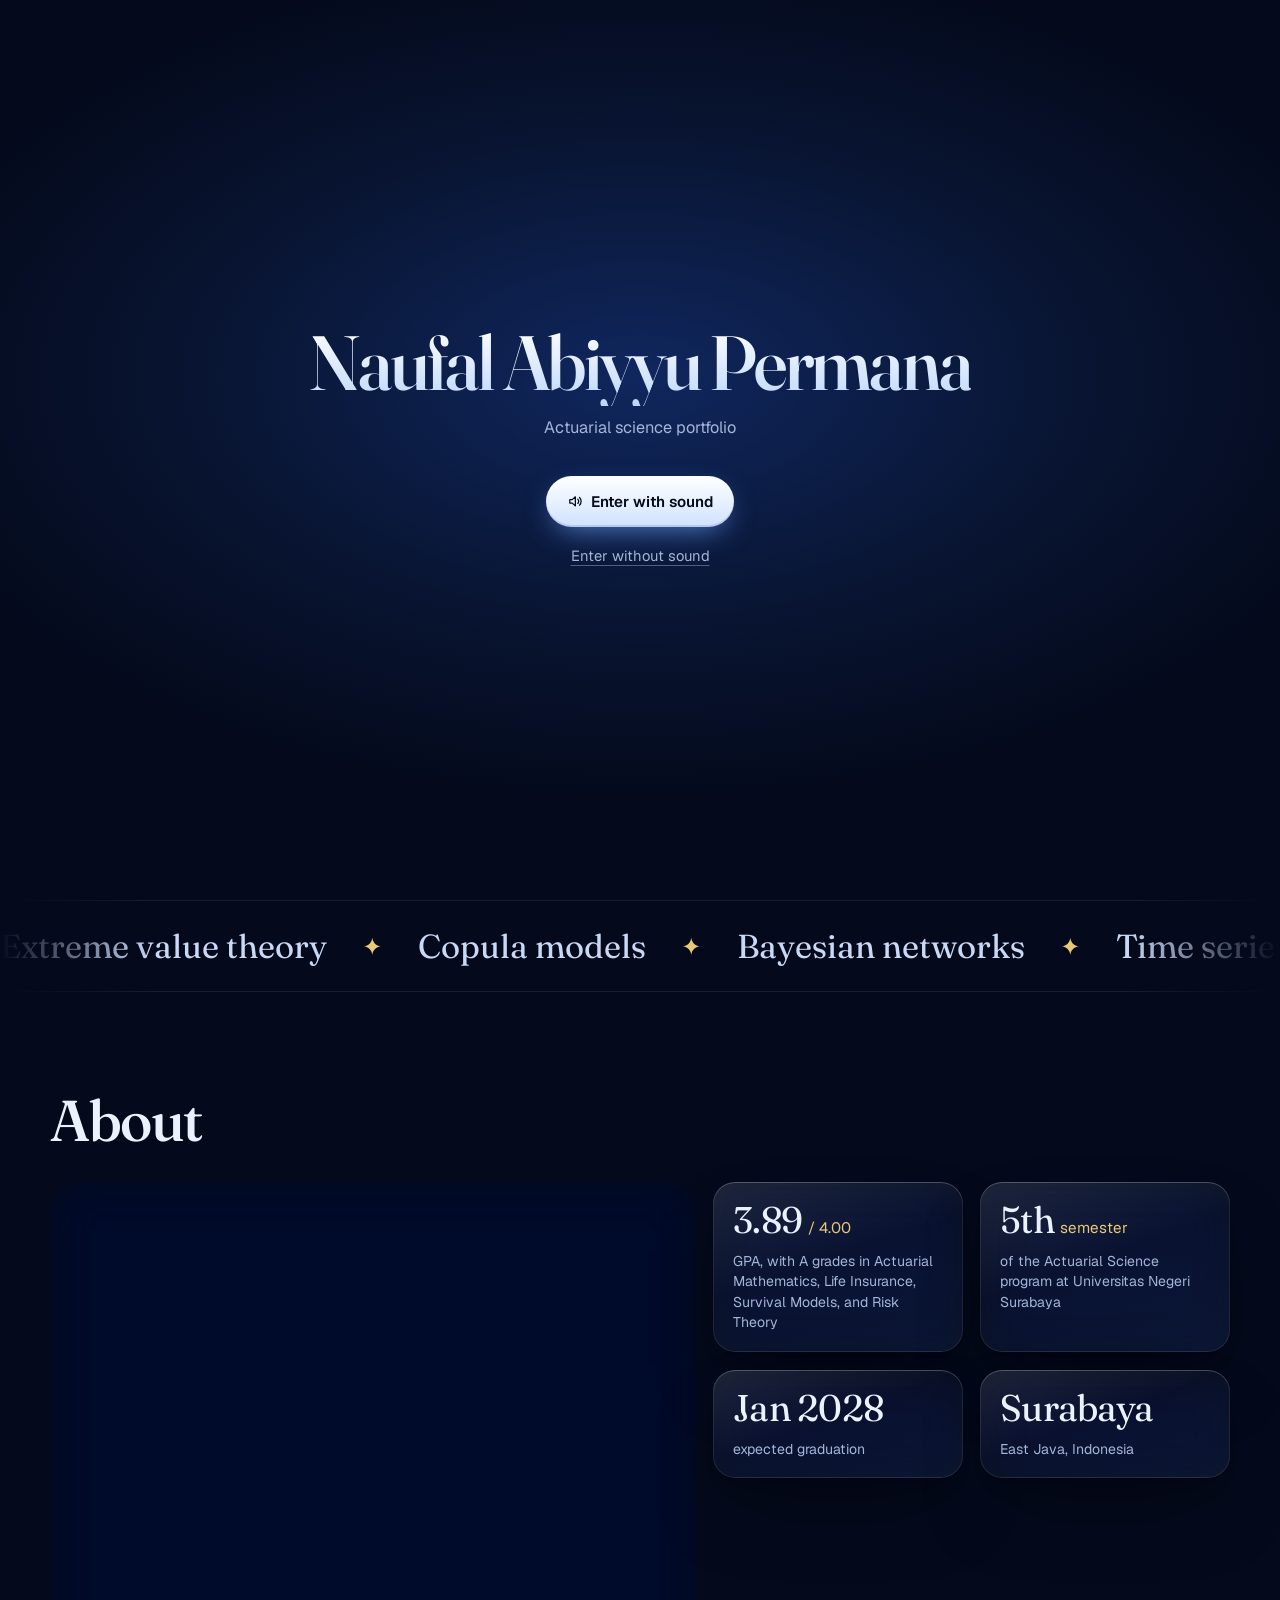
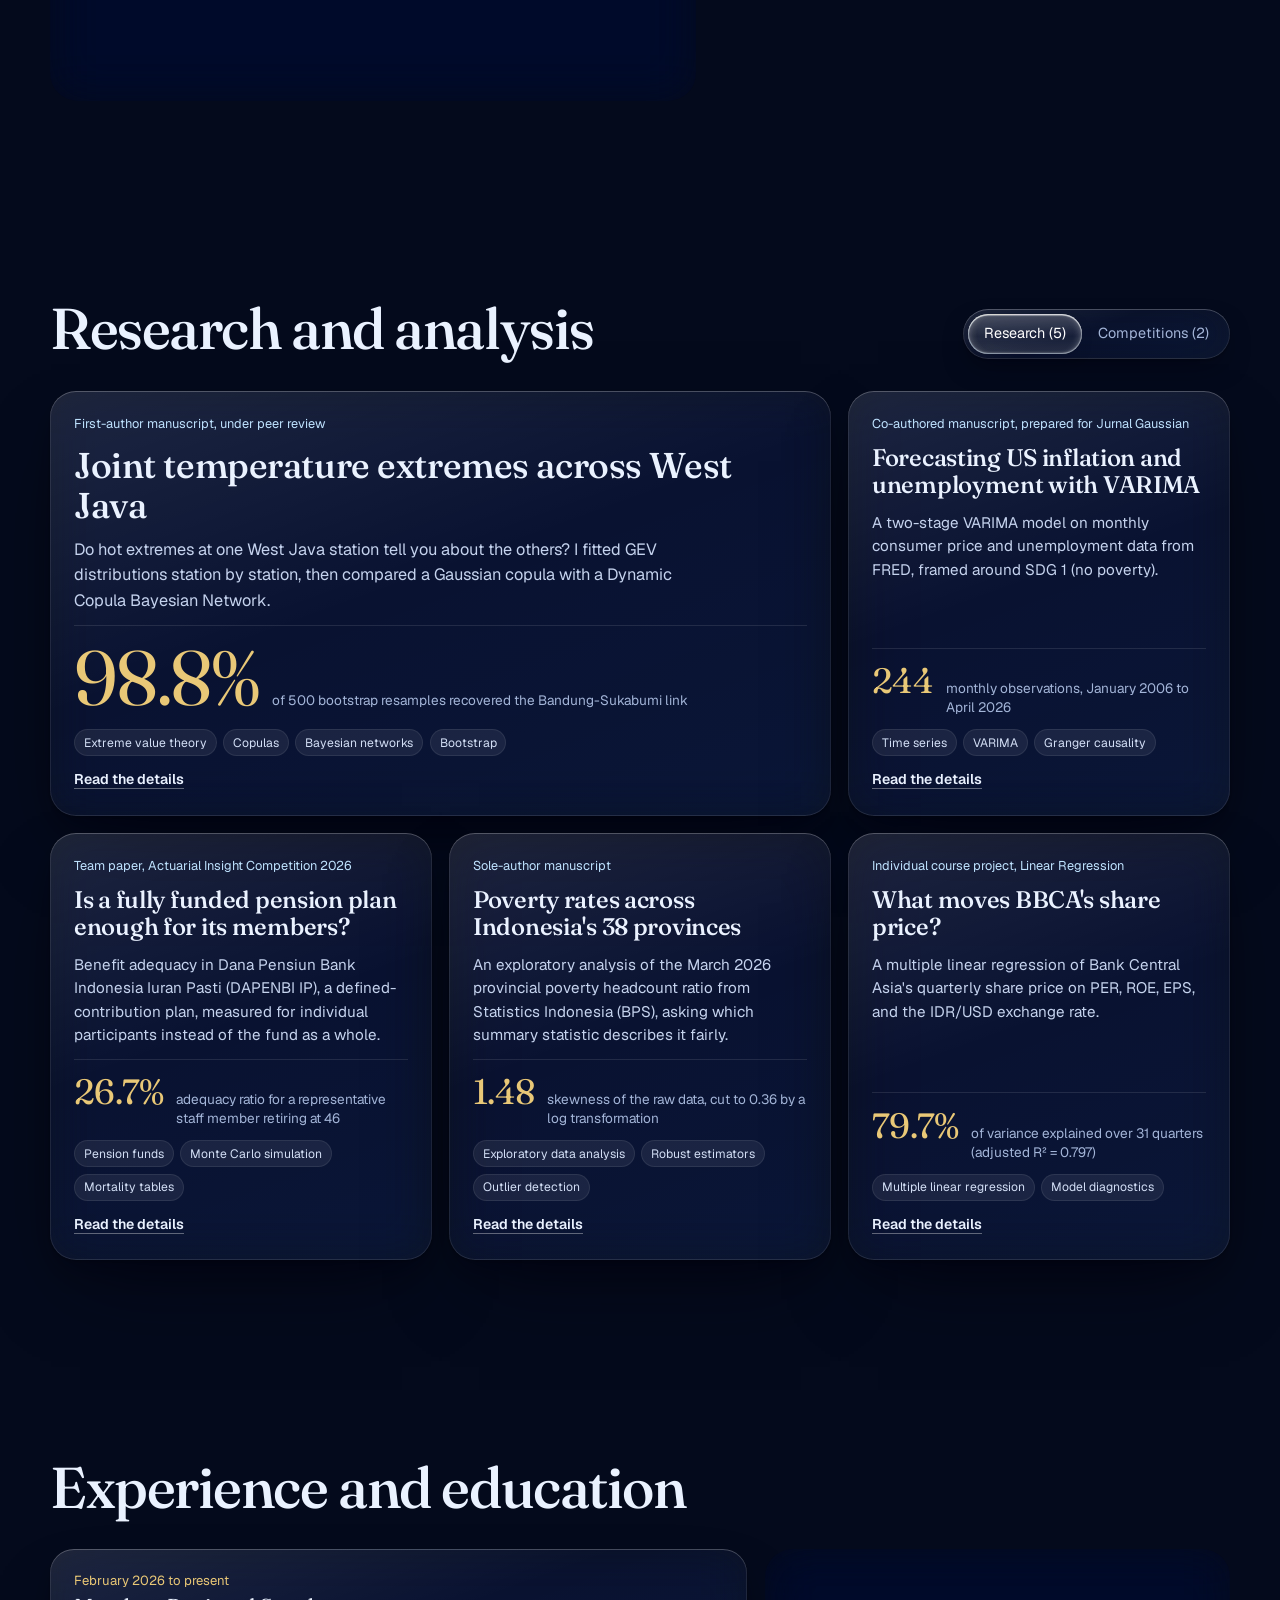
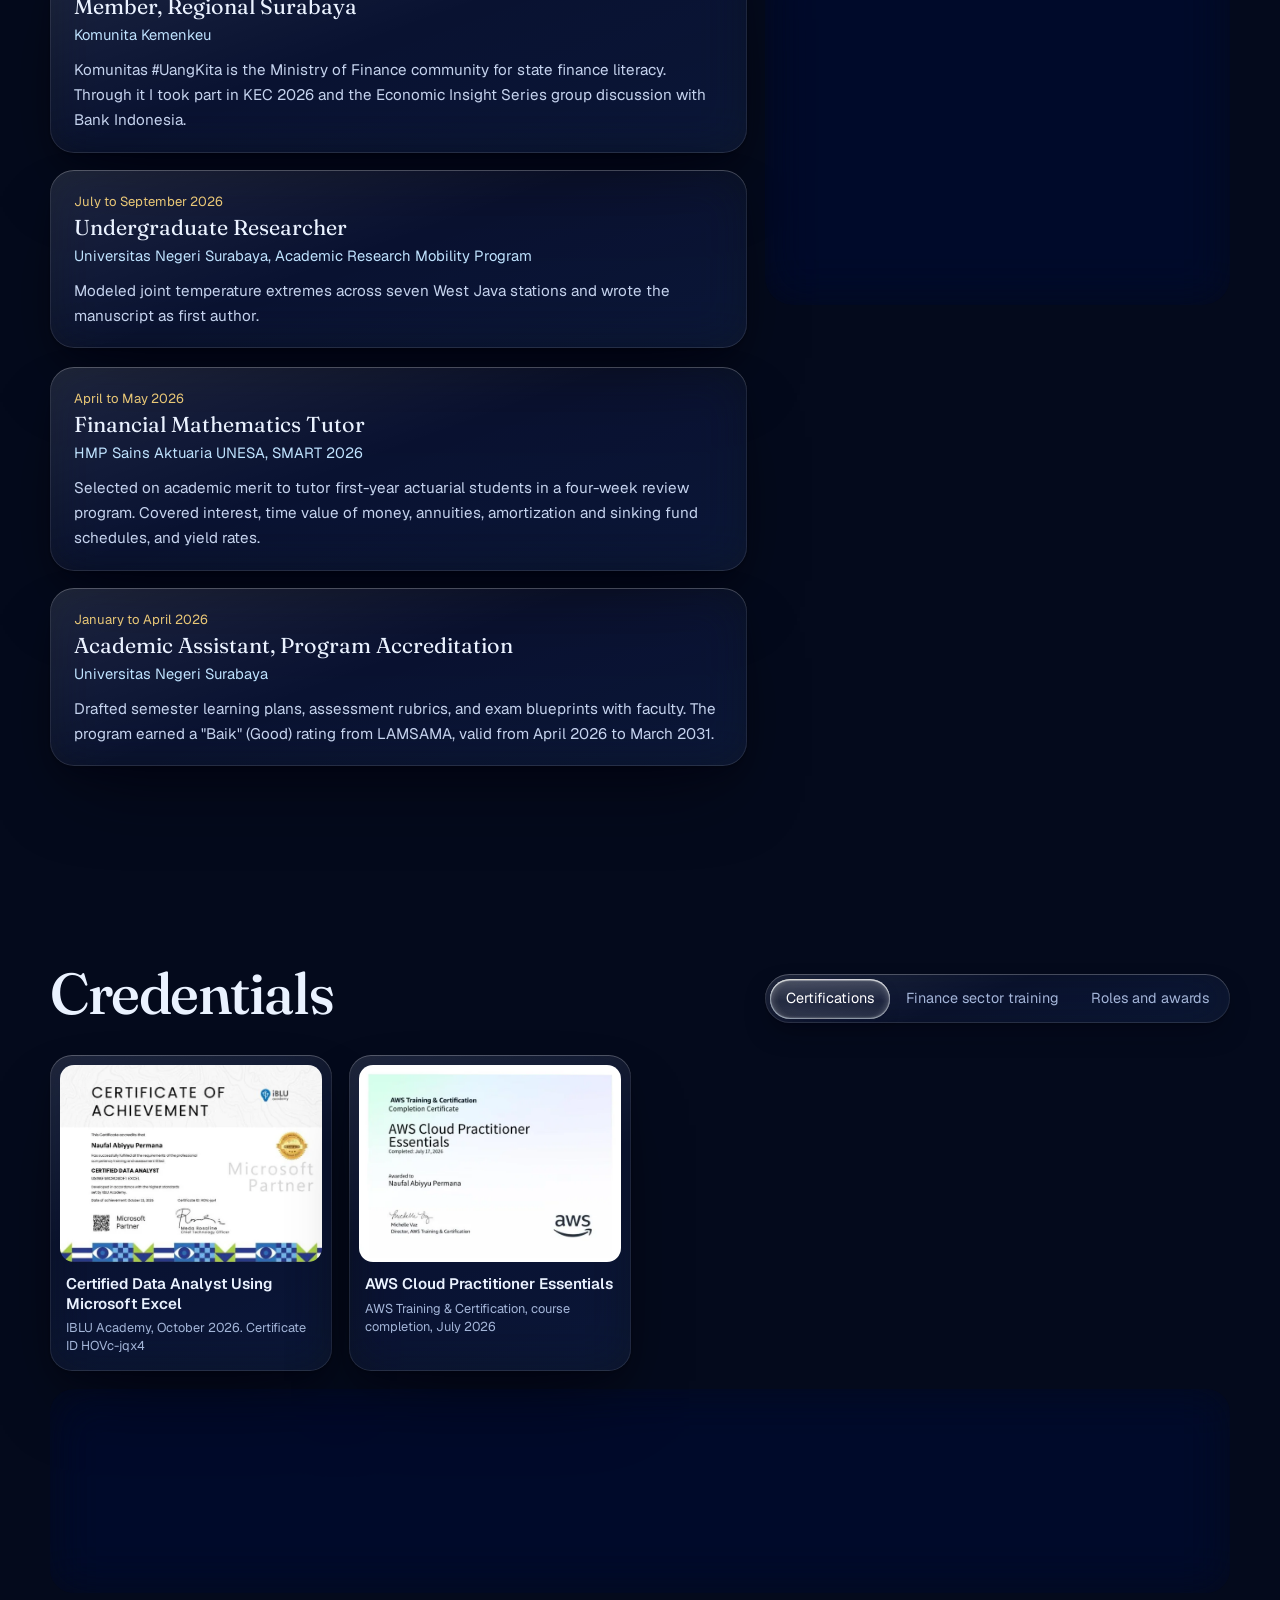
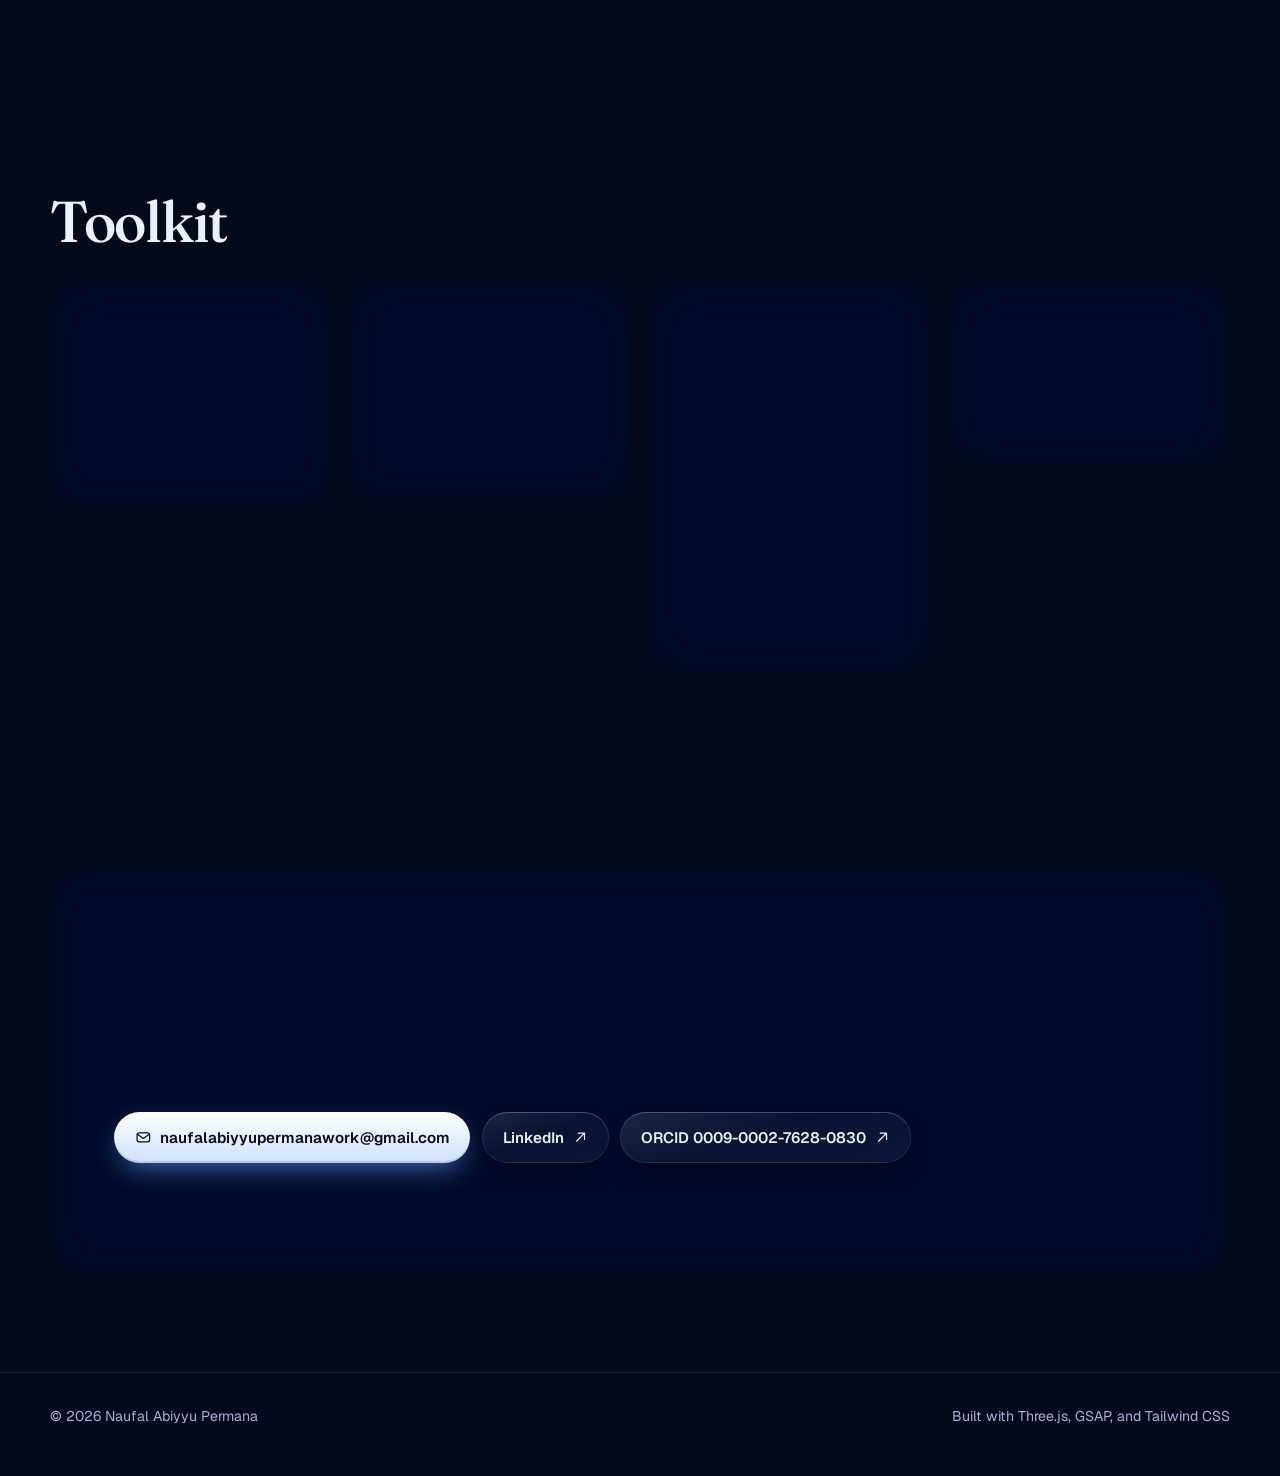
==== index.html @ 0365c690 "Crisp liquid lens, phone tab fixes, Enter screen with original intro sound" ====
<!doctype html>
<html lang="en">
<head>
<meta charset="utf-8">
<meta name="viewport" content="width=device-width, initial-scale=1, viewport-fit=cover">
<title>Naufal Abiyyu Permana | Actuarial Science Portfolio</title>
<meta name="description" content="Portfolio of Naufal Abiyyu Permana, an Actuarial Science undergraduate at Universitas Negeri Surabaya working on extreme value theory, copula models, and time series.">
<meta name="author" content="Naufal Abiyyu Permana">
<meta name="theme-color" content="#040A1C">
<link rel="canonical" href="https://nap-290806.github.io/">
<meta property="og:type" content="profile">
<meta property="og:title" content="Naufal Abiyyu Permana | Actuarial Science Portfolio">
<meta property="og:description" content="Portfolio of Naufal Abiyyu Permana, an Actuarial Science undergraduate at Universitas Negeri Surabaya working on extreme value theory, copula models, and time series.">
<meta property="og:url" content="https://nap-290806.github.io/">
<meta property="og:image" content="https://nap-290806.github.io/og.jpg">
<meta name="twitter:card" content="summary_large_image">
<link rel="icon" href="favicon.svg" type="image/svg+xml">
<link rel="preload" href="fraunces.woff2" as="font" type="font/woff2" crossorigin>
<link rel="preload" href="geist.woff2" as="font" type="font/woff2" crossorigin>
<link rel="stylesheet" href="styles.css?v=4">
<script>document.documentElement.classList.add('gated');setTimeout(function(){if(window.__napBooted)return;var l=document.getElementById('loader');if(l)l.parentNode.removeChild(l);var r=document.documentElement;r.classList.remove('gated');r.classList.add('no-webgl');},15000);</script>
<script type="application/ld+json">{"@context":"https://schema.org","@type":"Person","name":"Naufal Abiyyu Permana","url":"https://nap-290806.github.io/","jobTitle":"Actuarial Science undergraduate","affiliation":{"@type":"CollegeOrUniversity","name":"Universitas Negeri Surabaya"},"address":{"@type":"PostalAddress","addressLocality":"Surabaya","addressRegion":"East Java","addressCountry":"ID"},"sameAs":["https://www.linkedin.com/in/naufal-abiyyu-permana/","https://orcid.org/0009-0002-7628-0830"],"knowsAbout":["Actuarial science","Extreme value theory","Copula models","Time series analysis","Risk analysis"]}</script>
</head>
<body>
<a class="skip" href="#about">Skip to content</a>
<canvas id="scene" aria-hidden="true"></canvas>

<div id="loader" role="dialog" aria-modal="true" aria-labelledby="gate-title" aria-describedby="gate-sub">
  <div class="gate" id="gate">
    <p class="gate-name" id="gate-title">Naufal Abiyyu Permana</p>
    <p class="gate-sub" id="gate-sub">Actuarial science portfolio</p>
    <div class="gate-actions">
      <button class="btn btn-solid gate-go" type="button" id="enter-sound"><svg class="ic" viewBox="0 0 24 24" aria-hidden="true"><path d="M4 9.500v5h3.500L12 18.500v-13L7.500 9.500Z"/><path d="M15.500 9a4.200 4.200 0 0 1 0 6M18 6.500a7.800 7.800 0 0 1 0 11"/></svg><span>Enter with sound</span></button>
      <button class="gate-quiet" type="button" id="enter-quiet">Enter without sound</button>
    </div>
  </div>
  <div class="count" id="count" hidden>
    <p class="loader-num" aria-hidden="true"><span id="loader-count">0</span><span class="loader-pct">%</span></p>
    <div class="loader-bar" aria-hidden="true"><i id="loader-fill"></i></div>
    <p class="loader-note" role="status">Pouring the glass</p>
  </div>
</div>

<header class="nav glass liquid" id="nav">
  <a class="nav-brand" href="#top" aria-label="Back to top">NAP</a>
  <nav class="liquid-track" aria-label="Sections">
    <a href="#about" draggable="false">About</a>
    <a href="#research" draggable="false">Research</a>
    <a href="#experience" draggable="false">Experience</a>
    <a href="#credentials" draggable="false">Credentials</a>
    <a href="#contact" draggable="false">Contact</a>
  </nav>
  <button class="nav-sound" type="button" id="sound" aria-pressed="true" aria-label="Sound effects"><svg class="ic" viewBox="0 0 24 24" aria-hidden="true"><path d="M4 9.500v5h3.500L12 18.500v-13L7.500 9.500Z"/><path class="snd-on" d="M15.500 9a4.200 4.200 0 0 1 0 6M18 6.500a7.800 7.800 0 0 1 0 11"/><path class="snd-off" d="m15.500 9.500 5 5m0-5-5 5"/></svg></button>
  <a class="nav-cv" href="Naufal_Abiyyu_Permana_CV.pdf" download aria-label="Download CV (PDF)"><svg class="ic" viewBox="0 0 24 24" aria-hidden="true"><path d="M12 4v11m0 0-4.5-4.5M12 15l4.5-4.5M5 19.5h14"/></svg><span>CV</span></a>
  <span class="lens" aria-hidden="true"></span>
</header>

<main>
<section class="hero" id="top">
  <div class="wrap hero-grid">
    <div class="hero-copy">
      <h1 class="hero-name" id="hero-name"><span class="line">Naufal Abiyyu</span> <span class="line">Permana</span></h1>
      <p class="hero-lede">Actuarial science student at Universitas Negeri Surabaya. I model risk with statistics: extreme values, copulas, and time series.</p>
      <div class="hero-cta">
        <a class="btn btn-solid" href="#research" data-spring>See my research</a>
        <a class="btn glass" href="Naufal_Abiyyu_Permana_CV.pdf" download data-spring><svg class="ic" viewBox="0 0 24 24" aria-hidden="true"><path d="M12 4v11m0 0-4.5-4.5M12 15l4.5-4.5M5 19.5h14"/></svg><span>Download CV</span></a>
      </div>
      <p class="hero-open"><i aria-hidden="true"></i>Open to internships in insurance, pension funds, and risk analysis</p>
    </div>
  </div>
  <div class="lanyard" id="lanyard">
    <div class="lanyard-swing">
      <span class="strap" aria-hidden="true"></span>
      <span class="clip" aria-hidden="true"></span>
      <article class="idcard glass" aria-label="Student ID card">
        <img class="id-photo" src="profile.webp?v=4" width="640" height="640" alt="Portrait of Naufal Abiyyu Permana in front of the GKN Surabaya building" decoding="async">
        <div class="id-body">
          <p class="id-name">Naufal Abiyyu Permana</p>
          <p class="id-role">Actuarial Science, Universitas Negeri Surabaya</p>
          <dl class="id-meta">
            <div><dt>ORCID iD</dt><dd>0009-0002-7628-0830</dd></div>
            <div><dt>Class of</dt><dd>2028, expected</dd></div>
          </dl>
        </div>
        <span class="id-holo" aria-hidden="true"></span>
      </article>
    </div>
  </div>
</section>

<div class="marquee" aria-hidden="true"><div class="mq-track"><span>Extreme value theory</span><svg class="mq-star" viewBox="0 0 24 24" aria-hidden="true"><path d="M12 2c.7 5.6 4.4 9.300 10 10-5.600.700-9.300 4.400-10 10-.7-5.600-4.400-9.300-10-10 5.600-.7 9.300-4.400 10-10Z"/></svg><span>Copula models</span><svg class="mq-star" viewBox="0 0 24 24" aria-hidden="true"><path d="M12 2c.7 5.6 4.4 9.300 10 10-5.600.700-9.300 4.400-10 10-.7-5.600-4.400-9.300-10-10 5.600-.7 9.300-4.400 10-10Z"/></svg><span>Bayesian networks</span><svg class="mq-star" viewBox="0 0 24 24" aria-hidden="true"><path d="M12 2c.7 5.6 4.4 9.300 10 10-5.600.700-9.300 4.400-10 10-.7-5.600-4.400-9.300-10-10 5.600-.7 9.300-4.400 10-10Z"/></svg><span>Time series</span><svg class="mq-star" viewBox="0 0 24 24" aria-hidden="true"><path d="M12 2c.7 5.6 4.4 9.300 10 10-5.600.700-9.300 4.400-10 10-.7-5.600-4.400-9.300-10-10 5.600-.7 9.300-4.400 10-10Z"/></svg><span>Survival models</span><svg class="mq-star" viewBox="0 0 24 24" aria-hidden="true"><path d="M12 2c.7 5.6 4.4 9.300 10 10-5.600.700-9.300 4.400-10 10-.7-5.600-4.400-9.300-10-10 5.600-.7 9.300-4.400 10-10Z"/></svg><span>Risk theory</span><svg class="mq-star" viewBox="0 0 24 24" aria-hidden="true"><path d="M12 2c.7 5.6 4.4 9.300 10 10-5.600.700-9.300 4.400-10 10-.7-5.600-4.400-9.300-10-10 5.600-.7 9.300-4.400 10-10Z"/></svg><span>Interest theory</span><svg class="mq-star" viewBox="0 0 24 24" aria-hidden="true"><path d="M12 2c.7 5.6 4.4 9.300 10 10-5.600.700-9.300 4.400-10 10-.7-5.600-4.400-9.300-10-10 5.600-.7 9.300-4.400 10-10Z"/></svg><span>Multiple linear regression</span><svg class="mq-star" viewBox="0 0 24 24" aria-hidden="true"><path d="M12 2c.7 5.6 4.4 9.300 10 10-5.600.700-9.300 4.400-10 10-.7-5.600-4.400-9.300-10-10 5.600-.7 9.300-4.400 10-10Z"/></svg><span>Monte Carlo simulation</span><svg class="mq-star" viewBox="0 0 24 24" aria-hidden="true"><path d="M12 2c.7 5.6 4.4 9.300 10 10-5.600.700-9.300 4.400-10 10-.7-5.600-4.400-9.300-10-10 5.600-.7 9.300-4.400 10-10Z"/></svg><span>Extreme value theory</span><svg class="mq-star" viewBox="0 0 24 24" aria-hidden="true"><path d="M12 2c.7 5.6 4.4 9.300 10 10-5.600.700-9.300 4.400-10 10-.7-5.600-4.400-9.300-10-10 5.600-.7 9.300-4.400 10-10Z"/></svg><span>Copula models</span><svg class="mq-star" viewBox="0 0 24 24" aria-hidden="true"><path d="M12 2c.7 5.6 4.4 9.300 10 10-5.600.700-9.300 4.400-10 10-.7-5.600-4.400-9.300-10-10 5.600-.7 9.300-4.400 10-10Z"/></svg><span>Bayesian networks</span><svg class="mq-star" viewBox="0 0 24 24" aria-hidden="true"><path d="M12 2c.7 5.6 4.4 9.300 10 10-5.600.700-9.300 4.400-10 10-.7-5.600-4.400-9.300-10-10 5.600-.7 9.300-4.400 10-10Z"/></svg><span>Time series</span><svg class="mq-star" viewBox="0 0 24 24" aria-hidden="true"><path d="M12 2c.7 5.6 4.4 9.300 10 10-5.600.700-9.300 4.400-10 10-.7-5.600-4.400-9.300-10-10 5.600-.7 9.300-4.400 10-10Z"/></svg><span>Survival models</span><svg class="mq-star" viewBox="0 0 24 24" aria-hidden="true"><path d="M12 2c.7 5.6 4.4 9.300 10 10-5.600.700-9.300 4.400-10 10-.7-5.600-4.400-9.300-10-10 5.600-.7 9.300-4.400 10-10Z"/></svg><span>Risk theory</span><svg class="mq-star" viewBox="0 0 24 24" aria-hidden="true"><path d="M12 2c.7 5.6 4.4 9.300 10 10-5.600.700-9.300 4.400-10 10-.7-5.600-4.400-9.300-10-10 5.600-.7 9.300-4.400 10-10Z"/></svg><span>Interest theory</span><svg class="mq-star" viewBox="0 0 24 24" aria-hidden="true"><path d="M12 2c.7 5.6 4.4 9.300 10 10-5.600.700-9.300 4.400-10 10-.7-5.600-4.400-9.300-10-10 5.600-.7 9.300-4.400 10-10Z"/></svg><span>Multiple linear regression</span><svg class="mq-star" viewBox="0 0 24 24" aria-hidden="true"><path d="M12 2c.7 5.6 4.4 9.300 10 10-5.600.700-9.300 4.400-10 10-.7-5.600-4.400-9.300-10-10 5.600-.7 9.300-4.400 10-10Z"/></svg><span>Monte Carlo simulation</span><svg class="mq-star" viewBox="0 0 24 24" aria-hidden="true"><path d="M12 2c.7 5.6 4.4 9.300 10 10-5.600.700-9.300 4.400-10 10-.7-5.600-4.400-9.300-10-10 5.600-.7 9.300-4.400 10-10Z"/></svg></div></div>

<section class="sec" id="about">
  <div class="wrap">
    <h2 class="h2" data-reveal>About</h2>
    <div class="about-grid">
      <div class="panel glass about-text" data-reveal>
        <p class="lead">I'm a fifth-semester Actuarial Science undergraduate at Universitas Negeri Surabaya (UNESA), expected to graduate in January 2028.</p>
        <p>My current research applies extreme value theory and copula models to climate extremes. In UNESA's 2026 Academic Research Mobility Program I fitted GEV distributions to seasonal temperature maxima from seven West Java stations and compared a Gaussian copula with a Dynamic Copula Bayesian Network. I wrote the manuscript as first author, and it is now under peer review.</p>
        <p>I work mainly in Python and R, with Excel, SPSS, and LaTeX alongside. I plan to sit the Society of Actuaries of Indonesia (PAI) exams, and I'm looking for internships in life and general insurance, pension funds, or risk analysis and financial system stability.</p>
      </div>
      <dl class="facts">
        <div class="fact glass" data-reveal data-spring><dt><span class="fact-v">3.89</span><span class="fact-u">/ 4.00</span></dt><dd>GPA, with A grades in Actuarial Mathematics, Life Insurance, Survival Models, and Risk Theory</dd></div>
        <div class="fact glass" data-reveal data-spring><dt><span class="fact-v">5th</span><span class="fact-u">semester</span></dt><dd>of the Actuarial Science program at Universitas Negeri Surabaya</dd></div>
        <div class="fact glass" data-reveal data-spring><dt><span class="fact-v">Jan 2028</span></dt><dd>expected graduation</dd></div>
        <div class="fact glass" data-reveal data-spring><dt><span class="fact-v">Surabaya</span></dt><dd>East Java, Indonesia</dd></div>
      </dl>
    </div>
  </div>
</section>

<section class="sec" id="research">
  <div class="wrap">
    <div class="sec-head">
      <h2 class="h2" data-reveal>Research and analysis</h2>
      
<div class="tabs glass liquid">
  <div class="liquid-track" role="tablist" aria-label="Research and competitions">
    <button class="tab" type="button" role="tab" id="tab-research" aria-controls="panel-research" aria-selected="true" tabindex="0">Research (5)</button><button class="tab" type="button" role="tab" id="tab-competitions" aria-controls="panel-competitions" aria-selected="false" tabindex="-1">Competitions (2)</button>
  </div>
  <span class="lens" aria-hidden="true"></span>
</div>
    </div>
    <div class="cards" role="tabpanel" id="panel-research" aria-labelledby="tab-research">
<article class="card glass card-feature" data-spring data-reveal data-card="copula">
  <p class="card-kind">First-author manuscript, under peer review</p>
  <h3 class="card-title">Joint temperature extremes across West Java</h3>
  <p class="card-sum">Do hot extremes at one West Java station tell you about the others? I fitted GEV distributions station by station, then compared a Gaussian copula with a Dynamic Copula Bayesian Network.</p>
  <p class="fig"><span class="fig-v">98.8%</span><span class="fig-l">of 500 bootstrap resamples recovered the Bandung-Sukabumi link</span></p>
  <ul class="tags"><li>Extreme value theory</li><li>Copulas</li><li>Bayesian networks</li><li>Bootstrap</li></ul>
  <button class="card-more" type="button" data-open="copula" aria-haspopup="dialog">Read the details</button>
</article>
<article class="card glass" data-spring data-reveal data-card="varima">
  <p class="card-kind">Co-authored manuscript, prepared for Jurnal Gaussian</p>
  <h3 class="card-title">Forecasting US inflation and unemployment with VARIMA</h3>
  <p class="card-sum">A two-stage VARIMA model on monthly consumer price and unemployment data from FRED, framed around SDG 1 (no poverty).</p>
  <p class="fig"><span class="fig-v">244</span><span class="fig-l">monthly observations, January 2006 to April 2026</span></p>
  <ul class="tags"><li>Time series</li><li>VARIMA</li><li>Granger causality</li></ul>
  <button class="card-more" type="button" data-open="varima" aria-haspopup="dialog">Read the details</button>
</article>
<article class="card glass" data-spring data-reveal data-card="pension">
  <p class="card-kind">Team paper, Actuarial Insight Competition 2026</p>
  <h3 class="card-title">Is a fully funded pension plan enough for its members?</h3>
  <p class="card-sum">Benefit adequacy in Dana Pensiun Bank Indonesia Iuran Pasti (DAPENBI IP), a defined-contribution plan, measured for individual participants instead of the fund as a whole.</p>
  <p class="fig"><span class="fig-v">26.7%</span><span class="fig-l">adequacy ratio for a representative staff member retiring at 46</span></p>
  <ul class="tags"><li>Pension funds</li><li>Monte Carlo simulation</li><li>Mortality tables</li></ul>
  <button class="card-more" type="button" data-open="pension" aria-haspopup="dialog">Read the details</button>
</article>
<article class="card glass" data-spring data-reveal data-card="poverty">
  <p class="card-kind">Sole-author manuscript</p>
  <h3 class="card-title">Poverty rates across Indonesia's 38 provinces</h3>
  <p class="card-sum">An exploratory analysis of the March 2026 provincial poverty headcount ratio from Statistics Indonesia (BPS), asking which summary statistic describes it fairly.</p>
  <p class="fig"><span class="fig-v">1.48</span><span class="fig-l">skewness of the raw data, cut to 0.36 by a log transformation</span></p>
  <ul class="tags"><li>Exploratory data analysis</li><li>Robust estimators</li><li>Outlier detection</li></ul>
  <button class="card-more" type="button" data-open="poverty" aria-haspopup="dialog">Read the details</button>
</article>
<article class="card glass" data-spring data-reveal data-card="bbca">
  <p class="card-kind">Individual course project, Linear Regression</p>
  <h3 class="card-title">What moves BBCA's share price?</h3>
  <p class="card-sum">A multiple linear regression of Bank Central Asia's quarterly share price on PER, ROE, EPS, and the IDR/USD exchange rate.</p>
  <p class="fig"><span class="fig-v">79.7%</span><span class="fig-l">of variance explained over 31 quarters (adjusted R² = 0.797)</span></p>
  <ul class="tags"><li>Multiple linear regression</li><li>Model diagnostics</li></ul>
  <button class="card-more" type="button" data-open="bbca" aria-haspopup="dialog">Read the details</button>
</article></div>
    <div class="cards" role="tabpanel" id="panel-competitions" aria-labelledby="tab-competitions" hidden>
<article class="card glass" data-spring data-reveal data-card="kec">
  <p class="card-kind">Top 10, Regional Surabaya, Komunita Economics Championship 2026</p>
  <h3 class="card-title">Highest and best use of a state-owned plot in Surabaya</h3>
  <p class="card-sum">A desk analysis of Aset Embong Kaliasin, a plot on Jl. Basuki Rahmat managed by LMAN, written by team BIMASAKTI for a competition held by the Ministry of Finance with LMAN and DJKN.</p>
  <p class="fig"><span class="fig-v">6,118 m²</span><span class="fig-l">ex-BPPN plot tested against six possible uses</span></p>
  <ul class="tags"><li>Asset management</li><li>Feasibility study</li></ul>
  <button class="card-more" type="button" data-open="kec" aria-haspopup="dialog">Read the details</button>
</article>
<article class="card glass" data-spring data-reveal data-card="digivathon">
  <p class="card-kind">Finalist, DIGIVATHON 2026</p>
  <h3 class="card-title">Sabilulungan, an online-to-offline retail strategy</h3>
  <p class="card-sum">A digital business case for TASCO Minimart in Tasikmalaya, built on MSME partnerships, for the competition run by DIGNITY at Universitas Pendidikan Indonesia.</p>
  <p class="fig"><span class="fig-v">8</span><span class="fig-l">finalist teams reached the final pitching round</span></p>
  <ul class="tags"><li>Financial forecasting</li><li>Market sizing</li></ul>
  <button class="card-more" type="button" data-open="digivathon" aria-haspopup="dialog">Read the details</button>
</article></div>
    
<template id="tpl-copula">
  <p class="sheet-kind">First-author manuscript, under peer review. July to September 2026</p>
  <h3 class="sheet-title">Joint temperature extremes across West Java</h3>
  <p class="sheet-sum">Do hot extremes at one West Java station tell you about the others? I fitted GEV distributions station by station, then compared a Gaussian copula with a Dynamic Copula Bayesian Network.</p>
  <p class="fig fig-sheet"><span class="fig-v">98.8%</span><span class="fig-l">of 500 bootstrap resamples recovered the Bandung-Sukabumi link</span></p>
  <ul class="sheet-points"><li>Fitted GEV distributions to 52 seasonal block maxima per station, taken from 26 years of NASA POWER daily temperature data across 7 stations. All 7 passed Kolmogorov-Smirnov tests (p &gt; 0.69).</li><li>Built a Gaussian copula baseline and a Dynamic Copula Bayesian Network in Python: hill-climbing with BIC, 4 copula families, 3 time slices. The learned network kept 9 edges out of 21 station pairs.</li><li>Checked stability with 500 bootstrap replications (mean 9.09 edges, SD 1.02).</li><li>Estimated 2, 5, and 10-year return levels.</li><li>Carried out in the Academic Research Mobility Program at Universitas Negeri Surabaya. The manuscript passed editorial desk review and is now under peer review.</li></ul>
  <p class="sheet-tools"><span>Tools</span> Python (pandas, NumPy, SciPy, statsmodels, NetworkX, Matplotlib)</p>
</template>
<template id="tpl-varima">
  <p class="sheet-kind">Co-authored manuscript, prepared for Jurnal Gaussian. November 2026</p>
  <h3 class="sheet-title">Forecasting US inflation and unemployment with VARIMA</h3>
  <p class="sheet-sum">A two-stage VARIMA model on monthly consumer price and unemployment data from FRED, framed around SDG 1 (no poverty).</p>
  <p class="fig fig-sheet"><span class="fig-v">244</span><span class="fig-l">monthly observations, January 2006 to April 2026</span></p>
  <ul class="sheet-points"><li>Data: CPIAUCSL and UNRATE from FRED (Federal Reserve Bank of St. Louis), both seasonally adjusted.</li><li>Chose ARIMA(1,1,3) for CPI and ARIMA(0,1,0) for unemployment by BIC, then fitted a VAR(1) on the innovations.</li><li>Trained on 195 observations (January 2006 to March 2022) and evaluated on 49 (April 2022 to April 2026).</li><li>Ran ADF tests, stability checks, residual diagnostics, Granger causality, and impulse responses with 2,000 bootstrap draws, then produced a 12-month forecast.</li><li>First of three authors. The whole analysis runs from a single R script with a fixed seed, so the numbers reproduce exactly.</li></ul>
  <p class="sheet-tools"><span>Tools</span> R (ggplot2, patchwork)</p>
</template>
<template id="tpl-pension">
  <p class="sheet-kind">Team paper, Actuarial Insight Competition 2026. September 2026</p>
  <h3 class="sheet-title">Is a fully funded pension plan enough for its members?</h3>
  <p class="sheet-sum">Benefit adequacy in Dana Pensiun Bank Indonesia Iuran Pasti (DAPENBI IP), a defined-contribution plan, measured for individual participants instead of the fund as a whole.</p>
  <p class="fig fig-sheet"><span class="fig-v">26.7%</span><span class="fig-l">adequacy ratio for a representative staff member retiring at 46</span></p>
  <ul class="sheet-points"><li>Sources: audited financial statements for 2021 to 2025, the 2025 published report, Indonesian Mortality Table IV (AAJI, 2019), and official inflation and interest rate data.</li><li>Individual member data is not public, so the analysis uses three representative profiles: staff retiring at 46, officials retiring at 58, and staff appointed before 2015 on the old contribution rate.</li><li>Projected balances at retirement of Rp2.16 billion, Rp6.80 billion, and Rp2.56 billion, against living needs with present values of Rp8.09 billion, Rp12.54 billion, and Rp11.71 billion. Adequacy ratios: 26.7%, 54.2%, and 21.8%.</li><li>A 10,000-path Monte Carlo simulation put the probability of a benefit shortfall at 99.99% for the staff profile and 95.4% for officials.</li><li>The proposed package (auto-escalating voluntary contributions, targeted employer top-ups for early retirees, and phased annuitization) lifts adequacy to 42.3% for staff and 75.7% for officials.</li><li>Written with two teammates as team Triple Kids Sigma.</li></ul>
  
</template>
<template id="tpl-poverty">
  <p class="sheet-kind">Sole-author manuscript. 2026</p>
  <h3 class="sheet-title">Poverty rates across Indonesia's 38 provinces</h3>
  <p class="sheet-sum">An exploratory analysis of the March 2026 provincial poverty headcount ratio from Statistics Indonesia (BPS), asking which summary statistic describes it fairly.</p>
  <p class="fig fig-sheet"><span class="fig-v">1.48</span><span class="fig-l">skewness of the raw data, cut to 0.36 by a log transformation</span></p>
  <ul class="sheet-points"><li>The distribution is right-skewed: mean 10.09%, median 9.14%.</li><li>Papua Tengah (30.41%) and Papua Pegunungan (26.34%) sit above the upper fence of 22.33%.</li><li>A logarithmic transformation from Tukey's ladder of powers reduced skewness to 0.36 and removed both outliers.</li><li>Robust centers ranged from 9.14% to 9.61%, and the scaled median absolute deviation (4.97) was smaller than the standard deviation (6.24). The median or a trimmed mean therefore summarizes provincial poverty better than the mean.</li><li>Calculated by hand and verified in R.</li></ul>
  <p class="sheet-tools"><span>Tools</span> R</p>
</template>
<template id="tpl-bbca">
  <p class="sheet-kind">Individual course project, Linear Regression. December 2025</p>
  <h3 class="sheet-title">What moves BBCA's share price?</h3>
  <p class="sheet-sum">A multiple linear regression of Bank Central Asia's quarterly share price on PER, ROE, EPS, and the IDR/USD exchange rate.</p>
  <p class="fig fig-sheet"><span class="fig-v">79.7%</span><span class="fig-l">of variance explained over 31 quarters (adjusted R² = 0.797)</span></p>
  <ul class="sheet-points"><li>Covered 31 quarters, from Q1 2018 to Q3 2025.</li><li>All four predictors were significant at 5% (F = 30.39, p &lt; 0.001). PER, ROE, and IDR/USD had positive effects and EPS a negative one.</li><li>Ran Shapiro-Wilk, Breusch-Pagan, VIF (all below 3.3), and Durbin-Watson diagnostics.</li><li>Flagged positive autocorrelation (DW = 1.24) and proposed Newey-West standard errors as the remedy.</li></ul>
  <p class="sheet-tools"><span>Tools</span> R, IBM SPSS Statistics</p>
</template>
<template id="tpl-kec">
  <p class="sheet-kind">Top 10, Regional Surabaya, Komunita Economics Championship 2026. October 2026</p>
  <h3 class="sheet-title">Highest and best use of a state-owned plot in Surabaya</h3>
  <p class="sheet-sum">A desk analysis of Aset Embong Kaliasin, a plot on Jl. Basuki Rahmat managed by LMAN, written by team BIMASAKTI for a competition held by the Ministry of Finance with LMAN and DJKN.</p>
  <p class="fig fig-sheet"><span class="fig-v">6,118 m²</span><span class="fig-l">ex-BPPN plot tested against six possible uses</span></p>
  <ul class="sheet-points"><li>Co-wrote a 22-page Highest and Best Use analysis that tested six uses against Surabaya's spatial plans (RTRW, RDTR), BPS data, and PMK 144/2020.</li><li>Proposed two phases: interim parking and MSME food containers under a lease, then a mixed-use Kaliasin Hub under a utilization partnership.</li><li>Reported the asset value only as a rough indication, because no official valuation was available.</li><li>Checked the plan on site and presented it in a five-step Asset Storytelling video.</li><li>The team reached the top 10 of Regional Surabaya and advanced to Preliminary Round 2.</li></ul>
  
</template>
<template id="tpl-digivathon">
  <p class="sheet-kind">Finalist, DIGIVATHON 2026. August 2026</p>
  <h3 class="sheet-title">Sabilulungan, an online-to-offline retail strategy</h3>
  <p class="sheet-sum">A digital business case for TASCO Minimart in Tasikmalaya, built on MSME partnerships, for the competition run by DIGNITY at Universitas Pendidikan Indonesia.</p>
  <p class="fig fig-sheet"><span class="fig-v">8</span><span class="fig-l">finalist teams reached the final pitching round</span></p>
  <ul class="sheet-points"><li>Served as CFO and data analyst in a three-person team.</li><li>Co-built the CAPEX plan, revenue projections, and TAM-SAM-SOM market sizing for the strategic proposal and pitch deck.</li></ul>
  
</template>
  </div>
</section>

<section class="sec" id="experience">
  <div class="wrap">
    <h2 class="h2" data-reveal>Experience and education</h2>
    <div class="exp-grid">
      <ol class="timeline">
        <li class="tl-item glass" data-reveal data-spring><p class="tl-when">February 2026 to present</p><h3 class="tl-role">Member, Regional Surabaya</h3><p class="tl-org">Komunita Kemenkeu</p><p class="tl-text">Komunitas #UangKita is the Ministry of Finance community for state finance literacy. Through it I took part in KEC 2026 and the Economic Insight Series group discussion with Bank Indonesia.</p></li>
        <li class="tl-item glass" data-reveal data-spring><p class="tl-when">July to September 2026</p><h3 class="tl-role">Undergraduate Researcher</h3><p class="tl-org">Universitas Negeri Surabaya, Academic Research Mobility Program</p><p class="tl-text">Modeled joint temperature extremes across seven West Java stations and wrote the manuscript as first author.</p></li>
        <li class="tl-item glass" data-reveal data-spring><p class="tl-when">April to May 2026</p><h3 class="tl-role">Financial Mathematics Tutor</h3><p class="tl-org">HMP Sains Aktuaria UNESA, SMART 2026</p><p class="tl-text">Selected on academic merit to tutor first-year actuarial students in a four-week review program. Covered interest, time value of money, annuities, amortization and sinking fund schedules, and yield rates.</p></li>
        <li class="tl-item glass" data-reveal data-spring><p class="tl-when">January to April 2026</p><h3 class="tl-role">Academic Assistant, Program Accreditation</h3><p class="tl-org">Universitas Negeri Surabaya</p><p class="tl-text">Drafted semester learning plans, assessment rubrics, and exam blueprints with faculty. The program earned a &quot;Baik&quot; (Good) rating from LAMSAMA, valid from April 2026 to March 2031.</p></li>
      </ol>
      <aside class="panel glass edu" data-reveal>
        <p class="tl-when">August 2024 to January 2028 (expected)</p>
        <h3 class="tl-role">Universitas Negeri Surabaya</h3>
        <p class="tl-org">Bachelor of Science in Actuarial Science</p>
        <p class="edu-gpa"><span>3.89 / 4.00</span> GPA</p>
        <p class="tl-text"><strong>Relevant coursework.</strong> Actuarial Mathematics, Actuarial Financial Mathematics, Life Insurance, Survival Models, Risk Theory, Stochastic Processes, Time Series Analysis, Linear Regression, Mathematical Statistics, Actuarial Accounting.</p>
      </aside>
    </div>
  </div>
</section>

<section class="sec" id="credentials">
  <div class="wrap">
    <div class="sec-head">
      <h2 class="h2" data-reveal>Credentials</h2>
      
<div class="tabs glass liquid">
  <div class="liquid-track" role="tablist" aria-label="Credentials">
    <button class="tab" type="button" role="tab" id="tab-certs" aria-controls="panel-certs" aria-selected="true" tabindex="0">Certifications</button><button class="tab" type="button" role="tab" id="tab-finance" aria-controls="panel-finance" aria-selected="false" tabindex="-1"><span class="t-long">Finance sector training</span><span class="t-short">Finance</span></button><button class="tab" type="button" role="tab" id="tab-awards" aria-controls="panel-awards" aria-selected="false" tabindex="-1"><span class="t-long">Roles and awards</span><span class="t-short">Roles &amp; awards</span></button>
  </div>
  <span class="lens" aria-hidden="true"></span>
</div>
    </div>
    
    <div class="cred" role="tabpanel" id="panel-certs" aria-labelledby="tab-certs">
      <div class="cert-grid">
<button class="cert glass" type="button" data-spring data-reveal data-zoom="cert-iblu.webp?v=4" data-w="634" data-h="449" data-title="Certified Data Analyst Using Microsoft Excel" data-meta="IBLU Academy, October 2026. Certificate ID HOVc-jqx4">
  <span class="cert-img"><img src="cert-iblu.webp?v=4" width="634" height="449" loading="lazy" decoding="async" alt="Certificate: Certified Data Analyst Using Microsoft Excel"></span>
  <span class="cert-title">Certified Data Analyst Using Microsoft Excel</span>
  <span class="cert-meta">IBLU Academy, October 2026. Certificate ID HOVc-jqx4</span>
</button>
<button class="cert glass" type="button" data-spring data-reveal data-zoom="cert-aws.webp?v=4" data-w="634" data-h="490" data-title="AWS Cloud Practitioner Essentials" data-meta="AWS Training &amp; Certification, course completion, July 2026">
  <span class="cert-img"><img src="cert-aws.webp?v=4" width="634" height="490" loading="lazy" decoding="async" alt="Certificate: AWS Cloud Practitioner Essentials"></span>
  <span class="cert-title">AWS Cloud Practitioner Essentials</span>
  <span class="cert-meta">AWS Training &amp; Certification, course completion, July 2026</span>
</button></div>
      <ul class="cred-list panel glass" data-tabitem><li><span class="cred-a">Seven Anthropic courses</span><span class="cred-b">AI Fluency (for Students, for Educators, for Small Businesses), Claude 101, Claude Code 101, Claude Platform 101, Introduction to Claude Cowork. 2026</span></li><li><span class="cred-a">Public Speaking for Beginners</span><span class="cred-b">Grownesa, Universitas Negeri Surabaya. September 2026</span></li><li><span class="cred-a">Public Speaking: Master Your Voice</span><span class="cred-b">Motiva Center. July 2026</span></li></ul>
    </div>
    <div class="cred" role="tabpanel" id="panel-finance" aria-labelledby="tab-finance" hidden>
      <div class="cert-grid">
<button class="cert glass" type="button" data-spring data-reveal data-zoom="cert-ojk.webp?v=4" data-w="472" data-h="666" data-title="Risk &amp; Governance Summit 2026" data-meta="Financial Services Authority (OJK), Jakarta, July 2026">
  <span class="cert-img"><img src="cert-ojk.webp?v=4" width="472" height="666" loading="lazy" decoding="async" alt="Certificate: Risk &amp; Governance Summit 2026"></span>
  <span class="cert-title">Risk &amp; Governance Summit 2026</span>
  <span class="cert-meta">Financial Services Authority (OJK), Jakarta, July 2026</span>
</button>
<button class="cert glass" type="button" data-spring data-reveal data-zoom="cert-lps.webp?v=4" data-w="634" data-h="450" data-title="LPS Call for Research 2026" data-meta="Banking research writing seminar, Indonesia Deposit Insurance Corporation (LPS), July 2026">
  <span class="cert-img"><img src="cert-lps.webp?v=4" width="634" height="450" loading="lazy" decoding="async" alt="Certificate: LPS Call for Research 2026"></span>
  <span class="cert-title">LPS Call for Research 2026</span>
  <span class="cert-meta">Banking research writing seminar, Indonesia Deposit Insurance Corporation (LPS), July 2026</span>
</button>
<button class="cert glass" type="button" data-spring data-reveal data-zoom="cert-idei.webp?v=4" data-w="634" data-h="450" data-title="National Seminar on Bank Resolution and the LPS Policy Guarantee Program" data-meta="IDEI with LPS, September 2026">
  <span class="cert-img"><img src="cert-idei.webp?v=4" width="634" height="450" loading="lazy" decoding="async" alt="Certificate: National Seminar on Bank Resolution and the LPS Policy Guarantee Program"></span>
  <span class="cert-title">National Seminar on Bank Resolution and the LPS Policy Guarantee Program</span>
  <span class="cert-meta">IDEI with LPS, September 2026</span>
</button>
<button class="cert glass" type="button" data-spring data-reveal data-zoom="cert-eis.webp?v=4" data-w="862" data-h="613" data-title="Economic Insight Series" data-meta="Komunita Regional Surabaya with Bank Indonesia, August 2026">
  <span class="cert-img"><img src="cert-eis.webp?v=4" width="862" height="613" loading="lazy" decoding="async" alt="Certificate: Economic Insight Series"></span>
  <span class="cert-title">Economic Insight Series</span>
  <span class="cert-meta">Komunita Regional Surabaya with Bank Indonesia, August 2026</span>
</button></div>
      <ul class="cred-list panel glass" data-tabitem><li><span class="cred-a">LPS Call for Research 2026, insurance research writing seminar</span><span class="cred-b">Indonesia Deposit Insurance Corporation (LPS). July 2026</span></li><li><span class="cred-a">Capital Market School, three sessions</span><span class="cred-b">Indonesia Stock Exchange (IDX). June to July 2026</span></li><li><span class="cred-a">Actuarial Skill 2026, &quot;Risk to Reality&quot;</span><span class="cred-b">HMP Sains Aktuaria UNESA. June 2026</span></li><li><span class="cred-a">Industry visits</span><span class="cred-b">Financial Services Authority (OJK) and Indonesia Deposit Insurance Corporation (LPS)</span></li></ul>
    </div>
    <div class="cred" role="tabpanel" id="panel-awards" aria-labelledby="tab-awards" hidden>
      <div class="cert-grid">
<button class="cert glass" type="button" data-spring data-reveal data-zoom="cert-smart.webp?v=4" data-w="634" data-h="450" data-title="Financial Mathematics Tutor, SMART 2026" data-meta="HMP Sains Aktuaria UNESA, April to May 2026">
  <span class="cert-img"><img src="cert-smart.webp?v=4" width="634" height="450" loading="lazy" decoding="async" alt="Certificate: Financial Mathematics Tutor, SMART 2026"></span>
  <span class="cert-title">Financial Mathematics Tutor, SMART 2026</span>
  <span class="cert-meta">HMP Sains Aktuaria UNESA, April to May 2026</span>
</button>
<button class="cert glass" type="button" data-spring data-reveal data-zoom="cert-digivathon.webp?v=4" data-w="862" data-h="612" data-title="DIGIVATHON 2026" data-meta="Certificate of participation, DIGNITY, Universitas Pendidikan Indonesia, August 2026">
  <span class="cert-img"><img src="cert-digivathon.webp?v=4" width="862" height="612" loading="lazy" decoding="async" alt="Certificate: DIGIVATHON 2026"></span>
  <span class="cert-title">DIGIVATHON 2026</span>
  <span class="cert-meta">Certificate of participation, DIGNITY, Universitas Pendidikan Indonesia, August 2026</span>
</button></div>
      <ul class="cred-list panel glass" data-tabitem><li><span class="cred-a">Top 10, Regional Surabaya</span><span class="cred-b">Komunita Economics Championship 2026, Ministry of Finance. October 2026</span></li><li><span class="cred-a">Finalist, DIGIVATHON 2026</span><span class="cred-b">One of 8 finalist teams. August 2026</span></li><li><span class="cred-a">1st place, boys' swimming, O2SN Kuningan Regency</span><span class="cred-b">Advanced to the West Java provincial round. May 2023</span></li><li><span class="cred-a">3rd place, Kuningan Swimming Competition</span><span class="cred-b">Boys' 50 m butterfly and 50 m backstroke. October 2023</span></li></ul>
    </div>
  </div>
</section>

<section class="sec" id="toolkit">
  <div class="wrap">
    <h2 class="h2" data-reveal>Toolkit</h2>
    <div class="tool-grid">
      <div class="panel glass tool" data-reveal><h3>Programming</h3><ul><li>Python (pandas, NumPy, SciPy, statsmodels, NetworkX, Matplotlib)</li><li>R (RStudio)</li></ul></div>
      <div class="panel glass tool" data-reveal><h3>Software</h3><ul><li>Microsoft Excel</li><li>IBM SPSS Statistics</li><li>LaTeX (Overleaf)</li></ul></div>
      <div class="panel glass tool" data-reveal><h3>Methods</h3><ul><li>Extreme value theory (GEV)</li><li>Copula models</li><li>Bayesian networks</li><li>Bootstrap</li><li>Multiple linear regression</li><li>Time series analysis</li><li>Survival models</li><li>Interest theory</li></ul></div>
      <div class="panel glass tool" data-reveal><h3>Languages</h3><ul><li>Indonesian (native)</li><li>English</li></ul></div>
    </div>
  </div>
</section>

<section class="sec sec-contact" id="contact">
  <div class="wrap">
    <div class="panel glass contact" data-reveal>
      <h2 class="h2 contact-h">Let's talk about risk</h2>
      <p class="contact-p">I'm open to internships in life and general insurance, pension funds, or risk analysis and financial system stability. Research conversations are welcome too.</p>
      <div class="contact-links">
        <a class="btn btn-solid" href="mailto:naufalabiyyupermanawork@gmail.com" data-spring><svg class="ic" viewBox="0 0 24 24" aria-hidden="true"><rect x="3" y="5.5" width="18" height="13" rx="3"/><path d="m4 8 8 5.5L20 8"/></svg><span>naufalabiyyupermanawork<wbr>@gmail.com</span></a>
        <a class="btn glass" href="https://www.linkedin.com/in/naufal-abiyyu-permana/" target="_blank" rel="noopener" data-spring><span>LinkedIn</span><svg class="ic" viewBox="0 0 24 24" aria-hidden="true"><path d="M9 6h9v9M18 6 6.5 17.5"/></svg></a>
        <a class="btn glass" href="https://orcid.org/0009-0002-7628-0830" target="_blank" rel="noopener" data-spring><span>ORCID 0009-0002-7628-0830</span><svg class="ic" viewBox="0 0 24 24" aria-hidden="true"><path d="M9 6h9v9M18 6 6.5 17.5"/></svg></a>
      </div>
      <p class="contact-cv">CV as PDF: <a href="Naufal_Abiyyu_Permana_CV.pdf" download>one page</a> or <a href="Naufal_Abiyyu_Permana_CV_Extended.pdf" download>two pages, with training and certifications</a>.</p>
    </div>
  </div>
</section>
</main>

<footer class="foot">
  <div class="wrap foot-in">
    <p>© 2026 Naufal Abiyyu Permana</p>
    <p>Built with Three.js, GSAP, and Tailwind CSS</p>
  </div>
</footer>

<dialog class="sheet glass" id="sheet" aria-labelledby="sheet-heading">
  <button class="sheet-close" type="button" data-close aria-label="Close details"><svg class="ic" viewBox="0 0 24 24" aria-hidden="true"><path d="m6 6 12 12M18 6 6 18"/></svg></button>
  <div class="sheet-body" id="sheet-body"></div>
</dialog>

<dialog class="lightbox" id="lightbox" aria-label="Certificate preview">
  <button class="sheet-close" type="button" data-close aria-label="Close preview"><svg class="ic" viewBox="0 0 24 24" aria-hidden="true"><path d="m6 6 12 12M18 6 6 18"/></svg></button>
  <figure class="glass lb-fig"><img id="lb-img" alt=""><figcaption><span id="lb-title"></span><span id="lb-meta"></span></figcaption></figure>
</dialog>

<noscript><style>#loader{display:none}.hero-name{color:#EAF2FF!important}</style></noscript>
<script type="module" src="app.js?v=4"></script>
<script nomodule>var l=document.getElementById('loader');if(l)l.parentNode.removeChild(l);document.documentElement.classList.remove('gated');document.documentElement.classList.add('no-webgl');</script>
</body>
</html>
---- styles.css ----
/*! tailwindcss v4.3.5 | MIT License | https://tailwindcss.com */
@layer properties{@supports (((-webkit-hyphens:none)) and (not (margin-trim:block))) or ((-moz-orient:inline) and (not (color:rgb(from red r g b)))){*,:before,:after,::backdrop{--tw-rotate-x:initial;--tw-rotate-y:initial;--tw-rotate-z:initial;--tw-skew-x:initial;--tw-skew-y:initial;--tw-border-style:solid;--tw-shadow:0 0 #0000;--tw-shadow-color:initial;--tw-shadow-alpha:100%;--tw-inset-shadow:0 0 #0000;--tw-inset-shadow-color:initial;--tw-inset-shadow-alpha:100%;--tw-ring-color:initial;--tw-ring-shadow:0 0 #0000;--tw-inset-ring-color:initial;--tw-inset-ring-shadow:0 0 #0000;--tw-ring-inset:initial;--tw-ring-offset-width:0px;--tw-ring-offset-color:#fff;--tw-ring-offset-shadow:0 0 #0000;--tw-blur:initial;--tw-brightness:initial;--tw-contrast:initial;--tw-grayscale:initial;--tw-hue-rotate:initial;--tw-invert:initial;--tw-opacity:initial;--tw-saturate:initial;--tw-sepia:initial;--tw-drop-shadow:initial;--tw-drop-shadow-color:initial;--tw-drop-shadow-alpha:100%;--tw-drop-shadow-size:initial;--tw-backdrop-blur:initial;--tw-backdrop-brightness:initial;--tw-backdrop-contrast:initial;--tw-backdrop-grayscale:initial;--tw-backdrop-hue-rotate:initial;--tw-backdrop-invert:initial;--tw-backdrop-opacity:initial;--tw-backdrop-saturate:initial;--tw-backdrop-sepia:initial;--tw-font-weight:initial}}}@layer theme{:root,:host{--font-sans:"Geist", ui-sans-serif, system-ui, sans-serif;--font-mono:ui-monospace, SFMono-Regular, Menlo, Monaco, Consolas, "Liberation Mono", "Courier New", monospace;--spacing:.25rem;--text-sm:.875rem;--text-sm--line-height:calc(1.25 / .875);--font-weight-semibold:600;--default-font-family:var(--font-sans);--default-mono-font-family:var(--font-mono);--color-abyss:#040a1c;--color-frost:#eaf2ff;--color-soft:#c9d8f5;--color-mist:#a3b5d8;--color-glacier:#bfe3ff;--color-signal:#4c8dff;--color-gold:#e9c877;--font-display:"Fraunces", "Iowan Old Style", Georgia, serif}}@layer base{*,:after,:before,::backdrop{box-sizing:border-box;border:0 solid;margin:0;padding:0}::file-selector-button{box-sizing:border-box;border:0 solid;margin:0;padding:0}html,:host{-webkit-text-size-adjust:100%;tab-size:4;line-height:1.5;font-family:var(--default-font-family,-apple-system, BlinkMacSystemFont, "Segoe UI", Roboto, "Helvetica Neue", "Noto Sans", Arial, sans-serif, "Apple Color Emoji", "Segoe UI Emoji", "Segoe UI Symbol", "Noto Color Emoji");font-feature-settings:var(--default-font-feature-settings,normal);font-variation-settings:var(--default-font-variation-settings,normal);-webkit-tap-highlight-color:transparent}hr{height:0;color:inherit;border-top-width:1px}abbr:where([title]){-webkit-text-decoration:underline dotted;text-decoration:underline dotted}h1,h2,h3,h4,h5,h6{font-size:inherit;font-weight:inherit}a{color:inherit;-webkit-text-decoration:inherit;-webkit-text-decoration:inherit;-webkit-text-decoration:inherit;text-decoration:inherit}b,strong{font-weight:bolder}code,kbd,samp,pre{font-family:var(--default-mono-font-family,ui-monospace, SFMono-Regular, Menlo, Monaco, Consolas, "Liberation Mono", "Courier New", monospace);font-feature-settings:var(--default-mono-font-feature-settings,normal);font-variation-settings:var(--default-mono-font-variation-settings,normal);font-size:1em}small{font-size:80%}sub,sup{vertical-align:baseline;font-size:75%;line-height:0;position:relative}sub{bottom:-.25em}sup{top:-.5em}table{text-indent:0;border-color:inherit;border-collapse:collapse}:-moz-focusring:where(:not(iframe)){outline:auto}progress{vertical-align:baseline}summary{display:list-item}ol,ul,menu{list-style:none}img,svg,video,canvas,audio,iframe,embed,object{vertical-align:middle;display:block}img,video{max-width:100%;height:auto}button,input,select,optgroup,textarea{font:inherit;font-feature-settings:inherit;font-variation-settings:inherit;letter-spacing:inherit;color:inherit;opacity:1;background-color:#0000;border-radius:0}::file-selector-button{font:inherit;font-feature-settings:inherit;font-variation-settings:inherit;letter-spacing:inherit;color:inherit;opacity:1;background-color:#0000;border-radius:0}:where(select:is([multiple],[size])) optgroup{font-weight:bolder}:where(select:is([multiple],[size])) optgroup option{padding-inline-start:20px}::file-selector-button{margin-inline-end:4px}::placeholder{opacity:1}@supports (not ((-webkit-appearance:-apple-pay-button))) or (contain-intrinsic-size:1px){::placeholder{color:currentColor}@supports (color:color-mix(in lab, red, red)){::placeholder{color:color-mix(in oklab, currentcolor 50%, transparent)}}}textarea{resize:vertical}::-webkit-search-decoration{-webkit-appearance:none}::-webkit-date-and-time-value{min-height:1lh;text-align:inherit}::-webkit-datetime-edit{display:inline-flex}::-webkit-datetime-edit-fields-wrapper{padding:0}::-webkit-datetime-edit{padding-block:0}::-webkit-datetime-edit-year-field{padding-block:0}::-webkit-datetime-edit-month-field{padding-block:0}::-webkit-datetime-edit-day-field{padding-block:0}::-webkit-datetime-edit-hour-field{padding-block:0}::-webkit-datetime-edit-minute-field{padding-block:0}::-webkit-datetime-edit-second-field{padding-block:0}::-webkit-datetime-edit-millisecond-field{padding-block:0}::-webkit-datetime-edit-meridiem-field{padding-block:0}::-webkit-calendar-picker-indicator{line-height:1}:-moz-ui-invalid{box-shadow:none}button,input:where([type=button],[type=reset],[type=submit]){appearance:button}::file-selector-button{appearance:button}::-webkit-inner-spin-button{height:auto}::-webkit-outer-spin-button{height:auto}[hidden]:where(:not([hidden=until-found])){display:none!important}html{background:var(--color-abyss);color-scheme:dark;scroll-behavior:smooth;-webkit-text-size-adjust:100%;scroll-padding-top:6rem;overflow-x:clip}body{font-family:var(--font-sans);color:var(--color-frost);-webkit-font-smoothing:antialiased;-moz-osx-font-smoothing:grayscale;background:radial-gradient(120% 80% at 72% 0,#0e2150 0%,#081431 38%,#040a1c 78%) fixed;min-height:100vh;font-size:1.0625rem;line-height:1.65;overflow-x:hidden}::selection{background:#4c8dff73}:focus-visible{outline:2px solid var(--color-glacier);outline-offset:3px}dialog{color:inherit;max-width:none;max-height:none}button{font:inherit;color:inherit}}@layer components;@layer utilities{.visible{visibility:visible}.visible\!{visibility:visible!important}.absolute{position:absolute}.fixed{position:fixed}.relative{position:relative}.static{position:static}.block{display:block}.flex{display:flex}.grid{display:grid}.hidden{display:none}.inline{display:inline}.inline-block{display:inline-block}.grow{flex-grow:1}.transform{transform:var(--tw-rotate-x, ) var(--tw-rotate-y, ) var(--tw-rotate-z, ) var(--tw-skew-x, ) var(--tw-skew-y, )}.resize{resize:both}.border{border-style:var(--tw-border-style);border-width:1px}.shadow{--tw-shadow:0 1px 3px 0 var(--tw-shadow-color,#0000001a), 0 1px 2px -1px var(--tw-shadow-color,#0000001a);box-shadow:var(--tw-inset-shadow), var(--tw-inset-ring-shadow), var(--tw-ring-offset-shadow), var(--tw-ring-shadow), var(--tw-shadow)}.filter{filter:var(--tw-blur, ) var(--tw-brightness, ) var(--tw-contrast, ) var(--tw-grayscale, ) var(--tw-hue-rotate, ) var(--tw-invert, ) var(--tw-saturate, ) var(--tw-sepia, ) var(--tw-drop-shadow, )}.backdrop-filter{-webkit-backdrop-filter:var(--tw-backdrop-blur, ) var(--tw-backdrop-brightness, ) var(--tw-backdrop-contrast, ) var(--tw-backdrop-grayscale, ) var(--tw-backdrop-hue-rotate, ) var(--tw-backdrop-invert, ) var(--tw-backdrop-opacity, ) var(--tw-backdrop-saturate, ) var(--tw-backdrop-sepia, );backdrop-filter:var(--tw-backdrop-blur, ) var(--tw-backdrop-brightness, ) var(--tw-backdrop-contrast, ) var(--tw-backdrop-grayscale, ) var(--tw-backdrop-hue-rotate, ) var(--tw-backdrop-invert, ) var(--tw-backdrop-opacity, ) var(--tw-backdrop-saturate, ) var(--tw-backdrop-sepia, )}}@font-face{font-family:Fraunces;src:url(fraunces.woff2)format("woff2");font-weight:100 900;font-style:normal;font-display:swap}@font-face{font-family:Geist;src:url(geist.woff2)format("woff2");font-weight:100 900;font-style:normal;font-display:swap}#scene{z-index:0;width:100vw;height:100lvh;display:block;position:fixed;inset:0}.no-webgl #scene{display:none}main,.foot{z-index:1;position:relative}.wrap{width:min(1180px,100% - 2.5rem);margin-inline:auto}.skip{top:calc(var(--spacing) * 3);left:calc(var(--spacing) * 3);background-color:var(--color-frost);padding-inline:calc(var(--spacing) * 4);padding-block:calc(var(--spacing) * 2);--tw-font-weight:var(--font-weight-semibold);font-weight:var(--font-weight-semibold);color:var(--color-abyss);z-index:200;border-radius:2147483647px;position:fixed;transform:translateY(-200%)}.skip:focus{transform:none}.ic{fill:none;stroke:currentColor;stroke-width:1.8px;stroke-linecap:round;stroke-linejoin:round;flex:none;width:1.1em;height:1.1em}.glass{--mx:50%;--my:-60%;--rim:0;isolation:isolate;border-radius:var(--r,28px);-webkit-backdrop-filter:blur(24px)saturate(180%);backdrop-filter:blur(24px)saturate(180%);background:linear-gradient(160deg,#ffffff1d,#ffffff09 46%,#96c3ff11);position:relative;box-shadow:inset 0 1px #ffffff2b,inset 0 -1px #ffffff08,0 1px 2px #01040e66,0 12px 28px -10px #01040e8c,0 40px 80px -30px #01040eb3}.glass:before{content:"";border-radius:inherit;pointer-events:none;z-index:2;background:radial-gradient(260px circle at var(--mx) var(--my), rgb(255 255 255/calc(.2 + .78 * var(--rim))), rgb(165 208 255/calc(.1 + .34 * var(--rim))) 42%, #ffffff16 76%);-webkit-mask-composite:xor;-webkit-mask-composite:xor;-webkit-mask-source-type:auto,auto;padding:1px;position:absolute;inset:0;-webkit-mask-image:linear-gradient(#000 0 0),linear-gradient(#000 0 0);-webkit-mask-position:0 0,0 0;-webkit-mask-size:auto,auto;-webkit-mask-repeat:repeat,repeat;-webkit-mask-clip:content-box,border-box;-webkit-mask-origin:content-box,border-box;-webkit-mask-composite:xor;mask-composite:exclude;-webkit-mask-source-type:auto,auto;mask-mode:match-source,match-source}.glass:after{content:"";border-radius:inherit;pointer-events:none;z-index:-1;background:radial-gradient(380px circle at var(--mx) var(--my), #bee1ff24, transparent 62%);opacity:var(--rim);transition:opacity .35s;position:absolute;inset:0}[data-spring],[data-reveal],[data-tabitem]{transform:translateY(var(--ty,0px)) perspective(900px) rotateX(var(--rx,0deg)) rotateY(var(--ry,0deg)) scale(var(--sc,1))}[data-spring]{will-change:transform}html.gated,html.gated body{overflow:hidden}#loader{z-index:100;touch-action:none;overscroll-behavior:contain;background:radial-gradient(70% 55% at 50% 42%,#10275e 0%,#081431 50%,#040a1c 85%);place-items:center;padding:1.5rem;display:grid;position:fixed;inset:0}.gate{text-align:center;justify-items:center;gap:.55rem;max-width:min(46rem,100%);display:grid}.gate-name{font-family:var(--font-display);letter-spacing:-.035em;font-variation-settings:"opsz" 144;text-wrap:balance;color:#0000;background:linear-gradient(#fff,#bcd6ff);-webkit-background-clip:text;background-clip:text;padding-bottom:.08em;font-size:clamp(2.4rem,8vw,4.8rem);font-weight:560;line-height:.98}.gate-sub{color:var(--color-mist);font-size:1.02rem}.gate-actions{justify-items:center;gap:.6rem;margin-top:1.6rem;display:grid}.gate-go{padding:.95rem 1.6rem;font-size:1rem}.gate-quiet{cursor:pointer;color:var(--color-mist);text-underline-offset:.25em;padding:.45rem .8rem;font-size:.92rem;-webkit-text-decoration:underline #a3b5d873;text-decoration:underline #a3b5d873;transition:color .2s}.gate-quiet:hover{color:var(--color-frost)}.count{justify-items:center;gap:1rem;display:grid}.count[hidden],.gate[hidden]{display:none}.loader-num{font-family:var(--font-display);letter-spacing:-.04em;font-variant-numeric:tabular-nums;font-size:clamp(5rem,16vw,10rem);line-height:1}.loader-pct{color:var(--color-signal);vertical-align:top;margin-left:.12em;font-size:.35em}.loader-bar{background:#ffffff1f;border-radius:2px;width:min(260px,60vw);height:2px;overflow:hidden}#loader-fill{transform-origin:0;background:linear-gradient(90deg,#4c8dff,#bfe3ff);height:100%;display:block;transform:scaleX(0)}.loader-note{font-size:var(--text-sm);line-height:var(--tw-leading,var(--text-sm--line-height));color:var(--color-mist)}.flash{z-index:101;pointer-events:none;opacity:0;background:radial-gradient(60% 50% at 50% 45%,#fffffff2,#aad2ff73 40%,#4c8dff00 75%);position:fixed;inset:0}.nav{--r:999px;align-items:center;gap:var(--spacing);top:max(14px, env(safe-area-inset-top));z-index:50;width:max-content;max-width:calc(100vw - 1rem);margin-inline:auto;padding:.38rem;display:flex;position:fixed;left:0;right:0}.nav nav a{color:var(--color-mist);white-space:nowrap;border-radius:2147483647px;padding:.5rem .95rem;font-size:.9rem;transition:color .25s;position:relative}.nav nav a:hover,.nav nav a[aria-current=true],.nav nav a.under{color:#fff}.nav-brand{font-family:var(--font-display);--tw-font-weight:var(--font-weight-semibold);font-weight:var(--font-weight-semibold);color:var(--color-frost);letter-spacing:.02em;padding:.4rem .7rem .4rem 1rem}.nav-cv{align-items:center;gap:calc(var(--spacing) * 1.5);background-color:var(--color-frost);--tw-font-weight:var(--font-weight-semibold);font-weight:var(--font-weight-semibold);color:var(--color-abyss);border-radius:2147483647px;padding:.5rem .95rem;font-size:.88rem;display:flex}.liquid{-webkit-user-select:none;user-select:none;overflow:visible}.liquid a,.liquid button{-webkit-user-drag:none}.liquid-track{z-index:2;scrollbar-width:none;touch-action:pan-y;border-radius:999px;display:flex;position:relative;overflow-x:auto}.liquid-track.is-fit{overflow:visible}.liquid-track::-webkit-scrollbar{display:none}.liquid-track>*{transform-origin:50% 55%}.lens{--lift:0;pointer-events:none;z-index:1;opacity:0;will-change:transform, width;width:0;height:0;box-shadow:inset 0 0 0 1px rgb(255 255 255/calc(.26 + .3 * var(--lift))), inset 0 1.5px 1px #ffffffb3, inset 0 -1.5px 2px #ffffff40, inset 6px 0 8px -6px #fff6, inset -6px 0 8px -6px #fff6, 0 calc(6px + 10px * var(--lift)) calc(16px + 16px * var(--lift)) -8px #00082899;background:linear-gradient(#ffffff38,#ffffff0f 55%,#ffffff21);border-radius:999px;position:absolute;top:0;left:0}.lens:after{content:"";border-radius:inherit;pointer-events:none;opacity:calc(.3 + .7 * var(--lift));-webkit-mask-composite:xor;-webkit-mask-composite:xor;-webkit-mask-source-type:auto,auto;background:conic-gradient(from 210deg,#fff0,#96d7ffb3,#ffe4a080,#cdaaff8c,#fff0 55%,#96d7ff73 80%,#fff0);padding:1px;position:absolute;inset:0;-webkit-mask-image:linear-gradient(#000 0 0),linear-gradient(#000 0 0);-webkit-mask-position:0 0,0 0;-webkit-mask-size:auto,auto;-webkit-mask-repeat:repeat,repeat;-webkit-mask-clip:content-box,border-box;-webkit-mask-origin:content-box,border-box;-webkit-mask-composite:xor;mask-composite:exclude;-webkit-mask-source-type:auto,auto;mask-mode:match-source,match-source}.nav-sound{cursor:pointer;color:var(--color-soft);border-radius:2147483647px;flex:none;place-items:center;width:2.2rem;height:2.2rem;transition:color .2s,background .2s;display:grid}.nav-sound:hover{color:#fff;background:#ffffff1a}.nav-sound .snd-off,.nav-sound[aria-pressed=false] .snd-on{display:none}.nav-sound[aria-pressed=false] .snd-off{display:inline}.nav-sound[aria-pressed=false]{color:var(--color-mist)}.hero{align-items:center;min-height:100svh;padding:7.5rem 0 4.5rem;display:grid;position:relative;overflow-x:clip}.hero-grid{position:relative}.hero-copy{max-width:calc(100% - 330px)}.hero-name{font-family:var(--font-display);letter-spacing:-.035em;font-variation-settings:"opsz" 144;color:#0000;background:linear-gradient(#fff,#bcd6ff);-webkit-background-clip:text;background-clip:text;padding-bottom:.14em;font-size:clamp(3rem,8.3vw,7.6rem);font-weight:560;line-height:.93}.hero-name .line{white-space:nowrap;display:block}.webgl .hero-name{background:0 0}.hero-lede{color:#d5e3fb;text-wrap:balance;max-width:34ch;margin-top:1.5rem;font-size:clamp(1.1rem,1.5vw,1.4rem);line-height:1.45}.hero-cta{gap:calc(var(--spacing) * 3);flex-wrap:wrap;margin-top:1.9rem;display:flex}.hero-open{align-items:center;gap:calc(var(--spacing) * 2.5);color:var(--color-soft);margin-top:1.4rem;font-size:.9rem;display:flex}.hero-open i{background:#5ce0a0;border-radius:50%;flex:none;width:.55rem;height:.55rem;box-shadow:0 0 0 4px #5ce0a02e}.btn{--r:999px;cursor:pointer;align-items:center;gap:calc(var(--spacing) * 2);--tw-font-weight:var(--font-weight-semibold);font-weight:var(--font-weight-semibold);color:var(--color-frost);border-radius:2147483647px;padding:.8rem 1.3rem;font-size:.95rem;display:inline-flex}.btn span{overflow-wrap:anywhere}.btn-solid{color:var(--color-abyss);background:linear-gradient(#fff,#cfe2ff);box-shadow:0 10px 30px -10px #6ea5ffcc,inset 0 -2px #0014501f}.lanyard{z-index:3;perspective:900px;width:272px;position:absolute;top:0;right:max(1.25rem,50vw - 590px)}.lanyard-swing{transform-origin:50% 0;will-change:transform;justify-items:center;display:grid}.strap{background:linear-gradient(90deg,#17378c,#3d7bff 46%,#17378c);border-radius:0 0 3px 3px;width:26px;height:clamp(7rem,25vh,14rem);box-shadow:inset 0 0 0 1px #ffffff1f}.clip{z-index:4;background:linear-gradient(#e3ecfc,#8ea3c9);border-radius:6px;width:36px;height:18px;margin:-2px 0 -6px;box-shadow:0 2px 6px #00000073}.idcard{--r:24px;cursor:grab;-webkit-user-select:none;user-select:none;touch-action:pan-y;width:100%;padding:.6rem}.idcard:active{cursor:grabbing}.id-photo{aspect-ratio:1;object-fit:cover;pointer-events:none;border-radius:17px;width:100%}.id-body{padding:.8rem .5rem .45rem}.id-name{font-family:var(--font-display);font-size:1.28rem;font-weight:560;line-height:1.15}.id-role{color:var(--color-mist);margin-top:.25rem;font-size:.82rem;line-height:1.4}.id-meta{white-space:nowrap;border-top:1px solid #ffffff1f;grid-template-columns:1fr auto;gap:.6rem;margin-top:.8rem;padding-top:.7rem;display:grid}.id-meta dt{color:var(--color-mist);font-size:.7rem}.id-meta dd{font-variant-numeric:tabular-nums;font-size:.76rem}.id-holo{border-radius:inherit;pointer-events:none;mix-blend-mode:screen;opacity:.5;z-index:1;background:linear-gradient(115deg,#0000 32%,#8cc8ff57 45%,#ffde9642 52%,#be96ff47 58%,#0000 70%) 0 0/260% 260%;background-position:var(--hx,50%) 50%;position:absolute;inset:0}.marquee{z-index:1;border-block:1px solid #ffffff14;padding:1.1rem 0;position:relative;overflow:hidden;-webkit-mask-image:linear-gradient(90deg,#0000,#000 12% 88%,#0000);mask-image:linear-gradient(90deg,#0000,#000 12% 88%,#0000)}.mq-track{font-family:var(--font-display);color:var(--color-soft);align-items:center;gap:2.2rem;width:max-content;padding-right:2.2rem;font-size:clamp(1.4rem,2.6vw,2.1rem);animation:52s linear infinite mq;display:flex}.mq-track span{white-space:nowrap}.mq-star{width:.62em;height:.62em;fill:var(--color-gold);flex:none}@keyframes mq{to{transform:translate(-50%)}}.sec{padding-block:clamp(4.5rem,11vh,8rem);position:relative}.h2{font-family:var(--font-display);letter-spacing:-.025em;margin-bottom:2rem;font-size:clamp(2.1rem,4.6vw,3.6rem);font-weight:520;line-height:1.03}.sec-head{flex-wrap:wrap;justify-content:space-between;align-items:flex-end;gap:1rem 2rem;margin-bottom:2rem;display:flex}.sec-head .h2{margin-bottom:0}.panel{padding:clamp(1.4rem,2.6vw,2.2rem)}.about-grid{grid-template-columns:minmax(0,1.25fr) minmax(0,1fr);align-items:start;gap:1.1rem;display:grid}.about-text{color:#d0dcf4;gap:1rem;display:grid}.about-text .lead{font-family:var(--font-display);color:var(--color-frost);letter-spacing:-.01em;font-size:clamp(1.35rem,2.2vw,1.75rem);line-height:1.25}.facts{grid-template-columns:repeat(2,minmax(0,1fr));gap:1.1rem;display:grid}.fact{--r:22px;padding:1.2rem 1.25rem}.fact-v{font-family:var(--font-display);color:var(--color-frost);letter-spacing:-.02em;font-size:clamp(1.8rem,2.9vw,2.5rem);line-height:1}.fact-u{color:var(--color-gold);margin-left:.4rem;font-size:.95rem}.fact dd{color:var(--color-mist);margin-top:.6rem;font-size:.88rem;line-height:1.45}.tabs{--r:999px;max-width:100%;padding:.3rem;display:inline-flex;position:relative}.tab{cursor:pointer;color:var(--color-mist);white-space:nowrap;border-radius:2147483647px;padding:.5rem 1rem;font-size:.9rem;transition:color .25s;position:relative}.tab:hover,.tab[aria-selected=true],.tab.under{color:#fff}.t-short{display:none}.cards{grid-template-columns:repeat(12,minmax(0,1fr));gap:1.1rem;display:grid}.cards[hidden],.cred[hidden]{display:none}.card{--r:26px;cursor:pointer;flex-direction:column;grid-column:span 4;gap:.75rem;padding:1.5rem;display:flex}.card-feature{grid-column:span 8}#panel-competitions .card{grid-column:span 6}.card-kind{color:var(--color-glacier);font-size:.8rem;line-height:1.4}.card-title{font-family:var(--font-display);letter-spacing:-.012em;font-size:1.5rem;font-weight:520;line-height:1.12}.card-feature .card-title{font-size:clamp(1.7rem,2.8vw,2.4rem)}.card-sum{color:#c5d3ee;font-size:.95rem;line-height:1.55}.card-feature .card-sum{max-width:58ch;font-size:1.02rem}.fig{border-top:1px solid #ffffff1a;align-items:baseline;gap:.8rem;margin-top:auto;padding-top:.9rem;display:flex}.fig-v{font-family:var(--font-display);color:var(--color-gold);letter-spacing:-.02em;white-space:nowrap;font-variant-numeric:lining-nums;font-size:2.2rem;line-height:1}.card-feature .fig-v{font-size:clamp(3rem,6vw,4.8rem)}.fig-l{color:var(--color-mist);font-size:.85rem;line-height:1.4}.tags{flex-wrap:wrap;gap:.4rem;display:flex}.tags li{color:#d2def5;background:#ffffff12;border-radius:999px;padding:.22rem .62rem;font-size:.76rem;box-shadow:inset 0 0 0 1px #ffffff14}.card-more{cursor:pointer;--tw-font-weight:var(--font-weight-semibold);font-weight:var(--font-weight-semibold);text-underline-offset:.28em;align-self:flex-start;font-size:.88rem;-webkit-text-decoration:underline #ffffff59;text-decoration:underline #ffffff59}.card-more:hover{text-decoration-color:currentColor}.exp-grid{grid-template-columns:minmax(0,1.5fr) minmax(0,1fr);align-items:start;gap:1.1rem;display:grid}.timeline{gap:1.1rem;display:grid}.tl-item{--r:24px;padding:1.3rem 1.5rem}.tl-when{color:var(--color-gold);font-size:.82rem}.tl-role{font-family:var(--font-display);margin-top:.2rem;font-size:1.35rem;line-height:1.15}.tl-org{color:var(--color-glacier);margin-top:.2rem;font-size:.92rem}.tl-text{color:#c5d3ee;margin-top:.6rem;font-size:.95rem}.tl-text strong{color:var(--color-frost);font-weight:600}.edu{position:sticky;top:6rem}.edu-gpa{color:var(--color-mist);margin:.9rem 0 .2rem}.edu-gpa span{font-family:var(--font-display);color:var(--color-frost);letter-spacing:-.02em;margin-right:.4rem;font-size:2.4rem}.cert-grid{grid-template-columns:repeat(auto-fill,minmax(230px,1fr));gap:1.1rem;margin-bottom:1.1rem;display:grid}.cert{--r:22px;text-align:left;cursor:zoom-in;align-content:start;gap:.35rem;padding:.6rem .6rem 1rem;display:grid}.cert-img{aspect-ratio:4/3;background:#0b1838;border-radius:14px;display:block;overflow:hidden}.cert-img img{object-fit:cover;object-position:top;width:100%;height:100%}.cert-title{padding:.45rem .4rem 0;font-size:.95rem;font-weight:600;line-height:1.3}.cert-meta{color:var(--color-mist);padding:0 .4rem;font-size:.8rem;line-height:1.4}.cred-list{--r:24px;padding-block:.5rem}.cred-list li{border-top:1px solid #ffffff14;grid-template-columns:minmax(0,1fr) minmax(0,1.25fr);gap:.3rem 1.5rem;padding:.85rem 0;display:grid}.cred-list li:first-child{border-top:0}.cred-a{font-weight:600}.cred-b{color:var(--color-mist);font-size:.92rem}.tool-grid{grid-template-columns:repeat(4,minmax(0,1fr));align-items:start;gap:1.1rem;display:grid}.tool h3{font-family:var(--font-display);margin-bottom:.6rem;font-size:1.3rem}.tool li{color:#c5d3ee;border-top:1px solid #ffffff12;padding:.38rem 0;font-size:.93rem;line-height:1.45}.contact{--r:36px;padding:clamp(2rem,5vw,4rem)}.contact-h{margin-bottom:1rem;font-size:clamp(2.4rem,6vw,4.6rem)}.contact-p{color:#d5e3fb;max-width:54ch;font-size:1.1rem}.contact-links{flex-wrap:wrap;gap:.7rem;margin-top:1.8rem;display:flex}.contact-cv{color:var(--color-mist);margin-top:1.4rem;font-size:.92rem}.contact-cv a{color:var(--color-frost);text-underline-offset:.25em;text-decoration:underline}.foot{color:var(--color-mist);border-top:1px solid #ffffff14;padding:2rem 0 3rem;font-size:.88rem}.foot-in{justify-content:space-between;gap:calc(var(--spacing) * 2);flex-wrap:wrap;display:flex}.sheet{--r:30px;background:linear-gradient(160deg,#162a5ee0,#08122eeb);border:0;width:min(720px,100vw - 1.5rem);height:fit-content;max-height:min(86vh,860px);margin:auto;padding:0;position:fixed;inset:0;overflow:hidden}.sheet[open]{flex-direction:column;display:flex}.sheet::backdrop,.lightbox::backdrop{-webkit-backdrop-filter:blur(10px)saturate(140%);backdrop-filter:blur(10px)saturate(140%);background:#0308169e}.sheet-body{overscroll-behavior:contain;padding:clamp(1.5rem,4vw,2.6rem);overflow:auto}.sheet-close{cursor:pointer;color:var(--color-frost);z-index:3;background:#ffffff1f;border-radius:2147483647px;place-items:center;width:2.5rem;height:2.5rem;display:grid;position:absolute;top:.9rem;right:.9rem}.sheet-close:hover{background:#fff3}.sheet-kind{color:var(--color-gold);padding-right:3rem;font-size:.85rem}.sheet-title{font-family:var(--font-display);letter-spacing:-.02em;margin:.4rem 0 .8rem;font-size:clamp(1.7rem,4vw,2.5rem);line-height:1.08}.sheet-sum{color:#d5e3fb}.fig-sheet{border-block:1px solid #ffffff1a;margin:1.3rem 0;padding:1rem 0}.fig-sheet .fig-v{font-size:2.8rem}.sheet-points{gap:.75rem;display:grid}.sheet-points li{color:#d0dcf4;padding-left:1.3rem;font-size:.98rem;line-height:1.55;position:relative}.sheet-points li:before{content:"";background:var(--color-signal);border-radius:50%;width:.42rem;height:.42rem;position:absolute;top:.62em;left:0}.sheet-tools{color:var(--color-mist);margin-top:1.3rem;font-size:.9rem}.sheet-tools span{color:var(--color-frost);margin-right:.4rem;font-weight:600}.lightbox{background:0 0;border:0;width:min(92vw,760px);margin:auto;padding:0;overflow:visible}.lb-fig{--r:24px;padding:.7rem}#lb-img{border-radius:16px;width:auto;max-width:100%;height:auto;max-height:70vh;margin:auto;display:block}.lb-fig figcaption{gap:.15rem;padding:.8rem .5rem .3rem;display:grid}#lb-title{font-weight:600}#lb-meta{color:var(--color-mist);font-size:.88rem}.lightbox .sheet-close{top:-3.1rem;right:0}@media (max-width:1000px){.card,#panel-competitions .card{grid-column:span 6}.card-feature{grid-column:span 12}.tool-grid{grid-template-columns:repeat(2,minmax(0,1fr))}}@media (max-width:900px){.hero{padding-top:6.5rem}.hero-copy{max-width:none}.lanyard{width:min(272px,78vw);margin:2.4rem auto 0;position:relative;top:auto;right:auto}.strap{border-radius:3px;height:4.2rem}.about-grid,.exp-grid{grid-template-columns:minmax(0,1fr)}.edu{position:relative;top:auto}}@media (max-width:640px){body{font-size:1rem}.nav{gap:.15rem;padding:.3rem}.nav-brand{display:none}.nav nav a{padding:.46rem .4rem;font-size:.74rem}.sec-head .tabs{width:100%}.tabs .liquid-track{flex:auto}.tab{flex:auto;padding:.55rem .7rem;font-size:.82rem}.nav-sound{width:2rem;height:2rem}.btn{padding:.75rem 1.1rem;font-size:.86rem}.contact{padding:1.6rem 1.35rem}.contact-links .btn span{overflow-wrap:normal}.nav-cv{display:none}.card,.card-feature,#panel-competitions .card{grid-column:span 12}.facts{grid-template-columns:repeat(2,minmax(0,1fr));gap:.8rem}.cred-list li,.tool-grid{grid-template-columns:minmax(0,1fr)}.cert-grid{grid-template-columns:repeat(2,minmax(0,1fr));gap:.8rem}.fig{flex-wrap:wrap}}@media (max-width:520px){.t-long{display:none}.t-short{display:inline}}@media (max-width:389px){.nav nav a{padding:.44rem .3rem;font-size:.7rem}.tab{padding:.5rem .55rem;font-size:.76rem}}@media (max-width:340px){.nav nav a{padding:.42rem .2rem;font-size:.65rem}}@media (prefers-reduced-motion:reduce){html{scroll-behavior:auto}.mq-track{flex-wrap:wrap;justify-content:center;width:auto;padding:0 1.25rem;animation:none}}@property --tw-rotate-x{syntax:"*";inherits:false}@property --tw-rotate-y{syntax:"*";inherits:false}@property --tw-rotate-z{syntax:"*";inherits:false}@property --tw-skew-x{syntax:"*";inherits:false}@property --tw-skew-y{syntax:"*";inherits:false}@property --tw-border-style{syntax:"*";inherits:false;initial-value:solid}@property --tw-shadow{syntax:"*";inherits:false;initial-value:0 0 #0000}@property --tw-shadow-color{syntax:"*";inherits:false}@property --tw-shadow-alpha{syntax:"<percentage>";inherits:false;initial-value:100%}@property --tw-inset-shadow{syntax:"*";inherits:false;initial-value:0 0 #0000}@property --tw-inset-shadow-color{syntax:"*";inherits:false}@property --tw-inset-shadow-alpha{syntax:"<percentage>";inherits:false;initial-value:100%}@property --tw-ring-color{syntax:"*";inherits:false}@property --tw-ring-shadow{syntax:"*";inherits:false;initial-value:0 0 #0000}@property --tw-inset-ring-color{syntax:"*";inherits:false}@property --tw-inset-ring-shadow{syntax:"*";inherits:false;initial-value:0 0 #0000}@property --tw-ring-inset{syntax:"*";inherits:false}@property --tw-ring-offset-width{syntax:"<length>";inherits:false;initial-value:0}@property --tw-ring-offset-color{syntax:"*";inherits:false;initial-value:#fff}@property --tw-ring-offset-shadow{syntax:"*";inherits:false;initial-value:0 0 #0000}@property --tw-blur{syntax:"*";inherits:false}@property --tw-brightness{syntax:"*";inherits:false}@property --tw-contrast{syntax:"*";inherits:false}@property --tw-grayscale{syntax:"*";inherits:false}@property --tw-hue-rotate{syntax:"*";inherits:false}@property --tw-invert{syntax:"*";inherits:false}@property --tw-opacity{syntax:"*";inherits:false}@property --tw-saturate{syntax:"*";inherits:false}@property --tw-sepia{syntax:"*";inherits:false}@property --tw-drop-shadow{syntax:"*";inherits:false}@property --tw-drop-shadow-color{syntax:"*";inherits:false}@property --tw-drop-shadow-alpha{syntax:"<percentage>";inherits:false;initial-value:100%}@property --tw-drop-shadow-size{syntax:"*";inherits:false}@property --tw-backdrop-blur{syntax:"*";inherits:false}@property --tw-backdrop-brightness{syntax:"*";inherits:false}@property --tw-backdrop-contrast{syntax:"*";inherits:false}@property --tw-backdrop-grayscale{syntax:"*";inherits:false}@property --tw-backdrop-hue-rotate{syntax:"*";inherits:false}@property --tw-backdrop-invert{syntax:"*";inherits:false}@property --tw-backdrop-opacity{syntax:"*";inherits:false}@property --tw-backdrop-saturate{syntax:"*";inherits:false}@property --tw-backdrop-sepia{syntax:"*";inherits:false}@property --tw-font-weight{syntax:"*";inherits:false}
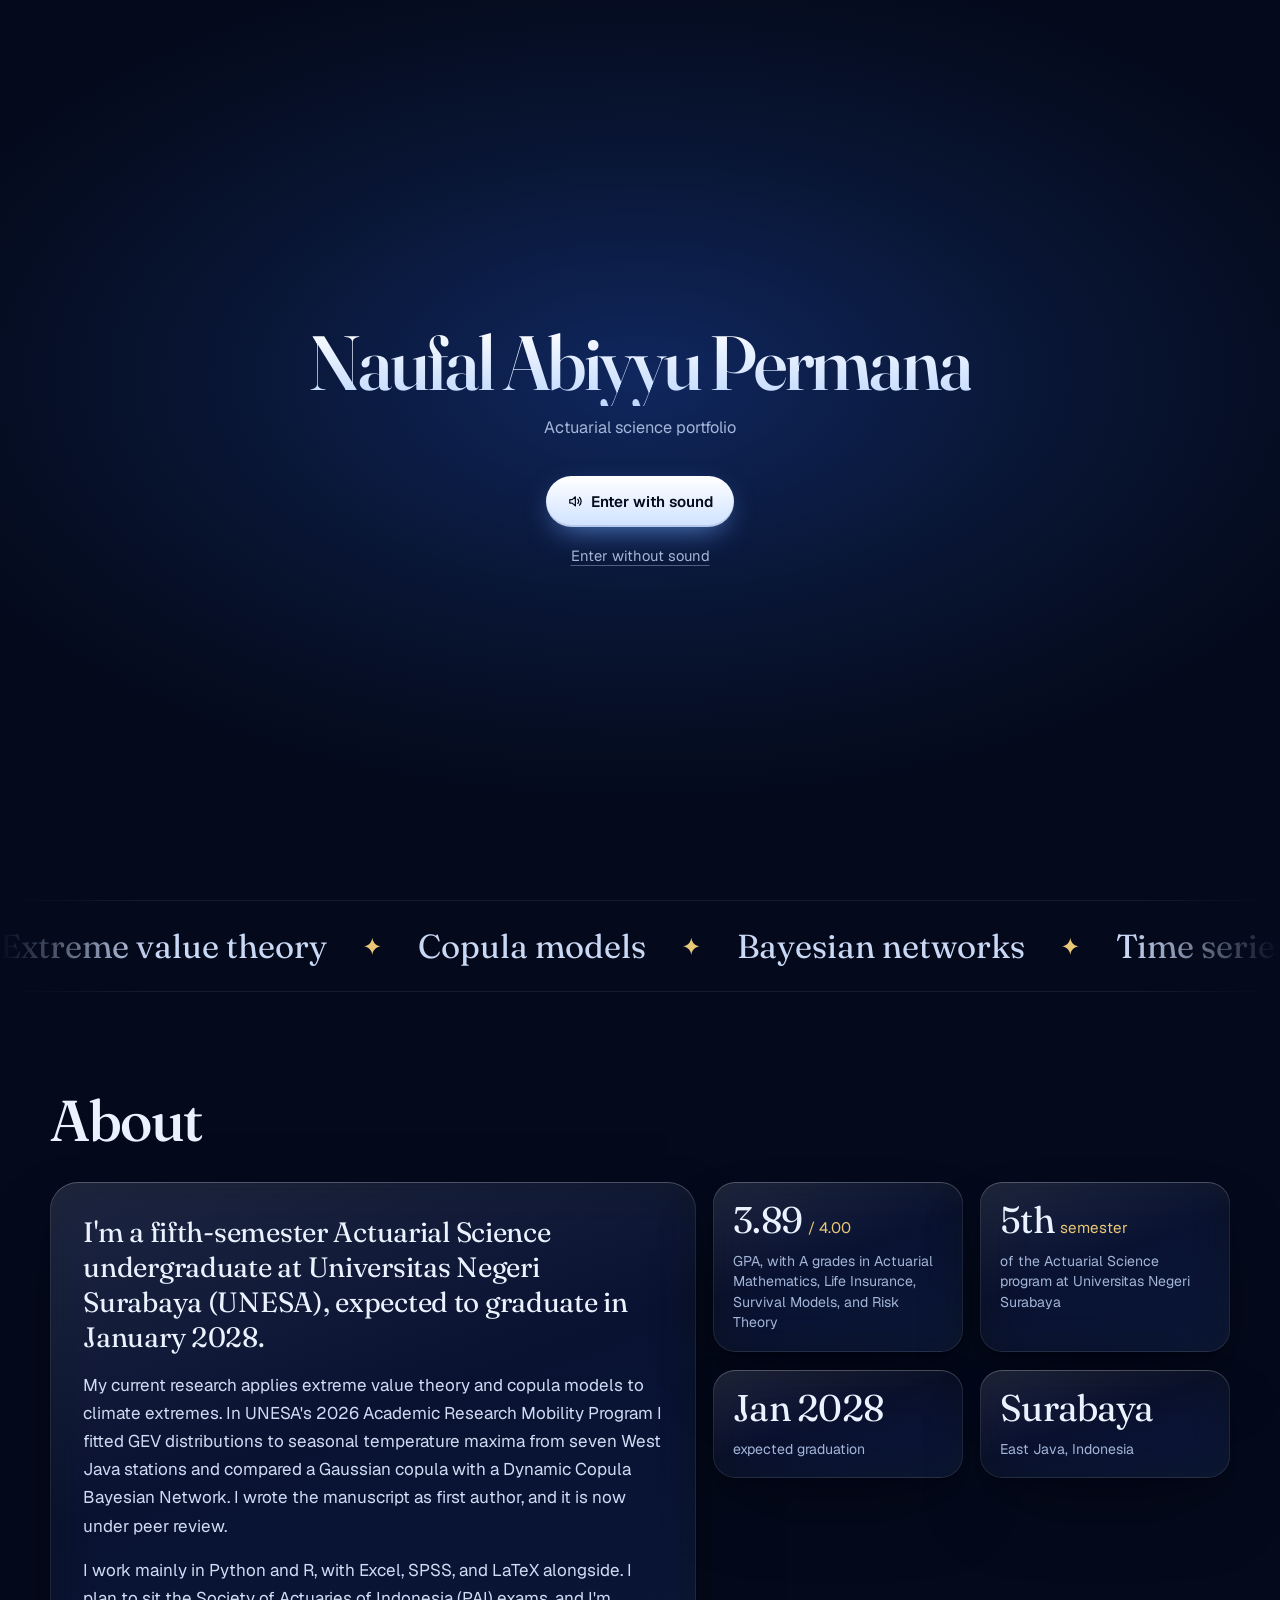
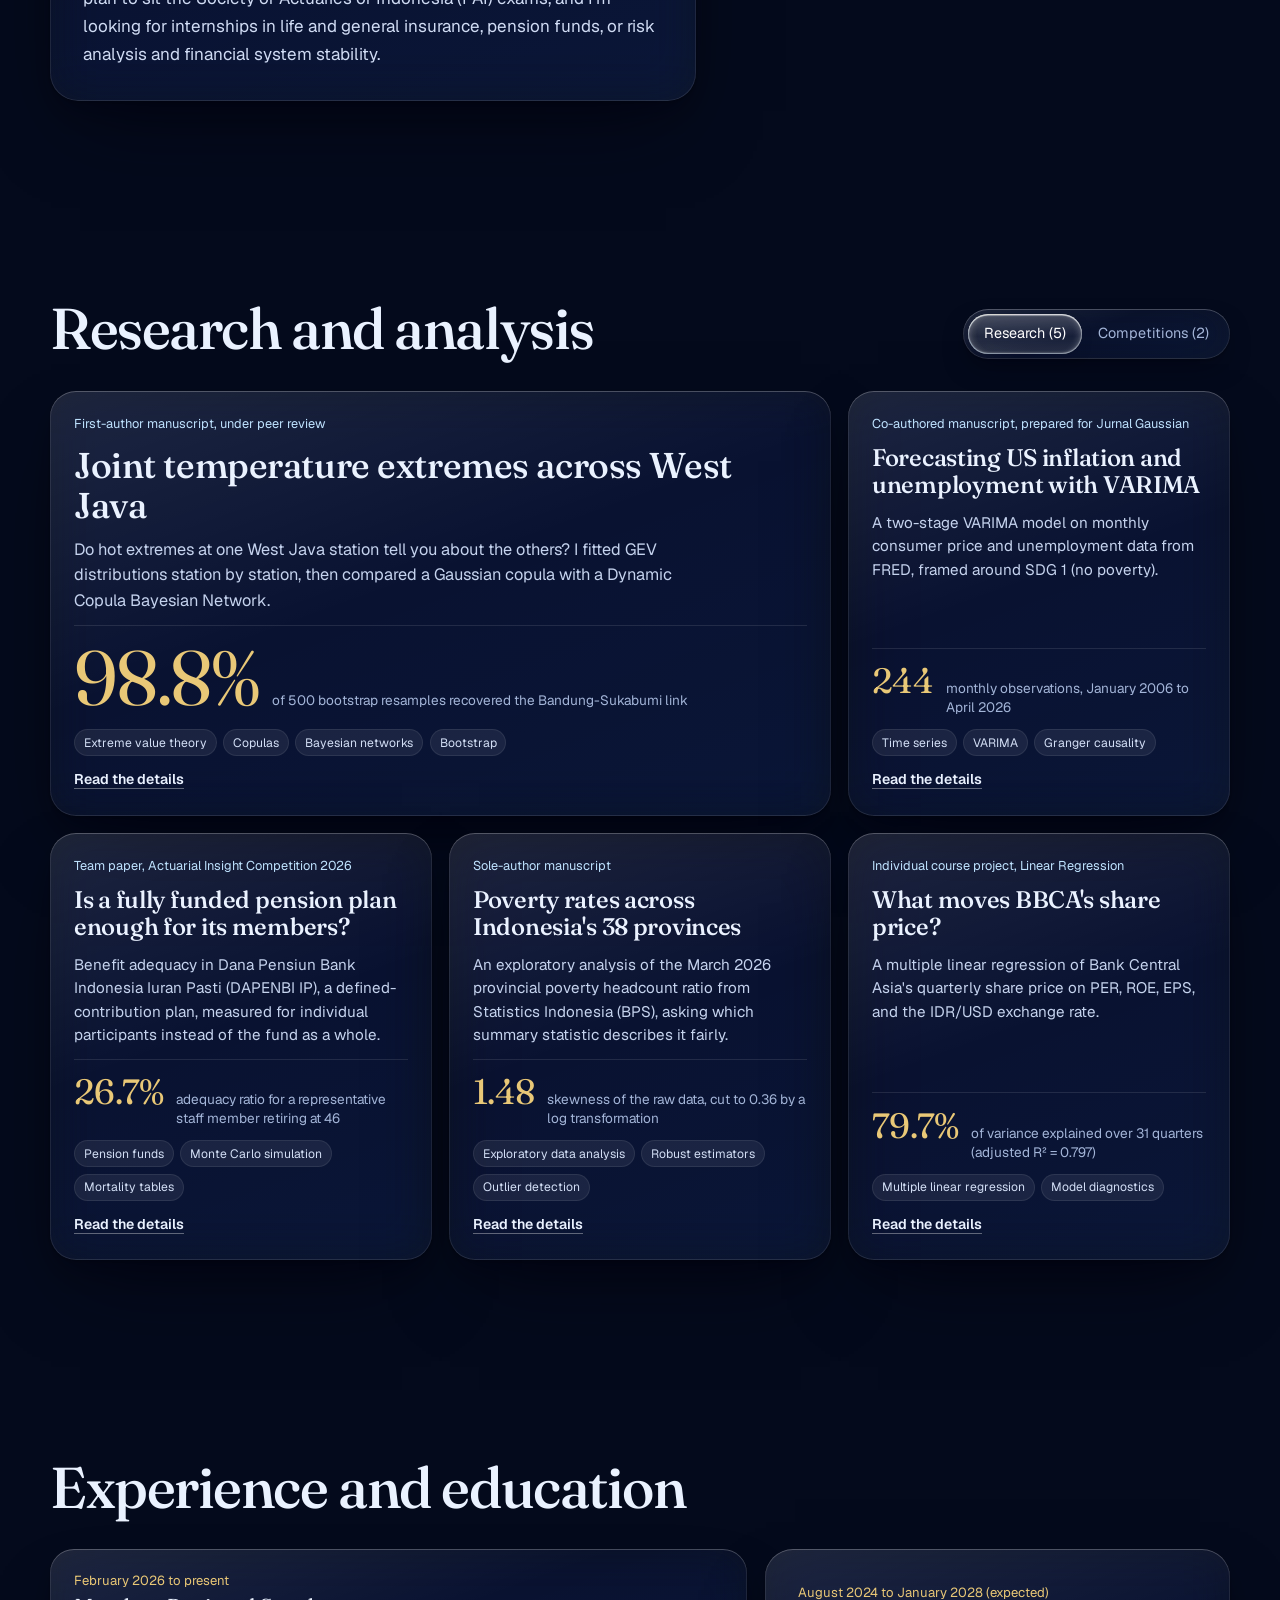
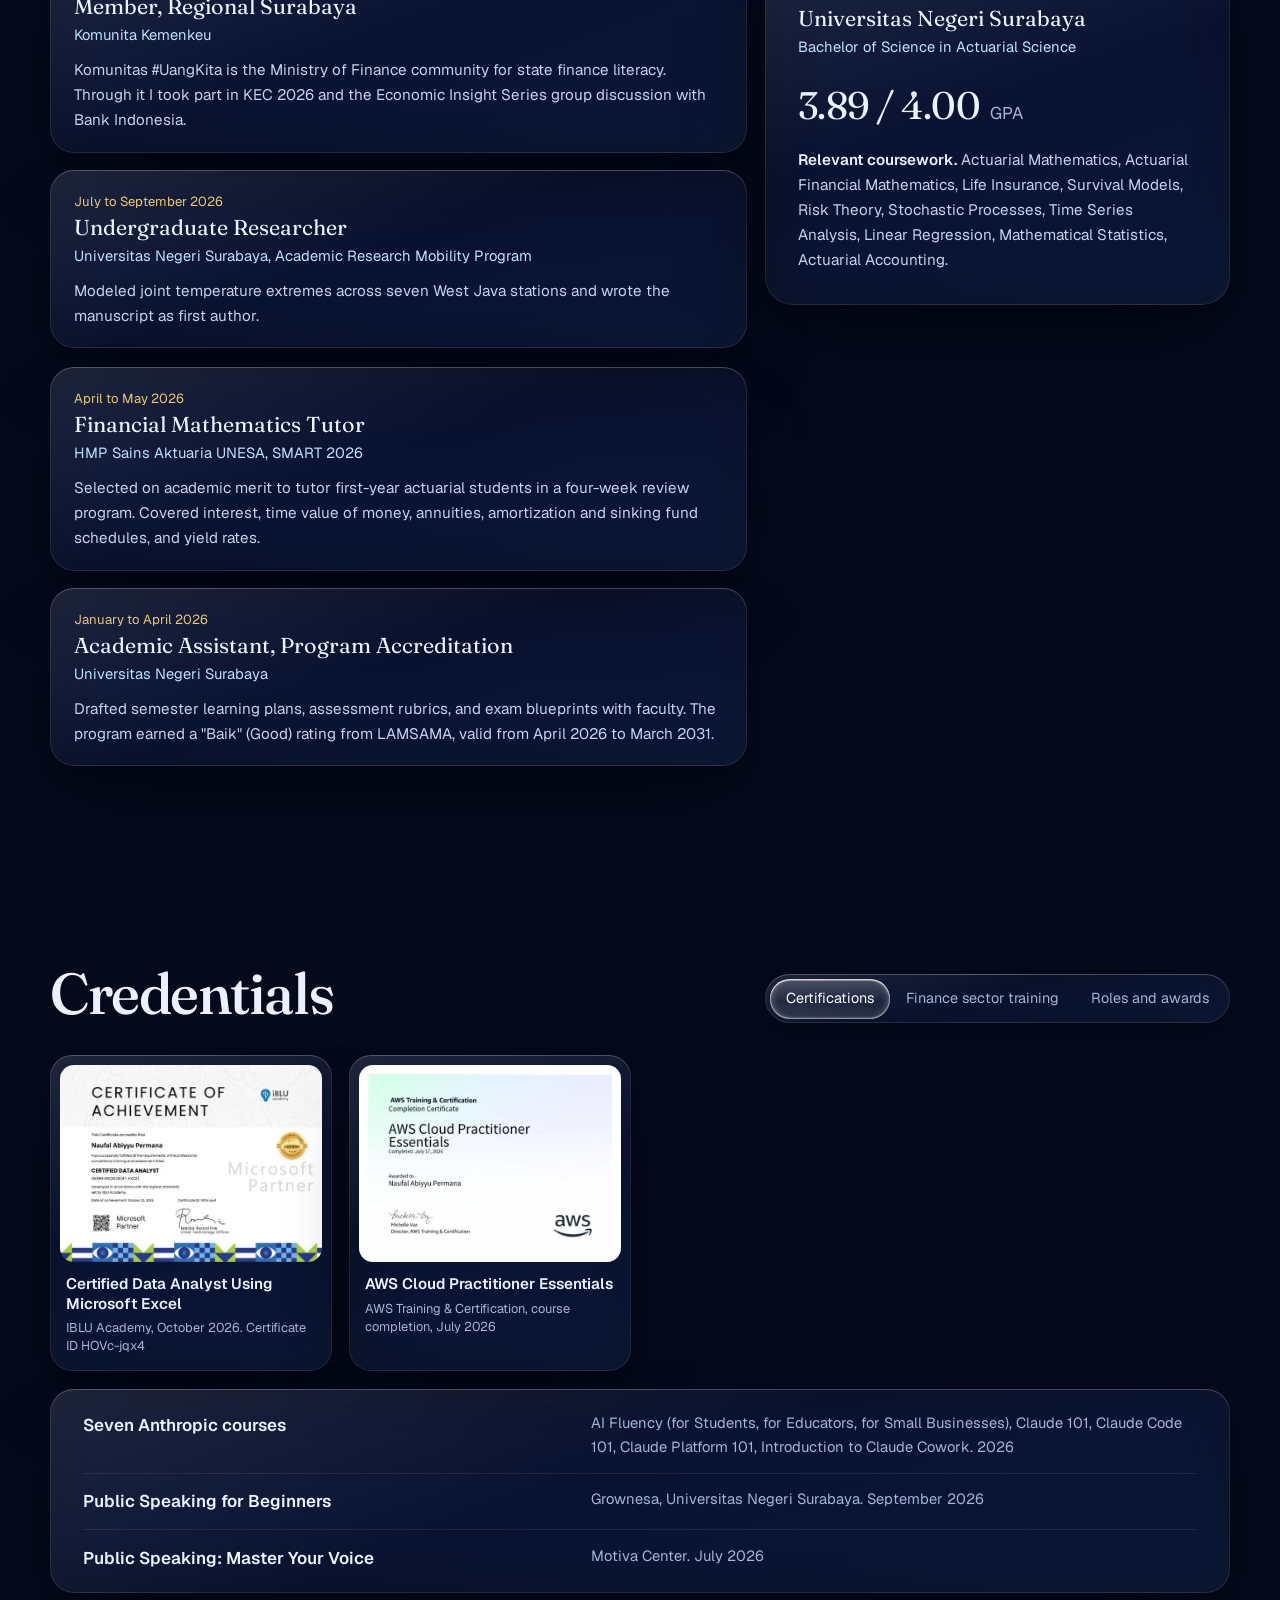
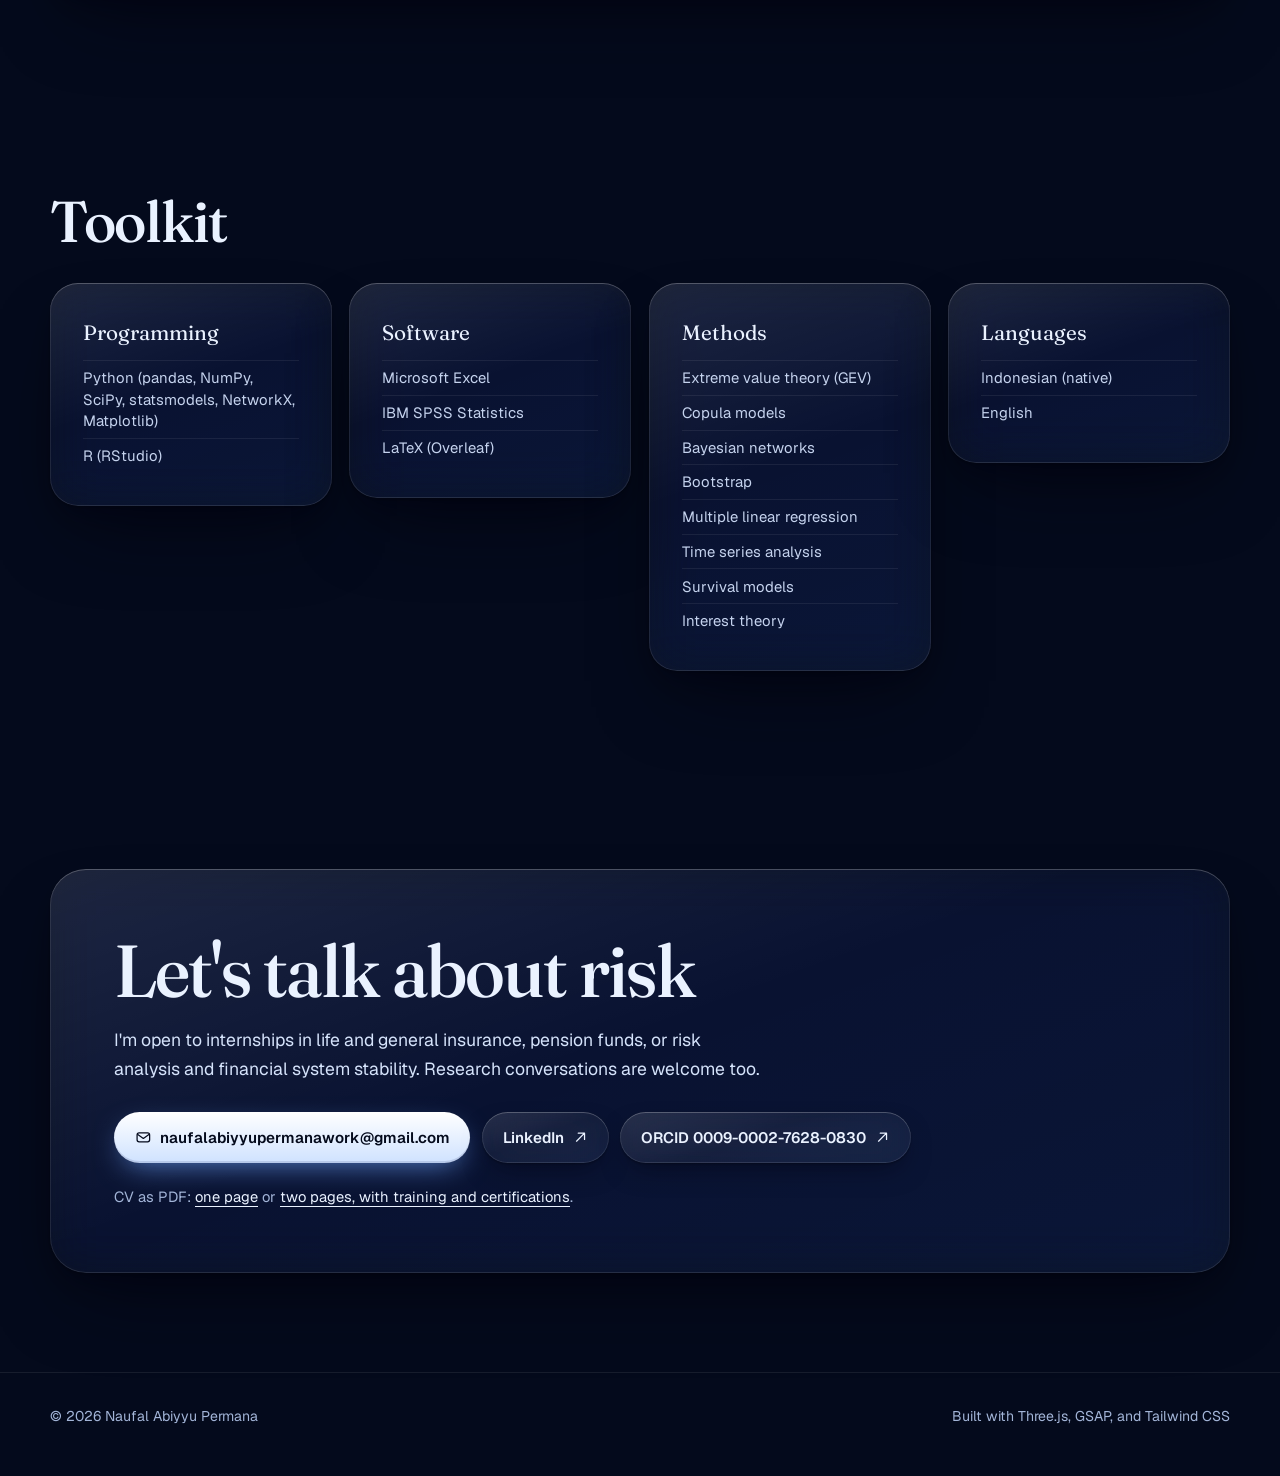
==== commit 7af3d3a1: "Quality only drops when the GPU is busy; lens jumps into place on very slow devices" ====
--- a/index.html
+++ b/index.html
@@ -17,7 +17,7 @@
 <link rel="icon" href="favicon.svg" type="image/svg+xml">
 <link rel="preload" href="fraunces.woff2" as="font" type="font/woff2" crossorigin>
 <link rel="preload" href="geist.woff2" as="font" type="font/woff2" crossorigin>
-<link rel="stylesheet" href="styles.css?v=4">
+<link rel="stylesheet" href="styles.css?v=5">
 <script>document.documentElement.classList.add('gated');setTimeout(function(){if(window.__napBooted)return;var l=document.getElementById('loader');if(l)l.parentNode.removeChild(l);var r=document.documentElement;r.classList.remove('gated');r.classList.add('no-webgl');},15000);</script>
 <script type="application/ld+json">{"@context":"https://schema.org","@type":"Person","name":"Naufal Abiyyu Permana","url":"https://nap-290806.github.io/","jobTitle":"Actuarial Science undergraduate","affiliation":{"@type":"CollegeOrUniversity","name":"Universitas Negeri Surabaya"},"address":{"@type":"PostalAddress","addressLocality":"Surabaya","addressRegion":"East Java","addressCountry":"ID"},"sameAs":["https://www.linkedin.com/in/naufal-abiyyu-permana/","https://orcid.org/0009-0002-7628-0830"],"knowsAbout":["Actuarial science","Extreme value theory","Copula models","Time series analysis","Risk analysis"]}</script>
 </head>
@@ -73,7 +73,7 @@
       <span class="strap" aria-hidden="true"></span>
       <span class="clip" aria-hidden="true"></span>
       <article class="idcard glass" aria-label="Student ID card">
-        <img class="id-photo" src="profile.webp?v=4" width="640" height="640" alt="Portrait of Naufal Abiyyu Permana in front of the GKN Surabaya building" decoding="async">
+        <img class="id-photo" src="profile.webp?v=5" width="640" height="640" alt="Portrait of Naufal Abiyyu Permana in front of the GKN Surabaya building" decoding="async">
         <div class="id-body">
           <p class="id-name">Naufal Abiyyu Permana</p>
           <p class="id-role">Actuarial Science, Universitas Negeri Surabaya</p>
@@ -275,13 +275,13 @@
     
     <div class="cred" role="tabpanel" id="panel-certs" aria-labelledby="tab-certs">
       <div class="cert-grid">
-<button class="cert glass" type="button" data-spring data-reveal data-zoom="cert-iblu.webp?v=4" data-w="634" data-h="449" data-title="Certified Data Analyst Using Microsoft Excel" data-meta="IBLU Academy, October 2026. Certificate ID HOVc-jqx4">
-  <span class="cert-img"><img src="cert-iblu.webp?v=4" width="634" height="449" loading="lazy" decoding="async" alt="Certificate: Certified Data Analyst Using Microsoft Excel"></span>
+<button class="cert glass" type="button" data-spring data-reveal data-zoom="cert-iblu.webp?v=5" data-w="634" data-h="449" data-title="Certified Data Analyst Using Microsoft Excel" data-meta="IBLU Academy, October 2026. Certificate ID HOVc-jqx4">
+  <span class="cert-img"><img src="cert-iblu.webp?v=5" width="634" height="449" loading="lazy" decoding="async" alt="Certificate: Certified Data Analyst Using Microsoft Excel"></span>
   <span class="cert-title">Certified Data Analyst Using Microsoft Excel</span>
   <span class="cert-meta">IBLU Academy, October 2026. Certificate ID HOVc-jqx4</span>
 </button>
-<button class="cert glass" type="button" data-spring data-reveal data-zoom="cert-aws.webp?v=4" data-w="634" data-h="490" data-title="AWS Cloud Practitioner Essentials" data-meta="AWS Training &amp; Certification, course completion, July 2026">
-  <span class="cert-img"><img src="cert-aws.webp?v=4" width="634" height="490" loading="lazy" decoding="async" alt="Certificate: AWS Cloud Practitioner Essentials"></span>
+<button class="cert glass" type="button" data-spring data-reveal data-zoom="cert-aws.webp?v=5" data-w="634" data-h="490" data-title="AWS Cloud Practitioner Essentials" data-meta="AWS Training &amp; Certification, course completion, July 2026">
+  <span class="cert-img"><img src="cert-aws.webp?v=5" width="634" height="490" loading="lazy" decoding="async" alt="Certificate: AWS Cloud Practitioner Essentials"></span>
   <span class="cert-title">AWS Cloud Practitioner Essentials</span>
   <span class="cert-meta">AWS Training &amp; Certification, course completion, July 2026</span>
 </button></div>
@@ -289,23 +289,23 @@
     </div>
     <div class="cred" role="tabpanel" id="panel-finance" aria-labelledby="tab-finance" hidden>
       <div class="cert-grid">
-<button class="cert glass" type="button" data-spring data-reveal data-zoom="cert-ojk.webp?v=4" data-w="472" data-h="666" data-title="Risk &amp; Governance Summit 2026" data-meta="Financial Services Authority (OJK), Jakarta, July 2026">
-  <span class="cert-img"><img src="cert-ojk.webp?v=4" width="472" height="666" loading="lazy" decoding="async" alt="Certificate: Risk &amp; Governance Summit 2026"></span>
+<button class="cert glass" type="button" data-spring data-reveal data-zoom="cert-ojk.webp?v=5" data-w="472" data-h="666" data-title="Risk &amp; Governance Summit 2026" data-meta="Financial Services Authority (OJK), Jakarta, July 2026">
+  <span class="cert-img"><img src="cert-ojk.webp?v=5" width="472" height="666" loading="lazy" decoding="async" alt="Certificate: Risk &amp; Governance Summit 2026"></span>
   <span class="cert-title">Risk &amp; Governance Summit 2026</span>
   <span class="cert-meta">Financial Services Authority (OJK), Jakarta, July 2026</span>
 </button>
-<button class="cert glass" type="button" data-spring data-reveal data-zoom="cert-lps.webp?v=4" data-w="634" data-h="450" data-title="LPS Call for Research 2026" data-meta="Banking research writing seminar, Indonesia Deposit Insurance Corporation (LPS), July 2026">
-  <span class="cert-img"><img src="cert-lps.webp?v=4" width="634" height="450" loading="lazy" decoding="async" alt="Certificate: LPS Call for Research 2026"></span>
+<button class="cert glass" type="button" data-spring data-reveal data-zoom="cert-lps.webp?v=5" data-w="634" data-h="450" data-title="LPS Call for Research 2026" data-meta="Banking research writing seminar, Indonesia Deposit Insurance Corporation (LPS), July 2026">
+  <span class="cert-img"><img src="cert-lps.webp?v=5" width="634" height="450" loading="lazy" decoding="async" alt="Certificate: LPS Call for Research 2026"></span>
   <span class="cert-title">LPS Call for Research 2026</span>
   <span class="cert-meta">Banking research writing seminar, Indonesia Deposit Insurance Corporation (LPS), July 2026</span>
 </button>
-<button class="cert glass" type="button" data-spring data-reveal data-zoom="cert-idei.webp?v=4" data-w="634" data-h="450" data-title="National Seminar on Bank Resolution and the LPS Policy Guarantee Program" data-meta="IDEI with LPS, September 2026">
-  <span class="cert-img"><img src="cert-idei.webp?v=4" width="634" height="450" loading="lazy" decoding="async" alt="Certificate: National Seminar on Bank Resolution and the LPS Policy Guarantee Program"></span>
+<button class="cert glass" type="button" data-spring data-reveal data-zoom="cert-idei.webp?v=5" data-w="634" data-h="450" data-title="National Seminar on Bank Resolution and the LPS Policy Guarantee Program" data-meta="IDEI with LPS, September 2026">
+  <span class="cert-img"><img src="cert-idei.webp?v=5" width="634" height="450" loading="lazy" decoding="async" alt="Certificate: National Seminar on Bank Resolution and the LPS Policy Guarantee Program"></span>
   <span class="cert-title">National Seminar on Bank Resolution and the LPS Policy Guarantee Program</span>
   <span class="cert-meta">IDEI with LPS, September 2026</span>
 </button>
-<button class="cert glass" type="button" data-spring data-reveal data-zoom="cert-eis.webp?v=4" data-w="862" data-h="613" data-title="Economic Insight Series" data-meta="Komunita Regional Surabaya with Bank Indonesia, August 2026">
-  <span class="cert-img"><img src="cert-eis.webp?v=4" width="862" height="613" loading="lazy" decoding="async" alt="Certificate: Economic Insight Series"></span>
+<button class="cert glass" type="button" data-spring data-reveal data-zoom="cert-eis.webp?v=5" data-w="862" data-h="613" data-title="Economic Insight Series" data-meta="Komunita Regional Surabaya with Bank Indonesia, August 2026">
+  <span class="cert-img"><img src="cert-eis.webp?v=5" width="862" height="613" loading="lazy" decoding="async" alt="Certificate: Economic Insight Series"></span>
   <span class="cert-title">Economic Insight Series</span>
   <span class="cert-meta">Komunita Regional Surabaya with Bank Indonesia, August 2026</span>
 </button></div>
@@ -313,13 +313,13 @@
     </div>
     <div class="cred" role="tabpanel" id="panel-awards" aria-labelledby="tab-awards" hidden>
       <div class="cert-grid">
-<button class="cert glass" type="button" data-spring data-reveal data-zoom="cert-smart.webp?v=4" data-w="634" data-h="450" data-title="Financial Mathematics Tutor, SMART 2026" data-meta="HMP Sains Aktuaria UNESA, April to May 2026">
-  <span class="cert-img"><img src="cert-smart.webp?v=4" width="634" height="450" loading="lazy" decoding="async" alt="Certificate: Financial Mathematics Tutor, SMART 2026"></span>
+<button class="cert glass" type="button" data-spring data-reveal data-zoom="cert-smart.webp?v=5" data-w="634" data-h="450" data-title="Financial Mathematics Tutor, SMART 2026" data-meta="HMP Sains Aktuaria UNESA, April to May 2026">
+  <span class="cert-img"><img src="cert-smart.webp?v=5" width="634" height="450" loading="lazy" decoding="async" alt="Certificate: Financial Mathematics Tutor, SMART 2026"></span>
   <span class="cert-title">Financial Mathematics Tutor, SMART 2026</span>
   <span class="cert-meta">HMP Sains Aktuaria UNESA, April to May 2026</span>
 </button>
-<button class="cert glass" type="button" data-spring data-reveal data-zoom="cert-digivathon.webp?v=4" data-w="862" data-h="612" data-title="DIGIVATHON 2026" data-meta="Certificate of participation, DIGNITY, Universitas Pendidikan Indonesia, August 2026">
-  <span class="cert-img"><img src="cert-digivathon.webp?v=4" width="862" height="612" loading="lazy" decoding="async" alt="Certificate: DIGIVATHON 2026"></span>
+<button class="cert glass" type="button" data-spring data-reveal data-zoom="cert-digivathon.webp?v=5" data-w="862" data-h="612" data-title="DIGIVATHON 2026" data-meta="Certificate of participation, DIGNITY, Universitas Pendidikan Indonesia, August 2026">
+  <span class="cert-img"><img src="cert-digivathon.webp?v=5" width="862" height="612" loading="lazy" decoding="async" alt="Certificate: DIGIVATHON 2026"></span>
   <span class="cert-title">DIGIVATHON 2026</span>
   <span class="cert-meta">Certificate of participation, DIGNITY, Universitas Pendidikan Indonesia, August 2026</span>
 </button></div>
@@ -374,7 +374,7 @@
 </dialog>
 
 <noscript><style>#loader{display:none}.hero-name{color:#EAF2FF!important}</style></noscript>
-<script type="module" src="app.js?v=4"></script>
+<script type="module" src="app.js?v=5"></script>
 <script nomodule>var l=document.getElementById('loader');if(l)l.parentNode.removeChild(l);document.documentElement.classList.remove('gated');document.documentElement.classList.add('no-webgl');</script>
 </body>
 </html>
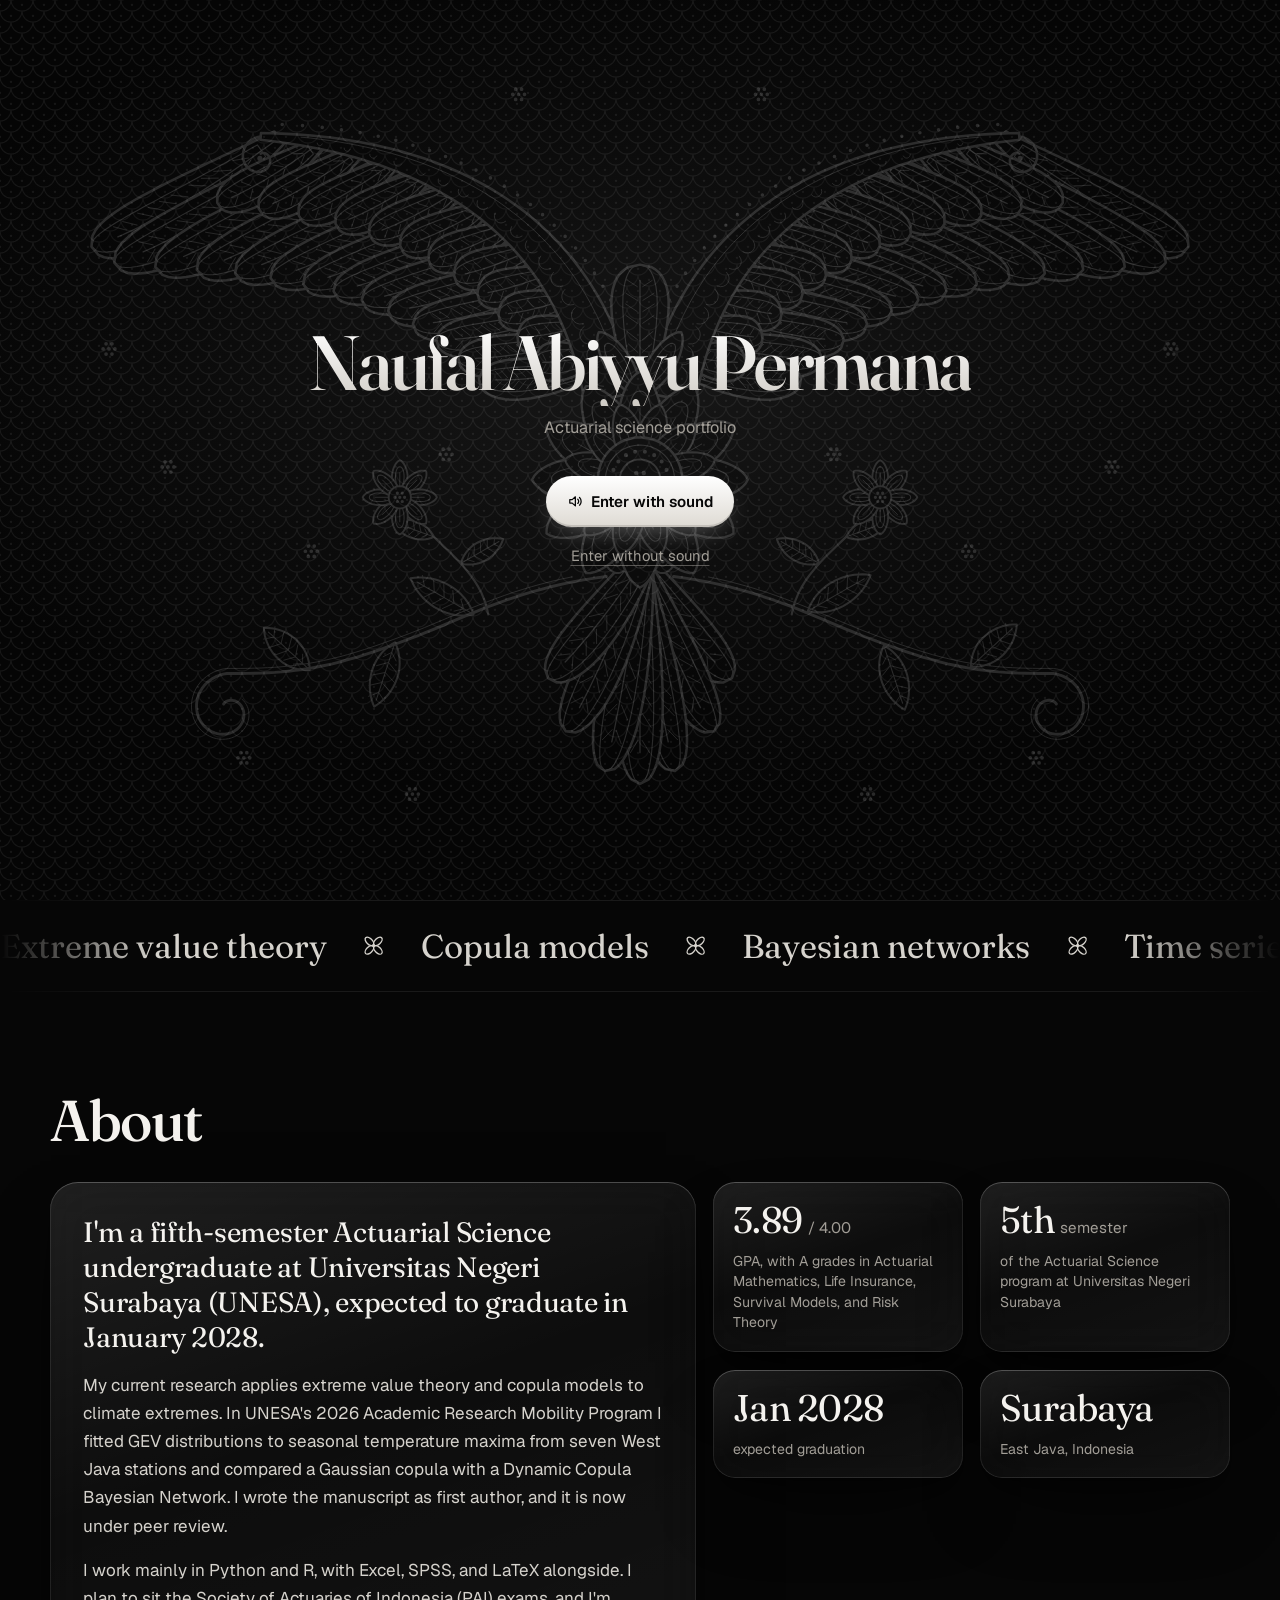
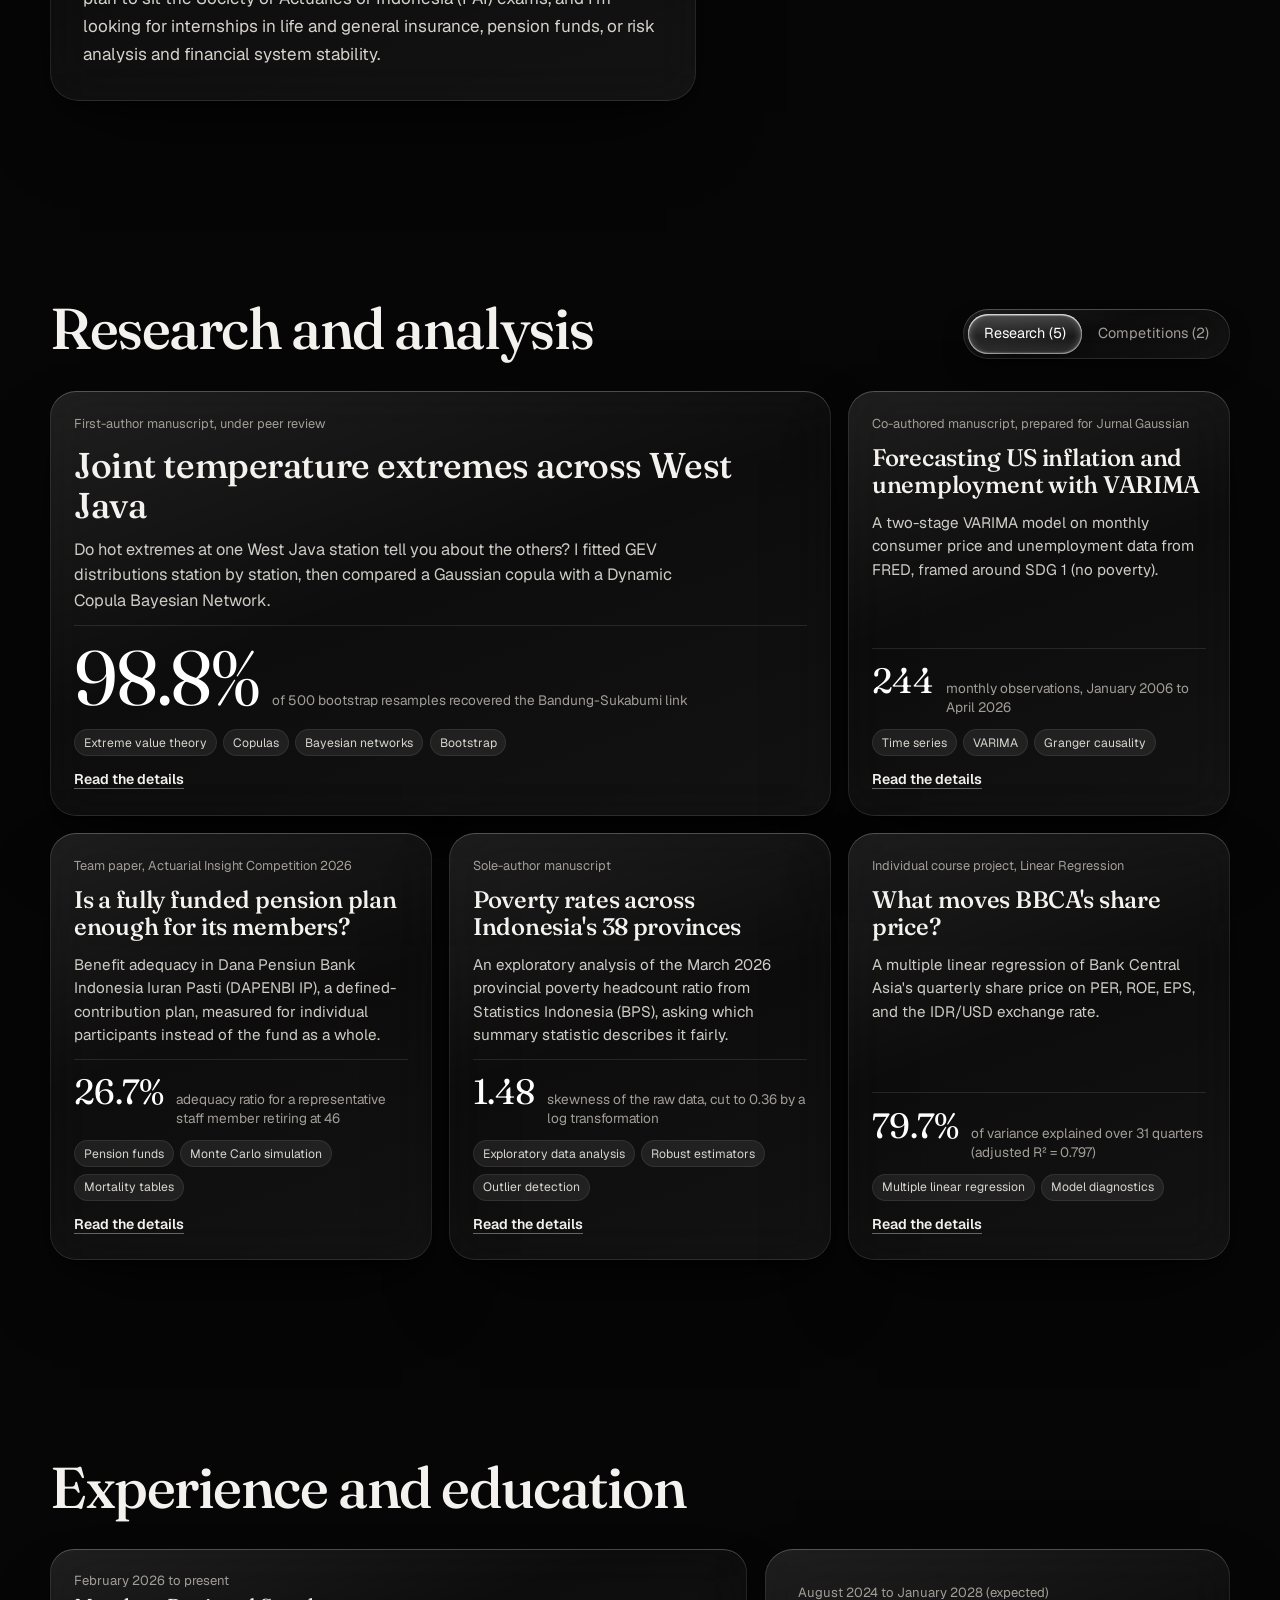
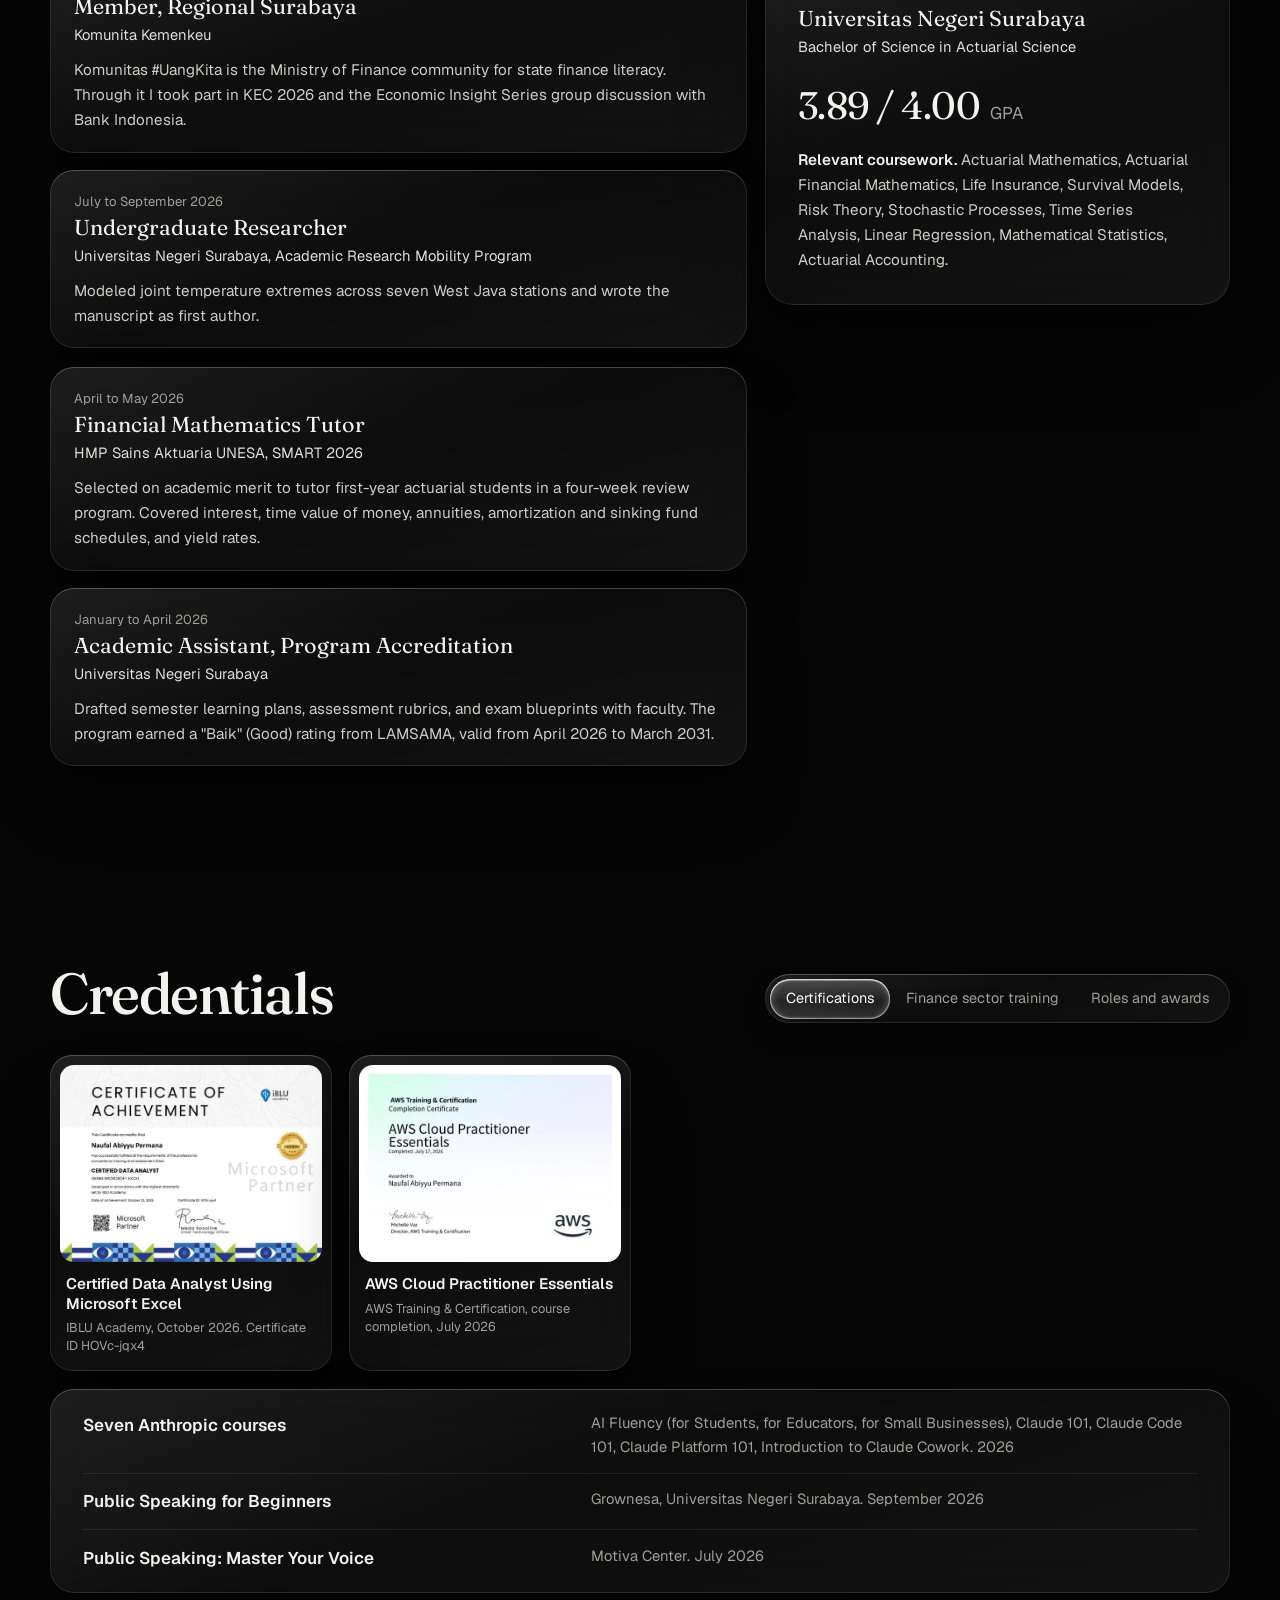
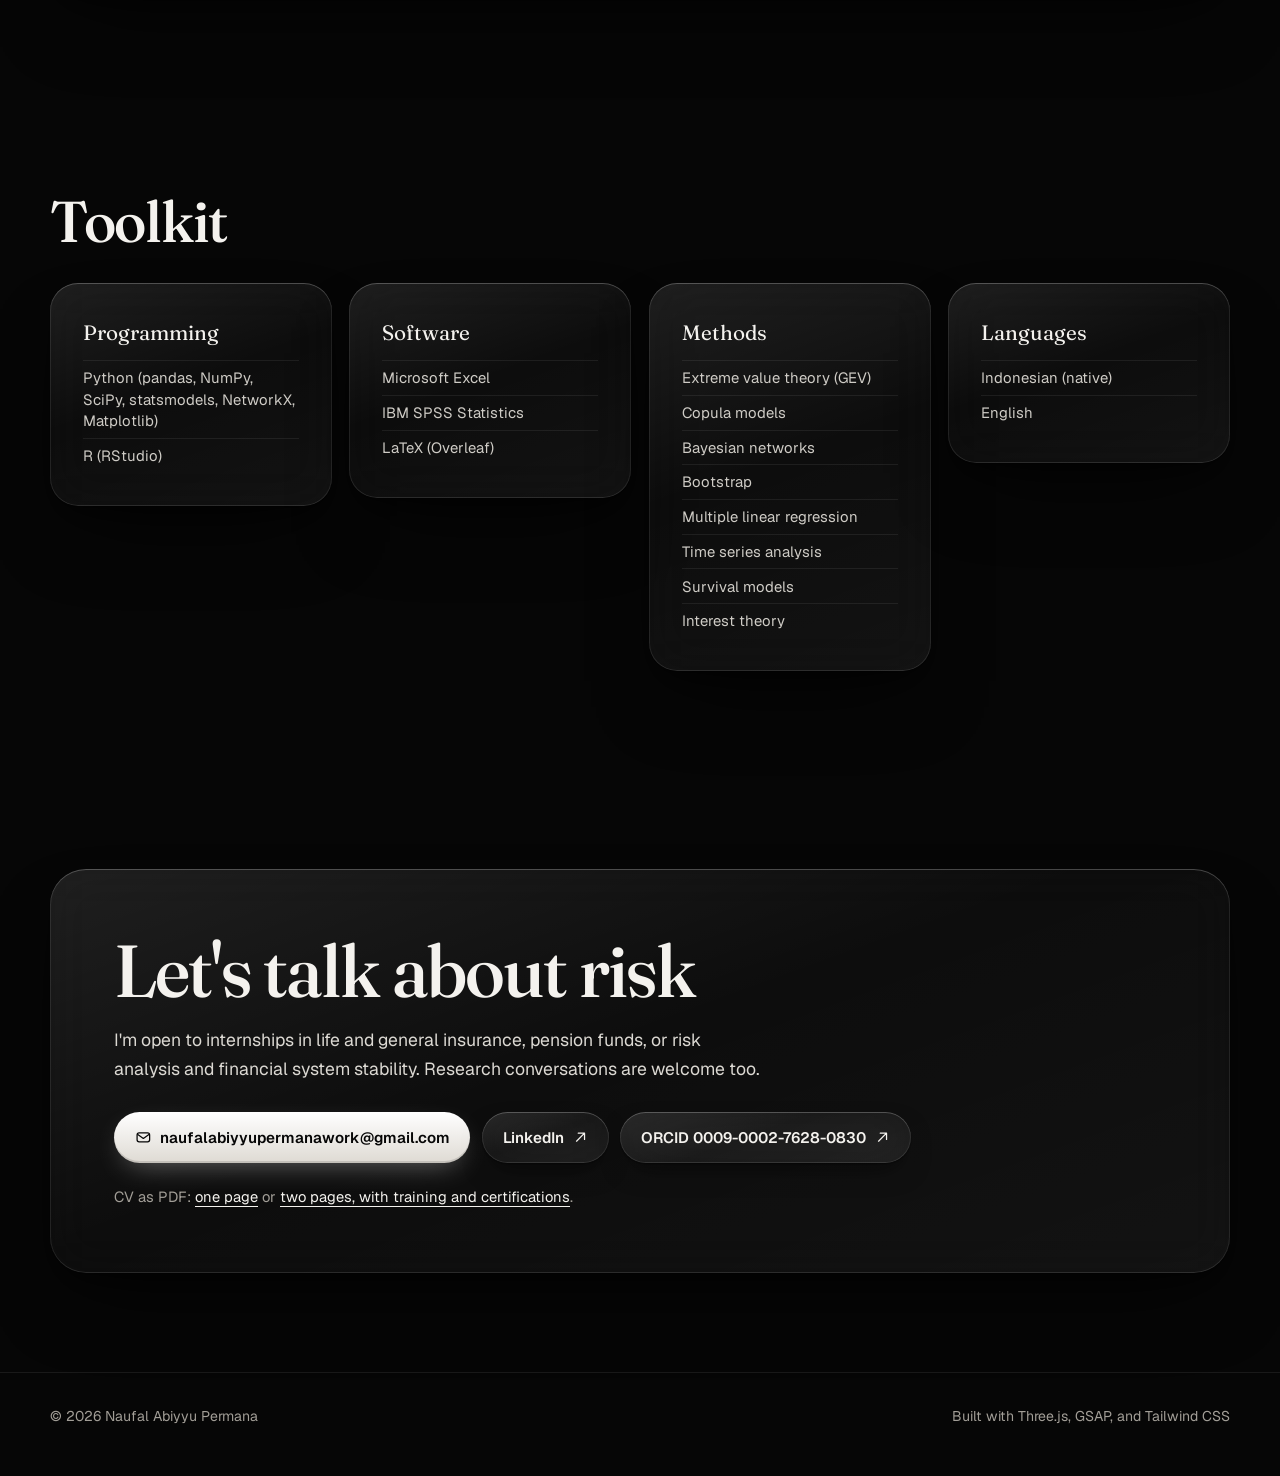
==== commit 11345472: "Black batik theme, gamelan backsound, louder intro, LinkedIn on ID card" ====
--- a/index.html
+++ b/index.html
@@ -6,24 +6,28 @@
 <title>Naufal Abiyyu Permana | Actuarial Science Portfolio</title>
 <meta name="description" content="Portfolio of Naufal Abiyyu Permana, an Actuarial Science undergraduate at Universitas Negeri Surabaya working on extreme value theory, copula models, and time series.">
 <meta name="author" content="Naufal Abiyyu Permana">
-<meta name="theme-color" content="#040A1C">
+<meta name="theme-color" content="#060606">
 <link rel="canonical" href="https://nap-290806.github.io/">
 <meta property="og:type" content="profile">
 <meta property="og:title" content="Naufal Abiyyu Permana | Actuarial Science Portfolio">
 <meta property="og:description" content="Portfolio of Naufal Abiyyu Permana, an Actuarial Science undergraduate at Universitas Negeri Surabaya working on extreme value theory, copula models, and time series.">
 <meta property="og:url" content="https://nap-290806.github.io/">
-<meta property="og:image" content="https://nap-290806.github.io/og.jpg">
+<meta property="og:image" content="https://nap-290806.github.io/og.jpg?v=6">
+<meta property="og:image:width" content="1200">
+<meta property="og:image:height" content="630">
+<meta property="og:image:alt" content="Portfolio of Naufal Abiyyu Permana: his name and ID card over a black and white batik pattern">
+<meta name="twitter:image" content="https://nap-290806.github.io/og.jpg?v=6">
 <meta name="twitter:card" content="summary_large_image">
 <link rel="icon" href="favicon.svg" type="image/svg+xml">
 <link rel="preload" href="fraunces.woff2" as="font" type="font/woff2" crossorigin>
 <link rel="preload" href="geist.woff2" as="font" type="font/woff2" crossorigin>
-<link rel="stylesheet" href="styles.css?v=5">
+<link rel="stylesheet" href="styles.css?v=6">
 <script>document.documentElement.classList.add('gated');setTimeout(function(){if(window.__napBooted)return;var l=document.getElementById('loader');if(l)l.parentNode.removeChild(l);var r=document.documentElement;r.classList.remove('gated');r.classList.add('no-webgl');},15000);</script>
 <script type="application/ld+json">{"@context":"https://schema.org","@type":"Person","name":"Naufal Abiyyu Permana","url":"https://nap-290806.github.io/","jobTitle":"Actuarial Science undergraduate","affiliation":{"@type":"CollegeOrUniversity","name":"Universitas Negeri Surabaya"},"address":{"@type":"PostalAddress","addressLocality":"Surabaya","addressRegion":"East Java","addressCountry":"ID"},"sameAs":["https://www.linkedin.com/in/naufal-abiyyu-permana/","https://orcid.org/0009-0002-7628-0830"],"knowsAbout":["Actuarial science","Extreme value theory","Copula models","Time series analysis","Risk analysis"]}</script>
 </head>
 <body>
 <a class="skip" href="#about">Skip to content</a>
-<canvas id="scene" aria-hidden="true"></canvas>
+<canvas id="scene" aria-hidden="true" data-garuda="batik-garuda.svg?v=6" data-ground="batik-ground.svg?v=6"></canvas>
 
 <div id="loader" role="dialog" aria-modal="true" aria-labelledby="gate-title" aria-describedby="gate-sub">
   <div class="gate" id="gate">
@@ -37,7 +41,7 @@
   <div class="count" id="count" hidden>
     <p class="loader-num" aria-hidden="true"><span id="loader-count">0</span><span class="loader-pct">%</span></p>
     <div class="loader-bar" aria-hidden="true"><i id="loader-fill"></i></div>
-    <p class="loader-note" role="status">Pouring the glass</p>
+    <p class="loader-note" role="status">Loading the portfolio</p>
   </div>
 </div>
 
@@ -73,12 +77,12 @@
       <span class="strap" aria-hidden="true"></span>
       <span class="clip" aria-hidden="true"></span>
       <article class="idcard glass" aria-label="Student ID card">
-        <img class="id-photo" src="profile.webp?v=5" width="640" height="640" alt="Portrait of Naufal Abiyyu Permana in front of the GKN Surabaya building" decoding="async">
+        <img class="id-photo" src="profile.webp?v=6" width="640" height="640" alt="Portrait of Naufal Abiyyu Permana in front of the GKN Surabaya building" decoding="async">
         <div class="id-body">
           <p class="id-name">Naufal Abiyyu Permana</p>
           <p class="id-role">Actuarial Science, Universitas Negeri Surabaya</p>
           <dl class="id-meta">
-            <div><dt>ORCID iD</dt><dd>0009-0002-7628-0830</dd></div>
+            <div><dt>LinkedIn</dt><dd><a class="id-link" href="https://www.linkedin.com/in/naufal-abiyyu-permana/" target="_blank" rel="noopener" aria-label="LinkedIn profile of Naufal Abiyyu Permana (opens in a new tab)">naufal-abiyyu-permana<svg class="ic" viewBox="0 0 24 24" aria-hidden="true"><path d="M9 6h9v9M18 6 6.5 17.5"/></svg></a></dd></div>
             <div><dt>Class of</dt><dd>2028, expected</dd></div>
           </dl>
         </div>
@@ -88,7 +92,7 @@
   </div>
 </section>
 
-<div class="marquee" aria-hidden="true"><div class="mq-track"><span>Extreme value theory</span><svg class="mq-star" viewBox="0 0 24 24" aria-hidden="true"><path d="M12 2c.7 5.6 4.4 9.300 10 10-5.600.700-9.300 4.400-10 10-.7-5.600-4.400-9.300-10-10 5.600-.7 9.300-4.400 10-10Z"/></svg><span>Copula models</span><svg class="mq-star" viewBox="0 0 24 24" aria-hidden="true"><path d="M12 2c.7 5.6 4.4 9.300 10 10-5.600.700-9.300 4.400-10 10-.7-5.600-4.400-9.300-10-10 5.600-.7 9.300-4.400 10-10Z"/></svg><span>Bayesian networks</span><svg class="mq-star" viewBox="0 0 24 24" aria-hidden="true"><path d="M12 2c.7 5.6 4.4 9.300 10 10-5.600.700-9.300 4.400-10 10-.7-5.600-4.400-9.300-10-10 5.600-.7 9.300-4.400 10-10Z"/></svg><span>Time series</span><svg class="mq-star" viewBox="0 0 24 24" aria-hidden="true"><path d="M12 2c.7 5.6 4.4 9.300 10 10-5.600.700-9.300 4.400-10 10-.7-5.600-4.400-9.300-10-10 5.600-.7 9.300-4.400 10-10Z"/></svg><span>Survival models</span><svg class="mq-star" viewBox="0 0 24 24" aria-hidden="true"><path d="M12 2c.7 5.6 4.4 9.300 10 10-5.600.700-9.300 4.400-10 10-.7-5.600-4.400-9.300-10-10 5.600-.7 9.300-4.400 10-10Z"/></svg><span>Risk theory</span><svg class="mq-star" viewBox="0 0 24 24" aria-hidden="true"><path d="M12 2c.7 5.6 4.4 9.300 10 10-5.600.700-9.300 4.400-10 10-.7-5.600-4.400-9.300-10-10 5.600-.7 9.300-4.400 10-10Z"/></svg><span>Interest theory</span><svg class="mq-star" viewBox="0 0 24 24" aria-hidden="true"><path d="M12 2c.7 5.6 4.4 9.300 10 10-5.600.700-9.300 4.400-10 10-.7-5.600-4.400-9.300-10-10 5.600-.7 9.300-4.400 10-10Z"/></svg><span>Multiple linear regression</span><svg class="mq-star" viewBox="0 0 24 24" aria-hidden="true"><path d="M12 2c.7 5.6 4.4 9.300 10 10-5.600.700-9.300 4.400-10 10-.7-5.600-4.400-9.300-10-10 5.600-.7 9.300-4.400 10-10Z"/></svg><span>Monte Carlo simulation</span><svg class="mq-star" viewBox="0 0 24 24" aria-hidden="true"><path d="M12 2c.7 5.6 4.4 9.300 10 10-5.600.700-9.300 4.400-10 10-.7-5.600-4.400-9.300-10-10 5.600-.7 9.300-4.400 10-10Z"/></svg><span>Extreme value theory</span><svg class="mq-star" viewBox="0 0 24 24" aria-hidden="true"><path d="M12 2c.7 5.6 4.4 9.300 10 10-5.600.700-9.300 4.400-10 10-.7-5.600-4.400-9.300-10-10 5.600-.7 9.300-4.400 10-10Z"/></svg><span>Copula models</span><svg class="mq-star" viewBox="0 0 24 24" aria-hidden="true"><path d="M12 2c.7 5.6 4.4 9.300 10 10-5.600.700-9.300 4.400-10 10-.7-5.600-4.400-9.300-10-10 5.600-.7 9.300-4.400 10-10Z"/></svg><span>Bayesian networks</span><svg class="mq-star" viewBox="0 0 24 24" aria-hidden="true"><path d="M12 2c.7 5.6 4.4 9.300 10 10-5.600.700-9.300 4.400-10 10-.7-5.600-4.400-9.300-10-10 5.600-.7 9.300-4.400 10-10Z"/></svg><span>Time series</span><svg class="mq-star" viewBox="0 0 24 24" aria-hidden="true"><path d="M12 2c.7 5.6 4.4 9.300 10 10-5.600.700-9.300 4.400-10 10-.7-5.600-4.400-9.300-10-10 5.600-.7 9.300-4.400 10-10Z"/></svg><span>Survival models</span><svg class="mq-star" viewBox="0 0 24 24" aria-hidden="true"><path d="M12 2c.7 5.6 4.4 9.300 10 10-5.600.700-9.300 4.400-10 10-.7-5.600-4.400-9.300-10-10 5.600-.7 9.300-4.400 10-10Z"/></svg><span>Risk theory</span><svg class="mq-star" viewBox="0 0 24 24" aria-hidden="true"><path d="M12 2c.7 5.6 4.4 9.300 10 10-5.600.700-9.300 4.400-10 10-.7-5.600-4.400-9.300-10-10 5.600-.7 9.300-4.400 10-10Z"/></svg><span>Interest theory</span><svg class="mq-star" viewBox="0 0 24 24" aria-hidden="true"><path d="M12 2c.7 5.6 4.4 9.300 10 10-5.600.700-9.300 4.400-10 10-.7-5.600-4.400-9.300-10-10 5.600-.7 9.300-4.400 10-10Z"/></svg><span>Multiple linear regression</span><svg class="mq-star" viewBox="0 0 24 24" aria-hidden="true"><path d="M12 2c.7 5.6 4.4 9.300 10 10-5.600.700-9.300 4.400-10 10-.7-5.600-4.400-9.300-10-10 5.600-.7 9.300-4.400 10-10Z"/></svg><span>Monte Carlo simulation</span><svg class="mq-star" viewBox="0 0 24 24" aria-hidden="true"><path d="M12 2c.7 5.6 4.4 9.300 10 10-5.600.700-9.300 4.400-10 10-.7-5.600-4.400-9.300-10-10 5.600-.7 9.300-4.400 10-10Z"/></svg></div></div>
+<div class="marquee" aria-hidden="true"><div class="mq-track"><span>Extreme value theory</span><svg class="mq-star" viewBox="0 0 24 24" aria-hidden="true"><ellipse cx="7.6" cy="7.6" rx="5.4" ry="3" transform="rotate(45 7.6 7.6)"/><ellipse cx="16.4" cy="7.6" rx="5.4" ry="3" transform="rotate(-45 16.4 7.6)"/><ellipse cx="7.6" cy="16.4" rx="5.4" ry="3" transform="rotate(-45 7.6 16.4)"/><ellipse cx="16.4" cy="16.4" rx="5.4" ry="3" transform="rotate(45 16.4 16.4)"/><circle cx="12" cy="12" r="1.5"/></svg><span>Copula models</span><svg class="mq-star" viewBox="0 0 24 24" aria-hidden="true"><ellipse cx="7.6" cy="7.6" rx="5.4" ry="3" transform="rotate(45 7.6 7.6)"/><ellipse cx="16.4" cy="7.6" rx="5.4" ry="3" transform="rotate(-45 16.4 7.6)"/><ellipse cx="7.6" cy="16.4" rx="5.4" ry="3" transform="rotate(-45 7.6 16.4)"/><ellipse cx="16.4" cy="16.4" rx="5.4" ry="3" transform="rotate(45 16.4 16.4)"/><circle cx="12" cy="12" r="1.5"/></svg><span>Bayesian networks</span><svg class="mq-star" viewBox="0 0 24 24" aria-hidden="true"><ellipse cx="7.6" cy="7.6" rx="5.4" ry="3" transform="rotate(45 7.6 7.6)"/><ellipse cx="16.4" cy="7.6" rx="5.4" ry="3" transform="rotate(-45 16.4 7.6)"/><ellipse cx="7.6" cy="16.4" rx="5.4" ry="3" transform="rotate(-45 7.6 16.4)"/><ellipse cx="16.4" cy="16.4" rx="5.4" ry="3" transform="rotate(45 16.4 16.4)"/><circle cx="12" cy="12" r="1.5"/></svg><span>Time series</span><svg class="mq-star" viewBox="0 0 24 24" aria-hidden="true"><ellipse cx="7.6" cy="7.6" rx="5.4" ry="3" transform="rotate(45 7.6 7.6)"/><ellipse cx="16.4" cy="7.6" rx="5.4" ry="3" transform="rotate(-45 16.4 7.6)"/><ellipse cx="7.6" cy="16.4" rx="5.4" ry="3" transform="rotate(-45 7.6 16.4)"/><ellipse cx="16.4" cy="16.4" rx="5.4" ry="3" transform="rotate(45 16.4 16.4)"/><circle cx="12" cy="12" r="1.5"/></svg><span>Survival models</span><svg class="mq-star" viewBox="0 0 24 24" aria-hidden="true"><ellipse cx="7.6" cy="7.6" rx="5.4" ry="3" transform="rotate(45 7.6 7.6)"/><ellipse cx="16.4" cy="7.6" rx="5.4" ry="3" transform="rotate(-45 16.4 7.6)"/><ellipse cx="7.6" cy="16.4" rx="5.4" ry="3" transform="rotate(-45 7.6 16.4)"/><ellipse cx="16.4" cy="16.4" rx="5.4" ry="3" transform="rotate(45 16.4 16.4)"/><circle cx="12" cy="12" r="1.5"/></svg><span>Risk theory</span><svg class="mq-star" viewBox="0 0 24 24" aria-hidden="true"><ellipse cx="7.6" cy="7.6" rx="5.4" ry="3" transform="rotate(45 7.6 7.6)"/><ellipse cx="16.4" cy="7.6" rx="5.4" ry="3" transform="rotate(-45 16.4 7.6)"/><ellipse cx="7.6" cy="16.4" rx="5.4" ry="3" transform="rotate(-45 7.6 16.4)"/><ellipse cx="16.4" cy="16.4" rx="5.4" ry="3" transform="rotate(45 16.4 16.4)"/><circle cx="12" cy="12" r="1.5"/></svg><span>Interest theory</span><svg class="mq-star" viewBox="0 0 24 24" aria-hidden="true"><ellipse cx="7.6" cy="7.6" rx="5.4" ry="3" transform="rotate(45 7.6 7.6)"/><ellipse cx="16.4" cy="7.6" rx="5.4" ry="3" transform="rotate(-45 16.4 7.6)"/><ellipse cx="7.6" cy="16.4" rx="5.4" ry="3" transform="rotate(-45 7.6 16.4)"/><ellipse cx="16.4" cy="16.4" rx="5.4" ry="3" transform="rotate(45 16.4 16.4)"/><circle cx="12" cy="12" r="1.5"/></svg><span>Multiple linear regression</span><svg class="mq-star" viewBox="0 0 24 24" aria-hidden="true"><ellipse cx="7.6" cy="7.6" rx="5.4" ry="3" transform="rotate(45 7.6 7.6)"/><ellipse cx="16.4" cy="7.6" rx="5.4" ry="3" transform="rotate(-45 16.4 7.6)"/><ellipse cx="7.6" cy="16.4" rx="5.4" ry="3" transform="rotate(-45 7.6 16.4)"/><ellipse cx="16.4" cy="16.4" rx="5.4" ry="3" transform="rotate(45 16.4 16.4)"/><circle cx="12" cy="12" r="1.5"/></svg><span>Monte Carlo simulation</span><svg class="mq-star" viewBox="0 0 24 24" aria-hidden="true"><ellipse cx="7.6" cy="7.6" rx="5.4" ry="3" transform="rotate(45 7.6 7.6)"/><ellipse cx="16.4" cy="7.6" rx="5.4" ry="3" transform="rotate(-45 16.4 7.6)"/><ellipse cx="7.6" cy="16.4" rx="5.4" ry="3" transform="rotate(-45 7.6 16.4)"/><ellipse cx="16.4" cy="16.4" rx="5.4" ry="3" transform="rotate(45 16.4 16.4)"/><circle cx="12" cy="12" r="1.5"/></svg><span>Extreme value theory</span><svg class="mq-star" viewBox="0 0 24 24" aria-hidden="true"><ellipse cx="7.6" cy="7.6" rx="5.4" ry="3" transform="rotate(45 7.6 7.6)"/><ellipse cx="16.4" cy="7.6" rx="5.4" ry="3" transform="rotate(-45 16.4 7.6)"/><ellipse cx="7.6" cy="16.4" rx="5.4" ry="3" transform="rotate(-45 7.6 16.4)"/><ellipse cx="16.4" cy="16.4" rx="5.4" ry="3" transform="rotate(45 16.4 16.4)"/><circle cx="12" cy="12" r="1.5"/></svg><span>Copula models</span><svg class="mq-star" viewBox="0 0 24 24" aria-hidden="true"><ellipse cx="7.6" cy="7.6" rx="5.4" ry="3" transform="rotate(45 7.6 7.6)"/><ellipse cx="16.4" cy="7.6" rx="5.4" ry="3" transform="rotate(-45 16.4 7.6)"/><ellipse cx="7.6" cy="16.4" rx="5.4" ry="3" transform="rotate(-45 7.6 16.4)"/><ellipse cx="16.4" cy="16.4" rx="5.4" ry="3" transform="rotate(45 16.4 16.4)"/><circle cx="12" cy="12" r="1.5"/></svg><span>Bayesian networks</span><svg class="mq-star" viewBox="0 0 24 24" aria-hidden="true"><ellipse cx="7.6" cy="7.6" rx="5.4" ry="3" transform="rotate(45 7.6 7.6)"/><ellipse cx="16.4" cy="7.6" rx="5.4" ry="3" transform="rotate(-45 16.4 7.6)"/><ellipse cx="7.6" cy="16.4" rx="5.4" ry="3" transform="rotate(-45 7.6 16.4)"/><ellipse cx="16.4" cy="16.4" rx="5.4" ry="3" transform="rotate(45 16.4 16.4)"/><circle cx="12" cy="12" r="1.5"/></svg><span>Time series</span><svg class="mq-star" viewBox="0 0 24 24" aria-hidden="true"><ellipse cx="7.6" cy="7.6" rx="5.4" ry="3" transform="rotate(45 7.6 7.6)"/><ellipse cx="16.4" cy="7.6" rx="5.4" ry="3" transform="rotate(-45 16.4 7.6)"/><ellipse cx="7.6" cy="16.4" rx="5.4" ry="3" transform="rotate(-45 7.6 16.4)"/><ellipse cx="16.4" cy="16.4" rx="5.4" ry="3" transform="rotate(45 16.4 16.4)"/><circle cx="12" cy="12" r="1.5"/></svg><span>Survival models</span><svg class="mq-star" viewBox="0 0 24 24" aria-hidden="true"><ellipse cx="7.6" cy="7.6" rx="5.4" ry="3" transform="rotate(45 7.6 7.6)"/><ellipse cx="16.4" cy="7.6" rx="5.4" ry="3" transform="rotate(-45 16.4 7.6)"/><ellipse cx="7.6" cy="16.4" rx="5.4" ry="3" transform="rotate(-45 7.6 16.4)"/><ellipse cx="16.4" cy="16.4" rx="5.4" ry="3" transform="rotate(45 16.4 16.4)"/><circle cx="12" cy="12" r="1.5"/></svg><span>Risk theory</span><svg class="mq-star" viewBox="0 0 24 24" aria-hidden="true"><ellipse cx="7.6" cy="7.6" rx="5.4" ry="3" transform="rotate(45 7.6 7.6)"/><ellipse cx="16.4" cy="7.6" rx="5.4" ry="3" transform="rotate(-45 16.4 7.6)"/><ellipse cx="7.6" cy="16.4" rx="5.4" ry="3" transform="rotate(-45 7.6 16.4)"/><ellipse cx="16.4" cy="16.4" rx="5.4" ry="3" transform="rotate(45 16.4 16.4)"/><circle cx="12" cy="12" r="1.5"/></svg><span>Interest theory</span><svg class="mq-star" viewBox="0 0 24 24" aria-hidden="true"><ellipse cx="7.6" cy="7.6" rx="5.4" ry="3" transform="rotate(45 7.6 7.6)"/><ellipse cx="16.4" cy="7.6" rx="5.4" ry="3" transform="rotate(-45 16.4 7.6)"/><ellipse cx="7.6" cy="16.4" rx="5.4" ry="3" transform="rotate(-45 7.6 16.4)"/><ellipse cx="16.4" cy="16.4" rx="5.4" ry="3" transform="rotate(45 16.4 16.4)"/><circle cx="12" cy="12" r="1.5"/></svg><span>Multiple linear regression</span><svg class="mq-star" viewBox="0 0 24 24" aria-hidden="true"><ellipse cx="7.6" cy="7.6" rx="5.4" ry="3" transform="rotate(45 7.6 7.6)"/><ellipse cx="16.4" cy="7.6" rx="5.4" ry="3" transform="rotate(-45 16.4 7.6)"/><ellipse cx="7.6" cy="16.4" rx="5.4" ry="3" transform="rotate(-45 7.6 16.4)"/><ellipse cx="16.4" cy="16.4" rx="5.4" ry="3" transform="rotate(45 16.4 16.4)"/><circle cx="12" cy="12" r="1.5"/></svg><span>Monte Carlo simulation</span><svg class="mq-star" viewBox="0 0 24 24" aria-hidden="true"><ellipse cx="7.6" cy="7.6" rx="5.4" ry="3" transform="rotate(45 7.6 7.6)"/><ellipse cx="16.4" cy="7.6" rx="5.4" ry="3" transform="rotate(-45 16.4 7.6)"/><ellipse cx="7.6" cy="16.4" rx="5.4" ry="3" transform="rotate(-45 7.6 16.4)"/><ellipse cx="16.4" cy="16.4" rx="5.4" ry="3" transform="rotate(45 16.4 16.4)"/><circle cx="12" cy="12" r="1.5"/></svg></div></div>
 
 <section class="sec" id="about">
   <div class="wrap">
@@ -275,13 +279,13 @@
     
     <div class="cred" role="tabpanel" id="panel-certs" aria-labelledby="tab-certs">
       <div class="cert-grid">
-<button class="cert glass" type="button" data-spring data-reveal data-zoom="cert-iblu.webp?v=5" data-w="634" data-h="449" data-title="Certified Data Analyst Using Microsoft Excel" data-meta="IBLU Academy, October 2026. Certificate ID HOVc-jqx4">
-  <span class="cert-img"><img src="cert-iblu.webp?v=5" width="634" height="449" loading="lazy" decoding="async" alt="Certificate: Certified Data Analyst Using Microsoft Excel"></span>
+<button class="cert glass" type="button" data-spring data-reveal data-zoom="cert-iblu.webp?v=6" data-w="634" data-h="449" data-title="Certified Data Analyst Using Microsoft Excel" data-meta="IBLU Academy, October 2026. Certificate ID HOVc-jqx4">
+  <span class="cert-img"><img src="cert-iblu.webp?v=6" width="634" height="449" loading="lazy" decoding="async" alt="Certificate: Certified Data Analyst Using Microsoft Excel"></span>
   <span class="cert-title">Certified Data Analyst Using Microsoft Excel</span>
   <span class="cert-meta">IBLU Academy, October 2026. Certificate ID HOVc-jqx4</span>
 </button>
-<button class="cert glass" type="button" data-spring data-reveal data-zoom="cert-aws.webp?v=5" data-w="634" data-h="490" data-title="AWS Cloud Practitioner Essentials" data-meta="AWS Training &amp; Certification, course completion, July 2026">
-  <span class="cert-img"><img src="cert-aws.webp?v=5" width="634" height="490" loading="lazy" decoding="async" alt="Certificate: AWS Cloud Practitioner Essentials"></span>
+<button class="cert glass" type="button" data-spring data-reveal data-zoom="cert-aws.webp?v=6" data-w="634" data-h="490" data-title="AWS Cloud Practitioner Essentials" data-meta="AWS Training &amp; Certification, course completion, July 2026">
+  <span class="cert-img"><img src="cert-aws.webp?v=6" width="634" height="490" loading="lazy" decoding="async" alt="Certificate: AWS Cloud Practitioner Essentials"></span>
   <span class="cert-title">AWS Cloud Practitioner Essentials</span>
   <span class="cert-meta">AWS Training &amp; Certification, course completion, July 2026</span>
 </button></div>
@@ -289,23 +293,23 @@
     </div>
     <div class="cred" role="tabpanel" id="panel-finance" aria-labelledby="tab-finance" hidden>
       <div class="cert-grid">
-<button class="cert glass" type="button" data-spring data-reveal data-zoom="cert-ojk.webp?v=5" data-w="472" data-h="666" data-title="Risk &amp; Governance Summit 2026" data-meta="Financial Services Authority (OJK), Jakarta, July 2026">
-  <span class="cert-img"><img src="cert-ojk.webp?v=5" width="472" height="666" loading="lazy" decoding="async" alt="Certificate: Risk &amp; Governance Summit 2026"></span>
+<button class="cert glass" type="button" data-spring data-reveal data-zoom="cert-ojk.webp?v=6" data-w="472" data-h="666" data-title="Risk &amp; Governance Summit 2026" data-meta="Financial Services Authority (OJK), Jakarta, July 2026">
+  <span class="cert-img"><img src="cert-ojk.webp?v=6" width="472" height="666" loading="lazy" decoding="async" alt="Certificate: Risk &amp; Governance Summit 2026"></span>
   <span class="cert-title">Risk &amp; Governance Summit 2026</span>
   <span class="cert-meta">Financial Services Authority (OJK), Jakarta, July 2026</span>
 </button>
-<button class="cert glass" type="button" data-spring data-reveal data-zoom="cert-lps.webp?v=5" data-w="634" data-h="450" data-title="LPS Call for Research 2026" data-meta="Banking research writing seminar, Indonesia Deposit Insurance Corporation (LPS), July 2026">
-  <span class="cert-img"><img src="cert-lps.webp?v=5" width="634" height="450" loading="lazy" decoding="async" alt="Certificate: LPS Call for Research 2026"></span>
+<button class="cert glass" type="button" data-spring data-reveal data-zoom="cert-lps.webp?v=6" data-w="634" data-h="450" data-title="LPS Call for Research 2026" data-meta="Banking research writing seminar, Indonesia Deposit Insurance Corporation (LPS), July 2026">
+  <span class="cert-img"><img src="cert-lps.webp?v=6" width="634" height="450" loading="lazy" decoding="async" alt="Certificate: LPS Call for Research 2026"></span>
   <span class="cert-title">LPS Call for Research 2026</span>
   <span class="cert-meta">Banking research writing seminar, Indonesia Deposit Insurance Corporation (LPS), July 2026</span>
 </button>
-<button class="cert glass" type="button" data-spring data-reveal data-zoom="cert-idei.webp?v=5" data-w="634" data-h="450" data-title="National Seminar on Bank Resolution and the LPS Policy Guarantee Program" data-meta="IDEI with LPS, September 2026">
-  <span class="cert-img"><img src="cert-idei.webp?v=5" width="634" height="450" loading="lazy" decoding="async" alt="Certificate: National Seminar on Bank Resolution and the LPS Policy Guarantee Program"></span>
+<button class="cert glass" type="button" data-spring data-reveal data-zoom="cert-idei.webp?v=6" data-w="634" data-h="450" data-title="National Seminar on Bank Resolution and the LPS Policy Guarantee Program" data-meta="IDEI with LPS, September 2026">
+  <span class="cert-img"><img src="cert-idei.webp?v=6" width="634" height="450" loading="lazy" decoding="async" alt="Certificate: National Seminar on Bank Resolution and the LPS Policy Guarantee Program"></span>
   <span class="cert-title">National Seminar on Bank Resolution and the LPS Policy Guarantee Program</span>
   <span class="cert-meta">IDEI with LPS, September 2026</span>
 </button>
-<button class="cert glass" type="button" data-spring data-reveal data-zoom="cert-eis.webp?v=5" data-w="862" data-h="613" data-title="Economic Insight Series" data-meta="Komunita Regional Surabaya with Bank Indonesia, August 2026">
-  <span class="cert-img"><img src="cert-eis.webp?v=5" width="862" height="613" loading="lazy" decoding="async" alt="Certificate: Economic Insight Series"></span>
+<button class="cert glass" type="button" data-spring data-reveal data-zoom="cert-eis.webp?v=6" data-w="862" data-h="613" data-title="Economic Insight Series" data-meta="Komunita Regional Surabaya with Bank Indonesia, August 2026">
+  <span class="cert-img"><img src="cert-eis.webp?v=6" width="862" height="613" loading="lazy" decoding="async" alt="Certificate: Economic Insight Series"></span>
   <span class="cert-title">Economic Insight Series</span>
   <span class="cert-meta">Komunita Regional Surabaya with Bank Indonesia, August 2026</span>
 </button></div>
@@ -313,13 +317,13 @@
     </div>
     <div class="cred" role="tabpanel" id="panel-awards" aria-labelledby="tab-awards" hidden>
       <div class="cert-grid">
-<button class="cert glass" type="button" data-spring data-reveal data-zoom="cert-smart.webp?v=5" data-w="634" data-h="450" data-title="Financial Mathematics Tutor, SMART 2026" data-meta="HMP Sains Aktuaria UNESA, April to May 2026">
-  <span class="cert-img"><img src="cert-smart.webp?v=5" width="634" height="450" loading="lazy" decoding="async" alt="Certificate: Financial Mathematics Tutor, SMART 2026"></span>
+<button class="cert glass" type="button" data-spring data-reveal data-zoom="cert-smart.webp?v=6" data-w="634" data-h="450" data-title="Financial Mathematics Tutor, SMART 2026" data-meta="HMP Sains Aktuaria UNESA, April to May 2026">
+  <span class="cert-img"><img src="cert-smart.webp?v=6" width="634" height="450" loading="lazy" decoding="async" alt="Certificate: Financial Mathematics Tutor, SMART 2026"></span>
   <span class="cert-title">Financial Mathematics Tutor, SMART 2026</span>
   <span class="cert-meta">HMP Sains Aktuaria UNESA, April to May 2026</span>
 </button>
-<button class="cert glass" type="button" data-spring data-reveal data-zoom="cert-digivathon.webp?v=5" data-w="862" data-h="612" data-title="DIGIVATHON 2026" data-meta="Certificate of participation, DIGNITY, Universitas Pendidikan Indonesia, August 2026">
-  <span class="cert-img"><img src="cert-digivathon.webp?v=5" width="862" height="612" loading="lazy" decoding="async" alt="Certificate: DIGIVATHON 2026"></span>
+<button class="cert glass" type="button" data-spring data-reveal data-zoom="cert-digivathon.webp?v=6" data-w="862" data-h="612" data-title="DIGIVATHON 2026" data-meta="Certificate of participation, DIGNITY, Universitas Pendidikan Indonesia, August 2026">
+  <span class="cert-img"><img src="cert-digivathon.webp?v=6" width="862" height="612" loading="lazy" decoding="async" alt="Certificate: DIGIVATHON 2026"></span>
   <span class="cert-title">DIGIVATHON 2026</span>
   <span class="cert-meta">Certificate of participation, DIGNITY, Universitas Pendidikan Indonesia, August 2026</span>
 </button></div>
@@ -373,8 +377,8 @@
   <figure class="glass lb-fig"><img id="lb-img" alt=""><figcaption><span id="lb-title"></span><span id="lb-meta"></span></figcaption></figure>
 </dialog>
 
-<noscript><style>#loader{display:none}.hero-name{color:#EAF2FF!important}</style></noscript>
-<script type="module" src="app.js?v=5"></script>
+<noscript><style>#loader{display:none}.hero-name{color:#F4F2EE!important}</style></noscript>
+<script type="module" src="app.js?v=6"></script>
 <script nomodule>var l=document.getElementById('loader');if(l)l.parentNode.removeChild(l);document.documentElement.classList.remove('gated');document.documentElement.classList.add('no-webgl');</script>
 </body>
 </html>
--- a/styles.css
+++ b/styles.css
@@ -1,2 +1,2 @@
 /*! tailwindcss v4.3.5 | MIT License | https://tailwindcss.com */
-@layer properties{@supports (((-webkit-hyphens:none)) and (not (margin-trim:block))) or ((-moz-orient:inline) and (not (color:rgb(from red r g b)))){*,:before,:after,::backdrop{--tw-rotate-x:initial;--tw-rotate-y:initial;--tw-rotate-z:initial;--tw-skew-x:initial;--tw-skew-y:initial;--tw-border-style:solid;--tw-shadow:0 0 #0000;--tw-shadow-color:initial;--tw-shadow-alpha:100%;--tw-inset-shadow:0 0 #0000;--tw-inset-shadow-color:initial;--tw-inset-shadow-alpha:100%;--tw-ring-color:initial;--tw-ring-shadow:0 0 #0000;--tw-inset-ring-color:initial;--tw-inset-ring-shadow:0 0 #0000;--tw-ring-inset:initial;--tw-ring-offset-width:0px;--tw-ring-offset-color:#fff;--tw-ring-offset-shadow:0 0 #0000;--tw-blur:initial;--tw-brightness:initial;--tw-contrast:initial;--tw-grayscale:initial;--tw-hue-rotate:initial;--tw-invert:initial;--tw-opacity:initial;--tw-saturate:initial;--tw-sepia:initial;--tw-drop-shadow:initial;--tw-drop-shadow-color:initial;--tw-drop-shadow-alpha:100%;--tw-drop-shadow-size:initial;--tw-backdrop-blur:initial;--tw-backdrop-brightness:initial;--tw-backdrop-contrast:initial;--tw-backdrop-grayscale:initial;--tw-backdrop-hue-rotate:initial;--tw-backdrop-invert:initial;--tw-backdrop-opacity:initial;--tw-backdrop-saturate:initial;--tw-backdrop-sepia:initial;--tw-font-weight:initial}}}@layer theme{:root,:host{--font-sans:"Geist", ui-sans-serif, system-ui, sans-serif;--font-mono:ui-monospace, SFMono-Regular, Menlo, Monaco, Consolas, "Liberation Mono", "Courier New", monospace;--spacing:.25rem;--text-sm:.875rem;--text-sm--line-height:calc(1.25 / .875);--font-weight-semibold:600;--default-font-family:var(--font-sans);--default-mono-font-family:var(--font-mono);--color-abyss:#040a1c;--color-frost:#eaf2ff;--color-soft:#c9d8f5;--color-mist:#a3b5d8;--color-glacier:#bfe3ff;--color-signal:#4c8dff;--color-gold:#e9c877;--font-display:"Fraunces", "Iowan Old Style", Georgia, serif}}@layer base{*,:after,:before,::backdrop{box-sizing:border-box;border:0 solid;margin:0;padding:0}::file-selector-button{box-sizing:border-box;border:0 solid;margin:0;padding:0}html,:host{-webkit-text-size-adjust:100%;tab-size:4;line-height:1.5;font-family:var(--default-font-family,-apple-system, BlinkMacSystemFont, "Segoe UI", Roboto, "Helvetica Neue", "Noto Sans", Arial, sans-serif, "Apple Color Emoji", "Segoe UI Emoji", "Segoe UI Symbol", "Noto Color Emoji");font-feature-settings:var(--default-font-feature-settings,normal);font-variation-settings:var(--default-font-variation-settings,normal);-webkit-tap-highlight-color:transparent}hr{height:0;color:inherit;border-top-width:1px}abbr:where([title]){-webkit-text-decoration:underline dotted;text-decoration:underline dotted}h1,h2,h3,h4,h5,h6{font-size:inherit;font-weight:inherit}a{color:inherit;-webkit-text-decoration:inherit;-webkit-text-decoration:inherit;-webkit-text-decoration:inherit;text-decoration:inherit}b,strong{font-weight:bolder}code,kbd,samp,pre{font-family:var(--default-mono-font-family,ui-monospace, SFMono-Regular, Menlo, Monaco, Consolas, "Liberation Mono", "Courier New", monospace);font-feature-settings:var(--default-mono-font-feature-settings,normal);font-variation-settings:var(--default-mono-font-variation-settings,normal);font-size:1em}small{font-size:80%}sub,sup{vertical-align:baseline;font-size:75%;line-height:0;position:relative}sub{bottom:-.25em}sup{top:-.5em}table{text-indent:0;border-color:inherit;border-collapse:collapse}:-moz-focusring:where(:not(iframe)){outline:auto}progress{vertical-align:baseline}summary{display:list-item}ol,ul,menu{list-style:none}img,svg,video,canvas,audio,iframe,embed,object{vertical-align:middle;display:block}img,video{max-width:100%;height:auto}button,input,select,optgroup,textarea{font:inherit;font-feature-settings:inherit;font-variation-settings:inherit;letter-spacing:inherit;color:inherit;opacity:1;background-color:#0000;border-radius:0}::file-selector-button{font:inherit;font-feature-settings:inherit;font-variation-settings:inherit;letter-spacing:inherit;color:inherit;opacity:1;background-color:#0000;border-radius:0}:where(select:is([multiple],[size])) optgroup{font-weight:bolder}:where(select:is([multiple],[size])) optgroup option{padding-inline-start:20px}::file-selector-button{margin-inline-end:4px}::placeholder{opacity:1}@supports (not ((-webkit-appearance:-apple-pay-button))) or (contain-intrinsic-size:1px){::placeholder{color:currentColor}@supports (color:color-mix(in lab, red, red)){::placeholder{color:color-mix(in oklab, currentcolor 50%, transparent)}}}textarea{resize:vertical}::-webkit-search-decoration{-webkit-appearance:none}::-webkit-date-and-time-value{min-height:1lh;text-align:inherit}::-webkit-datetime-edit{display:inline-flex}::-webkit-datetime-edit-fields-wrapper{padding:0}::-webkit-datetime-edit{padding-block:0}::-webkit-datetime-edit-year-field{padding-block:0}::-webkit-datetime-edit-month-field{padding-block:0}::-webkit-datetime-edit-day-field{padding-block:0}::-webkit-datetime-edit-hour-field{padding-block:0}::-webkit-datetime-edit-minute-field{padding-block:0}::-webkit-datetime-edit-second-field{padding-block:0}::-webkit-datetime-edit-millisecond-field{padding-block:0}::-webkit-datetime-edit-meridiem-field{padding-block:0}::-webkit-calendar-picker-indicator{line-height:1}:-moz-ui-invalid{box-shadow:none}button,input:where([type=button],[type=reset],[type=submit]){appearance:button}::file-selector-button{appearance:button}::-webkit-inner-spin-button{height:auto}::-webkit-outer-spin-button{height:auto}[hidden]:where(:not([hidden=until-found])){display:none!important}html{background:var(--color-abyss);color-scheme:dark;scroll-behavior:smooth;-webkit-text-size-adjust:100%;scroll-padding-top:6rem;overflow-x:clip}body{font-family:var(--font-sans);color:var(--color-frost);-webkit-font-smoothing:antialiased;-moz-osx-font-smoothing:grayscale;background:radial-gradient(120% 80% at 72% 0,#0e2150 0%,#081431 38%,#040a1c 78%) fixed;min-height:100vh;font-size:1.0625rem;line-height:1.65;overflow-x:hidden}::selection{background:#4c8dff73}:focus-visible{outline:2px solid var(--color-glacier);outline-offset:3px}dialog{color:inherit;max-width:none;max-height:none}button{font:inherit;color:inherit}}@layer components;@layer utilities{.visible{visibility:visible}.visible\!{visibility:visible!important}.absolute{position:absolute}.fixed{position:fixed}.relative{position:relative}.static{position:static}.block{display:block}.flex{display:flex}.grid{display:grid}.hidden{display:none}.inline{display:inline}.inline-block{display:inline-block}.grow{flex-grow:1}.transform{transform:var(--tw-rotate-x, ) var(--tw-rotate-y, ) var(--tw-rotate-z, ) var(--tw-skew-x, ) var(--tw-skew-y, )}.resize{resize:both}.border{border-style:var(--tw-border-style);border-width:1px}.shadow{--tw-shadow:0 1px 3px 0 var(--tw-shadow-color,#0000001a), 0 1px 2px -1px var(--tw-shadow-color,#0000001a);box-shadow:var(--tw-inset-shadow), var(--tw-inset-ring-shadow), var(--tw-ring-offset-shadow), var(--tw-ring-shadow), var(--tw-shadow)}.filter{filter:var(--tw-blur, ) var(--tw-brightness, ) var(--tw-contrast, ) var(--tw-grayscale, ) var(--tw-hue-rotate, ) var(--tw-invert, ) var(--tw-saturate, ) var(--tw-sepia, ) var(--tw-drop-shadow, )}.backdrop-filter{-webkit-backdrop-filter:var(--tw-backdrop-blur, ) var(--tw-backdrop-brightness, ) var(--tw-backdrop-contrast, ) var(--tw-backdrop-grayscale, ) var(--tw-backdrop-hue-rotate, ) var(--tw-backdrop-invert, ) var(--tw-backdrop-opacity, ) var(--tw-backdrop-saturate, ) var(--tw-backdrop-sepia, );backdrop-filter:var(--tw-backdrop-blur, ) var(--tw-backdrop-brightness, ) var(--tw-backdrop-contrast, ) var(--tw-backdrop-grayscale, ) var(--tw-backdrop-hue-rotate, ) var(--tw-backdrop-invert, ) var(--tw-backdrop-opacity, ) var(--tw-backdrop-saturate, ) var(--tw-backdrop-sepia, )}}@font-face{font-family:Fraunces;src:url(fraunces.woff2)format("woff2");font-weight:100 900;font-style:normal;font-display:swap}@font-face{font-family:Geist;src:url(geist.woff2)format("woff2");font-weight:100 900;font-style:normal;font-display:swap}#scene{z-index:0;width:100vw;height:100lvh;display:block;position:fixed;inset:0}.no-webgl #scene{display:none}main,.foot{z-index:1;position:relative}.wrap{width:min(1180px,100% - 2.5rem);margin-inline:auto}.skip{top:calc(var(--spacing) * 3);left:calc(var(--spacing) * 3);background-color:var(--color-frost);padding-inline:calc(var(--spacing) * 4);padding-block:calc(var(--spacing) * 2);--tw-font-weight:var(--font-weight-semibold);font-weight:var(--font-weight-semibold);color:var(--color-abyss);z-index:200;border-radius:2147483647px;position:fixed;transform:translateY(-200%)}.skip:focus{transform:none}.ic{fill:none;stroke:currentColor;stroke-width:1.8px;stroke-linecap:round;stroke-linejoin:round;flex:none;width:1.1em;height:1.1em}.glass{--mx:50%;--my:-60%;--rim:0;isolation:isolate;border-radius:var(--r,28px);-webkit-backdrop-filter:blur(24px)saturate(180%);backdrop-filter:blur(24px)saturate(180%);background:linear-gradient(160deg,#ffffff1d,#ffffff09 46%,#96c3ff11);position:relative;box-shadow:inset 0 1px #ffffff2b,inset 0 -1px #ffffff08,0 1px 2px #01040e66,0 12px 28px -10px #01040e8c,0 40px 80px -30px #01040eb3}.glass:before{content:"";border-radius:inherit;pointer-events:none;z-index:2;background:radial-gradient(260px circle at var(--mx) var(--my), rgb(255 255 255/calc(.2 + .78 * var(--rim))), rgb(165 208 255/calc(.1 + .34 * var(--rim))) 42%, #ffffff16 76%);-webkit-mask-composite:xor;-webkit-mask-composite:xor;-webkit-mask-source-type:auto,auto;padding:1px;position:absolute;inset:0;-webkit-mask-image:linear-gradient(#000 0 0),linear-gradient(#000 0 0);-webkit-mask-position:0 0,0 0;-webkit-mask-size:auto,auto;-webkit-mask-repeat:repeat,repeat;-webkit-mask-clip:content-box,border-box;-webkit-mask-origin:content-box,border-box;-webkit-mask-composite:xor;mask-composite:exclude;-webkit-mask-source-type:auto,auto;mask-mode:match-source,match-source}.glass:after{content:"";border-radius:inherit;pointer-events:none;z-index:-1;background:radial-gradient(380px circle at var(--mx) var(--my), #bee1ff24, transparent 62%);opacity:var(--rim);transition:opacity .35s;position:absolute;inset:0}[data-spring],[data-reveal],[data-tabitem]{transform:translateY(var(--ty,0px)) perspective(900px) rotateX(var(--rx,0deg)) rotateY(var(--ry,0deg)) scale(var(--sc,1))}[data-spring]{will-change:transform}html.gated,html.gated body{overflow:hidden}#loader{z-index:100;touch-action:none;overscroll-behavior:contain;background:radial-gradient(70% 55% at 50% 42%,#10275e 0%,#081431 50%,#040a1c 85%);place-items:center;padding:1.5rem;display:grid;position:fixed;inset:0}.gate{text-align:center;justify-items:center;gap:.55rem;max-width:min(46rem,100%);display:grid}.gate-name{font-family:var(--font-display);letter-spacing:-.035em;font-variation-settings:"opsz" 144;text-wrap:balance;color:#0000;background:linear-gradient(#fff,#bcd6ff);-webkit-background-clip:text;background-clip:text;padding-bottom:.08em;font-size:clamp(2.4rem,8vw,4.8rem);font-weight:560;line-height:.98}.gate-sub{color:var(--color-mist);font-size:1.02rem}.gate-actions{justify-items:center;gap:.6rem;margin-top:1.6rem;display:grid}.gate-go{padding:.95rem 1.6rem;font-size:1rem}.gate-quiet{cursor:pointer;color:var(--color-mist);text-underline-offset:.25em;padding:.45rem .8rem;font-size:.92rem;-webkit-text-decoration:underline #a3b5d873;text-decoration:underline #a3b5d873;transition:color .2s}.gate-quiet:hover{color:var(--color-frost)}.count{justify-items:center;gap:1rem;display:grid}.count[hidden],.gate[hidden]{display:none}.loader-num{font-family:var(--font-display);letter-spacing:-.04em;font-variant-numeric:tabular-nums;font-size:clamp(5rem,16vw,10rem);line-height:1}.loader-pct{color:var(--color-signal);vertical-align:top;margin-left:.12em;font-size:.35em}.loader-bar{background:#ffffff1f;border-radius:2px;width:min(260px,60vw);height:2px;overflow:hidden}#loader-fill{transform-origin:0;background:linear-gradient(90deg,#4c8dff,#bfe3ff);height:100%;display:block;transform:scaleX(0)}.loader-note{font-size:var(--text-sm);line-height:var(--tw-leading,var(--text-sm--line-height));color:var(--color-mist)}.flash{z-index:101;pointer-events:none;opacity:0;background:radial-gradient(60% 50% at 50% 45%,#fffffff2,#aad2ff73 40%,#4c8dff00 75%);position:fixed;inset:0}.nav{--r:999px;align-items:center;gap:var(--spacing);top:max(14px, env(safe-area-inset-top));z-index:50;width:max-content;max-width:calc(100vw - 1rem);margin-inline:auto;padding:.38rem;display:flex;position:fixed;left:0;right:0}.nav nav a{color:var(--color-mist);white-space:nowrap;border-radius:2147483647px;padding:.5rem .95rem;font-size:.9rem;transition:color .25s;position:relative}.nav nav a:hover,.nav nav a[aria-current=true],.nav nav a.under{color:#fff}.nav-brand{font-family:var(--font-display);--tw-font-weight:var(--font-weight-semibold);font-weight:var(--font-weight-semibold);color:var(--color-frost);letter-spacing:.02em;padding:.4rem .7rem .4rem 1rem}.nav-cv{align-items:center;gap:calc(var(--spacing) * 1.5);background-color:var(--color-frost);--tw-font-weight:var(--font-weight-semibold);font-weight:var(--font-weight-semibold);color:var(--color-abyss);border-radius:2147483647px;padding:.5rem .95rem;font-size:.88rem;display:flex}.liquid{-webkit-user-select:none;user-select:none;overflow:visible}.liquid a,.liquid button{-webkit-user-drag:none}.liquid-track{z-index:2;scrollbar-width:none;touch-action:pan-y;border-radius:999px;display:flex;position:relative;overflow-x:auto}.liquid-track.is-fit{overflow:visible}.liquid-track::-webkit-scrollbar{display:none}.liquid-track>*{transform-origin:50% 55%}.lens{--lift:0;pointer-events:none;z-index:1;opacity:0;will-change:transform, width;width:0;height:0;box-shadow:inset 0 0 0 1px rgb(255 255 255/calc(.26 + .3 * var(--lift))), inset 0 1.5px 1px #ffffffb3, inset 0 -1.5px 2px #ffffff40, inset 6px 0 8px -6px #fff6, inset -6px 0 8px -6px #fff6, 0 calc(6px + 10px * var(--lift)) calc(16px + 16px * var(--lift)) -8px #00082899;background:linear-gradient(#ffffff38,#ffffff0f 55%,#ffffff21);border-radius:999px;position:absolute;top:0;left:0}.lens:after{content:"";border-radius:inherit;pointer-events:none;opacity:calc(.3 + .7 * var(--lift));-webkit-mask-composite:xor;-webkit-mask-composite:xor;-webkit-mask-source-type:auto,auto;background:conic-gradient(from 210deg,#fff0,#96d7ffb3,#ffe4a080,#cdaaff8c,#fff0 55%,#96d7ff73 80%,#fff0);padding:1px;position:absolute;inset:0;-webkit-mask-image:linear-gradient(#000 0 0),linear-gradient(#000 0 0);-webkit-mask-position:0 0,0 0;-webkit-mask-size:auto,auto;-webkit-mask-repeat:repeat,repeat;-webkit-mask-clip:content-box,border-box;-webkit-mask-origin:content-box,border-box;-webkit-mask-composite:xor;mask-composite:exclude;-webkit-mask-source-type:auto,auto;mask-mode:match-source,match-source}.nav-sound{cursor:pointer;color:var(--color-soft);border-radius:2147483647px;flex:none;place-items:center;width:2.2rem;height:2.2rem;transition:color .2s,background .2s;display:grid}.nav-sound:hover{color:#fff;background:#ffffff1a}.nav-sound .snd-off,.nav-sound[aria-pressed=false] .snd-on{display:none}.nav-sound[aria-pressed=false] .snd-off{display:inline}.nav-sound[aria-pressed=false]{color:var(--color-mist)}.hero{align-items:center;min-height:100svh;padding:7.5rem 0 4.5rem;display:grid;position:relative;overflow-x:clip}.hero-grid{position:relative}.hero-copy{max-width:calc(100% - 330px)}.hero-name{font-family:var(--font-display);letter-spacing:-.035em;font-variation-settings:"opsz" 144;color:#0000;background:linear-gradient(#fff,#bcd6ff);-webkit-background-clip:text;background-clip:text;padding-bottom:.14em;font-size:clamp(3rem,8.3vw,7.6rem);font-weight:560;line-height:.93}.hero-name .line{white-space:nowrap;display:block}.webgl .hero-name{background:0 0}.hero-lede{color:#d5e3fb;text-wrap:balance;max-width:34ch;margin-top:1.5rem;font-size:clamp(1.1rem,1.5vw,1.4rem);line-height:1.45}.hero-cta{gap:calc(var(--spacing) * 3);flex-wrap:wrap;margin-top:1.9rem;display:flex}.hero-open{align-items:center;gap:calc(var(--spacing) * 2.5);color:var(--color-soft);margin-top:1.4rem;font-size:.9rem;display:flex}.hero-open i{background:#5ce0a0;border-radius:50%;flex:none;width:.55rem;height:.55rem;box-shadow:0 0 0 4px #5ce0a02e}.btn{--r:999px;cursor:pointer;align-items:center;gap:calc(var(--spacing) * 2);--tw-font-weight:var(--font-weight-semibold);font-weight:var(--font-weight-semibold);color:var(--color-frost);border-radius:2147483647px;padding:.8rem 1.3rem;font-size:.95rem;display:inline-flex}.btn span{overflow-wrap:anywhere}.btn-solid{color:var(--color-abyss);background:linear-gradient(#fff,#cfe2ff);box-shadow:0 10px 30px -10px #6ea5ffcc,inset 0 -2px #0014501f}.lanyard{z-index:3;perspective:900px;width:272px;position:absolute;top:0;right:max(1.25rem,50vw - 590px)}.lanyard-swing{transform-origin:50% 0;will-change:transform;justify-items:center;display:grid}.strap{background:linear-gradient(90deg,#17378c,#3d7bff 46%,#17378c);border-radius:0 0 3px 3px;width:26px;height:clamp(7rem,25vh,14rem);box-shadow:inset 0 0 0 1px #ffffff1f}.clip{z-index:4;background:linear-gradient(#e3ecfc,#8ea3c9);border-radius:6px;width:36px;height:18px;margin:-2px 0 -6px;box-shadow:0 2px 6px #00000073}.idcard{--r:24px;cursor:grab;-webkit-user-select:none;user-select:none;touch-action:pan-y;width:100%;padding:.6rem}.idcard:active{cursor:grabbing}.id-photo{aspect-ratio:1;object-fit:cover;pointer-events:none;border-radius:17px;width:100%}.id-body{padding:.8rem .5rem .45rem}.id-name{font-family:var(--font-display);font-size:1.28rem;font-weight:560;line-height:1.15}.id-role{color:var(--color-mist);margin-top:.25rem;font-size:.82rem;line-height:1.4}.id-meta{white-space:nowrap;border-top:1px solid #ffffff1f;grid-template-columns:1fr auto;gap:.6rem;margin-top:.8rem;padding-top:.7rem;display:grid}.id-meta dt{color:var(--color-mist);font-size:.7rem}.id-meta dd{font-variant-numeric:tabular-nums;font-size:.76rem}.id-holo{border-radius:inherit;pointer-events:none;mix-blend-mode:screen;opacity:.5;z-index:1;background:linear-gradient(115deg,#0000 32%,#8cc8ff57 45%,#ffde9642 52%,#be96ff47 58%,#0000 70%) 0 0/260% 260%;background-position:var(--hx,50%) 50%;position:absolute;inset:0}.marquee{z-index:1;border-block:1px solid #ffffff14;padding:1.1rem 0;position:relative;overflow:hidden;-webkit-mask-image:linear-gradient(90deg,#0000,#000 12% 88%,#0000);mask-image:linear-gradient(90deg,#0000,#000 12% 88%,#0000)}.mq-track{font-family:var(--font-display);color:var(--color-soft);align-items:center;gap:2.2rem;width:max-content;padding-right:2.2rem;font-size:clamp(1.4rem,2.6vw,2.1rem);animation:52s linear infinite mq;display:flex}.mq-track span{white-space:nowrap}.mq-star{width:.62em;height:.62em;fill:var(--color-gold);flex:none}@keyframes mq{to{transform:translate(-50%)}}.sec{padding-block:clamp(4.5rem,11vh,8rem);position:relative}.h2{font-family:var(--font-display);letter-spacing:-.025em;margin-bottom:2rem;font-size:clamp(2.1rem,4.6vw,3.6rem);font-weight:520;line-height:1.03}.sec-head{flex-wrap:wrap;justify-content:space-between;align-items:flex-end;gap:1rem 2rem;margin-bottom:2rem;display:flex}.sec-head .h2{margin-bottom:0}.panel{padding:clamp(1.4rem,2.6vw,2.2rem)}.about-grid{grid-template-columns:minmax(0,1.25fr) minmax(0,1fr);align-items:start;gap:1.1rem;display:grid}.about-text{color:#d0dcf4;gap:1rem;display:grid}.about-text .lead{font-family:var(--font-display);color:var(--color-frost);letter-spacing:-.01em;font-size:clamp(1.35rem,2.2vw,1.75rem);line-height:1.25}.facts{grid-template-columns:repeat(2,minmax(0,1fr));gap:1.1rem;display:grid}.fact{--r:22px;padding:1.2rem 1.25rem}.fact-v{font-family:var(--font-display);color:var(--color-frost);letter-spacing:-.02em;font-size:clamp(1.8rem,2.9vw,2.5rem);line-height:1}.fact-u{color:var(--color-gold);margin-left:.4rem;font-size:.95rem}.fact dd{color:var(--color-mist);margin-top:.6rem;font-size:.88rem;line-height:1.45}.tabs{--r:999px;max-width:100%;padding:.3rem;display:inline-flex;position:relative}.tab{cursor:pointer;color:var(--color-mist);white-space:nowrap;border-radius:2147483647px;padding:.5rem 1rem;font-size:.9rem;transition:color .25s;position:relative}.tab:hover,.tab[aria-selected=true],.tab.under{color:#fff}.t-short{display:none}.cards{grid-template-columns:repeat(12,minmax(0,1fr));gap:1.1rem;display:grid}.cards[hidden],.cred[hidden]{display:none}.card{--r:26px;cursor:pointer;flex-direction:column;grid-column:span 4;gap:.75rem;padding:1.5rem;display:flex}.card-feature{grid-column:span 8}#panel-competitions .card{grid-column:span 6}.card-kind{color:var(--color-glacier);font-size:.8rem;line-height:1.4}.card-title{font-family:var(--font-display);letter-spacing:-.012em;font-size:1.5rem;font-weight:520;line-height:1.12}.card-feature .card-title{font-size:clamp(1.7rem,2.8vw,2.4rem)}.card-sum{color:#c5d3ee;font-size:.95rem;line-height:1.55}.card-feature .card-sum{max-width:58ch;font-size:1.02rem}.fig{border-top:1px solid #ffffff1a;align-items:baseline;gap:.8rem;margin-top:auto;padding-top:.9rem;display:flex}.fig-v{font-family:var(--font-display);color:var(--color-gold);letter-spacing:-.02em;white-space:nowrap;font-variant-numeric:lining-nums;font-size:2.2rem;line-height:1}.card-feature .fig-v{font-size:clamp(3rem,6vw,4.8rem)}.fig-l{color:var(--color-mist);font-size:.85rem;line-height:1.4}.tags{flex-wrap:wrap;gap:.4rem;display:flex}.tags li{color:#d2def5;background:#ffffff12;border-radius:999px;padding:.22rem .62rem;font-size:.76rem;box-shadow:inset 0 0 0 1px #ffffff14}.card-more{cursor:pointer;--tw-font-weight:var(--font-weight-semibold);font-weight:var(--font-weight-semibold);text-underline-offset:.28em;align-self:flex-start;font-size:.88rem;-webkit-text-decoration:underline #ffffff59;text-decoration:underline #ffffff59}.card-more:hover{text-decoration-color:currentColor}.exp-grid{grid-template-columns:minmax(0,1.5fr) minmax(0,1fr);align-items:start;gap:1.1rem;display:grid}.timeline{gap:1.1rem;display:grid}.tl-item{--r:24px;padding:1.3rem 1.5rem}.tl-when{color:var(--color-gold);font-size:.82rem}.tl-role{font-family:var(--font-display);margin-top:.2rem;font-size:1.35rem;line-height:1.15}.tl-org{color:var(--color-glacier);margin-top:.2rem;font-size:.92rem}.tl-text{color:#c5d3ee;margin-top:.6rem;font-size:.95rem}.tl-text strong{color:var(--color-frost);font-weight:600}.edu{position:sticky;top:6rem}.edu-gpa{color:var(--color-mist);margin:.9rem 0 .2rem}.edu-gpa span{font-family:var(--font-display);color:var(--color-frost);letter-spacing:-.02em;margin-right:.4rem;font-size:2.4rem}.cert-grid{grid-template-columns:repeat(auto-fill,minmax(230px,1fr));gap:1.1rem;margin-bottom:1.1rem;display:grid}.cert{--r:22px;text-align:left;cursor:zoom-in;align-content:start;gap:.35rem;padding:.6rem .6rem 1rem;display:grid}.cert-img{aspect-ratio:4/3;background:#0b1838;border-radius:14px;display:block;overflow:hidden}.cert-img img{object-fit:cover;object-position:top;width:100%;height:100%}.cert-title{padding:.45rem .4rem 0;font-size:.95rem;font-weight:600;line-height:1.3}.cert-meta{color:var(--color-mist);padding:0 .4rem;font-size:.8rem;line-height:1.4}.cred-list{--r:24px;padding-block:.5rem}.cred-list li{border-top:1px solid #ffffff14;grid-template-columns:minmax(0,1fr) minmax(0,1.25fr);gap:.3rem 1.5rem;padding:.85rem 0;display:grid}.cred-list li:first-child{border-top:0}.cred-a{font-weight:600}.cred-b{color:var(--color-mist);font-size:.92rem}.tool-grid{grid-template-columns:repeat(4,minmax(0,1fr));align-items:start;gap:1.1rem;display:grid}.tool h3{font-family:var(--font-display);margin-bottom:.6rem;font-size:1.3rem}.tool li{color:#c5d3ee;border-top:1px solid #ffffff12;padding:.38rem 0;font-size:.93rem;line-height:1.45}.contact{--r:36px;padding:clamp(2rem,5vw,4rem)}.contact-h{margin-bottom:1rem;font-size:clamp(2.4rem,6vw,4.6rem)}.contact-p{color:#d5e3fb;max-width:54ch;font-size:1.1rem}.contact-links{flex-wrap:wrap;gap:.7rem;margin-top:1.8rem;display:flex}.contact-cv{color:var(--color-mist);margin-top:1.4rem;font-size:.92rem}.contact-cv a{color:var(--color-frost);text-underline-offset:.25em;text-decoration:underline}.foot{color:var(--color-mist);border-top:1px solid #ffffff14;padding:2rem 0 3rem;font-size:.88rem}.foot-in{justify-content:space-between;gap:calc(var(--spacing) * 2);flex-wrap:wrap;display:flex}.sheet{--r:30px;background:linear-gradient(160deg,#162a5ee0,#08122eeb);border:0;width:min(720px,100vw - 1.5rem);height:fit-content;max-height:min(86vh,860px);margin:auto;padding:0;position:fixed;inset:0;overflow:hidden}.sheet[open]{flex-direction:column;display:flex}.sheet::backdrop,.lightbox::backdrop{-webkit-backdrop-filter:blur(10px)saturate(140%);backdrop-filter:blur(10px)saturate(140%);background:#0308169e}.sheet-body{overscroll-behavior:contain;padding:clamp(1.5rem,4vw,2.6rem);overflow:auto}.sheet-close{cursor:pointer;color:var(--color-frost);z-index:3;background:#ffffff1f;border-radius:2147483647px;place-items:center;width:2.5rem;height:2.5rem;display:grid;position:absolute;top:.9rem;right:.9rem}.sheet-close:hover{background:#fff3}.sheet-kind{color:var(--color-gold);padding-right:3rem;font-size:.85rem}.sheet-title{font-family:var(--font-display);letter-spacing:-.02em;margin:.4rem 0 .8rem;font-size:clamp(1.7rem,4vw,2.5rem);line-height:1.08}.sheet-sum{color:#d5e3fb}.fig-sheet{border-block:1px solid #ffffff1a;margin:1.3rem 0;padding:1rem 0}.fig-sheet .fig-v{font-size:2.8rem}.sheet-points{gap:.75rem;display:grid}.sheet-points li{color:#d0dcf4;padding-left:1.3rem;font-size:.98rem;line-height:1.55;position:relative}.sheet-points li:before{content:"";background:var(--color-signal);border-radius:50%;width:.42rem;height:.42rem;position:absolute;top:.62em;left:0}.sheet-tools{color:var(--color-mist);margin-top:1.3rem;font-size:.9rem}.sheet-tools span{color:var(--color-frost);margin-right:.4rem;font-weight:600}.lightbox{background:0 0;border:0;width:min(92vw,760px);margin:auto;padding:0;overflow:visible}.lb-fig{--r:24px;padding:.7rem}#lb-img{border-radius:16px;width:auto;max-width:100%;height:auto;max-height:70vh;margin:auto;display:block}.lb-fig figcaption{gap:.15rem;padding:.8rem .5rem .3rem;display:grid}#lb-title{font-weight:600}#lb-meta{color:var(--color-mist);font-size:.88rem}.lightbox .sheet-close{top:-3.1rem;right:0}@media (max-width:1000px){.card,#panel-competitions .card{grid-column:span 6}.card-feature{grid-column:span 12}.tool-grid{grid-template-columns:repeat(2,minmax(0,1fr))}}@media (max-width:900px){.hero{padding-top:6.5rem}.hero-copy{max-width:none}.lanyard{width:min(272px,78vw);margin:2.4rem auto 0;position:relative;top:auto;right:auto}.strap{border-radius:3px;height:4.2rem}.about-grid,.exp-grid{grid-template-columns:minmax(0,1fr)}.edu{position:relative;top:auto}}@media (max-width:640px){body{font-size:1rem}.nav{gap:.15rem;padding:.3rem}.nav-brand{display:none}.nav nav a{padding:.46rem .4rem;font-size:.74rem}.sec-head .tabs{width:100%}.tabs .liquid-track{flex:auto}.tab{flex:auto;padding:.55rem .7rem;font-size:.82rem}.nav-sound{width:2rem;height:2rem}.btn{padding:.75rem 1.1rem;font-size:.86rem}.contact{padding:1.6rem 1.35rem}.contact-links .btn span{overflow-wrap:normal}.nav-cv{display:none}.card,.card-feature,#panel-competitions .card{grid-column:span 12}.facts{grid-template-columns:repeat(2,minmax(0,1fr));gap:.8rem}.cred-list li,.tool-grid{grid-template-columns:minmax(0,1fr)}.cert-grid{grid-template-columns:repeat(2,minmax(0,1fr));gap:.8rem}.fig{flex-wrap:wrap}}@media (max-width:520px){.t-long{display:none}.t-short{display:inline}}@media (max-width:389px){.nav nav a{padding:.44rem .3rem;font-size:.7rem}.tab{padding:.5rem .55rem;font-size:.76rem}}@media (max-width:340px){.nav nav a{padding:.42rem .2rem;font-size:.65rem}}@media (prefers-reduced-motion:reduce){html{scroll-behavior:auto}.mq-track{flex-wrap:wrap;justify-content:center;width:auto;padding:0 1.25rem;animation:none}}@property --tw-rotate-x{syntax:"*";inherits:false}@property --tw-rotate-y{syntax:"*";inherits:false}@property --tw-rotate-z{syntax:"*";inherits:false}@property --tw-skew-x{syntax:"*";inherits:false}@property --tw-skew-y{syntax:"*";inherits:false}@property --tw-border-style{syntax:"*";inherits:false;initial-value:solid}@property --tw-shadow{syntax:"*";inherits:false;initial-value:0 0 #0000}@property --tw-shadow-color{syntax:"*";inherits:false}@property --tw-shadow-alpha{syntax:"<percentage>";inherits:false;initial-value:100%}@property --tw-inset-shadow{syntax:"*";inherits:false;initial-value:0 0 #0000}@property --tw-inset-shadow-color{syntax:"*";inherits:false}@property --tw-inset-shadow-alpha{syntax:"<percentage>";inherits:false;initial-value:100%}@property --tw-ring-color{syntax:"*";inherits:false}@property --tw-ring-shadow{syntax:"*";inherits:false;initial-value:0 0 #0000}@property --tw-inset-ring-color{syntax:"*";inherits:false}@property --tw-inset-ring-shadow{syntax:"*";inherits:false;initial-value:0 0 #0000}@property --tw-ring-inset{syntax:"*";inherits:false}@property --tw-ring-offset-width{syntax:"<length>";inherits:false;initial-value:0}@property --tw-ring-offset-color{syntax:"*";inherits:false;initial-value:#fff}@property --tw-ring-offset-shadow{syntax:"*";inherits:false;initial-value:0 0 #0000}@property --tw-blur{syntax:"*";inherits:false}@property --tw-brightness{syntax:"*";inherits:false}@property --tw-contrast{syntax:"*";inherits:false}@property --tw-grayscale{syntax:"*";inherits:false}@property --tw-hue-rotate{syntax:"*";inherits:false}@property --tw-invert{syntax:"*";inherits:false}@property --tw-opacity{syntax:"*";inherits:false}@property --tw-saturate{syntax:"*";inherits:false}@property --tw-sepia{syntax:"*";inherits:false}@property --tw-drop-shadow{syntax:"*";inherits:false}@property --tw-drop-shadow-color{syntax:"*";inherits:false}@property --tw-drop-shadow-alpha{syntax:"<percentage>";inherits:false;initial-value:100%}@property --tw-drop-shadow-size{syntax:"*";inherits:false}@property --tw-backdrop-blur{syntax:"*";inherits:false}@property --tw-backdrop-brightness{syntax:"*";inherits:false}@property --tw-backdrop-contrast{syntax:"*";inherits:false}@property --tw-backdrop-grayscale{syntax:"*";inherits:false}@property --tw-backdrop-hue-rotate{syntax:"*";inherits:false}@property --tw-backdrop-invert{syntax:"*";inherits:false}@property --tw-backdrop-opacity{syntax:"*";inherits:false}@property --tw-backdrop-saturate{syntax:"*";inherits:false}@property --tw-backdrop-sepia{syntax:"*";inherits:false}@property --tw-font-weight{syntax:"*";inherits:false}+@layer properties{@supports (((-webkit-hyphens:none)) and (not (margin-trim:block))) or ((-moz-orient:inline) and (not (color:rgb(from red r g b)))){*,:before,:after,::backdrop{--tw-rotate-x:initial;--tw-rotate-y:initial;--tw-rotate-z:initial;--tw-skew-x:initial;--tw-skew-y:initial;--tw-border-style:solid;--tw-shadow:0 0 #0000;--tw-shadow-color:initial;--tw-shadow-alpha:100%;--tw-inset-shadow:0 0 #0000;--tw-inset-shadow-color:initial;--tw-inset-shadow-alpha:100%;--tw-ring-color:initial;--tw-ring-shadow:0 0 #0000;--tw-inset-ring-color:initial;--tw-inset-ring-shadow:0 0 #0000;--tw-ring-inset:initial;--tw-ring-offset-width:0px;--tw-ring-offset-color:#fff;--tw-ring-offset-shadow:0 0 #0000;--tw-blur:initial;--tw-brightness:initial;--tw-contrast:initial;--tw-grayscale:initial;--tw-hue-rotate:initial;--tw-invert:initial;--tw-opacity:initial;--tw-saturate:initial;--tw-sepia:initial;--tw-drop-shadow:initial;--tw-drop-shadow-color:initial;--tw-drop-shadow-alpha:100%;--tw-drop-shadow-size:initial;--tw-backdrop-blur:initial;--tw-backdrop-brightness:initial;--tw-backdrop-contrast:initial;--tw-backdrop-grayscale:initial;--tw-backdrop-hue-rotate:initial;--tw-backdrop-invert:initial;--tw-backdrop-opacity:initial;--tw-backdrop-saturate:initial;--tw-backdrop-sepia:initial;--tw-font-weight:initial}}}@layer theme{:root,:host{--font-sans:"Geist", ui-sans-serif, system-ui, sans-serif;--font-mono:ui-monospace, SFMono-Regular, Menlo, Monaco, Consolas, "Liberation Mono", "Courier New", monospace;--spacing:.25rem;--text-sm:.875rem;--text-sm--line-height:calc(1.25 / .875);--font-weight-semibold:600;--default-font-family:var(--font-sans);--default-mono-font-family:var(--font-mono);--color-abyss:#060606;--color-frost:#f4f2ee;--color-soft:#d6d3cd;--color-mist:#a29e97;--color-pale:#e2dfd9;--color-bright:#fff;--color-accent:#fff;--font-display:"Fraunces", "Iowan Old Style", Georgia, serif}}@layer base{*,:after,:before,::backdrop{box-sizing:border-box;border:0 solid;margin:0;padding:0}::file-selector-button{box-sizing:border-box;border:0 solid;margin:0;padding:0}html,:host{-webkit-text-size-adjust:100%;tab-size:4;line-height:1.5;font-family:var(--default-font-family,-apple-system, BlinkMacSystemFont, "Segoe UI", Roboto, "Helvetica Neue", "Noto Sans", Arial, sans-serif, "Apple Color Emoji", "Segoe UI Emoji", "Segoe UI Symbol", "Noto Color Emoji");font-feature-settings:var(--default-font-feature-settings,normal);font-variation-settings:var(--default-font-variation-settings,normal);-webkit-tap-highlight-color:transparent}hr{height:0;color:inherit;border-top-width:1px}abbr:where([title]){-webkit-text-decoration:underline dotted;text-decoration:underline dotted}h1,h2,h3,h4,h5,h6{font-size:inherit;font-weight:inherit}a{color:inherit;-webkit-text-decoration:inherit;-webkit-text-decoration:inherit;-webkit-text-decoration:inherit;text-decoration:inherit}b,strong{font-weight:bolder}code,kbd,samp,pre{font-family:var(--default-mono-font-family,ui-monospace, SFMono-Regular, Menlo, Monaco, Consolas, "Liberation Mono", "Courier New", monospace);font-feature-settings:var(--default-mono-font-feature-settings,normal);font-variation-settings:var(--default-mono-font-variation-settings,normal);font-size:1em}small{font-size:80%}sub,sup{vertical-align:baseline;font-size:75%;line-height:0;position:relative}sub{bottom:-.25em}sup{top:-.5em}table{text-indent:0;border-color:inherit;border-collapse:collapse}:-moz-focusring:where(:not(iframe)){outline:auto}progress{vertical-align:baseline}summary{display:list-item}ol,ul,menu{list-style:none}img,svg,video,canvas,audio,iframe,embed,object{vertical-align:middle;display:block}img,video{max-width:100%;height:auto}button,input,select,optgroup,textarea{font:inherit;font-feature-settings:inherit;font-variation-settings:inherit;letter-spacing:inherit;color:inherit;opacity:1;background-color:#0000;border-radius:0}::file-selector-button{font:inherit;font-feature-settings:inherit;font-variation-settings:inherit;letter-spacing:inherit;color:inherit;opacity:1;background-color:#0000;border-radius:0}:where(select:is([multiple],[size])) optgroup{font-weight:bolder}:where(select:is([multiple],[size])) optgroup option{padding-inline-start:20px}::file-selector-button{margin-inline-end:4px}::placeholder{opacity:1}@supports (not ((-webkit-appearance:-apple-pay-button))) or (contain-intrinsic-size:1px){::placeholder{color:currentColor}@supports (color:color-mix(in lab, red, red)){::placeholder{color:color-mix(in oklab, currentcolor 50%, transparent)}}}textarea{resize:vertical}::-webkit-search-decoration{-webkit-appearance:none}::-webkit-date-and-time-value{min-height:1lh;text-align:inherit}::-webkit-datetime-edit{display:inline-flex}::-webkit-datetime-edit-fields-wrapper{padding:0}::-webkit-datetime-edit{padding-block:0}::-webkit-datetime-edit-year-field{padding-block:0}::-webkit-datetime-edit-month-field{padding-block:0}::-webkit-datetime-edit-day-field{padding-block:0}::-webkit-datetime-edit-hour-field{padding-block:0}::-webkit-datetime-edit-minute-field{padding-block:0}::-webkit-datetime-edit-second-field{padding-block:0}::-webkit-datetime-edit-millisecond-field{padding-block:0}::-webkit-datetime-edit-meridiem-field{padding-block:0}::-webkit-calendar-picker-indicator{line-height:1}:-moz-ui-invalid{box-shadow:none}button,input:where([type=button],[type=reset],[type=submit]){appearance:button}::file-selector-button{appearance:button}::-webkit-inner-spin-button{height:auto}::-webkit-outer-spin-button{height:auto}[hidden]:where(:not([hidden=until-found])){display:none!important}html{background:var(--color-abyss);color-scheme:dark;scroll-behavior:smooth;-webkit-text-size-adjust:100%;scroll-padding-top:6rem;overflow-x:clip}body{font-family:var(--font-sans);color:var(--color-frost);-webkit-font-smoothing:antialiased;-moz-osx-font-smoothing:grayscale;background:radial-gradient(120% 80% at 72% 0,#171717 0%,#0b0b0b 38%,#060606 78%) fixed;min-height:100vh;font-size:1.0625rem;line-height:1.65;overflow-x:hidden}::selection{background:#ffffff47}:focus-visible{outline:2px solid var(--color-pale);outline-offset:3px}dialog{color:inherit;max-width:none;max-height:none}button{font:inherit;color:inherit}}@layer components;@layer utilities{.visible{visibility:visible}.visible\!{visibility:visible!important}.absolute{position:absolute}.fixed{position:fixed}.relative{position:relative}.static{position:static}.block{display:block}.flex{display:flex}.grid{display:grid}.hidden{display:none}.inline{display:inline}.inline-block{display:inline-block}.grow{flex-grow:1}.transform{transform:var(--tw-rotate-x, ) var(--tw-rotate-y, ) var(--tw-rotate-z, ) var(--tw-skew-x, ) var(--tw-skew-y, )}.resize{resize:both}.rounded{border-radius:.25rem}.border{border-style:var(--tw-border-style);border-width:1px}.shadow{--tw-shadow:0 1px 3px 0 var(--tw-shadow-color,#0000001a), 0 1px 2px -1px var(--tw-shadow-color,#0000001a);box-shadow:var(--tw-inset-shadow), var(--tw-inset-ring-shadow), var(--tw-ring-offset-shadow), var(--tw-ring-shadow), var(--tw-shadow)}.ring{--tw-ring-shadow:var(--tw-ring-inset, ) 0 0 0 calc(1px + var(--tw-ring-offset-width)) var(--tw-ring-color,currentcolor);box-shadow:var(--tw-inset-shadow), var(--tw-inset-ring-shadow), var(--tw-ring-offset-shadow), var(--tw-ring-shadow), var(--tw-shadow)}.blur{--tw-blur:blur(8px);filter:var(--tw-blur, ) var(--tw-brightness, ) var(--tw-contrast, ) var(--tw-grayscale, ) var(--tw-hue-rotate, ) var(--tw-invert, ) var(--tw-saturate, ) var(--tw-sepia, ) var(--tw-drop-shadow, )}.filter{filter:var(--tw-blur, ) var(--tw-brightness, ) var(--tw-contrast, ) var(--tw-grayscale, ) var(--tw-hue-rotate, ) var(--tw-invert, ) var(--tw-saturate, ) var(--tw-sepia, ) var(--tw-drop-shadow, )}.backdrop-filter{-webkit-backdrop-filter:var(--tw-backdrop-blur, ) var(--tw-backdrop-brightness, ) var(--tw-backdrop-contrast, ) var(--tw-backdrop-grayscale, ) var(--tw-backdrop-hue-rotate, ) var(--tw-backdrop-invert, ) var(--tw-backdrop-opacity, ) var(--tw-backdrop-saturate, ) var(--tw-backdrop-sepia, );backdrop-filter:var(--tw-backdrop-blur, ) var(--tw-backdrop-brightness, ) var(--tw-backdrop-contrast, ) var(--tw-backdrop-grayscale, ) var(--tw-backdrop-hue-rotate, ) var(--tw-backdrop-invert, ) var(--tw-backdrop-opacity, ) var(--tw-backdrop-saturate, ) var(--tw-backdrop-sepia, )}}@font-face{font-family:Fraunces;src:url(fraunces.woff2)format("woff2");font-weight:100 900;font-style:normal;font-display:swap}@font-face{font-family:Geist;src:url(geist.woff2)format("woff2");font-weight:100 900;font-style:normal;font-display:swap}#scene{z-index:0;width:100vw;height:100lvh;display:block;position:fixed;inset:0}.no-webgl #scene{display:none}.no-webgl body:before{content:"";z-index:0;pointer-events:none;opacity:.07;background:url(batik-ground.svg) 0 0/88px 88px;position:fixed;inset:0}.no-webgl body:after{content:"";z-index:0;pointer-events:none;opacity:.16;aspect-ratio:1.4;background:url(batik-garuda.svg) 50%/contain no-repeat;width:min(1200px,120vw);position:fixed;top:4vh;right:-12vw}main,.foot{z-index:1;position:relative}.wrap{width:min(1180px,100% - 2.5rem);margin-inline:auto}.skip{top:calc(var(--spacing) * 3);left:calc(var(--spacing) * 3);background-color:var(--color-frost);padding-inline:calc(var(--spacing) * 4);padding-block:calc(var(--spacing) * 2);--tw-font-weight:var(--font-weight-semibold);font-weight:var(--font-weight-semibold);color:var(--color-abyss);z-index:200;border-radius:2147483647px;position:fixed;transform:translateY(-200%)}.skip:focus{transform:none}.ic{fill:none;stroke:currentColor;stroke-width:1.8px;stroke-linecap:round;stroke-linejoin:round;flex:none;width:1.1em;height:1.1em}.glass{--mx:50%;--my:-60%;--rim:0;isolation:isolate;border-radius:var(--r,28px);-webkit-backdrop-filter:blur(24px)saturate(180%);backdrop-filter:blur(24px)saturate(180%);background:linear-gradient(160deg,#ffffff1a,#ffffff08 46%,#ffffff0e);position:relative;box-shadow:inset 0 1px #ffffff2b,inset 0 -1px #ffffff08,0 1px 2px #00000073,0 12px 28px -10px #0009,0 40px 80px -30px #000000bf}.glass:before{content:"";border-radius:inherit;pointer-events:none;z-index:2;background:radial-gradient(260px circle at var(--mx) var(--my), rgb(255 255 255/calc(.2 + .78 * var(--rim))), rgb(205 205 205/calc(.1 + .34 * var(--rim))) 42%, #ffffff16 76%);-webkit-mask-composite:xor;-webkit-mask-composite:xor;-webkit-mask-source-type:auto,auto;padding:1px;position:absolute;inset:0;-webkit-mask-image:linear-gradient(#000 0 0),linear-gradient(#000 0 0);-webkit-mask-position:0 0,0 0;-webkit-mask-size:auto,auto;-webkit-mask-repeat:repeat,repeat;-webkit-mask-clip:content-box,border-box;-webkit-mask-origin:content-box,border-box;-webkit-mask-composite:xor;mask-composite:exclude;-webkit-mask-source-type:auto,auto;mask-mode:match-source,match-source}.glass:after{content:"";border-radius:inherit;pointer-events:none;z-index:-1;background:radial-gradient(380px circle at var(--mx) var(--my), #ffffff1a, transparent 62%);opacity:var(--rim);transition:opacity .35s;position:absolute;inset:0}[data-spring],[data-reveal],[data-tabitem]{transform:translateY(var(--ty,0px)) perspective(900px) rotateX(var(--rx,0deg)) rotateY(var(--ry,0deg)) scale(var(--sc,1))}[data-spring]{will-change:transform}html.gated,html.gated body{overflow:hidden}#loader{z-index:100;touch-action:none;overscroll-behavior:contain;background:radial-gradient(70% 55% at 50% 42%,#171717 0%,#0b0b0b 50%,#050505 85%);place-items:center;padding:1.5rem;display:grid;position:fixed;inset:0}#loader:before{content:"";pointer-events:none;opacity:.07;background:url(batik-ground.svg) 0 0/88px 88px;position:absolute;inset:0}#loader:after{content:"";aspect-ratio:1.4;pointer-events:none;opacity:.14;background:url(batik-garuda.svg) 50%/contain no-repeat;width:min(1180px,160vw);position:absolute;top:50%;left:50%;transform:translate(-50%,-54%)}.gate,.count{z-index:1;position:relative}.gate{text-align:center;justify-items:center;gap:.55rem;max-width:min(46rem,100%);display:grid}.gate-name{font-family:var(--font-display);letter-spacing:-.035em;font-variation-settings:"opsz" 144;text-wrap:balance;color:#0000;background:linear-gradient(#fff,#cfcbc4);-webkit-background-clip:text;background-clip:text;padding-bottom:.08em;font-size:clamp(2.4rem,8vw,4.8rem);font-weight:560;line-height:.98}.gate-sub{color:var(--color-mist);font-size:1.02rem}.gate-actions{justify-items:center;gap:.6rem;margin-top:1.6rem;display:grid}.gate-go{padding:.95rem 1.6rem;font-size:1rem}.gate-quiet{cursor:pointer;color:var(--color-mist);text-underline-offset:.25em;padding:.45rem .8rem;font-size:.92rem;-webkit-text-decoration:underline #a29e9780;text-decoration:underline #a29e9780;transition:color .2s}.gate-quiet:hover{color:var(--color-frost)}.count{justify-items:center;gap:1rem;display:grid}.count[hidden],.gate[hidden]{display:none}.loader-num{font-family:var(--font-display);letter-spacing:-.04em;font-variant-numeric:tabular-nums;font-size:clamp(5rem,16vw,10rem);line-height:1}.loader-pct{color:var(--color-mist);vertical-align:top;margin-left:.12em;font-size:.35em}.loader-bar{background:#ffffff1f;border-radius:2px;width:min(260px,60vw);height:2px;overflow:hidden}#loader-fill{transform-origin:0;background:linear-gradient(90deg,#8f8b85,#fff);height:100%;display:block;transform:scaleX(0)}.loader-note{font-size:var(--text-sm);line-height:var(--tw-leading,var(--text-sm--line-height));color:var(--color-mist)}.flash{z-index:101;pointer-events:none;opacity:0;background:radial-gradient(60% 50% at 50% 45%,#fffffff2,#dcdcdc66 40%,#fff0 75%);position:fixed;inset:0}.nav{--r:999px;align-items:center;gap:var(--spacing);top:max(14px, env(safe-area-inset-top));z-index:50;width:max-content;max-width:calc(100vw - 1rem);margin-inline:auto;padding:.38rem;display:flex;position:fixed;left:0;right:0}.nav nav a{color:var(--color-mist);white-space:nowrap;border-radius:2147483647px;padding:.5rem .95rem;font-size:.9rem;transition:color .25s;position:relative}.nav nav a:hover,.nav nav a[aria-current=true],.nav nav a.under{color:#fff}.nav-brand{font-family:var(--font-display);--tw-font-weight:var(--font-weight-semibold);font-weight:var(--font-weight-semibold);color:var(--color-frost);letter-spacing:.02em;padding:.4rem .7rem .4rem 1rem}.nav-cv{align-items:center;gap:calc(var(--spacing) * 1.5);background-color:var(--color-frost);--tw-font-weight:var(--font-weight-semibold);font-weight:var(--font-weight-semibold);color:var(--color-abyss);border-radius:2147483647px;padding:.5rem .95rem;font-size:.88rem;display:flex}.liquid{-webkit-user-select:none;user-select:none;overflow:visible}.liquid a,.liquid button{-webkit-user-drag:none}.liquid-track{z-index:2;scrollbar-width:none;touch-action:pan-y;border-radius:999px;display:flex;position:relative;overflow-x:auto}.liquid-track.is-fit{overflow:visible}.liquid-track::-webkit-scrollbar{display:none}.liquid-track>*{transform-origin:50% 55%}.lens{--lift:0;pointer-events:none;z-index:1;opacity:0;will-change:transform, width;width:0;height:0;box-shadow:inset 0 0 0 1px rgb(255 255 255/calc(.26 + .3 * var(--lift))), inset 0 1.5px 1px #ffffffb3, inset 0 -1.5px 2px #ffffff40, inset 6px 0 8px -6px #fff6, inset -6px 0 8px -6px #fff6, 0 calc(6px + 10px * var(--lift)) calc(16px + 16px * var(--lift)) -8px #000000a6;background:linear-gradient(#ffffff38,#ffffff0f 55%,#ffffff21);border-radius:999px;position:absolute;top:0;left:0}.lens:after{content:"";border-radius:inherit;pointer-events:none;opacity:calc(.3 + .7 * var(--lift));-webkit-mask-composite:xor;-webkit-mask-composite:xor;-webkit-mask-source-type:auto,auto;background:conic-gradient(from 210deg,#fff0,#ffffffbf,#bebebe73,#fff9,#fff0 55%,#dcdcdc80 80%,#fff0);padding:1px;position:absolute;inset:0;-webkit-mask-image:linear-gradient(#000 0 0),linear-gradient(#000 0 0);-webkit-mask-position:0 0,0 0;-webkit-mask-size:auto,auto;-webkit-mask-repeat:repeat,repeat;-webkit-mask-clip:content-box,border-box;-webkit-mask-origin:content-box,border-box;-webkit-mask-composite:xor;mask-composite:exclude;-webkit-mask-source-type:auto,auto;mask-mode:match-source,match-source}.nav-sound{cursor:pointer;color:var(--color-soft);border-radius:2147483647px;flex:none;place-items:center;width:2.2rem;height:2.2rem;transition:color .2s,background .2s;display:grid}.nav-sound:hover{color:#fff;background:#ffffff1a}.nav-sound .snd-off,.nav-sound[aria-pressed=false] .snd-on{display:none}.nav-sound[aria-pressed=false] .snd-off{display:inline}.nav-sound[aria-pressed=false]{color:var(--color-mist)}.hero{align-items:center;min-height:100svh;padding:7.5rem 0 4.5rem;display:grid;position:relative;overflow-x:clip}.hero-grid{position:relative}.hero-copy{max-width:calc(100% - 330px)}.hero-name{font-family:var(--font-display);letter-spacing:-.035em;font-variation-settings:"opsz" 144;color:#0000;background:linear-gradient(#fff,#cfcbc4);-webkit-background-clip:text;background-clip:text;padding-bottom:.14em;font-size:clamp(3rem,8.3vw,7.6rem);font-weight:560;line-height:.93}.hero-name .line{white-space:nowrap;display:block}.webgl .hero-name{background:0 0}.hero-lede{color:#dcd9d3;text-wrap:balance;max-width:34ch;margin-top:1.5rem;font-size:clamp(1.1rem,1.5vw,1.4rem);line-height:1.45}.hero-cta{gap:calc(var(--spacing) * 3);flex-wrap:wrap;margin-top:1.9rem;display:flex}.hero-open{align-items:center;gap:calc(var(--spacing) * 2.5);color:var(--color-soft);margin-top:1.4rem;font-size:.9rem;display:flex}.hero-open i{background:#fff;border-radius:50%;flex:none;width:.55rem;height:.55rem;box-shadow:0 0 0 4px #ffffff29}.btn{--r:999px;cursor:pointer;align-items:center;gap:calc(var(--spacing) * 2);--tw-font-weight:var(--font-weight-semibold);font-weight:var(--font-weight-semibold);color:var(--color-frost);border-radius:2147483647px;padding:.8rem 1.3rem;font-size:.95rem;display:inline-flex}.btn span{overflow-wrap:anywhere}.btn-solid{color:var(--color-abyss);background:linear-gradient(#fff,#dedad3);box-shadow:0 10px 30px -12px #ffffff73,inset 0 -2px #0000001f}.lanyard{z-index:3;perspective:900px;width:272px;position:absolute;top:0;right:max(1.25rem,50vw - 590px)}.lanyard-swing{transform-origin:50% 0;will-change:transform;justify-items:center;display:grid}.strap{background:linear-gradient(90deg,#0000008c,#0000 30% 70%,#0000008c),url(batik-ground.svg) 0 0/26px 26px,#0d0d0d;border-radius:0 0 3px 3px;width:26px;height:clamp(7rem,25vh,14rem);box-shadow:inset 0 0 0 1px #ffffff29}.clip{z-index:4;background:linear-gradient(#f2f2f2,#8c8c8c);border-radius:6px;width:36px;height:18px;margin:-2px 0 -6px;box-shadow:0 2px 6px #00000080}.idcard{--r:24px;cursor:grab;-webkit-user-select:none;user-select:none;touch-action:pan-y;width:100%;padding:.6rem}.idcard:active{cursor:grabbing}.id-photo{aspect-ratio:1;object-fit:cover;pointer-events:none;border-radius:17px;width:100%}.id-body{padding:.8rem .5rem .45rem}.id-name{font-family:var(--font-display);font-size:1.28rem;font-weight:560;line-height:1.15}.id-role{color:var(--color-mist);margin-top:.25rem;font-size:.82rem;line-height:1.4}.id-meta{white-space:nowrap;border-top:1px solid #ffffff1f;grid-template-columns:1fr auto;gap:.6rem;margin-top:.8rem;padding-top:.7rem;display:grid}.id-meta dt{color:var(--color-mist);font-size:.7rem}.id-meta dd{font-variant-numeric:tabular-nums;font-size:.76rem}.id-link{cursor:pointer;text-underline-offset:.22em;align-items:center;gap:.2rem;-webkit-text-decoration:underline #ffffff59;text-decoration:underline #ffffff59;transition:text-decoration-color .2s;display:inline-flex}.id-link:hover,.id-link:focus-visible{text-decoration-color:currentColor}.id-link .ic{width:.95em;height:.95em}.id-holo{border-radius:inherit;pointer-events:none;mix-blend-mode:screen;opacity:.5;z-index:1;background:linear-gradient(115deg,#0000 32%,#ffffff42 45%,#b4b4b42e 52%,#ffffff38 58%,#0000 70%) 0 0/260% 260%;background-position:var(--hx,50%) 50%;position:absolute;inset:0}.marquee{z-index:1;border-block:1px solid #ffffff14;padding:1.1rem 0;position:relative;overflow:hidden;-webkit-mask-image:linear-gradient(90deg,#0000,#000 12% 88%,#0000);mask-image:linear-gradient(90deg,#0000,#000 12% 88%,#0000)}.mq-track{font-family:var(--font-display);color:var(--color-soft);align-items:center;gap:2.2rem;width:max-content;padding-right:2.2rem;font-size:clamp(1.4rem,2.6vw,2.1rem);animation:52s linear infinite mq;display:flex}.mq-track span{white-space:nowrap}.mq-star{fill:none;width:.7em;height:.7em;stroke:var(--color-soft);stroke-width:1.4px;flex:none}.mq-star circle{fill:var(--color-soft);stroke:none}@keyframes mq{to{transform:translate(-50%)}}.sec{padding-block:clamp(4.5rem,11vh,8rem);position:relative}.h2{font-family:var(--font-display);letter-spacing:-.025em;margin-bottom:2rem;font-size:clamp(2.1rem,4.6vw,3.6rem);font-weight:520;line-height:1.03}.sec-head{flex-wrap:wrap;justify-content:space-between;align-items:flex-end;gap:1rem 2rem;margin-bottom:2rem;display:flex}.sec-head .h2{margin-bottom:0}.panel{padding:clamp(1.4rem,2.6vw,2.2rem)}.about-grid{grid-template-columns:minmax(0,1.25fr) minmax(0,1fr);align-items:start;gap:1.1rem;display:grid}.about-text{color:#d6d3cd;gap:1rem;display:grid}.about-text .lead{font-family:var(--font-display);color:var(--color-frost);letter-spacing:-.01em;font-size:clamp(1.35rem,2.2vw,1.75rem);line-height:1.25}.facts{grid-template-columns:repeat(2,minmax(0,1fr));gap:1.1rem;display:grid}.fact{--r:22px;padding:1.2rem 1.25rem}.fact-v{font-family:var(--font-display);color:var(--color-frost);letter-spacing:-.02em;font-size:clamp(1.8rem,2.9vw,2.5rem);line-height:1}.fact-u{color:var(--color-mist);margin-left:.4rem;font-size:.95rem}.fact dd{color:var(--color-mist);margin-top:.6rem;font-size:.88rem;line-height:1.45}.tabs{--r:999px;max-width:100%;padding:.3rem;display:inline-flex;position:relative}.tab{cursor:pointer;color:var(--color-mist);white-space:nowrap;border-radius:2147483647px;padding:.5rem 1rem;font-size:.9rem;transition:color .25s;position:relative}.tab:hover,.tab[aria-selected=true],.tab.under{color:#fff}.t-short{display:none}.cards{grid-template-columns:repeat(12,minmax(0,1fr));gap:1.1rem;display:grid}.cards[hidden],.cred[hidden]{display:none}.card{--r:26px;cursor:pointer;flex-direction:column;grid-column:span 4;gap:.75rem;padding:1.5rem;display:flex}.card-feature{grid-column:span 8}#panel-competitions .card{grid-column:span 6}.card-kind{color:var(--color-mist);font-size:.8rem;line-height:1.4}.card-title{font-family:var(--font-display);letter-spacing:-.012em;font-size:1.5rem;font-weight:520;line-height:1.12}.card-feature .card-title{font-size:clamp(1.7rem,2.8vw,2.4rem)}.card-sum{color:#cfccc6;font-size:.95rem;line-height:1.55}.card-feature .card-sum{max-width:58ch;font-size:1.02rem}.fig{border-top:1px solid #ffffff1a;align-items:baseline;gap:.8rem;margin-top:auto;padding-top:.9rem;display:flex}.fig-v{font-family:var(--font-display);color:var(--color-accent);letter-spacing:-.02em;white-space:nowrap;font-variant-numeric:lining-nums;font-size:2.2rem;line-height:1}.card-feature .fig-v{font-size:clamp(3rem,6vw,4.8rem)}.fig-l{color:var(--color-mist);font-size:.85rem;line-height:1.4}.tags{flex-wrap:wrap;gap:.4rem;display:flex}.tags li{color:#d8d5cf;background:#ffffff12;border-radius:999px;padding:.22rem .62rem;font-size:.76rem;box-shadow:inset 0 0 0 1px #ffffff14}.card-more{cursor:pointer;--tw-font-weight:var(--font-weight-semibold);font-weight:var(--font-weight-semibold);text-underline-offset:.28em;align-self:flex-start;font-size:.88rem;-webkit-text-decoration:underline #ffffff59;text-decoration:underline #ffffff59}.card-more:hover{text-decoration-color:currentColor}.exp-grid{grid-template-columns:minmax(0,1.5fr) minmax(0,1fr);align-items:start;gap:1.1rem;display:grid}.timeline{gap:1.1rem;display:grid}.tl-item{--r:24px;padding:1.3rem 1.5rem}.tl-when{color:var(--color-mist);font-size:.82rem}.tl-role{font-family:var(--font-display);margin-top:.2rem;font-size:1.35rem;line-height:1.15}.tl-org{color:var(--color-pale);margin-top:.2rem;font-size:.92rem}.tl-text{color:#cfccc6;margin-top:.6rem;font-size:.95rem}.tl-text strong{color:var(--color-frost);font-weight:600}.edu{position:sticky;top:6rem}.edu-gpa{color:var(--color-mist);margin:.9rem 0 .2rem}.edu-gpa span{font-family:var(--font-display);color:var(--color-frost);letter-spacing:-.02em;margin-right:.4rem;font-size:2.4rem}.cert-grid{grid-template-columns:repeat(auto-fill,minmax(230px,1fr));gap:1.1rem;margin-bottom:1.1rem;display:grid}.cert{--r:22px;text-align:left;cursor:zoom-in;align-content:start;gap:.35rem;padding:.6rem .6rem 1rem;display:grid}.cert-img{aspect-ratio:4/3;background:#141414;border-radius:14px;display:block;overflow:hidden}.cert-img img{object-fit:cover;object-position:top;width:100%;height:100%}.cert-title{padding:.45rem .4rem 0;font-size:.95rem;font-weight:600;line-height:1.3}.cert-meta{color:var(--color-mist);padding:0 .4rem;font-size:.8rem;line-height:1.4}.cred-list{--r:24px;padding-block:.5rem}.cred-list li{border-top:1px solid #ffffff14;grid-template-columns:minmax(0,1fr) minmax(0,1.25fr);gap:.3rem 1.5rem;padding:.85rem 0;display:grid}.cred-list li:first-child{border-top:0}.cred-a{font-weight:600}.cred-b{color:var(--color-mist);font-size:.92rem}.tool-grid{grid-template-columns:repeat(4,minmax(0,1fr));align-items:start;gap:1.1rem;display:grid}.tool h3{font-family:var(--font-display);margin-bottom:.6rem;font-size:1.3rem}.tool li{color:#cfccc6;border-top:1px solid #ffffff12;padding:.38rem 0;font-size:.93rem;line-height:1.45}.contact{--r:36px;padding:clamp(2rem,5vw,4rem)}.contact-h{margin-bottom:1rem;font-size:clamp(2.4rem,6vw,4.6rem)}.contact-p{color:#dcd9d3;max-width:54ch;font-size:1.1rem}.contact-links{flex-wrap:wrap;gap:.7rem;margin-top:1.8rem;display:flex}.contact-cv{color:var(--color-mist);margin-top:1.4rem;font-size:.92rem}.contact-cv a{color:var(--color-frost);text-underline-offset:.25em;text-decoration:underline}.foot{color:var(--color-mist);border-top:1px solid #ffffff14;padding:2rem 0 3rem;font-size:.88rem}.foot-in{justify-content:space-between;gap:calc(var(--spacing) * 2);flex-wrap:wrap;display:flex}.sheet{--r:30px;background:linear-gradient(160deg,#1e1e1ee6,#0a0a0af0);border:0;width:min(720px,100vw - 1.5rem);height:fit-content;max-height:min(86vh,860px);margin:auto;padding:0;position:fixed;inset:0;overflow:hidden}.sheet[open]{flex-direction:column;display:flex}.sheet::backdrop,.lightbox::backdrop{-webkit-backdrop-filter:blur(10px)saturate(140%);backdrop-filter:blur(10px)saturate(140%);background:#000000a3}.sheet-body{overscroll-behavior:contain;padding:clamp(1.5rem,4vw,2.6rem);overflow:auto}.sheet-close{cursor:pointer;color:var(--color-frost);z-index:3;background:#ffffff1f;border-radius:2147483647px;place-items:center;width:2.5rem;height:2.5rem;display:grid;position:absolute;top:.9rem;right:.9rem}.sheet-close:hover{background:#fff3}.sheet-kind{color:var(--color-mist);padding-right:3rem;font-size:.85rem}.sheet-title{font-family:var(--font-display);letter-spacing:-.02em;margin:.4rem 0 .8rem;font-size:clamp(1.7rem,4vw,2.5rem);line-height:1.08}.sheet-sum{color:#dcd9d3}.fig-sheet{border-block:1px solid #ffffff1a;margin:1.3rem 0;padding:1rem 0}.fig-sheet .fig-v{font-size:2.8rem}.sheet-points{gap:.75rem;display:grid}.sheet-points li{color:#d6d3cd;padding-left:1.3rem;font-size:.98rem;line-height:1.55;position:relative}.sheet-points li:before{content:"";background:var(--color-bright);border-radius:50%;width:.42rem;height:.42rem;position:absolute;top:.62em;left:0}.sheet-tools{color:var(--color-mist);margin-top:1.3rem;font-size:.9rem}.sheet-tools span{color:var(--color-frost);margin-right:.4rem;font-weight:600}.lightbox{background:0 0;border:0;width:min(92vw,760px);margin:auto;padding:0;overflow:visible}.lb-fig{--r:24px;padding:.7rem}#lb-img{border-radius:16px;width:auto;max-width:100%;height:auto;max-height:70vh;margin:auto;display:block}.lb-fig figcaption{gap:.15rem;padding:.8rem .5rem .3rem;display:grid}#lb-title{font-weight:600}#lb-meta{color:var(--color-mist);font-size:.88rem}.lightbox .sheet-close{top:-3.1rem;right:0}@media (max-width:1000px){.card,#panel-competitions .card{grid-column:span 6}.card-feature{grid-column:span 12}.tool-grid{grid-template-columns:repeat(2,minmax(0,1fr))}}@media (max-width:900px){.hero{padding-top:6.5rem}.hero-copy{max-width:none}.lanyard{width:min(272px,78vw);margin:2.4rem auto 0;position:relative;top:auto;right:auto}.strap{border-radius:3px;height:4.2rem}.about-grid,.exp-grid{grid-template-columns:minmax(0,1fr)}.edu{position:relative;top:auto}}@media (max-width:640px){body{font-size:1rem}.nav{gap:.15rem;padding:.3rem}.nav-brand{display:none}.nav nav a{padding:.46rem .4rem;font-size:.74rem}.sec-head .tabs{width:100%}.tabs .liquid-track{flex:auto}.tab{flex:auto;padding:.55rem .7rem;font-size:.82rem}.nav-sound{width:2rem;height:2rem}.btn{padding:.75rem 1.1rem;font-size:.86rem}.contact{padding:1.6rem 1.35rem}.contact-links .btn span{overflow-wrap:normal}.nav-cv{display:none}.card,.card-feature,#panel-competitions .card{grid-column:span 12}.facts{grid-template-columns:repeat(2,minmax(0,1fr));gap:.8rem}.cred-list li,.tool-grid{grid-template-columns:minmax(0,1fr)}.cert-grid{grid-template-columns:repeat(2,minmax(0,1fr));gap:.8rem}.fig{flex-wrap:wrap}}@media (max-width:520px){.t-long{display:none}.t-short{display:inline}}@media (max-width:389px){.nav nav a{padding:.44rem .3rem;font-size:.7rem}.tab{padding:.5rem .55rem;font-size:.76rem}}@media (max-width:340px){.nav nav a{padding:.42rem .2rem;font-size:.65rem}}@media (prefers-reduced-motion:reduce){html{scroll-behavior:auto}.mq-track{flex-wrap:wrap;justify-content:center;width:auto;padding:0 1.25rem;animation:none}}@property --tw-rotate-x{syntax:"*";inherits:false}@property --tw-rotate-y{syntax:"*";inherits:false}@property --tw-rotate-z{syntax:"*";inherits:false}@property --tw-skew-x{syntax:"*";inherits:false}@property --tw-skew-y{syntax:"*";inherits:false}@property --tw-border-style{syntax:"*";inherits:false;initial-value:solid}@property --tw-shadow{syntax:"*";inherits:false;initial-value:0 0 #0000}@property --tw-shadow-color{syntax:"*";inherits:false}@property --tw-shadow-alpha{syntax:"<percentage>";inherits:false;initial-value:100%}@property --tw-inset-shadow{syntax:"*";inherits:false;initial-value:0 0 #0000}@property --tw-inset-shadow-color{syntax:"*";inherits:false}@property --tw-inset-shadow-alpha{syntax:"<percentage>";inherits:false;initial-value:100%}@property --tw-ring-color{syntax:"*";inherits:false}@property --tw-ring-shadow{syntax:"*";inherits:false;initial-value:0 0 #0000}@property --tw-inset-ring-color{syntax:"*";inherits:false}@property --tw-inset-ring-shadow{syntax:"*";inherits:false;initial-value:0 0 #0000}@property --tw-ring-inset{syntax:"*";inherits:false}@property --tw-ring-offset-width{syntax:"<length>";inherits:false;initial-value:0}@property --tw-ring-offset-color{syntax:"*";inherits:false;initial-value:#fff}@property --tw-ring-offset-shadow{syntax:"*";inherits:false;initial-value:0 0 #0000}@property --tw-blur{syntax:"*";inherits:false}@property --tw-brightness{syntax:"*";inherits:false}@property --tw-contrast{syntax:"*";inherits:false}@property --tw-grayscale{syntax:"*";inherits:false}@property --tw-hue-rotate{syntax:"*";inherits:false}@property --tw-invert{syntax:"*";inherits:false}@property --tw-opacity{syntax:"*";inherits:false}@property --tw-saturate{syntax:"*";inherits:false}@property --tw-sepia{syntax:"*";inherits:false}@property --tw-drop-shadow{syntax:"*";inherits:false}@property --tw-drop-shadow-color{syntax:"*";inherits:false}@property --tw-drop-shadow-alpha{syntax:"<percentage>";inherits:false;initial-value:100%}@property --tw-drop-shadow-size{syntax:"*";inherits:false}@property --tw-backdrop-blur{syntax:"*";inherits:false}@property --tw-backdrop-brightness{syntax:"*";inherits:false}@property --tw-backdrop-contrast{syntax:"*";inherits:false}@property --tw-backdrop-grayscale{syntax:"*";inherits:false}@property --tw-backdrop-hue-rotate{syntax:"*";inherits:false}@property --tw-backdrop-invert{syntax:"*";inherits:false}@property --tw-backdrop-opacity{syntax:"*";inherits:false}@property --tw-backdrop-saturate{syntax:"*";inherits:false}@property --tw-backdrop-sepia{syntax:"*";inherits:false}@property --tw-font-weight{syntax:"*";inherits:false}
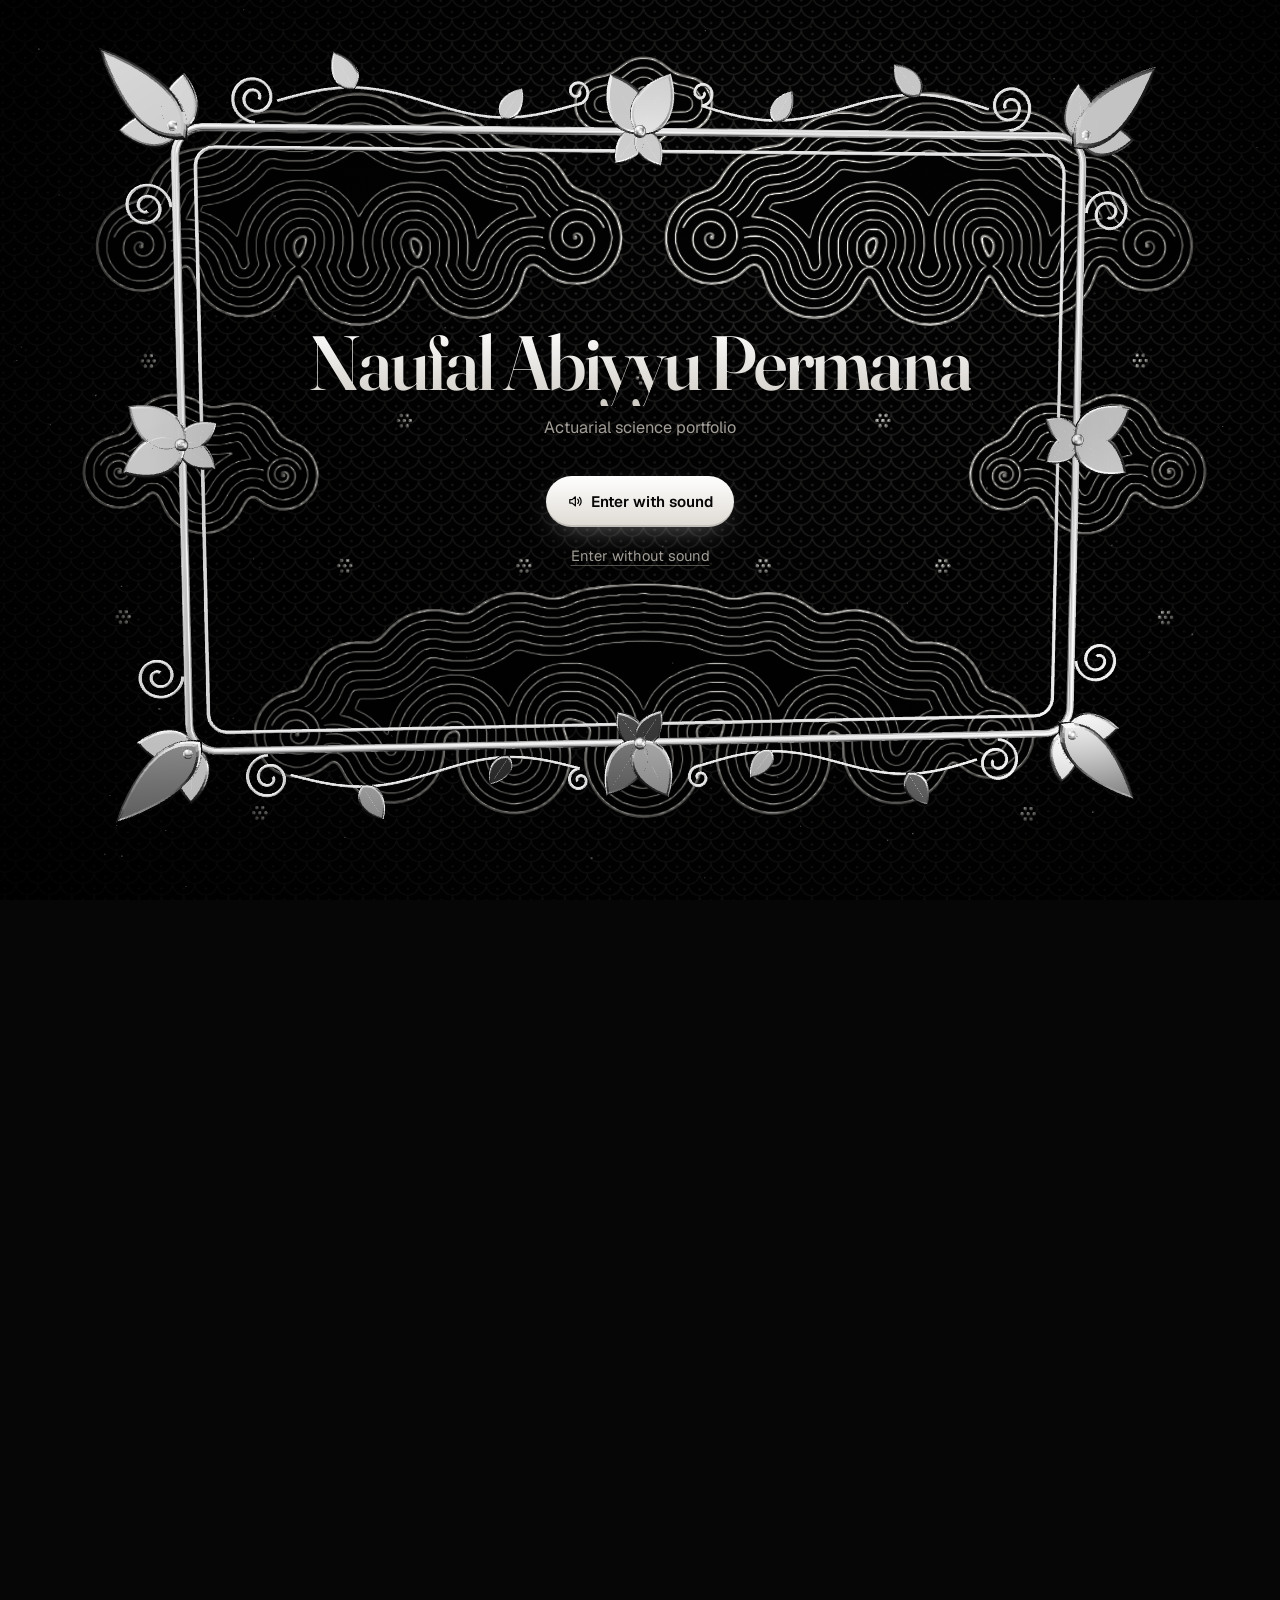
==== commit a6361ece: "Portfolio v7: five batik motifs, piano and strings backsound, 3D entry frame, sharper text and certi" ====
--- a/index.html
+++ b/index.html
@@ -12,22 +12,22 @@
 <meta property="og:title" content="Naufal Abiyyu Permana | Actuarial Science Portfolio">
 <meta property="og:description" content="Portfolio of Naufal Abiyyu Permana, an Actuarial Science undergraduate at Universitas Negeri Surabaya working on extreme value theory, copula models, and time series.">
 <meta property="og:url" content="https://nap-290806.github.io/">
-<meta property="og:image" content="https://nap-290806.github.io/og.jpg?v=6">
+<meta property="og:image" content="https://nap-290806.github.io/og.jpg?v=7">
 <meta property="og:image:width" content="1200">
 <meta property="og:image:height" content="630">
 <meta property="og:image:alt" content="Portfolio of Naufal Abiyyu Permana: his name and ID card over a black and white batik pattern">
-<meta name="twitter:image" content="https://nap-290806.github.io/og.jpg?v=6">
+<meta name="twitter:image" content="https://nap-290806.github.io/og.jpg?v=7">
 <meta name="twitter:card" content="summary_large_image">
 <link rel="icon" href="favicon.svg" type="image/svg+xml">
 <link rel="preload" href="fraunces.woff2" as="font" type="font/woff2" crossorigin>
 <link rel="preload" href="geist.woff2" as="font" type="font/woff2" crossorigin>
-<link rel="stylesheet" href="styles.css?v=6">
+<link rel="stylesheet" href="styles.css?v=7">
 <script>document.documentElement.classList.add('gated');setTimeout(function(){if(window.__napBooted)return;var l=document.getElementById('loader');if(l)l.parentNode.removeChild(l);var r=document.documentElement;r.classList.remove('gated');r.classList.add('no-webgl');},15000);</script>
 <script type="application/ld+json">{"@context":"https://schema.org","@type":"Person","name":"Naufal Abiyyu Permana","url":"https://nap-290806.github.io/","jobTitle":"Actuarial Science undergraduate","affiliation":{"@type":"CollegeOrUniversity","name":"Universitas Negeri Surabaya"},"address":{"@type":"PostalAddress","addressLocality":"Surabaya","addressRegion":"East Java","addressCountry":"ID"},"sameAs":["https://www.linkedin.com/in/naufal-abiyyu-permana/","https://orcid.org/0009-0002-7628-0830"],"knowsAbout":["Actuarial science","Extreme value theory","Copula models","Time series analysis","Risk analysis"]}</script>
 </head>
 <body>
 <a class="skip" href="#about">Skip to content</a>
-<canvas id="scene" aria-hidden="true" data-garuda="batik-garuda.svg?v=6" data-ground="batik-ground.svg?v=6"></canvas>
+<canvas id="scene" aria-hidden="true" data-v="7" data-ground="batik-ground.svg?v=7"></canvas>
 
 <div id="loader" role="dialog" aria-modal="true" aria-labelledby="gate-title" aria-describedby="gate-sub">
   <div class="gate" id="gate">
@@ -60,7 +60,7 @@
 </header>
 
 <main>
-<section class="hero" id="top">
+<section class="hero" id="top" data-batik="garuda">
   <div class="wrap hero-grid">
     <div class="hero-copy">
       <h1 class="hero-name" id="hero-name"><span class="line">Naufal Abiyyu</span> <span class="line">Permana</span></h1>
@@ -77,7 +77,7 @@
       <span class="strap" aria-hidden="true"></span>
       <span class="clip" aria-hidden="true"></span>
       <article class="idcard glass" aria-label="Student ID card">
-        <img class="id-photo" src="profile.webp?v=6" width="640" height="640" alt="Portrait of Naufal Abiyyu Permana in front of the GKN Surabaya building" decoding="async">
+        <img class="id-photo" src="profile.webp?v=7" width="800" height="800" alt="Portrait of Naufal Abiyyu Permana in front of the GKN Surabaya building" decoding="async">
         <div class="id-body">
           <p class="id-name">Naufal Abiyyu Permana</p>
           <p class="id-role">Actuarial Science, Universitas Negeri Surabaya</p>
@@ -94,7 +94,7 @@
 
 <div class="marquee" aria-hidden="true"><div class="mq-track"><span>Extreme value theory</span><svg class="mq-star" viewBox="0 0 24 24" aria-hidden="true"><ellipse cx="7.6" cy="7.6" rx="5.4" ry="3" transform="rotate(45 7.6 7.6)"/><ellipse cx="16.4" cy="7.6" rx="5.4" ry="3" transform="rotate(-45 16.4 7.6)"/><ellipse cx="7.6" cy="16.4" rx="5.4" ry="3" transform="rotate(-45 7.6 16.4)"/><ellipse cx="16.4" cy="16.4" rx="5.4" ry="3" transform="rotate(45 16.4 16.4)"/><circle cx="12" cy="12" r="1.5"/></svg><span>Copula models</span><svg class="mq-star" viewBox="0 0 24 24" aria-hidden="true"><ellipse cx="7.6" cy="7.6" rx="5.4" ry="3" transform="rotate(45 7.6 7.6)"/><ellipse cx="16.4" cy="7.6" rx="5.4" ry="3" transform="rotate(-45 16.4 7.6)"/><ellipse cx="7.6" cy="16.4" rx="5.4" ry="3" transform="rotate(-45 7.6 16.4)"/><ellipse cx="16.4" cy="16.4" rx="5.4" ry="3" transform="rotate(45 16.4 16.4)"/><circle cx="12" cy="12" r="1.5"/></svg><span>Bayesian networks</span><svg class="mq-star" viewBox="0 0 24 24" aria-hidden="true"><ellipse cx="7.6" cy="7.6" rx="5.4" ry="3" transform="rotate(45 7.6 7.6)"/><ellipse cx="16.4" cy="7.6" rx="5.4" ry="3" transform="rotate(-45 16.4 7.6)"/><ellipse cx="7.6" cy="16.4" rx="5.4" ry="3" transform="rotate(-45 7.6 16.4)"/><ellipse cx="16.4" cy="16.4" rx="5.4" ry="3" transform="rotate(45 16.4 16.4)"/><circle cx="12" cy="12" r="1.5"/></svg><span>Time series</span><svg class="mq-star" viewBox="0 0 24 24" aria-hidden="true"><ellipse cx="7.6" cy="7.6" rx="5.4" ry="3" transform="rotate(45 7.6 7.6)"/><ellipse cx="16.4" cy="7.6" rx="5.4" ry="3" transform="rotate(-45 16.4 7.6)"/><ellipse cx="7.6" cy="16.4" rx="5.4" ry="3" transform="rotate(-45 7.6 16.4)"/><ellipse cx="16.4" cy="16.4" rx="5.4" ry="3" transform="rotate(45 16.4 16.4)"/><circle cx="12" cy="12" r="1.5"/></svg><span>Survival models</span><svg class="mq-star" viewBox="0 0 24 24" aria-hidden="true"><ellipse cx="7.6" cy="7.6" rx="5.4" ry="3" transform="rotate(45 7.6 7.6)"/><ellipse cx="16.4" cy="7.6" rx="5.4" ry="3" transform="rotate(-45 16.4 7.6)"/><ellipse cx="7.6" cy="16.4" rx="5.4" ry="3" transform="rotate(-45 7.6 16.4)"/><ellipse cx="16.4" cy="16.4" rx="5.4" ry="3" transform="rotate(45 16.4 16.4)"/><circle cx="12" cy="12" r="1.5"/></svg><span>Risk theory</span><svg class="mq-star" viewBox="0 0 24 24" aria-hidden="true"><ellipse cx="7.6" cy="7.6" rx="5.4" ry="3" transform="rotate(45 7.6 7.6)"/><ellipse cx="16.4" cy="7.6" rx="5.4" ry="3" transform="rotate(-45 16.4 7.6)"/><ellipse cx="7.6" cy="16.4" rx="5.4" ry="3" transform="rotate(-45 7.6 16.4)"/><ellipse cx="16.4" cy="16.4" rx="5.4" ry="3" transform="rotate(45 16.4 16.4)"/><circle cx="12" cy="12" r="1.5"/></svg><span>Interest theory</span><svg class="mq-star" viewBox="0 0 24 24" aria-hidden="true"><ellipse cx="7.6" cy="7.6" rx="5.4" ry="3" transform="rotate(45 7.6 7.6)"/><ellipse cx="16.4" cy="7.6" rx="5.4" ry="3" transform="rotate(-45 16.4 7.6)"/><ellipse cx="7.6" cy="16.4" rx="5.4" ry="3" transform="rotate(-45 7.6 16.4)"/><ellipse cx="16.4" cy="16.4" rx="5.4" ry="3" transform="rotate(45 16.4 16.4)"/><circle cx="12" cy="12" r="1.5"/></svg><span>Multiple linear regression</span><svg class="mq-star" viewBox="0 0 24 24" aria-hidden="true"><ellipse cx="7.6" cy="7.6" rx="5.4" ry="3" transform="rotate(45 7.6 7.6)"/><ellipse cx="16.4" cy="7.6" rx="5.4" ry="3" transform="rotate(-45 16.4 7.6)"/><ellipse cx="7.6" cy="16.4" rx="5.4" ry="3" transform="rotate(-45 7.6 16.4)"/><ellipse cx="16.4" cy="16.4" rx="5.4" ry="3" transform="rotate(45 16.4 16.4)"/><circle cx="12" cy="12" r="1.5"/></svg><span>Monte Carlo simulation</span><svg class="mq-star" viewBox="0 0 24 24" aria-hidden="true"><ellipse cx="7.6" cy="7.6" rx="5.4" ry="3" transform="rotate(45 7.6 7.6)"/><ellipse cx="16.4" cy="7.6" rx="5.4" ry="3" transform="rotate(-45 16.4 7.6)"/><ellipse cx="7.6" cy="16.4" rx="5.4" ry="3" transform="rotate(-45 7.6 16.4)"/><ellipse cx="16.4" cy="16.4" rx="5.4" ry="3" transform="rotate(45 16.4 16.4)"/><circle cx="12" cy="12" r="1.5"/></svg><span>Extreme value theory</span><svg class="mq-star" viewBox="0 0 24 24" aria-hidden="true"><ellipse cx="7.6" cy="7.6" rx="5.4" ry="3" transform="rotate(45 7.6 7.6)"/><ellipse cx="16.4" cy="7.6" rx="5.4" ry="3" transform="rotate(-45 16.4 7.6)"/><ellipse cx="7.6" cy="16.4" rx="5.4" ry="3" transform="rotate(-45 7.6 16.4)"/><ellipse cx="16.4" cy="16.4" rx="5.4" ry="3" transform="rotate(45 16.4 16.4)"/><circle cx="12" cy="12" r="1.5"/></svg><span>Copula models</span><svg class="mq-star" viewBox="0 0 24 24" aria-hidden="true"><ellipse cx="7.6" cy="7.6" rx="5.4" ry="3" transform="rotate(45 7.6 7.6)"/><ellipse cx="16.4" cy="7.6" rx="5.4" ry="3" transform="rotate(-45 16.4 7.6)"/><ellipse cx="7.6" cy="16.4" rx="5.4" ry="3" transform="rotate(-45 7.6 16.4)"/><ellipse cx="16.4" cy="16.4" rx="5.4" ry="3" transform="rotate(45 16.4 16.4)"/><circle cx="12" cy="12" r="1.5"/></svg><span>Bayesian networks</span><svg class="mq-star" viewBox="0 0 24 24" aria-hidden="true"><ellipse cx="7.6" cy="7.6" rx="5.4" ry="3" transform="rotate(45 7.6 7.6)"/><ellipse cx="16.4" cy="7.6" rx="5.4" ry="3" transform="rotate(-45 16.4 7.6)"/><ellipse cx="7.6" cy="16.4" rx="5.4" ry="3" transform="rotate(-45 7.6 16.4)"/><ellipse cx="16.4" cy="16.4" rx="5.4" ry="3" transform="rotate(45 16.4 16.4)"/><circle cx="12" cy="12" r="1.5"/></svg><span>Time series</span><svg class="mq-star" viewBox="0 0 24 24" aria-hidden="true"><ellipse cx="7.6" cy="7.6" rx="5.4" ry="3" transform="rotate(45 7.6 7.6)"/><ellipse cx="16.4" cy="7.6" rx="5.4" ry="3" transform="rotate(-45 16.4 7.6)"/><ellipse cx="7.6" cy="16.4" rx="5.4" ry="3" transform="rotate(-45 7.6 16.4)"/><ellipse cx="16.4" cy="16.4" rx="5.4" ry="3" transform="rotate(45 16.4 16.4)"/><circle cx="12" cy="12" r="1.5"/></svg><span>Survival models</span><svg class="mq-star" viewBox="0 0 24 24" aria-hidden="true"><ellipse cx="7.6" cy="7.6" rx="5.4" ry="3" transform="rotate(45 7.6 7.6)"/><ellipse cx="16.4" cy="7.6" rx="5.4" ry="3" transform="rotate(-45 16.4 7.6)"/><ellipse cx="7.6" cy="16.4" rx="5.4" ry="3" transform="rotate(-45 7.6 16.4)"/><ellipse cx="16.4" cy="16.4" rx="5.4" ry="3" transform="rotate(45 16.4 16.4)"/><circle cx="12" cy="12" r="1.5"/></svg><span>Risk theory</span><svg class="mq-star" viewBox="0 0 24 24" aria-hidden="true"><ellipse cx="7.6" cy="7.6" rx="5.4" ry="3" transform="rotate(45 7.6 7.6)"/><ellipse cx="16.4" cy="7.6" rx="5.4" ry="3" transform="rotate(-45 16.4 7.6)"/><ellipse cx="7.6" cy="16.4" rx="5.4" ry="3" transform="rotate(-45 7.6 16.4)"/><ellipse cx="16.4" cy="16.4" rx="5.4" ry="3" transform="rotate(45 16.4 16.4)"/><circle cx="12" cy="12" r="1.5"/></svg><span>Interest theory</span><svg class="mq-star" viewBox="0 0 24 24" aria-hidden="true"><ellipse cx="7.6" cy="7.6" rx="5.4" ry="3" transform="rotate(45 7.6 7.6)"/><ellipse cx="16.4" cy="7.6" rx="5.4" ry="3" transform="rotate(-45 16.4 7.6)"/><ellipse cx="7.6" cy="16.4" rx="5.4" ry="3" transform="rotate(-45 7.6 16.4)"/><ellipse cx="16.4" cy="16.4" rx="5.4" ry="3" transform="rotate(45 16.4 16.4)"/><circle cx="12" cy="12" r="1.5"/></svg><span>Multiple linear regression</span><svg class="mq-star" viewBox="0 0 24 24" aria-hidden="true"><ellipse cx="7.6" cy="7.6" rx="5.4" ry="3" transform="rotate(45 7.6 7.6)"/><ellipse cx="16.4" cy="7.6" rx="5.4" ry="3" transform="rotate(-45 16.4 7.6)"/><ellipse cx="7.6" cy="16.4" rx="5.4" ry="3" transform="rotate(-45 7.6 16.4)"/><ellipse cx="16.4" cy="16.4" rx="5.4" ry="3" transform="rotate(45 16.4 16.4)"/><circle cx="12" cy="12" r="1.5"/></svg><span>Monte Carlo simulation</span><svg class="mq-star" viewBox="0 0 24 24" aria-hidden="true"><ellipse cx="7.6" cy="7.6" rx="5.4" ry="3" transform="rotate(45 7.6 7.6)"/><ellipse cx="16.4" cy="7.6" rx="5.4" ry="3" transform="rotate(-45 16.4 7.6)"/><ellipse cx="7.6" cy="16.4" rx="5.4" ry="3" transform="rotate(-45 7.6 16.4)"/><ellipse cx="16.4" cy="16.4" rx="5.4" ry="3" transform="rotate(45 16.4 16.4)"/><circle cx="12" cy="12" r="1.5"/></svg></div></div>
 
-<section class="sec" id="about">
+<section class="sec" id="about" data-batik="kawung">
   <div class="wrap">
     <h2 class="h2" data-reveal>About</h2>
     <div class="about-grid">
@@ -113,7 +113,7 @@
   </div>
 </section>
 
-<section class="sec" id="research">
+<section class="sec" id="research" data-batik="parang">
   <div class="wrap">
     <div class="sec-head">
       <h2 class="h2" data-reveal>Research and analysis</h2>
@@ -243,7 +243,7 @@
   </div>
 </section>
 
-<section class="sec" id="experience">
+<section class="sec" id="experience" data-batik="truntum">
   <div class="wrap">
     <h2 class="h2" data-reveal>Experience and education</h2>
     <div class="exp-grid">
@@ -264,7 +264,7 @@
   </div>
 </section>
 
-<section class="sec" id="credentials">
+<section class="sec" id="credentials" data-batik="megamendung">
   <div class="wrap">
     <div class="sec-head">
       <h2 class="h2" data-reveal>Credentials</h2>
@@ -279,13 +279,13 @@
     
     <div class="cred" role="tabpanel" id="panel-certs" aria-labelledby="tab-certs">
       <div class="cert-grid">
-<button class="cert glass" type="button" data-spring data-reveal data-zoom="cert-iblu.webp?v=6" data-w="634" data-h="449" data-title="Certified Data Analyst Using Microsoft Excel" data-meta="IBLU Academy, October 2026. Certificate ID HOVc-jqx4">
-  <span class="cert-img"><img src="cert-iblu.webp?v=6" width="634" height="449" loading="lazy" decoding="async" alt="Certificate: Certified Data Analyst Using Microsoft Excel"></span>
+<button class="cert glass" type="button" data-spring data-reveal data-zoom="cert-iblu-full.webp?v=7" data-w="2000" data-h="1414" data-title="Certified Data Analyst Using Microsoft Excel" data-meta="IBLU Academy, October 2026. Certificate ID HOVc-jqx4">
+  <span class="cert-img"><img src="cert-iblu.webp?v=7" srcset="cert-iblu.webp?v=7 640w, cert-iblu-full.webp?v=7 2000w" sizes="(max-width: 640px) 46vw, 300px" width="640" height="452" loading="lazy" decoding="async" alt="Certificate: Certified Data Analyst Using Microsoft Excel"></span>
   <span class="cert-title">Certified Data Analyst Using Microsoft Excel</span>
   <span class="cert-meta">IBLU Academy, October 2026. Certificate ID HOVc-jqx4</span>
 </button>
-<button class="cert glass" type="button" data-spring data-reveal data-zoom="cert-aws.webp?v=6" data-w="634" data-h="490" data-title="AWS Cloud Practitioner Essentials" data-meta="AWS Training &amp; Certification, course completion, July 2026">
-  <span class="cert-img"><img src="cert-aws.webp?v=6" width="634" height="490" loading="lazy" decoding="async" alt="Certificate: AWS Cloud Practitioner Essentials"></span>
+<button class="cert glass" type="button" data-spring data-reveal data-zoom="cert-aws-full.webp?v=7" data-w="2000" data-h="1545" data-title="AWS Cloud Practitioner Essentials" data-meta="AWS Training &amp; Certification, course completion, July 2026">
+  <span class="cert-img"><img src="cert-aws.webp?v=7" srcset="cert-aws.webp?v=7 640w, cert-aws-full.webp?v=7 2000w" sizes="(max-width: 640px) 46vw, 300px" width="640" height="495" loading="lazy" decoding="async" alt="Certificate: AWS Cloud Practitioner Essentials"></span>
   <span class="cert-title">AWS Cloud Practitioner Essentials</span>
   <span class="cert-meta">AWS Training &amp; Certification, course completion, July 2026</span>
 </button></div>
@@ -293,23 +293,23 @@
     </div>
     <div class="cred" role="tabpanel" id="panel-finance" aria-labelledby="tab-finance" hidden>
       <div class="cert-grid">
-<button class="cert glass" type="button" data-spring data-reveal data-zoom="cert-ojk.webp?v=6" data-w="472" data-h="666" data-title="Risk &amp; Governance Summit 2026" data-meta="Financial Services Authority (OJK), Jakarta, July 2026">
-  <span class="cert-img"><img src="cert-ojk.webp?v=6" width="472" height="666" loading="lazy" decoding="async" alt="Certificate: Risk &amp; Governance Summit 2026"></span>
+<button class="cert glass" type="button" data-spring data-reveal data-zoom="cert-ojk-full.webp?v=7" data-w="1240" data-h="1753" data-title="Risk &amp; Governance Summit 2026" data-meta="Financial Services Authority (OJK), Jakarta, July 2026">
+  <span class="cert-img"><img src="cert-ojk.webp?v=7" srcset="cert-ojk.webp?v=7 640w, cert-ojk-full.webp?v=7 1240w" sizes="(max-width: 640px) 46vw, 300px" width="640" height="905" loading="lazy" decoding="async" alt="Certificate: Risk &amp; Governance Summit 2026"></span>
   <span class="cert-title">Risk &amp; Governance Summit 2026</span>
   <span class="cert-meta">Financial Services Authority (OJK), Jakarta, July 2026</span>
 </button>
-<button class="cert glass" type="button" data-spring data-reveal data-zoom="cert-lps.webp?v=6" data-w="634" data-h="450" data-title="LPS Call for Research 2026" data-meta="Banking research writing seminar, Indonesia Deposit Insurance Corporation (LPS), July 2026">
-  <span class="cert-img"><img src="cert-lps.webp?v=6" width="634" height="450" loading="lazy" decoding="async" alt="Certificate: LPS Call for Research 2026"></span>
+<button class="cert glass" type="button" data-spring data-reveal data-zoom="cert-lps-full.webp?v=7" data-w="1600" data-h="1132" data-title="LPS Call for Research 2026" data-meta="Banking research writing seminar, Indonesia Deposit Insurance Corporation (LPS), July 2026">
+  <span class="cert-img"><img src="cert-lps.webp?v=7" srcset="cert-lps.webp?v=7 640w, cert-lps-full.webp?v=7 1600w" sizes="(max-width: 640px) 46vw, 300px" width="640" height="453" loading="lazy" decoding="async" alt="Certificate: LPS Call for Research 2026"></span>
   <span class="cert-title">LPS Call for Research 2026</span>
   <span class="cert-meta">Banking research writing seminar, Indonesia Deposit Insurance Corporation (LPS), July 2026</span>
 </button>
-<button class="cert glass" type="button" data-spring data-reveal data-zoom="cert-idei.webp?v=6" data-w="634" data-h="450" data-title="National Seminar on Bank Resolution and the LPS Policy Guarantee Program" data-meta="IDEI with LPS, September 2026">
-  <span class="cert-img"><img src="cert-idei.webp?v=6" width="634" height="450" loading="lazy" decoding="async" alt="Certificate: National Seminar on Bank Resolution and the LPS Policy Guarantee Program"></span>
+<button class="cert glass" type="button" data-spring data-reveal data-zoom="cert-idei-full.webp?v=7" data-w="1491" data-h="1055" data-title="National Seminar on Bank Resolution and the LPS Policy Guarantee Program" data-meta="IDEI with LPS, September 2026">
+  <span class="cert-img"><img src="cert-idei.webp?v=7" srcset="cert-idei.webp?v=7 640w, cert-idei-full.webp?v=7 1491w" sizes="(max-width: 640px) 46vw, 300px" width="640" height="453" loading="lazy" decoding="async" alt="Certificate: National Seminar on Bank Resolution and the LPS Policy Guarantee Program"></span>
   <span class="cert-title">National Seminar on Bank Resolution and the LPS Policy Guarantee Program</span>
   <span class="cert-meta">IDEI with LPS, September 2026</span>
 </button>
-<button class="cert glass" type="button" data-spring data-reveal data-zoom="cert-eis.webp?v=6" data-w="862" data-h="613" data-title="Economic Insight Series" data-meta="Komunita Regional Surabaya with Bank Indonesia, August 2026">
-  <span class="cert-img"><img src="cert-eis.webp?v=6" width="862" height="613" loading="lazy" decoding="async" alt="Certificate: Economic Insight Series"></span>
+<button class="cert glass" type="button" data-spring data-reveal data-zoom="cert-eis-full.webp?v=7" data-w="1240" data-h="878" data-title="Economic Insight Series" data-meta="Komunita Regional Surabaya with Bank Indonesia, August 2026">
+  <span class="cert-img"><img src="cert-eis.webp?v=7" srcset="cert-eis.webp?v=7 640w, cert-eis-full.webp?v=7 1240w" sizes="(max-width: 640px) 46vw, 300px" width="640" height="453" loading="lazy" decoding="async" alt="Certificate: Economic Insight Series"></span>
   <span class="cert-title">Economic Insight Series</span>
   <span class="cert-meta">Komunita Regional Surabaya with Bank Indonesia, August 2026</span>
 </button></div>
@@ -317,13 +317,13 @@
     </div>
     <div class="cred" role="tabpanel" id="panel-awards" aria-labelledby="tab-awards" hidden>
       <div class="cert-grid">
-<button class="cert glass" type="button" data-spring data-reveal data-zoom="cert-smart.webp?v=6" data-w="634" data-h="450" data-title="Financial Mathematics Tutor, SMART 2026" data-meta="HMP Sains Aktuaria UNESA, April to May 2026">
-  <span class="cert-img"><img src="cert-smart.webp?v=6" width="634" height="450" loading="lazy" decoding="async" alt="Certificate: Financial Mathematics Tutor, SMART 2026"></span>
+<button class="cert glass" type="button" data-spring data-reveal data-zoom="cert-smart-full.webp?v=7" data-w="2000" data-h="1414" data-title="Financial Mathematics Tutor, SMART 2026" data-meta="HMP Sains Aktuaria UNESA, April to May 2026">
+  <span class="cert-img"><img src="cert-smart.webp?v=7" srcset="cert-smart.webp?v=7 640w, cert-smart-full.webp?v=7 2000w" sizes="(max-width: 640px) 46vw, 300px" width="640" height="453" loading="lazy" decoding="async" alt="Certificate: Financial Mathematics Tutor, SMART 2026"></span>
   <span class="cert-title">Financial Mathematics Tutor, SMART 2026</span>
   <span class="cert-meta">HMP Sains Aktuaria UNESA, April to May 2026</span>
 </button>
-<button class="cert glass" type="button" data-spring data-reveal data-zoom="cert-digivathon.webp?v=6" data-w="862" data-h="612" data-title="DIGIVATHON 2026" data-meta="Certificate of participation, DIGNITY, Universitas Pendidikan Indonesia, August 2026">
-  <span class="cert-img"><img src="cert-digivathon.webp?v=6" width="862" height="612" loading="lazy" decoding="async" alt="Certificate: DIGIVATHON 2026"></span>
+<button class="cert glass" type="button" data-spring data-reveal data-zoom="cert-digivathon-full.webp?v=7" data-w="1240" data-h="876" data-title="DIGIVATHON 2026" data-meta="Certificate of participation, DIGNITY, Universitas Pendidikan Indonesia, August 2026">
+  <span class="cert-img"><img src="cert-digivathon.webp?v=7" srcset="cert-digivathon.webp?v=7 640w, cert-digivathon-full.webp?v=7 1240w" sizes="(max-width: 640px) 46vw, 300px" width="640" height="452" loading="lazy" decoding="async" alt="Certificate: DIGIVATHON 2026"></span>
   <span class="cert-title">DIGIVATHON 2026</span>
   <span class="cert-meta">Certificate of participation, DIGNITY, Universitas Pendidikan Indonesia, August 2026</span>
 </button></div>
@@ -344,7 +344,7 @@
   </div>
 </section>
 
-<section class="sec sec-contact" id="contact">
+<section class="sec sec-contact" id="contact" data-batik="garuda">
   <div class="wrap">
     <div class="panel glass contact" data-reveal>
       <h2 class="h2 contact-h">Let's talk about risk</h2>
@@ -378,7 +378,7 @@
 </dialog>
 
 <noscript><style>#loader{display:none}.hero-name{color:#F4F2EE!important}</style></noscript>
-<script type="module" src="app.js?v=6"></script>
+<script type="module" src="app.js?v=7"></script>
 <script nomodule>var l=document.getElementById('loader');if(l)l.parentNode.removeChild(l);document.documentElement.classList.remove('gated');document.documentElement.classList.add('no-webgl');</script>
 </body>
 </html>
--- a/styles.css
+++ b/styles.css
@@ -1,2 +1,2 @@
 /*! tailwindcss v4.3.5 | MIT License | https://tailwindcss.com */
-@layer properties{@supports (((-webkit-hyphens:none)) and (not (margin-trim:block))) or ((-moz-orient:inline) and (not (color:rgb(from red r g b)))){*,:before,:after,::backdrop{--tw-rotate-x:initial;--tw-rotate-y:initial;--tw-rotate-z:initial;--tw-skew-x:initial;--tw-skew-y:initial;--tw-border-style:solid;--tw-shadow:0 0 #0000;--tw-shadow-color:initial;--tw-shadow-alpha:100%;--tw-inset-shadow:0 0 #0000;--tw-inset-shadow-color:initial;--tw-inset-shadow-alpha:100%;--tw-ring-color:initial;--tw-ring-shadow:0 0 #0000;--tw-inset-ring-color:initial;--tw-inset-ring-shadow:0 0 #0000;--tw-ring-inset:initial;--tw-ring-offset-width:0px;--tw-ring-offset-color:#fff;--tw-ring-offset-shadow:0 0 #0000;--tw-blur:initial;--tw-brightness:initial;--tw-contrast:initial;--tw-grayscale:initial;--tw-hue-rotate:initial;--tw-invert:initial;--tw-opacity:initial;--tw-saturate:initial;--tw-sepia:initial;--tw-drop-shadow:initial;--tw-drop-shadow-color:initial;--tw-drop-shadow-alpha:100%;--tw-drop-shadow-size:initial;--tw-backdrop-blur:initial;--tw-backdrop-brightness:initial;--tw-backdrop-contrast:initial;--tw-backdrop-grayscale:initial;--tw-backdrop-hue-rotate:initial;--tw-backdrop-invert:initial;--tw-backdrop-opacity:initial;--tw-backdrop-saturate:initial;--tw-backdrop-sepia:initial;--tw-font-weight:initial}}}@layer theme{:root,:host{--font-sans:"Geist", ui-sans-serif, system-ui, sans-serif;--font-mono:ui-monospace, SFMono-Regular, Menlo, Monaco, Consolas, "Liberation Mono", "Courier New", monospace;--spacing:.25rem;--text-sm:.875rem;--text-sm--line-height:calc(1.25 / .875);--font-weight-semibold:600;--default-font-family:var(--font-sans);--default-mono-font-family:var(--font-mono);--color-abyss:#060606;--color-frost:#f4f2ee;--color-soft:#d6d3cd;--color-mist:#a29e97;--color-pale:#e2dfd9;--color-bright:#fff;--color-accent:#fff;--font-display:"Fraunces", "Iowan Old Style", Georgia, serif}}@layer base{*,:after,:before,::backdrop{box-sizing:border-box;border:0 solid;margin:0;padding:0}::file-selector-button{box-sizing:border-box;border:0 solid;margin:0;padding:0}html,:host{-webkit-text-size-adjust:100%;tab-size:4;line-height:1.5;font-family:var(--default-font-family,-apple-system, BlinkMacSystemFont, "Segoe UI", Roboto, "Helvetica Neue", "Noto Sans", Arial, sans-serif, "Apple Color Emoji", "Segoe UI Emoji", "Segoe UI Symbol", "Noto Color Emoji");font-feature-settings:var(--default-font-feature-settings,normal);font-variation-settings:var(--default-font-variation-settings,normal);-webkit-tap-highlight-color:transparent}hr{height:0;color:inherit;border-top-width:1px}abbr:where([title]){-webkit-text-decoration:underline dotted;text-decoration:underline dotted}h1,h2,h3,h4,h5,h6{font-size:inherit;font-weight:inherit}a{color:inherit;-webkit-text-decoration:inherit;-webkit-text-decoration:inherit;-webkit-text-decoration:inherit;text-decoration:inherit}b,strong{font-weight:bolder}code,kbd,samp,pre{font-family:var(--default-mono-font-family,ui-monospace, SFMono-Regular, Menlo, Monaco, Consolas, "Liberation Mono", "Courier New", monospace);font-feature-settings:var(--default-mono-font-feature-settings,normal);font-variation-settings:var(--default-mono-font-variation-settings,normal);font-size:1em}small{font-size:80%}sub,sup{vertical-align:baseline;font-size:75%;line-height:0;position:relative}sub{bottom:-.25em}sup{top:-.5em}table{text-indent:0;border-color:inherit;border-collapse:collapse}:-moz-focusring:where(:not(iframe)){outline:auto}progress{vertical-align:baseline}summary{display:list-item}ol,ul,menu{list-style:none}img,svg,video,canvas,audio,iframe,embed,object{vertical-align:middle;display:block}img,video{max-width:100%;height:auto}button,input,select,optgroup,textarea{font:inherit;font-feature-settings:inherit;font-variation-settings:inherit;letter-spacing:inherit;color:inherit;opacity:1;background-color:#0000;border-radius:0}::file-selector-button{font:inherit;font-feature-settings:inherit;font-variation-settings:inherit;letter-spacing:inherit;color:inherit;opacity:1;background-color:#0000;border-radius:0}:where(select:is([multiple],[size])) optgroup{font-weight:bolder}:where(select:is([multiple],[size])) optgroup option{padding-inline-start:20px}::file-selector-button{margin-inline-end:4px}::placeholder{opacity:1}@supports (not ((-webkit-appearance:-apple-pay-button))) or (contain-intrinsic-size:1px){::placeholder{color:currentColor}@supports (color:color-mix(in lab, red, red)){::placeholder{color:color-mix(in oklab, currentcolor 50%, transparent)}}}textarea{resize:vertical}::-webkit-search-decoration{-webkit-appearance:none}::-webkit-date-and-time-value{min-height:1lh;text-align:inherit}::-webkit-datetime-edit{display:inline-flex}::-webkit-datetime-edit-fields-wrapper{padding:0}::-webkit-datetime-edit{padding-block:0}::-webkit-datetime-edit-year-field{padding-block:0}::-webkit-datetime-edit-month-field{padding-block:0}::-webkit-datetime-edit-day-field{padding-block:0}::-webkit-datetime-edit-hour-field{padding-block:0}::-webkit-datetime-edit-minute-field{padding-block:0}::-webkit-datetime-edit-second-field{padding-block:0}::-webkit-datetime-edit-millisecond-field{padding-block:0}::-webkit-datetime-edit-meridiem-field{padding-block:0}::-webkit-calendar-picker-indicator{line-height:1}:-moz-ui-invalid{box-shadow:none}button,input:where([type=button],[type=reset],[type=submit]){appearance:button}::file-selector-button{appearance:button}::-webkit-inner-spin-button{height:auto}::-webkit-outer-spin-button{height:auto}[hidden]:where(:not([hidden=until-found])){display:none!important}html{background:var(--color-abyss);color-scheme:dark;scroll-behavior:smooth;-webkit-text-size-adjust:100%;scroll-padding-top:6rem;overflow-x:clip}body{font-family:var(--font-sans);color:var(--color-frost);-webkit-font-smoothing:antialiased;-moz-osx-font-smoothing:grayscale;background:radial-gradient(120% 80% at 72% 0,#171717 0%,#0b0b0b 38%,#060606 78%) fixed;min-height:100vh;font-size:1.0625rem;line-height:1.65;overflow-x:hidden}::selection{background:#ffffff47}:focus-visible{outline:2px solid var(--color-pale);outline-offset:3px}dialog{color:inherit;max-width:none;max-height:none}button{font:inherit;color:inherit}}@layer components;@layer utilities{.visible{visibility:visible}.visible\!{visibility:visible!important}.absolute{position:absolute}.fixed{position:fixed}.relative{position:relative}.static{position:static}.block{display:block}.flex{display:flex}.grid{display:grid}.hidden{display:none}.inline{display:inline}.inline-block{display:inline-block}.grow{flex-grow:1}.transform{transform:var(--tw-rotate-x, ) var(--tw-rotate-y, ) var(--tw-rotate-z, ) var(--tw-skew-x, ) var(--tw-skew-y, )}.resize{resize:both}.rounded{border-radius:.25rem}.border{border-style:var(--tw-border-style);border-width:1px}.shadow{--tw-shadow:0 1px 3px 0 var(--tw-shadow-color,#0000001a), 0 1px 2px -1px var(--tw-shadow-color,#0000001a);box-shadow:var(--tw-inset-shadow), var(--tw-inset-ring-shadow), var(--tw-ring-offset-shadow), var(--tw-ring-shadow), var(--tw-shadow)}.ring{--tw-ring-shadow:var(--tw-ring-inset, ) 0 0 0 calc(1px + var(--tw-ring-offset-width)) var(--tw-ring-color,currentcolor);box-shadow:var(--tw-inset-shadow), var(--tw-inset-ring-shadow), var(--tw-ring-offset-shadow), var(--tw-ring-shadow), var(--tw-shadow)}.blur{--tw-blur:blur(8px);filter:var(--tw-blur, ) var(--tw-brightness, ) var(--tw-contrast, ) var(--tw-grayscale, ) var(--tw-hue-rotate, ) var(--tw-invert, ) var(--tw-saturate, ) var(--tw-sepia, ) var(--tw-drop-shadow, )}.filter{filter:var(--tw-blur, ) var(--tw-brightness, ) var(--tw-contrast, ) var(--tw-grayscale, ) var(--tw-hue-rotate, ) var(--tw-invert, ) var(--tw-saturate, ) var(--tw-sepia, ) var(--tw-drop-shadow, )}.backdrop-filter{-webkit-backdrop-filter:var(--tw-backdrop-blur, ) var(--tw-backdrop-brightness, ) var(--tw-backdrop-contrast, ) var(--tw-backdrop-grayscale, ) var(--tw-backdrop-hue-rotate, ) var(--tw-backdrop-invert, ) var(--tw-backdrop-opacity, ) var(--tw-backdrop-saturate, ) var(--tw-backdrop-sepia, );backdrop-filter:var(--tw-backdrop-blur, ) var(--tw-backdrop-brightness, ) var(--tw-backdrop-contrast, ) var(--tw-backdrop-grayscale, ) var(--tw-backdrop-hue-rotate, ) var(--tw-backdrop-invert, ) var(--tw-backdrop-opacity, ) var(--tw-backdrop-saturate, ) var(--tw-backdrop-sepia, )}}@font-face{font-family:Fraunces;src:url(fraunces.woff2)format("woff2");font-weight:100 900;font-style:normal;font-display:swap}@font-face{font-family:Geist;src:url(geist.woff2)format("woff2");font-weight:100 900;font-style:normal;font-display:swap}#scene{z-index:0;width:100vw;height:100lvh;display:block;position:fixed;inset:0}.no-webgl #scene{display:none}.no-webgl body:before{content:"";z-index:0;pointer-events:none;opacity:.07;background:url(batik-ground.svg) 0 0/88px 88px;position:fixed;inset:0}.no-webgl body:after{content:"";z-index:0;pointer-events:none;opacity:.16;aspect-ratio:1.4;background:url(batik-garuda.svg) 50%/contain no-repeat;width:min(1200px,120vw);position:fixed;top:4vh;right:-12vw}main,.foot{z-index:1;position:relative}.wrap{width:min(1180px,100% - 2.5rem);margin-inline:auto}.skip{top:calc(var(--spacing) * 3);left:calc(var(--spacing) * 3);background-color:var(--color-frost);padding-inline:calc(var(--spacing) * 4);padding-block:calc(var(--spacing) * 2);--tw-font-weight:var(--font-weight-semibold);font-weight:var(--font-weight-semibold);color:var(--color-abyss);z-index:200;border-radius:2147483647px;position:fixed;transform:translateY(-200%)}.skip:focus{transform:none}.ic{fill:none;stroke:currentColor;stroke-width:1.8px;stroke-linecap:round;stroke-linejoin:round;flex:none;width:1.1em;height:1.1em}.glass{--mx:50%;--my:-60%;--rim:0;isolation:isolate;border-radius:var(--r,28px);-webkit-backdrop-filter:blur(24px)saturate(180%);backdrop-filter:blur(24px)saturate(180%);background:linear-gradient(160deg,#ffffff1a,#ffffff08 46%,#ffffff0e);position:relative;box-shadow:inset 0 1px #ffffff2b,inset 0 -1px #ffffff08,0 1px 2px #00000073,0 12px 28px -10px #0009,0 40px 80px -30px #000000bf}.glass:before{content:"";border-radius:inherit;pointer-events:none;z-index:2;background:radial-gradient(260px circle at var(--mx) var(--my), rgb(255 255 255/calc(.2 + .78 * var(--rim))), rgb(205 205 205/calc(.1 + .34 * var(--rim))) 42%, #ffffff16 76%);-webkit-mask-composite:xor;-webkit-mask-composite:xor;-webkit-mask-source-type:auto,auto;padding:1px;position:absolute;inset:0;-webkit-mask-image:linear-gradient(#000 0 0),linear-gradient(#000 0 0);-webkit-mask-position:0 0,0 0;-webkit-mask-size:auto,auto;-webkit-mask-repeat:repeat,repeat;-webkit-mask-clip:content-box,border-box;-webkit-mask-origin:content-box,border-box;-webkit-mask-composite:xor;mask-composite:exclude;-webkit-mask-source-type:auto,auto;mask-mode:match-source,match-source}.glass:after{content:"";border-radius:inherit;pointer-events:none;z-index:-1;background:radial-gradient(380px circle at var(--mx) var(--my), #ffffff1a, transparent 62%);opacity:var(--rim);transition:opacity .35s;position:absolute;inset:0}[data-spring],[data-reveal],[data-tabitem]{transform:translateY(var(--ty,0px)) perspective(900px) rotateX(var(--rx,0deg)) rotateY(var(--ry,0deg)) scale(var(--sc,1))}[data-spring]{will-change:transform}html.gated,html.gated body{overflow:hidden}#loader{z-index:100;touch-action:none;overscroll-behavior:contain;background:radial-gradient(70% 55% at 50% 42%,#171717 0%,#0b0b0b 50%,#050505 85%);place-items:center;padding:1.5rem;display:grid;position:fixed;inset:0}#loader:before{content:"";pointer-events:none;opacity:.07;background:url(batik-ground.svg) 0 0/88px 88px;position:absolute;inset:0}#loader:after{content:"";aspect-ratio:1.4;pointer-events:none;opacity:.14;background:url(batik-garuda.svg) 50%/contain no-repeat;width:min(1180px,160vw);position:absolute;top:50%;left:50%;transform:translate(-50%,-54%)}.gate,.count{z-index:1;position:relative}.gate{text-align:center;justify-items:center;gap:.55rem;max-width:min(46rem,100%);display:grid}.gate-name{font-family:var(--font-display);letter-spacing:-.035em;font-variation-settings:"opsz" 144;text-wrap:balance;color:#0000;background:linear-gradient(#fff,#cfcbc4);-webkit-background-clip:text;background-clip:text;padding-bottom:.08em;font-size:clamp(2.4rem,8vw,4.8rem);font-weight:560;line-height:.98}.gate-sub{color:var(--color-mist);font-size:1.02rem}.gate-actions{justify-items:center;gap:.6rem;margin-top:1.6rem;display:grid}.gate-go{padding:.95rem 1.6rem;font-size:1rem}.gate-quiet{cursor:pointer;color:var(--color-mist);text-underline-offset:.25em;padding:.45rem .8rem;font-size:.92rem;-webkit-text-decoration:underline #a29e9780;text-decoration:underline #a29e9780;transition:color .2s}.gate-quiet:hover{color:var(--color-frost)}.count{justify-items:center;gap:1rem;display:grid}.count[hidden],.gate[hidden]{display:none}.loader-num{font-family:var(--font-display);letter-spacing:-.04em;font-variant-numeric:tabular-nums;font-size:clamp(5rem,16vw,10rem);line-height:1}.loader-pct{color:var(--color-mist);vertical-align:top;margin-left:.12em;font-size:.35em}.loader-bar{background:#ffffff1f;border-radius:2px;width:min(260px,60vw);height:2px;overflow:hidden}#loader-fill{transform-origin:0;background:linear-gradient(90deg,#8f8b85,#fff);height:100%;display:block;transform:scaleX(0)}.loader-note{font-size:var(--text-sm);line-height:var(--tw-leading,var(--text-sm--line-height));color:var(--color-mist)}.flash{z-index:101;pointer-events:none;opacity:0;background:radial-gradient(60% 50% at 50% 45%,#fffffff2,#dcdcdc66 40%,#fff0 75%);position:fixed;inset:0}.nav{--r:999px;align-items:center;gap:var(--spacing);top:max(14px, env(safe-area-inset-top));z-index:50;width:max-content;max-width:calc(100vw - 1rem);margin-inline:auto;padding:.38rem;display:flex;position:fixed;left:0;right:0}.nav nav a{color:var(--color-mist);white-space:nowrap;border-radius:2147483647px;padding:.5rem .95rem;font-size:.9rem;transition:color .25s;position:relative}.nav nav a:hover,.nav nav a[aria-current=true],.nav nav a.under{color:#fff}.nav-brand{font-family:var(--font-display);--tw-font-weight:var(--font-weight-semibold);font-weight:var(--font-weight-semibold);color:var(--color-frost);letter-spacing:.02em;padding:.4rem .7rem .4rem 1rem}.nav-cv{align-items:center;gap:calc(var(--spacing) * 1.5);background-color:var(--color-frost);--tw-font-weight:var(--font-weight-semibold);font-weight:var(--font-weight-semibold);color:var(--color-abyss);border-radius:2147483647px;padding:.5rem .95rem;font-size:.88rem;display:flex}.liquid{-webkit-user-select:none;user-select:none;overflow:visible}.liquid a,.liquid button{-webkit-user-drag:none}.liquid-track{z-index:2;scrollbar-width:none;touch-action:pan-y;border-radius:999px;display:flex;position:relative;overflow-x:auto}.liquid-track.is-fit{overflow:visible}.liquid-track::-webkit-scrollbar{display:none}.liquid-track>*{transform-origin:50% 55%}.lens{--lift:0;pointer-events:none;z-index:1;opacity:0;will-change:transform, width;width:0;height:0;box-shadow:inset 0 0 0 1px rgb(255 255 255/calc(.26 + .3 * var(--lift))), inset 0 1.5px 1px #ffffffb3, inset 0 -1.5px 2px #ffffff40, inset 6px 0 8px -6px #fff6, inset -6px 0 8px -6px #fff6, 0 calc(6px + 10px * var(--lift)) calc(16px + 16px * var(--lift)) -8px #000000a6;background:linear-gradient(#ffffff38,#ffffff0f 55%,#ffffff21);border-radius:999px;position:absolute;top:0;left:0}.lens:after{content:"";border-radius:inherit;pointer-events:none;opacity:calc(.3 + .7 * var(--lift));-webkit-mask-composite:xor;-webkit-mask-composite:xor;-webkit-mask-source-type:auto,auto;background:conic-gradient(from 210deg,#fff0,#ffffffbf,#bebebe73,#fff9,#fff0 55%,#dcdcdc80 80%,#fff0);padding:1px;position:absolute;inset:0;-webkit-mask-image:linear-gradient(#000 0 0),linear-gradient(#000 0 0);-webkit-mask-position:0 0,0 0;-webkit-mask-size:auto,auto;-webkit-mask-repeat:repeat,repeat;-webkit-mask-clip:content-box,border-box;-webkit-mask-origin:content-box,border-box;-webkit-mask-composite:xor;mask-composite:exclude;-webkit-mask-source-type:auto,auto;mask-mode:match-source,match-source}.nav-sound{cursor:pointer;color:var(--color-soft);border-radius:2147483647px;flex:none;place-items:center;width:2.2rem;height:2.2rem;transition:color .2s,background .2s;display:grid}.nav-sound:hover{color:#fff;background:#ffffff1a}.nav-sound .snd-off,.nav-sound[aria-pressed=false] .snd-on{display:none}.nav-sound[aria-pressed=false] .snd-off{display:inline}.nav-sound[aria-pressed=false]{color:var(--color-mist)}.hero{align-items:center;min-height:100svh;padding:7.5rem 0 4.5rem;display:grid;position:relative;overflow-x:clip}.hero-grid{position:relative}.hero-copy{max-width:calc(100% - 330px)}.hero-name{font-family:var(--font-display);letter-spacing:-.035em;font-variation-settings:"opsz" 144;color:#0000;background:linear-gradient(#fff,#cfcbc4);-webkit-background-clip:text;background-clip:text;padding-bottom:.14em;font-size:clamp(3rem,8.3vw,7.6rem);font-weight:560;line-height:.93}.hero-name .line{white-space:nowrap;display:block}.webgl .hero-name{background:0 0}.hero-lede{color:#dcd9d3;text-wrap:balance;max-width:34ch;margin-top:1.5rem;font-size:clamp(1.1rem,1.5vw,1.4rem);line-height:1.45}.hero-cta{gap:calc(var(--spacing) * 3);flex-wrap:wrap;margin-top:1.9rem;display:flex}.hero-open{align-items:center;gap:calc(var(--spacing) * 2.5);color:var(--color-soft);margin-top:1.4rem;font-size:.9rem;display:flex}.hero-open i{background:#fff;border-radius:50%;flex:none;width:.55rem;height:.55rem;box-shadow:0 0 0 4px #ffffff29}.btn{--r:999px;cursor:pointer;align-items:center;gap:calc(var(--spacing) * 2);--tw-font-weight:var(--font-weight-semibold);font-weight:var(--font-weight-semibold);color:var(--color-frost);border-radius:2147483647px;padding:.8rem 1.3rem;font-size:.95rem;display:inline-flex}.btn span{overflow-wrap:anywhere}.btn-solid{color:var(--color-abyss);background:linear-gradient(#fff,#dedad3);box-shadow:0 10px 30px -12px #ffffff73,inset 0 -2px #0000001f}.lanyard{z-index:3;perspective:900px;width:272px;position:absolute;top:0;right:max(1.25rem,50vw - 590px)}.lanyard-swing{transform-origin:50% 0;will-change:transform;justify-items:center;display:grid}.strap{background:linear-gradient(90deg,#0000008c,#0000 30% 70%,#0000008c),url(batik-ground.svg) 0 0/26px 26px,#0d0d0d;border-radius:0 0 3px 3px;width:26px;height:clamp(7rem,25vh,14rem);box-shadow:inset 0 0 0 1px #ffffff29}.clip{z-index:4;background:linear-gradient(#f2f2f2,#8c8c8c);border-radius:6px;width:36px;height:18px;margin:-2px 0 -6px;box-shadow:0 2px 6px #00000080}.idcard{--r:24px;cursor:grab;-webkit-user-select:none;user-select:none;touch-action:pan-y;width:100%;padding:.6rem}.idcard:active{cursor:grabbing}.id-photo{aspect-ratio:1;object-fit:cover;pointer-events:none;border-radius:17px;width:100%}.id-body{padding:.8rem .5rem .45rem}.id-name{font-family:var(--font-display);font-size:1.28rem;font-weight:560;line-height:1.15}.id-role{color:var(--color-mist);margin-top:.25rem;font-size:.82rem;line-height:1.4}.id-meta{white-space:nowrap;border-top:1px solid #ffffff1f;grid-template-columns:1fr auto;gap:.6rem;margin-top:.8rem;padding-top:.7rem;display:grid}.id-meta dt{color:var(--color-mist);font-size:.7rem}.id-meta dd{font-variant-numeric:tabular-nums;font-size:.76rem}.id-link{cursor:pointer;text-underline-offset:.22em;align-items:center;gap:.2rem;-webkit-text-decoration:underline #ffffff59;text-decoration:underline #ffffff59;transition:text-decoration-color .2s;display:inline-flex}.id-link:hover,.id-link:focus-visible{text-decoration-color:currentColor}.id-link .ic{width:.95em;height:.95em}.id-holo{border-radius:inherit;pointer-events:none;mix-blend-mode:screen;opacity:.5;z-index:1;background:linear-gradient(115deg,#0000 32%,#ffffff42 45%,#b4b4b42e 52%,#ffffff38 58%,#0000 70%) 0 0/260% 260%;background-position:var(--hx,50%) 50%;position:absolute;inset:0}.marquee{z-index:1;border-block:1px solid #ffffff14;padding:1.1rem 0;position:relative;overflow:hidden;-webkit-mask-image:linear-gradient(90deg,#0000,#000 12% 88%,#0000);mask-image:linear-gradient(90deg,#0000,#000 12% 88%,#0000)}.mq-track{font-family:var(--font-display);color:var(--color-soft);align-items:center;gap:2.2rem;width:max-content;padding-right:2.2rem;font-size:clamp(1.4rem,2.6vw,2.1rem);animation:52s linear infinite mq;display:flex}.mq-track span{white-space:nowrap}.mq-star{fill:none;width:.7em;height:.7em;stroke:var(--color-soft);stroke-width:1.4px;flex:none}.mq-star circle{fill:var(--color-soft);stroke:none}@keyframes mq{to{transform:translate(-50%)}}.sec{padding-block:clamp(4.5rem,11vh,8rem);position:relative}.h2{font-family:var(--font-display);letter-spacing:-.025em;margin-bottom:2rem;font-size:clamp(2.1rem,4.6vw,3.6rem);font-weight:520;line-height:1.03}.sec-head{flex-wrap:wrap;justify-content:space-between;align-items:flex-end;gap:1rem 2rem;margin-bottom:2rem;display:flex}.sec-head .h2{margin-bottom:0}.panel{padding:clamp(1.4rem,2.6vw,2.2rem)}.about-grid{grid-template-columns:minmax(0,1.25fr) minmax(0,1fr);align-items:start;gap:1.1rem;display:grid}.about-text{color:#d6d3cd;gap:1rem;display:grid}.about-text .lead{font-family:var(--font-display);color:var(--color-frost);letter-spacing:-.01em;font-size:clamp(1.35rem,2.2vw,1.75rem);line-height:1.25}.facts{grid-template-columns:repeat(2,minmax(0,1fr));gap:1.1rem;display:grid}.fact{--r:22px;padding:1.2rem 1.25rem}.fact-v{font-family:var(--font-display);color:var(--color-frost);letter-spacing:-.02em;font-size:clamp(1.8rem,2.9vw,2.5rem);line-height:1}.fact-u{color:var(--color-mist);margin-left:.4rem;font-size:.95rem}.fact dd{color:var(--color-mist);margin-top:.6rem;font-size:.88rem;line-height:1.45}.tabs{--r:999px;max-width:100%;padding:.3rem;display:inline-flex;position:relative}.tab{cursor:pointer;color:var(--color-mist);white-space:nowrap;border-radius:2147483647px;padding:.5rem 1rem;font-size:.9rem;transition:color .25s;position:relative}.tab:hover,.tab[aria-selected=true],.tab.under{color:#fff}.t-short{display:none}.cards{grid-template-columns:repeat(12,minmax(0,1fr));gap:1.1rem;display:grid}.cards[hidden],.cred[hidden]{display:none}.card{--r:26px;cursor:pointer;flex-direction:column;grid-column:span 4;gap:.75rem;padding:1.5rem;display:flex}.card-feature{grid-column:span 8}#panel-competitions .card{grid-column:span 6}.card-kind{color:var(--color-mist);font-size:.8rem;line-height:1.4}.card-title{font-family:var(--font-display);letter-spacing:-.012em;font-size:1.5rem;font-weight:520;line-height:1.12}.card-feature .card-title{font-size:clamp(1.7rem,2.8vw,2.4rem)}.card-sum{color:#cfccc6;font-size:.95rem;line-height:1.55}.card-feature .card-sum{max-width:58ch;font-size:1.02rem}.fig{border-top:1px solid #ffffff1a;align-items:baseline;gap:.8rem;margin-top:auto;padding-top:.9rem;display:flex}.fig-v{font-family:var(--font-display);color:var(--color-accent);letter-spacing:-.02em;white-space:nowrap;font-variant-numeric:lining-nums;font-size:2.2rem;line-height:1}.card-feature .fig-v{font-size:clamp(3rem,6vw,4.8rem)}.fig-l{color:var(--color-mist);font-size:.85rem;line-height:1.4}.tags{flex-wrap:wrap;gap:.4rem;display:flex}.tags li{color:#d8d5cf;background:#ffffff12;border-radius:999px;padding:.22rem .62rem;font-size:.76rem;box-shadow:inset 0 0 0 1px #ffffff14}.card-more{cursor:pointer;--tw-font-weight:var(--font-weight-semibold);font-weight:var(--font-weight-semibold);text-underline-offset:.28em;align-self:flex-start;font-size:.88rem;-webkit-text-decoration:underline #ffffff59;text-decoration:underline #ffffff59}.card-more:hover{text-decoration-color:currentColor}.exp-grid{grid-template-columns:minmax(0,1.5fr) minmax(0,1fr);align-items:start;gap:1.1rem;display:grid}.timeline{gap:1.1rem;display:grid}.tl-item{--r:24px;padding:1.3rem 1.5rem}.tl-when{color:var(--color-mist);font-size:.82rem}.tl-role{font-family:var(--font-display);margin-top:.2rem;font-size:1.35rem;line-height:1.15}.tl-org{color:var(--color-pale);margin-top:.2rem;font-size:.92rem}.tl-text{color:#cfccc6;margin-top:.6rem;font-size:.95rem}.tl-text strong{color:var(--color-frost);font-weight:600}.edu{position:sticky;top:6rem}.edu-gpa{color:var(--color-mist);margin:.9rem 0 .2rem}.edu-gpa span{font-family:var(--font-display);color:var(--color-frost);letter-spacing:-.02em;margin-right:.4rem;font-size:2.4rem}.cert-grid{grid-template-columns:repeat(auto-fill,minmax(230px,1fr));gap:1.1rem;margin-bottom:1.1rem;display:grid}.cert{--r:22px;text-align:left;cursor:zoom-in;align-content:start;gap:.35rem;padding:.6rem .6rem 1rem;display:grid}.cert-img{aspect-ratio:4/3;background:#141414;border-radius:14px;display:block;overflow:hidden}.cert-img img{object-fit:cover;object-position:top;width:100%;height:100%}.cert-title{padding:.45rem .4rem 0;font-size:.95rem;font-weight:600;line-height:1.3}.cert-meta{color:var(--color-mist);padding:0 .4rem;font-size:.8rem;line-height:1.4}.cred-list{--r:24px;padding-block:.5rem}.cred-list li{border-top:1px solid #ffffff14;grid-template-columns:minmax(0,1fr) minmax(0,1.25fr);gap:.3rem 1.5rem;padding:.85rem 0;display:grid}.cred-list li:first-child{border-top:0}.cred-a{font-weight:600}.cred-b{color:var(--color-mist);font-size:.92rem}.tool-grid{grid-template-columns:repeat(4,minmax(0,1fr));align-items:start;gap:1.1rem;display:grid}.tool h3{font-family:var(--font-display);margin-bottom:.6rem;font-size:1.3rem}.tool li{color:#cfccc6;border-top:1px solid #ffffff12;padding:.38rem 0;font-size:.93rem;line-height:1.45}.contact{--r:36px;padding:clamp(2rem,5vw,4rem)}.contact-h{margin-bottom:1rem;font-size:clamp(2.4rem,6vw,4.6rem)}.contact-p{color:#dcd9d3;max-width:54ch;font-size:1.1rem}.contact-links{flex-wrap:wrap;gap:.7rem;margin-top:1.8rem;display:flex}.contact-cv{color:var(--color-mist);margin-top:1.4rem;font-size:.92rem}.contact-cv a{color:var(--color-frost);text-underline-offset:.25em;text-decoration:underline}.foot{color:var(--color-mist);border-top:1px solid #ffffff14;padding:2rem 0 3rem;font-size:.88rem}.foot-in{justify-content:space-between;gap:calc(var(--spacing) * 2);flex-wrap:wrap;display:flex}.sheet{--r:30px;background:linear-gradient(160deg,#1e1e1ee6,#0a0a0af0);border:0;width:min(720px,100vw - 1.5rem);height:fit-content;max-height:min(86vh,860px);margin:auto;padding:0;position:fixed;inset:0;overflow:hidden}.sheet[open]{flex-direction:column;display:flex}.sheet::backdrop,.lightbox::backdrop{-webkit-backdrop-filter:blur(10px)saturate(140%);backdrop-filter:blur(10px)saturate(140%);background:#000000a3}.sheet-body{overscroll-behavior:contain;padding:clamp(1.5rem,4vw,2.6rem);overflow:auto}.sheet-close{cursor:pointer;color:var(--color-frost);z-index:3;background:#ffffff1f;border-radius:2147483647px;place-items:center;width:2.5rem;height:2.5rem;display:grid;position:absolute;top:.9rem;right:.9rem}.sheet-close:hover{background:#fff3}.sheet-kind{color:var(--color-mist);padding-right:3rem;font-size:.85rem}.sheet-title{font-family:var(--font-display);letter-spacing:-.02em;margin:.4rem 0 .8rem;font-size:clamp(1.7rem,4vw,2.5rem);line-height:1.08}.sheet-sum{color:#dcd9d3}.fig-sheet{border-block:1px solid #ffffff1a;margin:1.3rem 0;padding:1rem 0}.fig-sheet .fig-v{font-size:2.8rem}.sheet-points{gap:.75rem;display:grid}.sheet-points li{color:#d6d3cd;padding-left:1.3rem;font-size:.98rem;line-height:1.55;position:relative}.sheet-points li:before{content:"";background:var(--color-bright);border-radius:50%;width:.42rem;height:.42rem;position:absolute;top:.62em;left:0}.sheet-tools{color:var(--color-mist);margin-top:1.3rem;font-size:.9rem}.sheet-tools span{color:var(--color-frost);margin-right:.4rem;font-weight:600}.lightbox{background:0 0;border:0;width:min(92vw,760px);margin:auto;padding:0;overflow:visible}.lb-fig{--r:24px;padding:.7rem}#lb-img{border-radius:16px;width:auto;max-width:100%;height:auto;max-height:70vh;margin:auto;display:block}.lb-fig figcaption{gap:.15rem;padding:.8rem .5rem .3rem;display:grid}#lb-title{font-weight:600}#lb-meta{color:var(--color-mist);font-size:.88rem}.lightbox .sheet-close{top:-3.1rem;right:0}@media (max-width:1000px){.card,#panel-competitions .card{grid-column:span 6}.card-feature{grid-column:span 12}.tool-grid{grid-template-columns:repeat(2,minmax(0,1fr))}}@media (max-width:900px){.hero{padding-top:6.5rem}.hero-copy{max-width:none}.lanyard{width:min(272px,78vw);margin:2.4rem auto 0;position:relative;top:auto;right:auto}.strap{border-radius:3px;height:4.2rem}.about-grid,.exp-grid{grid-template-columns:minmax(0,1fr)}.edu{position:relative;top:auto}}@media (max-width:640px){body{font-size:1rem}.nav{gap:.15rem;padding:.3rem}.nav-brand{display:none}.nav nav a{padding:.46rem .4rem;font-size:.74rem}.sec-head .tabs{width:100%}.tabs .liquid-track{flex:auto}.tab{flex:auto;padding:.55rem .7rem;font-size:.82rem}.nav-sound{width:2rem;height:2rem}.btn{padding:.75rem 1.1rem;font-size:.86rem}.contact{padding:1.6rem 1.35rem}.contact-links .btn span{overflow-wrap:normal}.nav-cv{display:none}.card,.card-feature,#panel-competitions .card{grid-column:span 12}.facts{grid-template-columns:repeat(2,minmax(0,1fr));gap:.8rem}.cred-list li,.tool-grid{grid-template-columns:minmax(0,1fr)}.cert-grid{grid-template-columns:repeat(2,minmax(0,1fr));gap:.8rem}.fig{flex-wrap:wrap}}@media (max-width:520px){.t-long{display:none}.t-short{display:inline}}@media (max-width:389px){.nav nav a{padding:.44rem .3rem;font-size:.7rem}.tab{padding:.5rem .55rem;font-size:.76rem}}@media (max-width:340px){.nav nav a{padding:.42rem .2rem;font-size:.65rem}}@media (prefers-reduced-motion:reduce){html{scroll-behavior:auto}.mq-track{flex-wrap:wrap;justify-content:center;width:auto;padding:0 1.25rem;animation:none}}@property --tw-rotate-x{syntax:"*";inherits:false}@property --tw-rotate-y{syntax:"*";inherits:false}@property --tw-rotate-z{syntax:"*";inherits:false}@property --tw-skew-x{syntax:"*";inherits:false}@property --tw-skew-y{syntax:"*";inherits:false}@property --tw-border-style{syntax:"*";inherits:false;initial-value:solid}@property --tw-shadow{syntax:"*";inherits:false;initial-value:0 0 #0000}@property --tw-shadow-color{syntax:"*";inherits:false}@property --tw-shadow-alpha{syntax:"<percentage>";inherits:false;initial-value:100%}@property --tw-inset-shadow{syntax:"*";inherits:false;initial-value:0 0 #0000}@property --tw-inset-shadow-color{syntax:"*";inherits:false}@property --tw-inset-shadow-alpha{syntax:"<percentage>";inherits:false;initial-value:100%}@property --tw-ring-color{syntax:"*";inherits:false}@property --tw-ring-shadow{syntax:"*";inherits:false;initial-value:0 0 #0000}@property --tw-inset-ring-color{syntax:"*";inherits:false}@property --tw-inset-ring-shadow{syntax:"*";inherits:false;initial-value:0 0 #0000}@property --tw-ring-inset{syntax:"*";inherits:false}@property --tw-ring-offset-width{syntax:"<length>";inherits:false;initial-value:0}@property --tw-ring-offset-color{syntax:"*";inherits:false;initial-value:#fff}@property --tw-ring-offset-shadow{syntax:"*";inherits:false;initial-value:0 0 #0000}@property --tw-blur{syntax:"*";inherits:false}@property --tw-brightness{syntax:"*";inherits:false}@property --tw-contrast{syntax:"*";inherits:false}@property --tw-grayscale{syntax:"*";inherits:false}@property --tw-hue-rotate{syntax:"*";inherits:false}@property --tw-invert{syntax:"*";inherits:false}@property --tw-opacity{syntax:"*";inherits:false}@property --tw-saturate{syntax:"*";inherits:false}@property --tw-sepia{syntax:"*";inherits:false}@property --tw-drop-shadow{syntax:"*";inherits:false}@property --tw-drop-shadow-color{syntax:"*";inherits:false}@property --tw-drop-shadow-alpha{syntax:"<percentage>";inherits:false;initial-value:100%}@property --tw-drop-shadow-size{syntax:"*";inherits:false}@property --tw-backdrop-blur{syntax:"*";inherits:false}@property --tw-backdrop-brightness{syntax:"*";inherits:false}@property --tw-backdrop-contrast{syntax:"*";inherits:false}@property --tw-backdrop-grayscale{syntax:"*";inherits:false}@property --tw-backdrop-hue-rotate{syntax:"*";inherits:false}@property --tw-backdrop-invert{syntax:"*";inherits:false}@property --tw-backdrop-opacity{syntax:"*";inherits:false}@property --tw-backdrop-saturate{syntax:"*";inherits:false}@property --tw-backdrop-sepia{syntax:"*";inherits:false}@property --tw-font-weight{syntax:"*";inherits:false}+@layer properties{@supports (((-webkit-hyphens:none)) and (not (margin-trim:block))) or ((-moz-orient:inline) and (not (color:rgb(from red r g b)))){*,:before,:after,::backdrop{--tw-rotate-x:initial;--tw-rotate-y:initial;--tw-rotate-z:initial;--tw-skew-x:initial;--tw-skew-y:initial;--tw-border-style:solid;--tw-shadow:0 0 #0000;--tw-shadow-color:initial;--tw-shadow-alpha:100%;--tw-inset-shadow:0 0 #0000;--tw-inset-shadow-color:initial;--tw-inset-shadow-alpha:100%;--tw-ring-color:initial;--tw-ring-shadow:0 0 #0000;--tw-inset-ring-color:initial;--tw-inset-ring-shadow:0 0 #0000;--tw-ring-inset:initial;--tw-ring-offset-width:0px;--tw-ring-offset-color:#fff;--tw-ring-offset-shadow:0 0 #0000;--tw-outline-style:solid;--tw-blur:initial;--tw-brightness:initial;--tw-contrast:initial;--tw-grayscale:initial;--tw-hue-rotate:initial;--tw-invert:initial;--tw-opacity:initial;--tw-saturate:initial;--tw-sepia:initial;--tw-drop-shadow:initial;--tw-drop-shadow-color:initial;--tw-drop-shadow-alpha:100%;--tw-drop-shadow-size:initial;--tw-backdrop-blur:initial;--tw-backdrop-brightness:initial;--tw-backdrop-contrast:initial;--tw-backdrop-grayscale:initial;--tw-backdrop-hue-rotate:initial;--tw-backdrop-invert:initial;--tw-backdrop-opacity:initial;--tw-backdrop-saturate:initial;--tw-backdrop-sepia:initial;--tw-font-weight:initial}}}@layer theme{:root,:host{--font-sans:"Geist", ui-sans-serif, system-ui, sans-serif;--font-mono:ui-monospace, SFMono-Regular, Menlo, Monaco, Consolas, "Liberation Mono", "Courier New", monospace;--spacing:.25rem;--text-sm:.875rem;--text-sm--line-height:calc(1.25 / .875);--font-weight-semibold:600;--default-font-family:var(--font-sans);--default-mono-font-family:var(--font-mono);--color-abyss:#060606;--color-frost:#f4f2ee;--color-soft:#d6d3cd;--color-mist:#a29e97;--color-pale:#e2dfd9;--color-bright:#fff;--color-accent:#fff;--font-display:"Fraunces", "Iowan Old Style", Georgia, serif}}@layer base{*,:after,:before,::backdrop{box-sizing:border-box;border:0 solid;margin:0;padding:0}::file-selector-button{box-sizing:border-box;border:0 solid;margin:0;padding:0}html,:host{-webkit-text-size-adjust:100%;tab-size:4;line-height:1.5;font-family:var(--default-font-family,-apple-system, BlinkMacSystemFont, "Segoe UI", Roboto, "Helvetica Neue", "Noto Sans", Arial, sans-serif, "Apple Color Emoji", "Segoe UI Emoji", "Segoe UI Symbol", "Noto Color Emoji");font-feature-settings:var(--default-font-feature-settings,normal);font-variation-settings:var(--default-font-variation-settings,normal);-webkit-tap-highlight-color:transparent}hr{height:0;color:inherit;border-top-width:1px}abbr:where([title]){-webkit-text-decoration:underline dotted;text-decoration:underline dotted}h1,h2,h3,h4,h5,h6{font-size:inherit;font-weight:inherit}a{color:inherit;-webkit-text-decoration:inherit;-webkit-text-decoration:inherit;-webkit-text-decoration:inherit;text-decoration:inherit}b,strong{font-weight:bolder}code,kbd,samp,pre{font-family:var(--default-mono-font-family,ui-monospace, SFMono-Regular, Menlo, Monaco, Consolas, "Liberation Mono", "Courier New", monospace);font-feature-settings:var(--default-mono-font-feature-settings,normal);font-variation-settings:var(--default-mono-font-variation-settings,normal);font-size:1em}small{font-size:80%}sub,sup{vertical-align:baseline;font-size:75%;line-height:0;position:relative}sub{bottom:-.25em}sup{top:-.5em}table{text-indent:0;border-color:inherit;border-collapse:collapse}:-moz-focusring:where(:not(iframe)){outline:auto}progress{vertical-align:baseline}summary{display:list-item}ol,ul,menu{list-style:none}img,svg,video,canvas,audio,iframe,embed,object{vertical-align:middle;display:block}img,video{max-width:100%;height:auto}button,input,select,optgroup,textarea{font:inherit;font-feature-settings:inherit;font-variation-settings:inherit;letter-spacing:inherit;color:inherit;opacity:1;background-color:#0000;border-radius:0}::file-selector-button{font:inherit;font-feature-settings:inherit;font-variation-settings:inherit;letter-spacing:inherit;color:inherit;opacity:1;background-color:#0000;border-radius:0}:where(select:is([multiple],[size])) optgroup{font-weight:bolder}:where(select:is([multiple],[size])) optgroup option{padding-inline-start:20px}::file-selector-button{margin-inline-end:4px}::placeholder{opacity:1}@supports (not ((-webkit-appearance:-apple-pay-button))) or (contain-intrinsic-size:1px){::placeholder{color:currentColor}@supports (color:color-mix(in lab, red, red)){::placeholder{color:color-mix(in oklab, currentcolor 50%, transparent)}}}textarea{resize:vertical}::-webkit-search-decoration{-webkit-appearance:none}::-webkit-date-and-time-value{min-height:1lh;text-align:inherit}::-webkit-datetime-edit{display:inline-flex}::-webkit-datetime-edit-fields-wrapper{padding:0}::-webkit-datetime-edit{padding-block:0}::-webkit-datetime-edit-year-field{padding-block:0}::-webkit-datetime-edit-month-field{padding-block:0}::-webkit-datetime-edit-day-field{padding-block:0}::-webkit-datetime-edit-hour-field{padding-block:0}::-webkit-datetime-edit-minute-field{padding-block:0}::-webkit-datetime-edit-second-field{padding-block:0}::-webkit-datetime-edit-millisecond-field{padding-block:0}::-webkit-datetime-edit-meridiem-field{padding-block:0}::-webkit-calendar-picker-indicator{line-height:1}:-moz-ui-invalid{box-shadow:none}button,input:where([type=button],[type=reset],[type=submit]){appearance:button}::file-selector-button{appearance:button}::-webkit-inner-spin-button{height:auto}::-webkit-outer-spin-button{height:auto}[hidden]:where(:not([hidden=until-found])){display:none!important}html{background:var(--color-abyss);color-scheme:dark;scroll-behavior:smooth;-webkit-text-size-adjust:100%;scroll-padding-top:6rem;overflow-x:clip}body{font-family:var(--font-sans);color:var(--color-frost);-webkit-font-smoothing:antialiased;-moz-osx-font-smoothing:grayscale;background:radial-gradient(120% 80% at 72% 0,#171717 0%,#0b0b0b 38%,#060606 78%) fixed;min-height:100vh;font-size:1.0625rem;line-height:1.65;overflow-x:hidden}::selection{background:#ffffff47}:focus-visible{outline:2px solid var(--color-pale);outline-offset:3px}dialog{color:inherit;max-width:none;max-height:none}button{font:inherit;color:inherit}}@layer components;@layer utilities{.invisible{visibility:hidden}.visible{visibility:visible}.visible\!{visibility:visible!important}.absolute{position:absolute}.fixed{position:fixed}.relative{position:relative}.static{position:static}.container{width:100%}@media (min-width:40rem){.container{max-width:40rem}}@media (min-width:48rem){.container{max-width:48rem}}@media (min-width:64rem){.container{max-width:64rem}}@media (min-width:80rem){.container{max-width:80rem}}@media (min-width:96rem){.container{max-width:96rem}}.block{display:block}.flex{display:flex}.grid{display:grid}.hidden{display:none}.inline{display:inline}.inline-block{display:inline-block}.grow{flex-grow:1}.transform{transform:var(--tw-rotate-x, ) var(--tw-rotate-y, ) var(--tw-rotate-z, ) var(--tw-skew-x, ) var(--tw-skew-y, )}.resize{resize:both}.rounded{border-radius:.25rem}.border{border-style:var(--tw-border-style);border-width:1px}.shadow{--tw-shadow:0 1px 3px 0 var(--tw-shadow-color,#0000001a), 0 1px 2px -1px var(--tw-shadow-color,#0000001a);box-shadow:var(--tw-inset-shadow), var(--tw-inset-ring-shadow), var(--tw-ring-offset-shadow), var(--tw-ring-shadow), var(--tw-shadow)}.ring{--tw-ring-shadow:var(--tw-ring-inset, ) 0 0 0 calc(1px + var(--tw-ring-offset-width)) var(--tw-ring-color,currentcolor);box-shadow:var(--tw-inset-shadow), var(--tw-inset-ring-shadow), var(--tw-ring-offset-shadow), var(--tw-ring-shadow), var(--tw-shadow)}.outline{outline-style:var(--tw-outline-style);outline-width:1px}.blur{--tw-blur:blur(8px);filter:var(--tw-blur, ) var(--tw-brightness, ) var(--tw-contrast, ) var(--tw-grayscale, ) var(--tw-hue-rotate, ) var(--tw-invert, ) var(--tw-saturate, ) var(--tw-sepia, ) var(--tw-drop-shadow, )}.invert{--tw-invert:invert(100%);filter:var(--tw-blur, ) var(--tw-brightness, ) var(--tw-contrast, ) var(--tw-grayscale, ) var(--tw-hue-rotate, ) var(--tw-invert, ) var(--tw-saturate, ) var(--tw-sepia, ) var(--tw-drop-shadow, )}.filter{filter:var(--tw-blur, ) var(--tw-brightness, ) var(--tw-contrast, ) var(--tw-grayscale, ) var(--tw-hue-rotate, ) var(--tw-invert, ) var(--tw-saturate, ) var(--tw-sepia, ) var(--tw-drop-shadow, )}.backdrop-filter{-webkit-backdrop-filter:var(--tw-backdrop-blur, ) var(--tw-backdrop-brightness, ) var(--tw-backdrop-contrast, ) var(--tw-backdrop-grayscale, ) var(--tw-backdrop-hue-rotate, ) var(--tw-backdrop-invert, ) var(--tw-backdrop-opacity, ) var(--tw-backdrop-saturate, ) var(--tw-backdrop-sepia, );backdrop-filter:var(--tw-backdrop-blur, ) var(--tw-backdrop-brightness, ) var(--tw-backdrop-contrast, ) var(--tw-backdrop-grayscale, ) var(--tw-backdrop-hue-rotate, ) var(--tw-backdrop-invert, ) var(--tw-backdrop-opacity, ) var(--tw-backdrop-saturate, ) var(--tw-backdrop-sepia, )}}@font-face{font-family:Fraunces;src:url(fraunces.woff2)format("woff2");font-weight:100 900;font-style:normal;font-display:swap}@font-face{font-family:Geist;src:url(geist.woff2)format("woff2");font-weight:100 900;font-style:normal;font-display:swap}#scene{z-index:0;width:100vw;height:100lvh;display:block;position:fixed;inset:0}@supports not (height:100lvh){#scene{height:100vh}}.no-webgl #scene{display:none}.no-webgl body:before{content:"";z-index:0;pointer-events:none;opacity:.07;background:url(batik-ground.svg) 0 0/88px 88px;position:fixed;inset:0}.no-webgl [data-batik]{isolation:isolate;position:relative}.no-webgl [data-batik]:after{content:"";z-index:-1;pointer-events:none;opacity:.15;aspect-ratio:1.4;background:50%/contain no-repeat;width:min(1150px,118vw);position:absolute;top:50%;left:50%;transform:translate(-50%,-50%)}.no-webgl .hero[data-batik]:after{left:auto;right:-14vw;transform:translateY(-50%)}.no-webgl [data-batik=garuda]:after{background-image:url(batik-garuda.svg)}.no-webgl [data-batik=kawung]:after{background-image:url(batik-kawung.svg)}.no-webgl [data-batik=parang]:after{background-image:url(batik-parang.svg)}.no-webgl [data-batik=truntum]:after{background-image:url(batik-truntum.svg)}.no-webgl [data-batik=megamendung]:after{background-image:url(batik-megamendung.svg)}main,.foot{z-index:1;position:relative}.wrap{width:min(1180px,100% - 2.5rem);margin-inline:auto}.skip{top:calc(var(--spacing) * 3);left:calc(var(--spacing) * 3);background-color:var(--color-frost);padding-inline:calc(var(--spacing) * 4);padding-block:calc(var(--spacing) * 2);--tw-font-weight:var(--font-weight-semibold);font-weight:var(--font-weight-semibold);color:var(--color-abyss);z-index:200;border-radius:2147483647px;position:fixed;transform:translateY(-200%)}.skip:focus{transform:none}.ic{fill:none;stroke:currentColor;stroke-width:1.8px;stroke-linecap:round;stroke-linejoin:round;flex:none;width:1.1em;height:1.1em}.glass{--mx:50%;--my:-60%;--rim:0;isolation:isolate;border-radius:var(--r,28px);-webkit-backdrop-filter:blur(24px)saturate(180%);backdrop-filter:blur(24px)saturate(180%);background:linear-gradient(160deg,#ffffff1a,#ffffff08 46%,#ffffff0e);position:relative;box-shadow:inset 0 1px #ffffff2b,inset 0 -1px #ffffff08,0 1px 2px #00000073,0 12px 28px -10px #0009,0 40px 80px -30px #000000bf}.glass:before{content:"";border-radius:inherit;pointer-events:none;z-index:2;background:radial-gradient(260px circle at var(--mx) var(--my), rgb(255 255 255/calc(.2 + .78 * var(--rim))), rgb(205 205 205/calc(.1 + .34 * var(--rim))) 42%, #ffffff16 76%);-webkit-mask-composite:xor;-webkit-mask-composite:xor;-webkit-mask-source-type:auto,auto;padding:1px;position:absolute;inset:0;-webkit-mask-image:linear-gradient(#000 0 0),linear-gradient(#000 0 0);-webkit-mask-position:0 0,0 0;-webkit-mask-size:auto,auto;-webkit-mask-repeat:repeat,repeat;-webkit-mask-clip:content-box,border-box;-webkit-mask-origin:content-box,border-box;-webkit-mask-composite:xor;mask-composite:exclude;-webkit-mask-source-type:auto,auto;mask-mode:match-source,match-source}.glass:after{content:"";border-radius:inherit;pointer-events:none;z-index:-1;background:radial-gradient(380px circle at var(--mx) var(--my), #ffffff1a, transparent 62%);opacity:var(--rim);transition:opacity .35s;position:absolute;inset:0}[data-spring],[data-reveal],[data-tabitem]{transform:translateY(var(--ty,0px)) var(--tilt, ) scale(var(--sc,1))}html.gated,html.gated body{overflow:hidden}html.gated main,html.gated .foot,html.gated #nav{visibility:hidden}#loader{z-index:100;touch-action:none;overscroll-behavior:contain;background:radial-gradient(70% 55% at 50% 42%,#171717 0%,#0b0b0b 50%,#050505 85%);place-items:center;padding:1.5rem;display:grid;position:fixed;inset:0}#loader:before{content:"";pointer-events:none;opacity:.07;background:url(batik-ground.svg) 0 0/88px 88px;transition:opacity 1.2s;position:absolute;inset:0}html.gate3d #loader{background:radial-gradient(52% 44%,#00000080,#0000 74%)}html.gate3d #loader:before,html.gate3d #loader:after{opacity:0}#loader:after{content:"";aspect-ratio:1.4;pointer-events:none;opacity:.14;background:url(batik-megamendung.svg) 50%/contain no-repeat;width:min(1180px,160vw);transition:opacity 1.2s;position:absolute;top:50%;left:50%;transform:translate(-50%,-54%)}.gate,.count{z-index:1;position:relative}#loader{--fw:70vw;--fh:68vh;--fu:calc(.1 * min(var(--fw), var(--fh)));--clear:calc(var(--fw) - 2 * var(--fu))}@media (min-aspect-ratio:9/10) and (max-height:519px){#loader{--fh:76vh}}@media (max-aspect-ratio:9/10){#loader{--fw:72vw;--fh:min(60vh, 115.2vw)}}.gate{text-align:center;max-width:min(46rem, 100%, var(--clear));justify-items:center;gap:.55rem;display:grid}.gate-name{font-family:var(--font-display);font-weight:560;font-size:clamp(1.9rem, min(10.5vh, var(--clear) / 5.3), 4.8rem);letter-spacing:-.035em;font-variation-settings:"opsz" 144;text-wrap:balance;color:#0000;background:linear-gradient(#fff,#cfcbc4);-webkit-background-clip:text;background-clip:text;padding-bottom:.08em;line-height:.98}.gate-sub{color:var(--color-mist);font-size:1.02rem}.gate-actions{justify-items:center;gap:.6rem;margin-top:1.6rem;display:grid}.gate-go{padding:.95rem 1.6rem;font-size:1rem}.gate-quiet{cursor:pointer;color:var(--color-mist);text-underline-offset:.25em;padding:.45rem .8rem;font-size:.92rem;-webkit-text-decoration:underline #a29e9780;text-decoration:underline #a29e9780;transition:color .2s}.gate-quiet:hover{color:var(--color-frost)}.count{justify-items:center;gap:1rem;display:grid}.count[hidden],.gate[hidden]{display:none}.loader-num{font-family:var(--font-display);letter-spacing:-.04em;font-variant-numeric:tabular-nums;font-size:clamp(5rem,16vw,10rem);line-height:1}.loader-pct{color:var(--color-mist);vertical-align:top;margin-left:.12em;font-size:.35em}.loader-bar{background:#ffffff1f;border-radius:2px;width:min(260px,60vw);height:2px;overflow:hidden}#loader-fill{transform-origin:0;background:linear-gradient(90deg,#8f8b85,#fff);height:100%;display:block;transform:scaleX(0)}.loader-note{font-size:var(--text-sm);line-height:var(--tw-leading,var(--text-sm--line-height));color:var(--color-mist)}.flash{z-index:101;pointer-events:none;opacity:0;background:radial-gradient(60% 50% at 50% 45%,#fffffff2,#dcdcdc66 40%,#fff0 75%);position:fixed;inset:0}.nav{--r:999px;align-items:center;gap:var(--spacing);top:max(14px, env(safe-area-inset-top));z-index:50;width:max-content;max-width:calc(100vw - 1rem);margin-inline:auto;padding:.38rem;display:flex;position:fixed;left:0;right:0}.nav nav a{color:var(--color-mist);white-space:nowrap;border-radius:2147483647px;padding:.5rem .95rem;font-size:.9rem;transition:color .25s;position:relative}.nav nav a:hover,.nav nav a[aria-current=true],.nav nav a.under{color:#fff}.nav-brand{font-family:var(--font-display);--tw-font-weight:var(--font-weight-semibold);font-weight:var(--font-weight-semibold);color:var(--color-frost);letter-spacing:.02em;padding:.4rem .7rem .4rem 1rem}.nav-cv{align-items:center;gap:calc(var(--spacing) * 1.5);background-color:var(--color-frost);--tw-font-weight:var(--font-weight-semibold);font-weight:var(--font-weight-semibold);color:var(--color-abyss);border-radius:2147483647px;padding:.5rem .95rem;font-size:.88rem;display:flex}.liquid{-webkit-user-select:none;user-select:none;overflow:visible}.liquid a,.liquid button{-webkit-user-drag:none}.liquid-track{z-index:2;scrollbar-width:none;touch-action:pan-y;border-radius:999px;display:flex;position:relative;overflow-x:auto}.liquid-track.is-fit{overflow:visible}.liquid-track::-webkit-scrollbar{display:none}.liquid-track>*{transform-origin:50% 55%}.lens{--lift:0;pointer-events:none;z-index:1;opacity:0;will-change:transform, width;width:0;height:0;box-shadow:inset 0 0 0 1px rgb(255 255 255/calc(.26 + .3 * var(--lift))), inset 0 1.5px 1px #ffffffb3, inset 0 -1.5px 2px #ffffff40, inset 6px 0 8px -6px #fff6, inset -6px 0 8px -6px #fff6, 0 calc(6px + 10px * var(--lift)) calc(16px + 16px * var(--lift)) -8px #000000a6;background:linear-gradient(#ffffff38,#ffffff0f 55%,#ffffff21);border-radius:999px;position:absolute;top:0;left:0}.lens:after{content:"";border-radius:inherit;pointer-events:none;opacity:calc(.3 + .7 * var(--lift));-webkit-mask-composite:xor;-webkit-mask-composite:xor;-webkit-mask-source-type:auto,auto;background:conic-gradient(from 210deg,#fff0,#ffffffbf,#bebebe73,#fff9,#fff0 55%,#dcdcdc80 80%,#fff0);padding:1px;position:absolute;inset:0;-webkit-mask-image:linear-gradient(#000 0 0),linear-gradient(#000 0 0);-webkit-mask-position:0 0,0 0;-webkit-mask-size:auto,auto;-webkit-mask-repeat:repeat,repeat;-webkit-mask-clip:content-box,border-box;-webkit-mask-origin:content-box,border-box;-webkit-mask-composite:xor;mask-composite:exclude;-webkit-mask-source-type:auto,auto;mask-mode:match-source,match-source}.nav-sound{cursor:pointer;color:var(--color-soft);border-radius:2147483647px;flex:none;place-items:center;width:2.2rem;height:2.2rem;transition:color .2s,background .2s;display:grid}.nav-sound:hover{color:#fff;background:#ffffff1a}.nav-sound .snd-off,.nav-sound[aria-pressed=false] .snd-on{display:none}.nav-sound[aria-pressed=false] .snd-off{display:inline}.nav-sound[aria-pressed=false]{color:var(--color-mist)}.hero{align-items:center;min-height:100svh;padding:7.5rem 0 4.5rem;display:grid;position:relative;overflow-x:clip}.hero-grid{position:relative}.hero-copy{max-width:calc(100% - 330px)}.hero-name{font-family:var(--font-display);letter-spacing:-.035em;font-variation-settings:"opsz" 144;color:#0000;background:linear-gradient(#fff,#cfcbc4);-webkit-background-clip:text;background-clip:text;padding-bottom:.14em;font-size:clamp(3rem,8.3vw,7.6rem);font-weight:560;line-height:.93}.hero-name .line{white-space:nowrap;display:block}.webgl .hero-name{background:0 0}.hero-lede{color:#dcd9d3;text-wrap:balance;max-width:34ch;margin-top:1.5rem;font-size:clamp(1.1rem,1.5vw,1.4rem);line-height:1.45}.hero-cta{gap:calc(var(--spacing) * 3);flex-wrap:wrap;margin-top:1.9rem;display:flex}.hero-open{align-items:center;gap:calc(var(--spacing) * 2.5);color:var(--color-soft);margin-top:1.4rem;font-size:.9rem;display:flex}.hero-open i{background:#fff;border-radius:50%;flex:none;width:.55rem;height:.55rem;box-shadow:0 0 0 4px #ffffff29}.btn{--r:999px;cursor:pointer;align-items:center;gap:calc(var(--spacing) * 2);--tw-font-weight:var(--font-weight-semibold);font-weight:var(--font-weight-semibold);color:var(--color-frost);border-radius:2147483647px;padding:.8rem 1.3rem;font-size:.95rem;display:inline-flex}.btn span{overflow-wrap:anywhere}.btn-solid{color:var(--color-abyss);background:linear-gradient(#fff,#dedad3);box-shadow:0 10px 30px -12px #ffffff73,inset 0 -2px #0000001f}.lanyard{z-index:3;perspective:900px;width:272px;position:absolute;top:0;right:max(1.25rem,50vw - 590px)}.lanyard-swing{transform-origin:50% 0;will-change:transform;justify-items:center;display:grid}.strap{background:linear-gradient(90deg,#0000008c,#0000 30% 70%,#0000008c),url(batik-ground.svg) 0 0/26px 26px,#0d0d0d;border-radius:0 0 3px 3px;width:26px;height:clamp(7rem,25vh,14rem);box-shadow:inset 0 0 0 1px #ffffff29}.clip{z-index:4;background:linear-gradient(#f2f2f2,#8c8c8c);border-radius:6px;width:36px;height:18px;margin:-2px 0 -6px;box-shadow:0 2px 6px #00000080}.idcard{--r:24px;cursor:grab;-webkit-user-select:none;user-select:none;touch-action:pan-y;width:100%;padding:.6rem}.idcard:active{cursor:grabbing}.id-photo{aspect-ratio:1;object-fit:cover;pointer-events:none;border-radius:17px;width:100%}.id-body{padding:.8rem .5rem .45rem}.id-name{font-family:var(--font-display);font-size:1.28rem;font-weight:560;line-height:1.15}.id-role{color:var(--color-mist);margin-top:.25rem;font-size:.82rem;line-height:1.4}.id-meta{white-space:nowrap;border-top:1px solid #ffffff1f;grid-template-columns:1fr auto;gap:.6rem;margin-top:.8rem;padding-top:.7rem;display:grid}.id-meta dt{color:var(--color-mist);font-size:.7rem}.id-meta dd{font-variant-numeric:tabular-nums;font-size:.76rem}.id-link{cursor:pointer;text-underline-offset:.22em;align-items:center;gap:.2rem;-webkit-text-decoration:underline #ffffff59;text-decoration:underline #ffffff59;transition:text-decoration-color .2s;display:inline-flex}.id-link:hover,.id-link:focus-visible{text-decoration-color:currentColor}.id-link .ic{width:.95em;height:.95em}.id-holo{border-radius:inherit;pointer-events:none;mix-blend-mode:screen;opacity:.5;z-index:1;background:linear-gradient(115deg,#0000 32%,#ffffff42 45%,#b4b4b42e 52%,#ffffff38 58%,#0000 70%) 0 0/260% 260%;background-position:var(--hx,50%) 50%;position:absolute;inset:0}.marquee{z-index:1;border-block:1px solid #ffffff14;padding:1.1rem 0;position:relative;overflow:hidden;-webkit-mask-image:linear-gradient(90deg,#0000,#000 12% 88%,#0000);mask-image:linear-gradient(90deg,#0000,#000 12% 88%,#0000)}.mq-track{font-family:var(--font-display);color:var(--color-soft);align-items:center;gap:2.2rem;width:max-content;padding-right:2.2rem;font-size:clamp(1.4rem,2.6vw,2.1rem);animation:52s linear infinite mq;display:flex}.mq-track span{white-space:nowrap}.mq-star{fill:none;width:.7em;height:.7em;stroke:var(--color-soft);stroke-width:1.4px;flex:none}.mq-star circle{fill:var(--color-soft);stroke:none}@keyframes mq{to{transform:translate(-50%)}}.sec{padding-block:clamp(4.5rem,11vh,8rem);position:relative}.h2{font-family:var(--font-display);letter-spacing:-.025em;margin-bottom:2rem;font-size:clamp(2.1rem,4.6vw,3.6rem);font-weight:520;line-height:1.03}.sec-head{flex-wrap:wrap;justify-content:space-between;align-items:flex-end;gap:1rem 2rem;margin-bottom:2rem;display:flex}.sec-head .h2{margin-bottom:0}.panel{padding:clamp(1.4rem,2.6vw,2.2rem)}.about-grid{grid-template-columns:minmax(0,1.25fr) minmax(0,1fr);align-items:start;gap:1.1rem;display:grid}.about-text{color:#d6d3cd;gap:1rem;display:grid}.about-text .lead{font-family:var(--font-display);color:var(--color-frost);letter-spacing:-.01em;font-size:clamp(1.35rem,2.2vw,1.75rem);line-height:1.25}.facts{grid-template-columns:repeat(2,minmax(0,1fr));gap:1.1rem;display:grid}.fact{--r:22px;padding:1.2rem 1.25rem}.fact-v{font-family:var(--font-display);color:var(--color-frost);letter-spacing:-.02em;font-size:clamp(1.8rem,2.9vw,2.5rem);line-height:1}.fact-u{color:var(--color-mist);margin-left:.4rem;font-size:.95rem}.fact dd{color:var(--color-mist);margin-top:.6rem;font-size:.88rem;line-height:1.45}.tabs{--r:999px;max-width:100%;padding:.3rem;display:inline-flex;position:relative}.tab{cursor:pointer;color:var(--color-mist);white-space:nowrap;border-radius:2147483647px;padding:.5rem 1rem;font-size:.9rem;transition:color .25s;position:relative}.tab:hover,.tab[aria-selected=true],.tab.under{color:#fff}.t-short{display:none}.cards{grid-template-columns:repeat(12,minmax(0,1fr));gap:1.1rem;display:grid}.cards[hidden],.cred[hidden]{display:none}.card{--r:26px;cursor:pointer;flex-direction:column;grid-column:span 4;gap:.75rem;padding:1.5rem;display:flex}.card-feature{grid-column:span 8}#panel-competitions .card{grid-column:span 6}.card-kind{color:var(--color-mist);font-size:.8rem;line-height:1.4}.card-title{font-family:var(--font-display);letter-spacing:-.012em;font-size:1.5rem;font-weight:520;line-height:1.12}.card-feature .card-title{font-size:clamp(1.7rem,2.8vw,2.4rem)}.card-sum{color:#cfccc6;font-size:.95rem;line-height:1.55}.card-feature .card-sum{max-width:58ch;font-size:1.02rem}.fig{border-top:1px solid #ffffff1a;align-items:baseline;gap:.8rem;margin-top:auto;padding-top:.9rem;display:flex}.fig-v{font-family:var(--font-display);color:var(--color-accent);letter-spacing:-.02em;white-space:nowrap;font-variant-numeric:lining-nums;font-size:2.2rem;line-height:1}.card-feature .fig-v{font-size:clamp(3rem,6vw,4.8rem)}.fig-l{color:var(--color-mist);font-size:.85rem;line-height:1.4}.tags{flex-wrap:wrap;gap:.4rem;display:flex}.tags li{color:#d8d5cf;background:#ffffff12;border-radius:999px;padding:.22rem .62rem;font-size:.76rem;box-shadow:inset 0 0 0 1px #ffffff14}.card-more{cursor:pointer;--tw-font-weight:var(--font-weight-semibold);font-weight:var(--font-weight-semibold);text-underline-offset:.28em;align-self:flex-start;font-size:.88rem;-webkit-text-decoration:underline #ffffff59;text-decoration:underline #ffffff59}.card-more:hover{text-decoration-color:currentColor}.exp-grid{grid-template-columns:minmax(0,1.5fr) minmax(0,1fr);align-items:start;gap:1.1rem;display:grid}.timeline{gap:1.1rem;display:grid}.tl-item{--r:24px;padding:1.3rem 1.5rem}.tl-when{color:var(--color-mist);font-size:.82rem}.tl-role{font-family:var(--font-display);margin-top:.2rem;font-size:1.35rem;line-height:1.15}.tl-org{color:var(--color-pale);margin-top:.2rem;font-size:.92rem}.tl-text{color:#cfccc6;margin-top:.6rem;font-size:.95rem}.tl-text strong{color:var(--color-frost);font-weight:600}.edu{position:sticky;top:6rem}.edu-gpa{color:var(--color-mist);margin:.9rem 0 .2rem}.edu-gpa span{font-family:var(--font-display);color:var(--color-frost);letter-spacing:-.02em;margin-right:.4rem;font-size:2.4rem}.cert-grid{grid-template-columns:repeat(auto-fill,minmax(230px,1fr));gap:1.1rem;margin-bottom:1.1rem;display:grid}.cert{--r:22px;text-align:left;cursor:zoom-in;align-content:start;gap:.35rem;padding:.6rem .6rem 1rem;display:grid}.cert-img{aspect-ratio:4/3;background:#141414;border-radius:14px;display:block;overflow:hidden}.cert-img img{object-fit:cover;object-position:top;width:100%;height:100%}.cert-title{padding:.45rem .4rem 0;font-size:.95rem;font-weight:600;line-height:1.3}.cert-meta{color:var(--color-mist);padding:0 .4rem;font-size:.8rem;line-height:1.4}.cred-list{--r:24px;padding-block:.5rem}.cred-list li{border-top:1px solid #ffffff14;grid-template-columns:minmax(0,1fr) minmax(0,1.25fr);gap:.3rem 1.5rem;padding:.85rem 0;display:grid}.cred-list li:first-child{border-top:0}.cred-a{font-weight:600}.cred-b{color:var(--color-mist);font-size:.92rem}.tool-grid{grid-template-columns:repeat(4,minmax(0,1fr));align-items:start;gap:1.1rem;display:grid}.tool h3{font-family:var(--font-display);margin-bottom:.6rem;font-size:1.3rem}.tool li{color:#cfccc6;border-top:1px solid #ffffff12;padding:.38rem 0;font-size:.93rem;line-height:1.45}.contact{--r:36px;padding:clamp(2rem,5vw,4rem)}.contact-h{margin-bottom:1rem;font-size:clamp(2.4rem,6vw,4.6rem)}.contact-p{color:#dcd9d3;max-width:54ch;font-size:1.1rem}.contact-links{flex-wrap:wrap;gap:.7rem;margin-top:1.8rem;display:flex}.contact-cv{color:var(--color-mist);margin-top:1.4rem;font-size:.92rem}.contact-cv a{color:var(--color-frost);text-underline-offset:.25em;text-decoration:underline}.foot{color:var(--color-mist);border-top:1px solid #ffffff14;padding:2rem 0 3rem;font-size:.88rem}.foot-in{justify-content:space-between;gap:calc(var(--spacing) * 2);flex-wrap:wrap;display:flex}.sheet{--r:30px;background:linear-gradient(160deg,#1e1e1ee6,#0a0a0af0);border:0;width:min(720px,100vw - 1.5rem);height:fit-content;max-height:min(86vh,860px);margin:auto;padding:0;position:fixed;inset:0;overflow:hidden}.sheet[open]{flex-direction:column;display:flex}.sheet::backdrop,.lightbox::backdrop{-webkit-backdrop-filter:blur(10px)saturate(140%);backdrop-filter:blur(10px)saturate(140%);background:#000000a3}.sheet-body{overscroll-behavior:contain;padding:clamp(1.5rem,4vw,2.6rem);overflow:auto}.sheet-close{cursor:pointer;color:var(--color-frost);z-index:3;background:#ffffff1f;border-radius:2147483647px;place-items:center;width:2.5rem;height:2.5rem;display:grid;position:absolute;top:.9rem;right:.9rem}.sheet-close:hover{background:#fff3}.sheet-kind{color:var(--color-mist);padding-right:3rem;font-size:.85rem}.sheet-title{font-family:var(--font-display);letter-spacing:-.02em;margin:.4rem 0 .8rem;font-size:clamp(1.7rem,4vw,2.5rem);line-height:1.08}.sheet-sum{color:#dcd9d3}.fig-sheet{border-block:1px solid #ffffff1a;margin:1.3rem 0;padding:1rem 0}.fig-sheet .fig-v{font-size:2.8rem}.sheet-points{gap:.75rem;display:grid}.sheet-points li{color:#d6d3cd;padding-left:1.3rem;font-size:.98rem;line-height:1.55;position:relative}.sheet-points li:before{content:"";background:var(--color-bright);border-radius:50%;width:.42rem;height:.42rem;position:absolute;top:.62em;left:0}.sheet-tools{color:var(--color-mist);margin-top:1.3rem;font-size:.9rem}.sheet-tools span{color:var(--color-frost);margin-right:.4rem;font-weight:600}.lightbox{--lbh:74vh;width:min(94vw, 1100px, calc(var(--lbh) * var(--ar,1.4142) + 1.4rem));background:0 0;border:0;margin:auto;padding:0;overflow:visible}@media (max-height:500px){.lightbox{--lbh:56vh}}.lb-fig{--r:24px;padding:.7rem}#lb-img{width:auto;max-width:100%;height:auto;max-height:var(--lbh);border-radius:16px;margin:auto;display:block}.lb-fig figcaption{gap:.15rem;padding:.8rem .5rem .3rem;display:grid}#lb-title{font-weight:600}#lb-meta{color:var(--color-mist);font-size:.88rem}.lightbox .sheet-close{top:-3.1rem;right:0}@media (max-width:1000px){.card,#panel-competitions .card{grid-column:span 6}.card-feature{grid-column:span 12}.tool-grid{grid-template-columns:repeat(2,minmax(0,1fr))}}@media (max-width:900px){.hero{padding-top:6.5rem}.hero-copy{max-width:none}.lanyard{width:min(272px,78vw);margin:2.4rem auto 0;position:relative;top:auto;right:auto}.strap{border-radius:3px;height:4.2rem}.about-grid,.exp-grid{grid-template-columns:minmax(0,1fr)}.edu{position:relative;top:auto}}@media (max-width:640px){body{font-size:1rem}.nav{gap:.15rem;padding:.3rem}.nav-brand{display:none}.nav nav a{padding:.46rem .4rem;font-size:.74rem}.sec-head .tabs{width:100%}.tabs .liquid-track{flex:auto}.tab{flex:auto;padding:.55rem .7rem;font-size:.82rem}.nav-sound{width:2rem;height:2rem}.btn{padding:.75rem 1.1rem;font-size:.86rem}.contact{padding:1.6rem 1.35rem}.contact-links .btn span{overflow-wrap:normal}.nav-cv{display:none}.card,.card-feature,#panel-competitions .card{grid-column:span 12}.facts{grid-template-columns:repeat(2,minmax(0,1fr));gap:.8rem}.cred-list li,.tool-grid{grid-template-columns:minmax(0,1fr)}.cert-grid{grid-template-columns:repeat(2,minmax(0,1fr));gap:.8rem}.fig{flex-wrap:wrap}}@media (max-width:520px){.t-long{display:none}.t-short{display:inline}}@media (max-width:389px){.nav nav a{padding:.44rem .3rem;font-size:.7rem}.tab{padding:.5rem .55rem;font-size:.76rem}}@media (max-width:340px){.nav nav a{padding:.42rem .2rem;font-size:.65rem}}@media (prefers-reduced-motion:reduce){html{scroll-behavior:auto}.mq-track{flex-wrap:wrap;justify-content:center;width:auto;padding:0 1.25rem;animation:none}}@property --tw-rotate-x{syntax:"*";inherits:false}@property --tw-rotate-y{syntax:"*";inherits:false}@property --tw-rotate-z{syntax:"*";inherits:false}@property --tw-skew-x{syntax:"*";inherits:false}@property --tw-skew-y{syntax:"*";inherits:false}@property --tw-border-style{syntax:"*";inherits:false;initial-value:solid}@property --tw-shadow{syntax:"*";inherits:false;initial-value:0 0 #0000}@property --tw-shadow-color{syntax:"*";inherits:false}@property --tw-shadow-alpha{syntax:"<percentage>";inherits:false;initial-value:100%}@property --tw-inset-shadow{syntax:"*";inherits:false;initial-value:0 0 #0000}@property --tw-inset-shadow-color{syntax:"*";inherits:false}@property --tw-inset-shadow-alpha{syntax:"<percentage>";inherits:false;initial-value:100%}@property --tw-ring-color{syntax:"*";inherits:false}@property --tw-ring-shadow{syntax:"*";inherits:false;initial-value:0 0 #0000}@property --tw-inset-ring-color{syntax:"*";inherits:false}@property --tw-inset-ring-shadow{syntax:"*";inherits:false;initial-value:0 0 #0000}@property --tw-ring-inset{syntax:"*";inherits:false}@property --tw-ring-offset-width{syntax:"<length>";inherits:false;initial-value:0}@property --tw-ring-offset-color{syntax:"*";inherits:false;initial-value:#fff}@property --tw-ring-offset-shadow{syntax:"*";inherits:false;initial-value:0 0 #0000}@property --tw-outline-style{syntax:"*";inherits:false;initial-value:solid}@property --tw-blur{syntax:"*";inherits:false}@property --tw-brightness{syntax:"*";inherits:false}@property --tw-contrast{syntax:"*";inherits:false}@property --tw-grayscale{syntax:"*";inherits:false}@property --tw-hue-rotate{syntax:"*";inherits:false}@property --tw-invert{syntax:"*";inherits:false}@property --tw-opacity{syntax:"*";inherits:false}@property --tw-saturate{syntax:"*";inherits:false}@property --tw-sepia{syntax:"*";inherits:false}@property --tw-drop-shadow{syntax:"*";inherits:false}@property --tw-drop-shadow-color{syntax:"*";inherits:false}@property --tw-drop-shadow-alpha{syntax:"<percentage>";inherits:false;initial-value:100%}@property --tw-drop-shadow-size{syntax:"*";inherits:false}@property --tw-backdrop-blur{syntax:"*";inherits:false}@property --tw-backdrop-brightness{syntax:"*";inherits:false}@property --tw-backdrop-contrast{syntax:"*";inherits:false}@property --tw-backdrop-grayscale{syntax:"*";inherits:false}@property --tw-backdrop-hue-rotate{syntax:"*";inherits:false}@property --tw-backdrop-invert{syntax:"*";inherits:false}@property --tw-backdrop-opacity{syntax:"*";inherits:false}@property --tw-backdrop-saturate{syntax:"*";inherits:false}@property --tw-backdrop-sepia{syntax:"*";inherits:false}@property --tw-font-weight{syntax:"*";inherits:false}
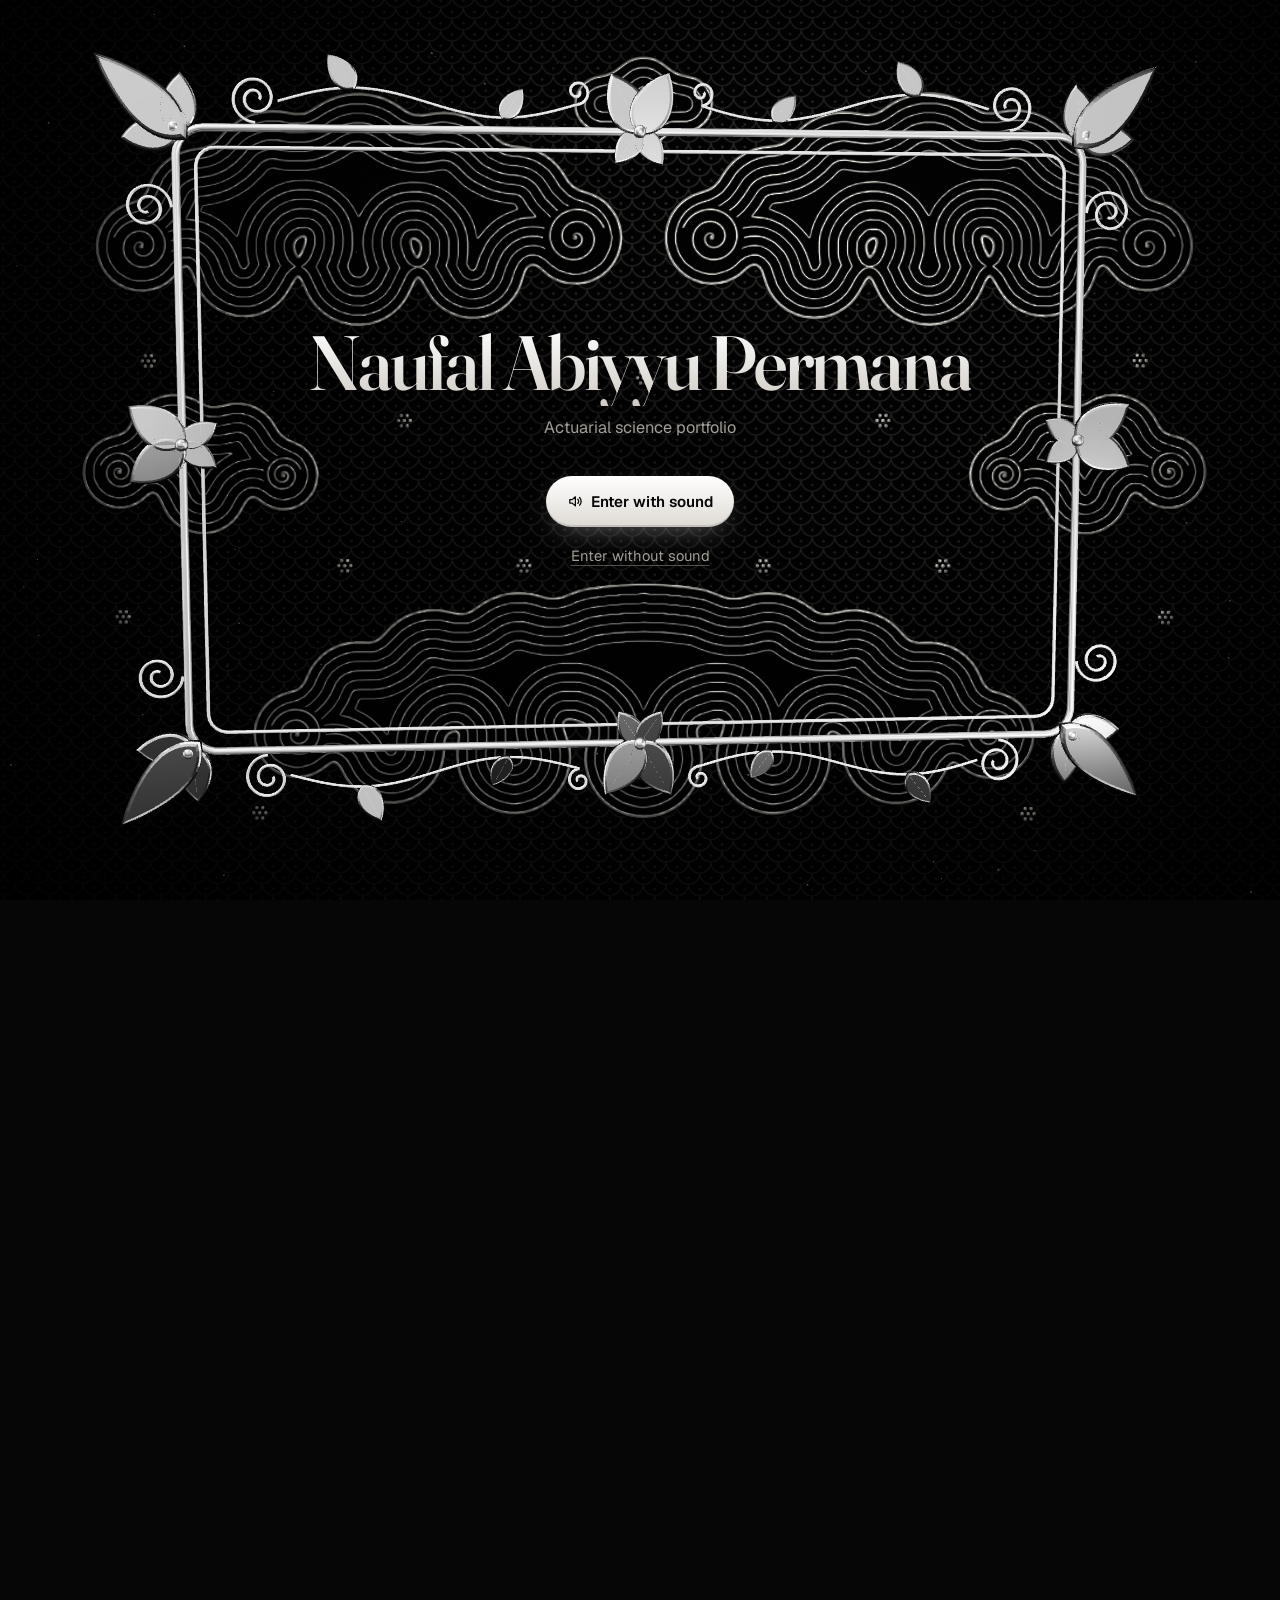
==== commit c1e5e2f1: "Portfolio v7.1: shaders ready before the reveal, count fades before the page appears" ====
--- a/index.html
+++ b/index.html
@@ -12,22 +12,22 @@
 <meta property="og:title" content="Naufal Abiyyu Permana | Actuarial Science Portfolio">
 <meta property="og:description" content="Portfolio of Naufal Abiyyu Permana, an Actuarial Science undergraduate at Universitas Negeri Surabaya working on extreme value theory, copula models, and time series.">
 <meta property="og:url" content="https://nap-290806.github.io/">
-<meta property="og:image" content="https://nap-290806.github.io/og.jpg?v=7">
+<meta property="og:image" content="https://nap-290806.github.io/og.jpg?v=7.1">
 <meta property="og:image:width" content="1200">
 <meta property="og:image:height" content="630">
 <meta property="og:image:alt" content="Portfolio of Naufal Abiyyu Permana: his name and ID card over a black and white batik pattern">
-<meta name="twitter:image" content="https://nap-290806.github.io/og.jpg?v=7">
+<meta name="twitter:image" content="https://nap-290806.github.io/og.jpg?v=7.1">
 <meta name="twitter:card" content="summary_large_image">
 <link rel="icon" href="favicon.svg" type="image/svg+xml">
 <link rel="preload" href="fraunces.woff2" as="font" type="font/woff2" crossorigin>
 <link rel="preload" href="geist.woff2" as="font" type="font/woff2" crossorigin>
-<link rel="stylesheet" href="styles.css?v=7">
+<link rel="stylesheet" href="styles.css?v=7.1">
 <script>document.documentElement.classList.add('gated');setTimeout(function(){if(window.__napBooted)return;var l=document.getElementById('loader');if(l)l.parentNode.removeChild(l);var r=document.documentElement;r.classList.remove('gated');r.classList.add('no-webgl');},15000);</script>
 <script type="application/ld+json">{"@context":"https://schema.org","@type":"Person","name":"Naufal Abiyyu Permana","url":"https://nap-290806.github.io/","jobTitle":"Actuarial Science undergraduate","affiliation":{"@type":"CollegeOrUniversity","name":"Universitas Negeri Surabaya"},"address":{"@type":"PostalAddress","addressLocality":"Surabaya","addressRegion":"East Java","addressCountry":"ID"},"sameAs":["https://www.linkedin.com/in/naufal-abiyyu-permana/","https://orcid.org/0009-0002-7628-0830"],"knowsAbout":["Actuarial science","Extreme value theory","Copula models","Time series analysis","Risk analysis"]}</script>
 </head>
 <body>
 <a class="skip" href="#about">Skip to content</a>
-<canvas id="scene" aria-hidden="true" data-v="7" data-ground="batik-ground.svg?v=7"></canvas>
+<canvas id="scene" aria-hidden="true" data-v="7.1" data-ground="batik-ground.svg?v=7.1"></canvas>
 
 <div id="loader" role="dialog" aria-modal="true" aria-labelledby="gate-title" aria-describedby="gate-sub">
   <div class="gate" id="gate">
@@ -77,7 +77,7 @@
       <span class="strap" aria-hidden="true"></span>
       <span class="clip" aria-hidden="true"></span>
       <article class="idcard glass" aria-label="Student ID card">
-        <img class="id-photo" src="profile.webp?v=7" width="800" height="800" alt="Portrait of Naufal Abiyyu Permana in front of the GKN Surabaya building" decoding="async">
+        <img class="id-photo" src="profile.webp?v=7.1" width="800" height="800" alt="Portrait of Naufal Abiyyu Permana in front of the GKN Surabaya building" decoding="async">
         <div class="id-body">
           <p class="id-name">Naufal Abiyyu Permana</p>
           <p class="id-role">Actuarial Science, Universitas Negeri Surabaya</p>
@@ -279,13 +279,13 @@
     
     <div class="cred" role="tabpanel" id="panel-certs" aria-labelledby="tab-certs">
       <div class="cert-grid">
-<button class="cert glass" type="button" data-spring data-reveal data-zoom="cert-iblu-full.webp?v=7" data-w="2000" data-h="1414" data-title="Certified Data Analyst Using Microsoft Excel" data-meta="IBLU Academy, October 2026. Certificate ID HOVc-jqx4">
-  <span class="cert-img"><img src="cert-iblu.webp?v=7" srcset="cert-iblu.webp?v=7 640w, cert-iblu-full.webp?v=7 2000w" sizes="(max-width: 640px) 46vw, 300px" width="640" height="452" loading="lazy" decoding="async" alt="Certificate: Certified Data Analyst Using Microsoft Excel"></span>
+<button class="cert glass" type="button" data-spring data-reveal data-zoom="cert-iblu-full.webp?v=7.1" data-w="2000" data-h="1414" data-title="Certified Data Analyst Using Microsoft Excel" data-meta="IBLU Academy, October 2026. Certificate ID HOVc-jqx4">
+  <span class="cert-img"><img src="cert-iblu.webp?v=7.1" srcset="cert-iblu.webp?v=7.1 640w, cert-iblu-full.webp?v=7.1 2000w" sizes="(max-width: 640px) 46vw, 300px" width="640" height="452" loading="lazy" decoding="async" alt="Certificate: Certified Data Analyst Using Microsoft Excel"></span>
   <span class="cert-title">Certified Data Analyst Using Microsoft Excel</span>
   <span class="cert-meta">IBLU Academy, October 2026. Certificate ID HOVc-jqx4</span>
 </button>
-<button class="cert glass" type="button" data-spring data-reveal data-zoom="cert-aws-full.webp?v=7" data-w="2000" data-h="1545" data-title="AWS Cloud Practitioner Essentials" data-meta="AWS Training &amp; Certification, course completion, July 2026">
-  <span class="cert-img"><img src="cert-aws.webp?v=7" srcset="cert-aws.webp?v=7 640w, cert-aws-full.webp?v=7 2000w" sizes="(max-width: 640px) 46vw, 300px" width="640" height="495" loading="lazy" decoding="async" alt="Certificate: AWS Cloud Practitioner Essentials"></span>
+<button class="cert glass" type="button" data-spring data-reveal data-zoom="cert-aws-full.webp?v=7.1" data-w="2000" data-h="1545" data-title="AWS Cloud Practitioner Essentials" data-meta="AWS Training &amp; Certification, course completion, July 2026">
+  <span class="cert-img"><img src="cert-aws.webp?v=7.1" srcset="cert-aws.webp?v=7.1 640w, cert-aws-full.webp?v=7.1 2000w" sizes="(max-width: 640px) 46vw, 300px" width="640" height="495" loading="lazy" decoding="async" alt="Certificate: AWS Cloud Practitioner Essentials"></span>
   <span class="cert-title">AWS Cloud Practitioner Essentials</span>
   <span class="cert-meta">AWS Training &amp; Certification, course completion, July 2026</span>
 </button></div>
@@ -293,23 +293,23 @@
     </div>
     <div class="cred" role="tabpanel" id="panel-finance" aria-labelledby="tab-finance" hidden>
       <div class="cert-grid">
-<button class="cert glass" type="button" data-spring data-reveal data-zoom="cert-ojk-full.webp?v=7" data-w="1240" data-h="1753" data-title="Risk &amp; Governance Summit 2026" data-meta="Financial Services Authority (OJK), Jakarta, July 2026">
-  <span class="cert-img"><img src="cert-ojk.webp?v=7" srcset="cert-ojk.webp?v=7 640w, cert-ojk-full.webp?v=7 1240w" sizes="(max-width: 640px) 46vw, 300px" width="640" height="905" loading="lazy" decoding="async" alt="Certificate: Risk &amp; Governance Summit 2026"></span>
+<button class="cert glass" type="button" data-spring data-reveal data-zoom="cert-ojk-full.webp?v=7.1" data-w="1240" data-h="1753" data-title="Risk &amp; Governance Summit 2026" data-meta="Financial Services Authority (OJK), Jakarta, July 2026">
+  <span class="cert-img"><img src="cert-ojk.webp?v=7.1" srcset="cert-ojk.webp?v=7.1 640w, cert-ojk-full.webp?v=7.1 1240w" sizes="(max-width: 640px) 46vw, 300px" width="640" height="905" loading="lazy" decoding="async" alt="Certificate: Risk &amp; Governance Summit 2026"></span>
   <span class="cert-title">Risk &amp; Governance Summit 2026</span>
   <span class="cert-meta">Financial Services Authority (OJK), Jakarta, July 2026</span>
 </button>
-<button class="cert glass" type="button" data-spring data-reveal data-zoom="cert-lps-full.webp?v=7" data-w="1600" data-h="1132" data-title="LPS Call for Research 2026" data-meta="Banking research writing seminar, Indonesia Deposit Insurance Corporation (LPS), July 2026">
-  <span class="cert-img"><img src="cert-lps.webp?v=7" srcset="cert-lps.webp?v=7 640w, cert-lps-full.webp?v=7 1600w" sizes="(max-width: 640px) 46vw, 300px" width="640" height="453" loading="lazy" decoding="async" alt="Certificate: LPS Call for Research 2026"></span>
+<button class="cert glass" type="button" data-spring data-reveal data-zoom="cert-lps-full.webp?v=7.1" data-w="1600" data-h="1132" data-title="LPS Call for Research 2026" data-meta="Banking research writing seminar, Indonesia Deposit Insurance Corporation (LPS), July 2026">
+  <span class="cert-img"><img src="cert-lps.webp?v=7.1" srcset="cert-lps.webp?v=7.1 640w, cert-lps-full.webp?v=7.1 1600w" sizes="(max-width: 640px) 46vw, 300px" width="640" height="453" loading="lazy" decoding="async" alt="Certificate: LPS Call for Research 2026"></span>
   <span class="cert-title">LPS Call for Research 2026</span>
   <span class="cert-meta">Banking research writing seminar, Indonesia Deposit Insurance Corporation (LPS), July 2026</span>
 </button>
-<button class="cert glass" type="button" data-spring data-reveal data-zoom="cert-idei-full.webp?v=7" data-w="1491" data-h="1055" data-title="National Seminar on Bank Resolution and the LPS Policy Guarantee Program" data-meta="IDEI with LPS, September 2026">
-  <span class="cert-img"><img src="cert-idei.webp?v=7" srcset="cert-idei.webp?v=7 640w, cert-idei-full.webp?v=7 1491w" sizes="(max-width: 640px) 46vw, 300px" width="640" height="453" loading="lazy" decoding="async" alt="Certificate: National Seminar on Bank Resolution and the LPS Policy Guarantee Program"></span>
+<button class="cert glass" type="button" data-spring data-reveal data-zoom="cert-idei-full.webp?v=7.1" data-w="1491" data-h="1055" data-title="National Seminar on Bank Resolution and the LPS Policy Guarantee Program" data-meta="IDEI with LPS, September 2026">
+  <span class="cert-img"><img src="cert-idei.webp?v=7.1" srcset="cert-idei.webp?v=7.1 640w, cert-idei-full.webp?v=7.1 1491w" sizes="(max-width: 640px) 46vw, 300px" width="640" height="453" loading="lazy" decoding="async" alt="Certificate: National Seminar on Bank Resolution and the LPS Policy Guarantee Program"></span>
   <span class="cert-title">National Seminar on Bank Resolution and the LPS Policy Guarantee Program</span>
   <span class="cert-meta">IDEI with LPS, September 2026</span>
 </button>
-<button class="cert glass" type="button" data-spring data-reveal data-zoom="cert-eis-full.webp?v=7" data-w="1240" data-h="878" data-title="Economic Insight Series" data-meta="Komunita Regional Surabaya with Bank Indonesia, August 2026">
-  <span class="cert-img"><img src="cert-eis.webp?v=7" srcset="cert-eis.webp?v=7 640w, cert-eis-full.webp?v=7 1240w" sizes="(max-width: 640px) 46vw, 300px" width="640" height="453" loading="lazy" decoding="async" alt="Certificate: Economic Insight Series"></span>
+<button class="cert glass" type="button" data-spring data-reveal data-zoom="cert-eis-full.webp?v=7.1" data-w="1240" data-h="878" data-title="Economic Insight Series" data-meta="Komunita Regional Surabaya with Bank Indonesia, August 2026">
+  <span class="cert-img"><img src="cert-eis.webp?v=7.1" srcset="cert-eis.webp?v=7.1 640w, cert-eis-full.webp?v=7.1 1240w" sizes="(max-width: 640px) 46vw, 300px" width="640" height="453" loading="lazy" decoding="async" alt="Certificate: Economic Insight Series"></span>
   <span class="cert-title">Economic Insight Series</span>
   <span class="cert-meta">Komunita Regional Surabaya with Bank Indonesia, August 2026</span>
 </button></div>
@@ -317,13 +317,13 @@
     </div>
     <div class="cred" role="tabpanel" id="panel-awards" aria-labelledby="tab-awards" hidden>
       <div class="cert-grid">
-<button class="cert glass" type="button" data-spring data-reveal data-zoom="cert-smart-full.webp?v=7" data-w="2000" data-h="1414" data-title="Financial Mathematics Tutor, SMART 2026" data-meta="HMP Sains Aktuaria UNESA, April to May 2026">
-  <span class="cert-img"><img src="cert-smart.webp?v=7" srcset="cert-smart.webp?v=7 640w, cert-smart-full.webp?v=7 2000w" sizes="(max-width: 640px) 46vw, 300px" width="640" height="453" loading="lazy" decoding="async" alt="Certificate: Financial Mathematics Tutor, SMART 2026"></span>
+<button class="cert glass" type="button" data-spring data-reveal data-zoom="cert-smart-full.webp?v=7.1" data-w="2000" data-h="1414" data-title="Financial Mathematics Tutor, SMART 2026" data-meta="HMP Sains Aktuaria UNESA, April to May 2026">
+  <span class="cert-img"><img src="cert-smart.webp?v=7.1" srcset="cert-smart.webp?v=7.1 640w, cert-smart-full.webp?v=7.1 2000w" sizes="(max-width: 640px) 46vw, 300px" width="640" height="453" loading="lazy" decoding="async" alt="Certificate: Financial Mathematics Tutor, SMART 2026"></span>
   <span class="cert-title">Financial Mathematics Tutor, SMART 2026</span>
   <span class="cert-meta">HMP Sains Aktuaria UNESA, April to May 2026</span>
 </button>
-<button class="cert glass" type="button" data-spring data-reveal data-zoom="cert-digivathon-full.webp?v=7" data-w="1240" data-h="876" data-title="DIGIVATHON 2026" data-meta="Certificate of participation, DIGNITY, Universitas Pendidikan Indonesia, August 2026">
-  <span class="cert-img"><img src="cert-digivathon.webp?v=7" srcset="cert-digivathon.webp?v=7 640w, cert-digivathon-full.webp?v=7 1240w" sizes="(max-width: 640px) 46vw, 300px" width="640" height="452" loading="lazy" decoding="async" alt="Certificate: DIGIVATHON 2026"></span>
+<button class="cert glass" type="button" data-spring data-reveal data-zoom="cert-digivathon-full.webp?v=7.1" data-w="1240" data-h="876" data-title="DIGIVATHON 2026" data-meta="Certificate of participation, DIGNITY, Universitas Pendidikan Indonesia, August 2026">
+  <span class="cert-img"><img src="cert-digivathon.webp?v=7.1" srcset="cert-digivathon.webp?v=7.1 640w, cert-digivathon-full.webp?v=7.1 1240w" sizes="(max-width: 640px) 46vw, 300px" width="640" height="452" loading="lazy" decoding="async" alt="Certificate: DIGIVATHON 2026"></span>
   <span class="cert-title">DIGIVATHON 2026</span>
   <span class="cert-meta">Certificate of participation, DIGNITY, Universitas Pendidikan Indonesia, August 2026</span>
 </button></div>
@@ -378,7 +378,7 @@
 </dialog>
 
 <noscript><style>#loader{display:none}.hero-name{color:#F4F2EE!important}</style></noscript>
-<script type="module" src="app.js?v=7"></script>
+<script type="module" src="app.js?v=7.1"></script>
 <script nomodule>var l=document.getElementById('loader');if(l)l.parentNode.removeChild(l);document.documentElement.classList.remove('gated');document.documentElement.classList.add('no-webgl');</script>
 </body>
 </html>
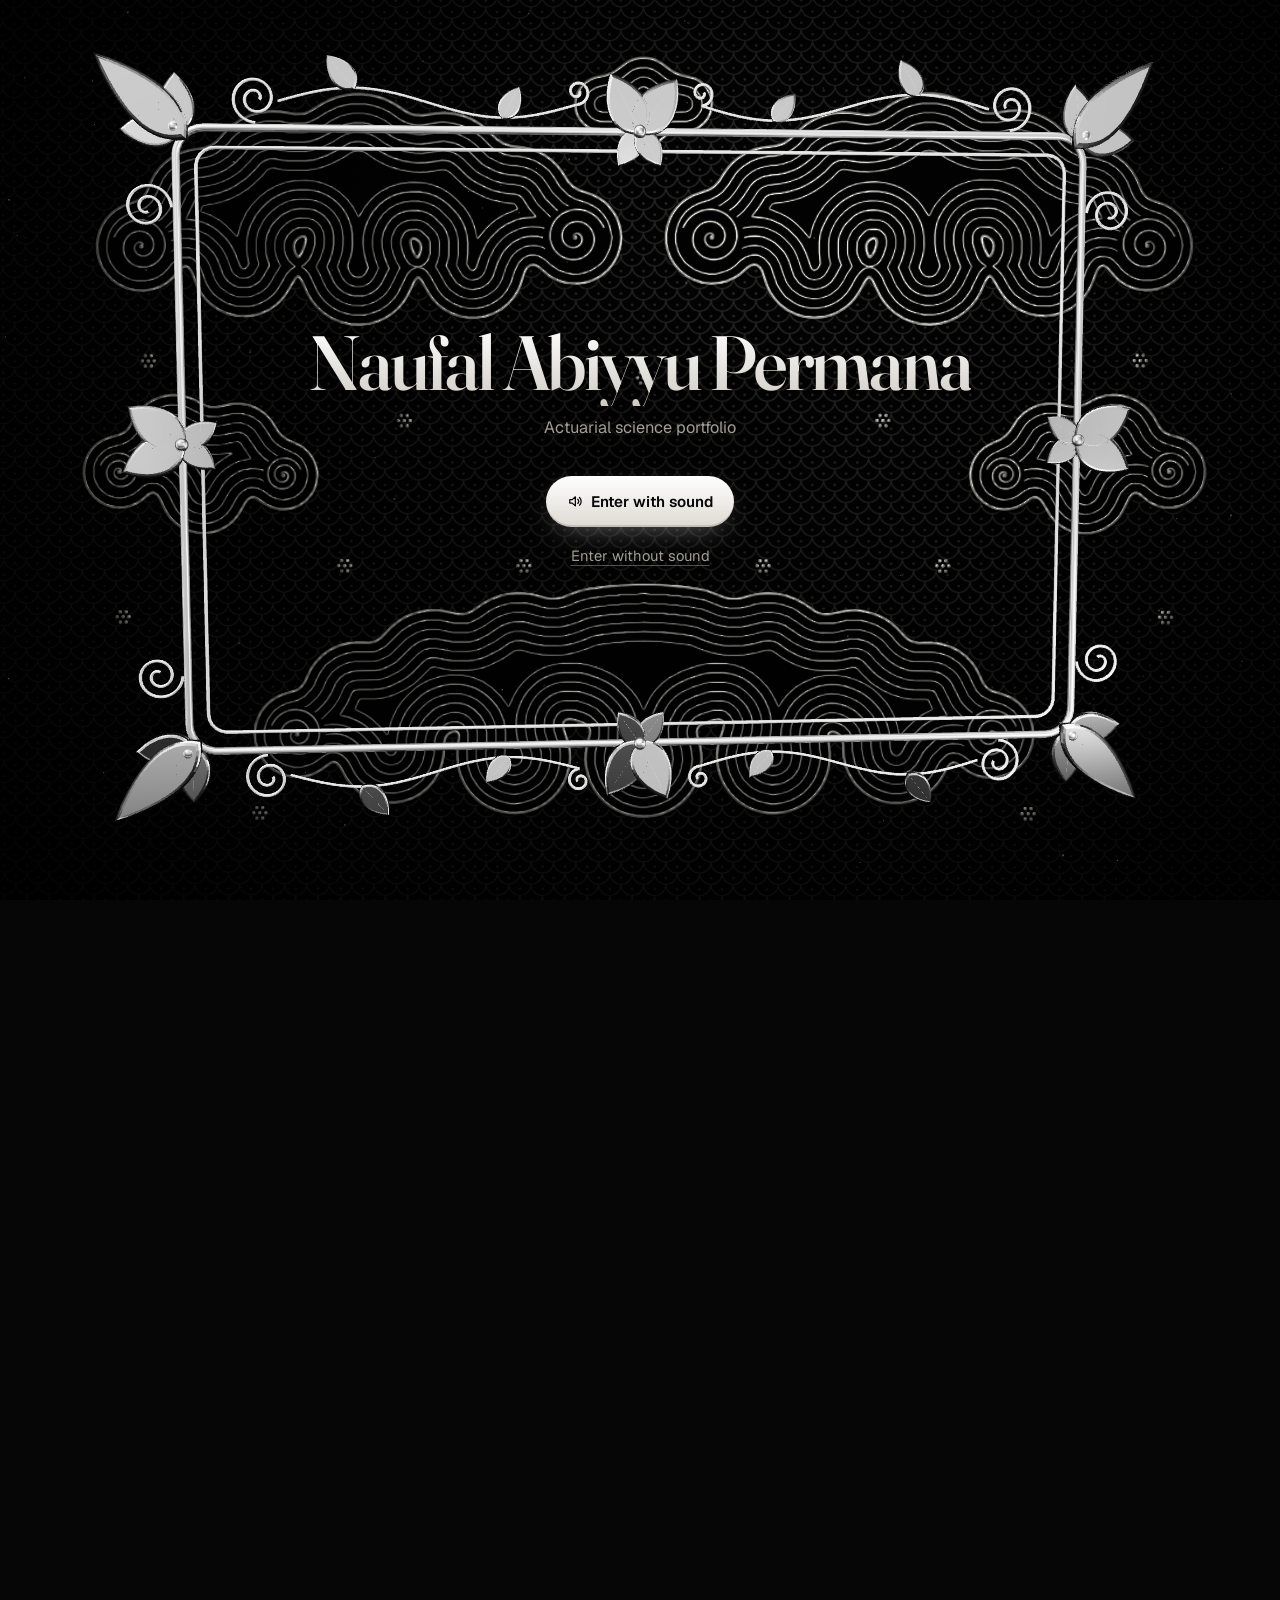
==== commit b1d1ee76: "Portfolio v7.2: the glass blob turns into a 3D object in each section, tied to the scroll Dice in Ab" ====
--- a/index.html
+++ b/index.html
@@ -378,7 +378,7 @@
 </dialog>
 
 <noscript><style>#loader{display:none}.hero-name{color:#F4F2EE!important}</style></noscript>
-<script type="module" src="app.js?v=7.1"></script>
+<script type="module" src="app.js?v=7.2"></script>
 <script nomodule>var l=document.getElementById('loader');if(l)l.parentNode.removeChild(l);document.documentElement.classList.remove('gated');document.documentElement.classList.add('no-webgl');</script>
 </body>
 </html>
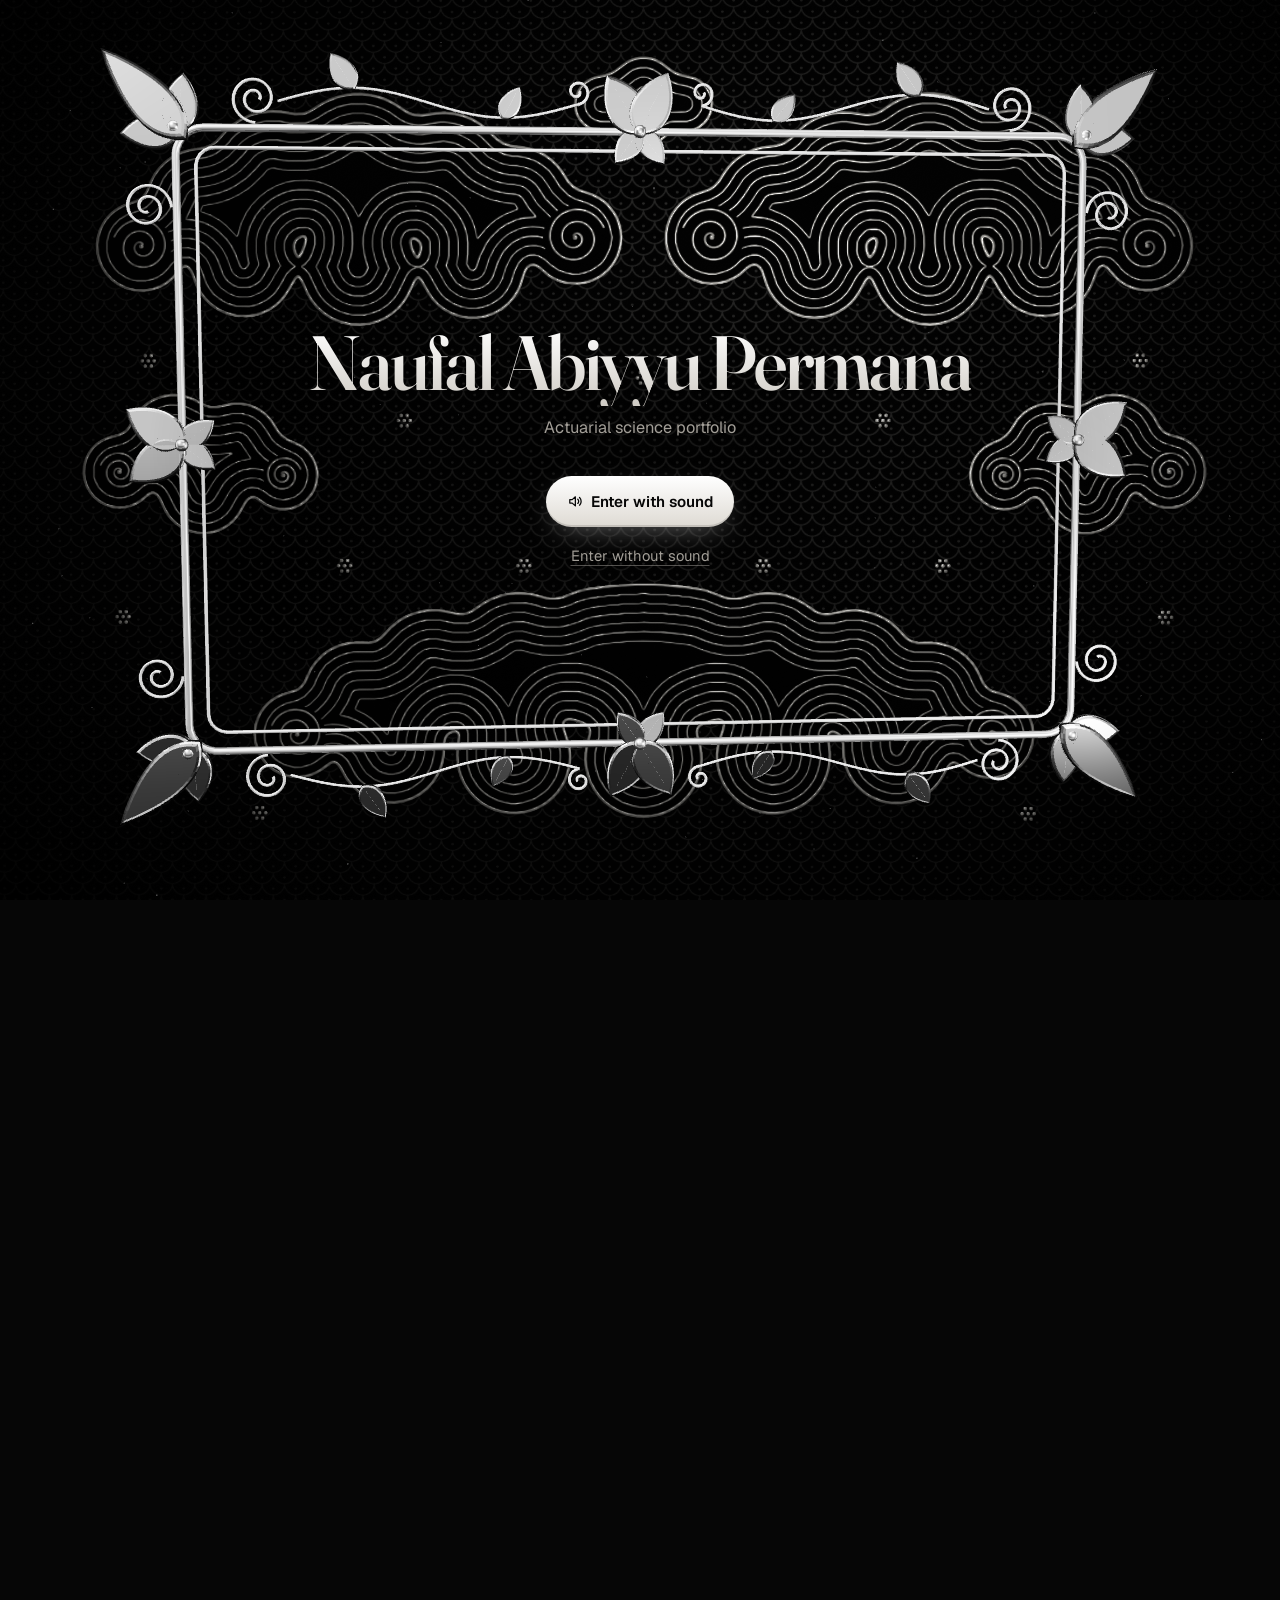
==== commit 487fc0c4: "Bump the script version so browsers fetch the new file Co-Authored-By: Claude Opus 5.5 <noreply@anth" ====
--- a/index.html
+++ b/index.html
@@ -378,7 +378,7 @@
 </dialog>
 
 <noscript><style>#loader{display:none}.hero-name{color:#F4F2EE!important}</style></noscript>
-<script type="module" src="app.js?v=7.2"></script>
+<script type="module" src="app.js?v=7.2.1"></script>
 <script nomodule>var l=document.getElementById('loader');if(l)l.parentNode.removeChild(l);document.documentElement.classList.remove('gated');document.documentElement.classList.add('no-webgl');</script>
 </body>
 </html>
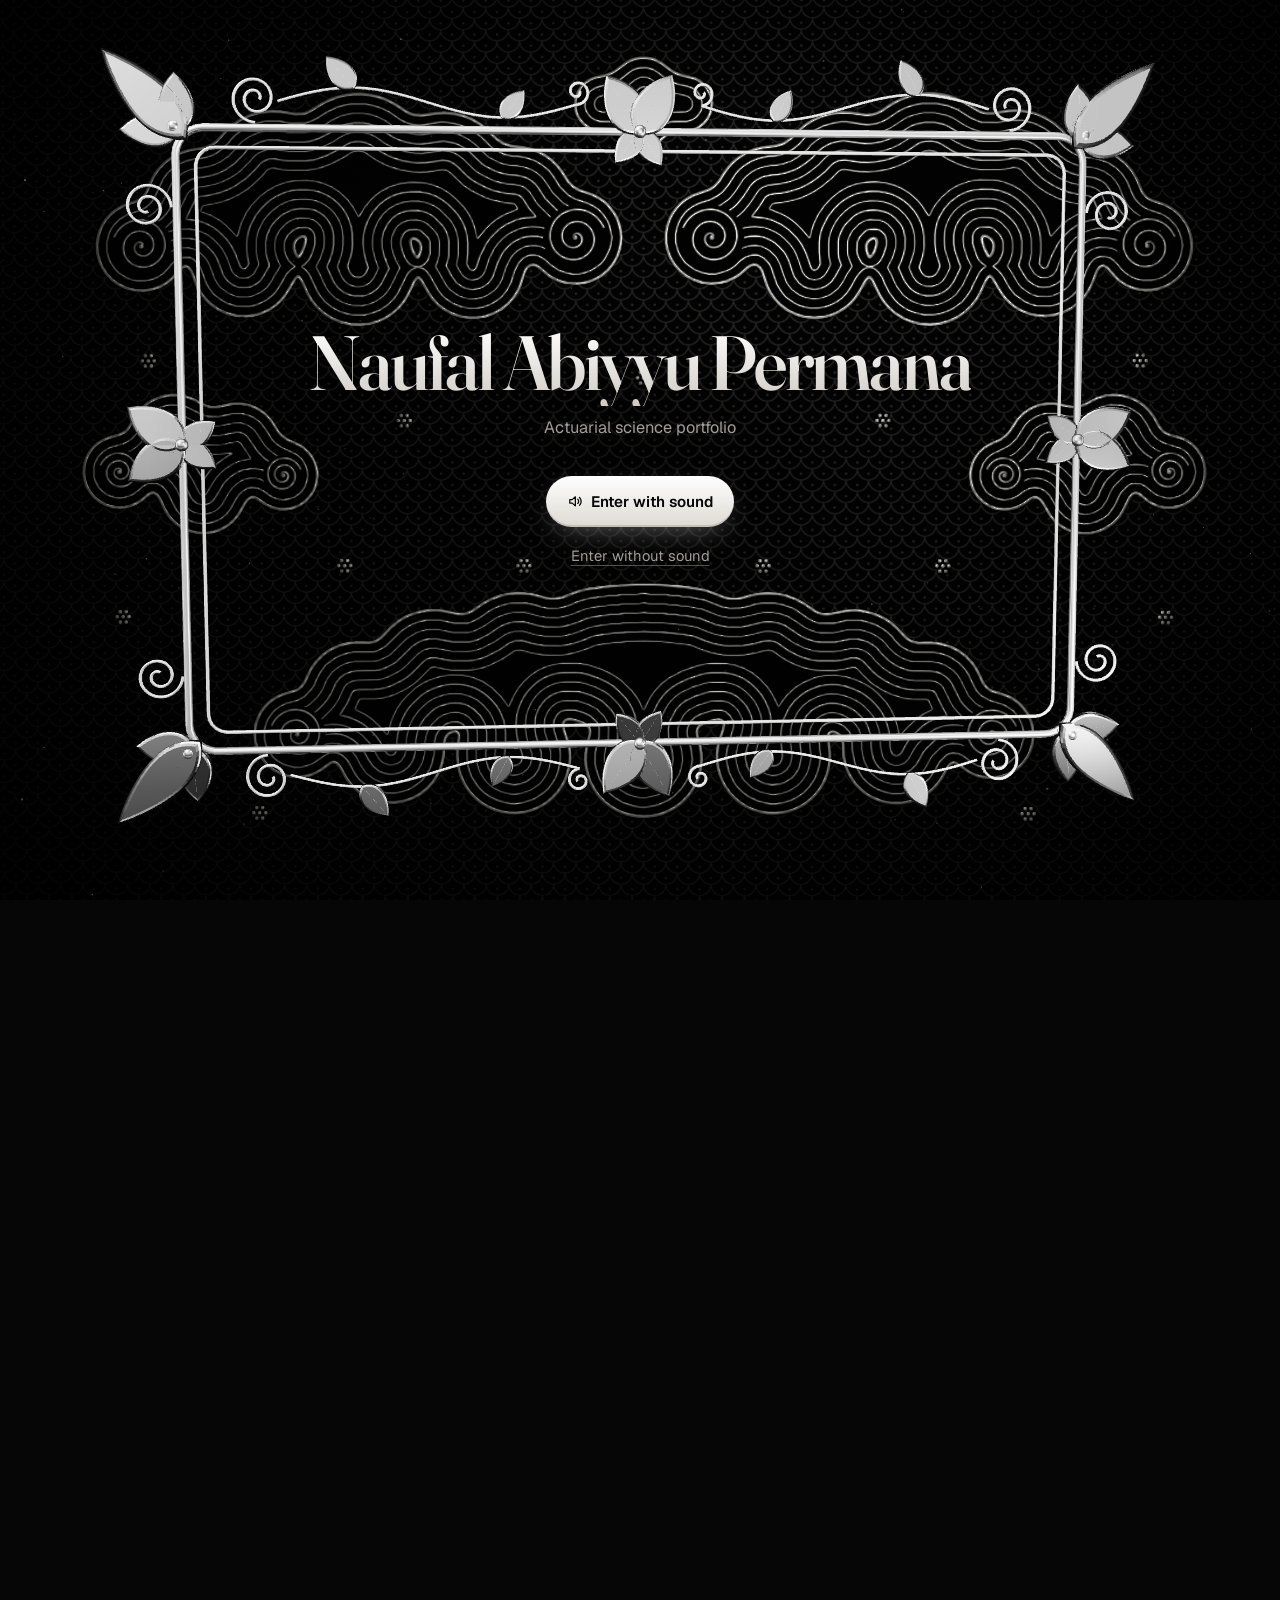
==== commit b9d2dbd3: "Portfolio v7.3: smoother scroll objects, paper plane flies over the contact card The scroll position" ====
--- a/index.html
+++ b/index.html
@@ -378,7 +378,7 @@
 </dialog>
 
 <noscript><style>#loader{display:none}.hero-name{color:#F4F2EE!important}</style></noscript>
-<script type="module" src="app.js?v=7.2.1"></script>
+<script type="module" src="app.js?v=7.3"></script>
 <script nomodule>var l=document.getElementById('loader');if(l)l.parentNode.removeChild(l);document.documentElement.classList.remove('gated');document.documentElement.classList.add('no-webgl');</script>
 </body>
 </html>
